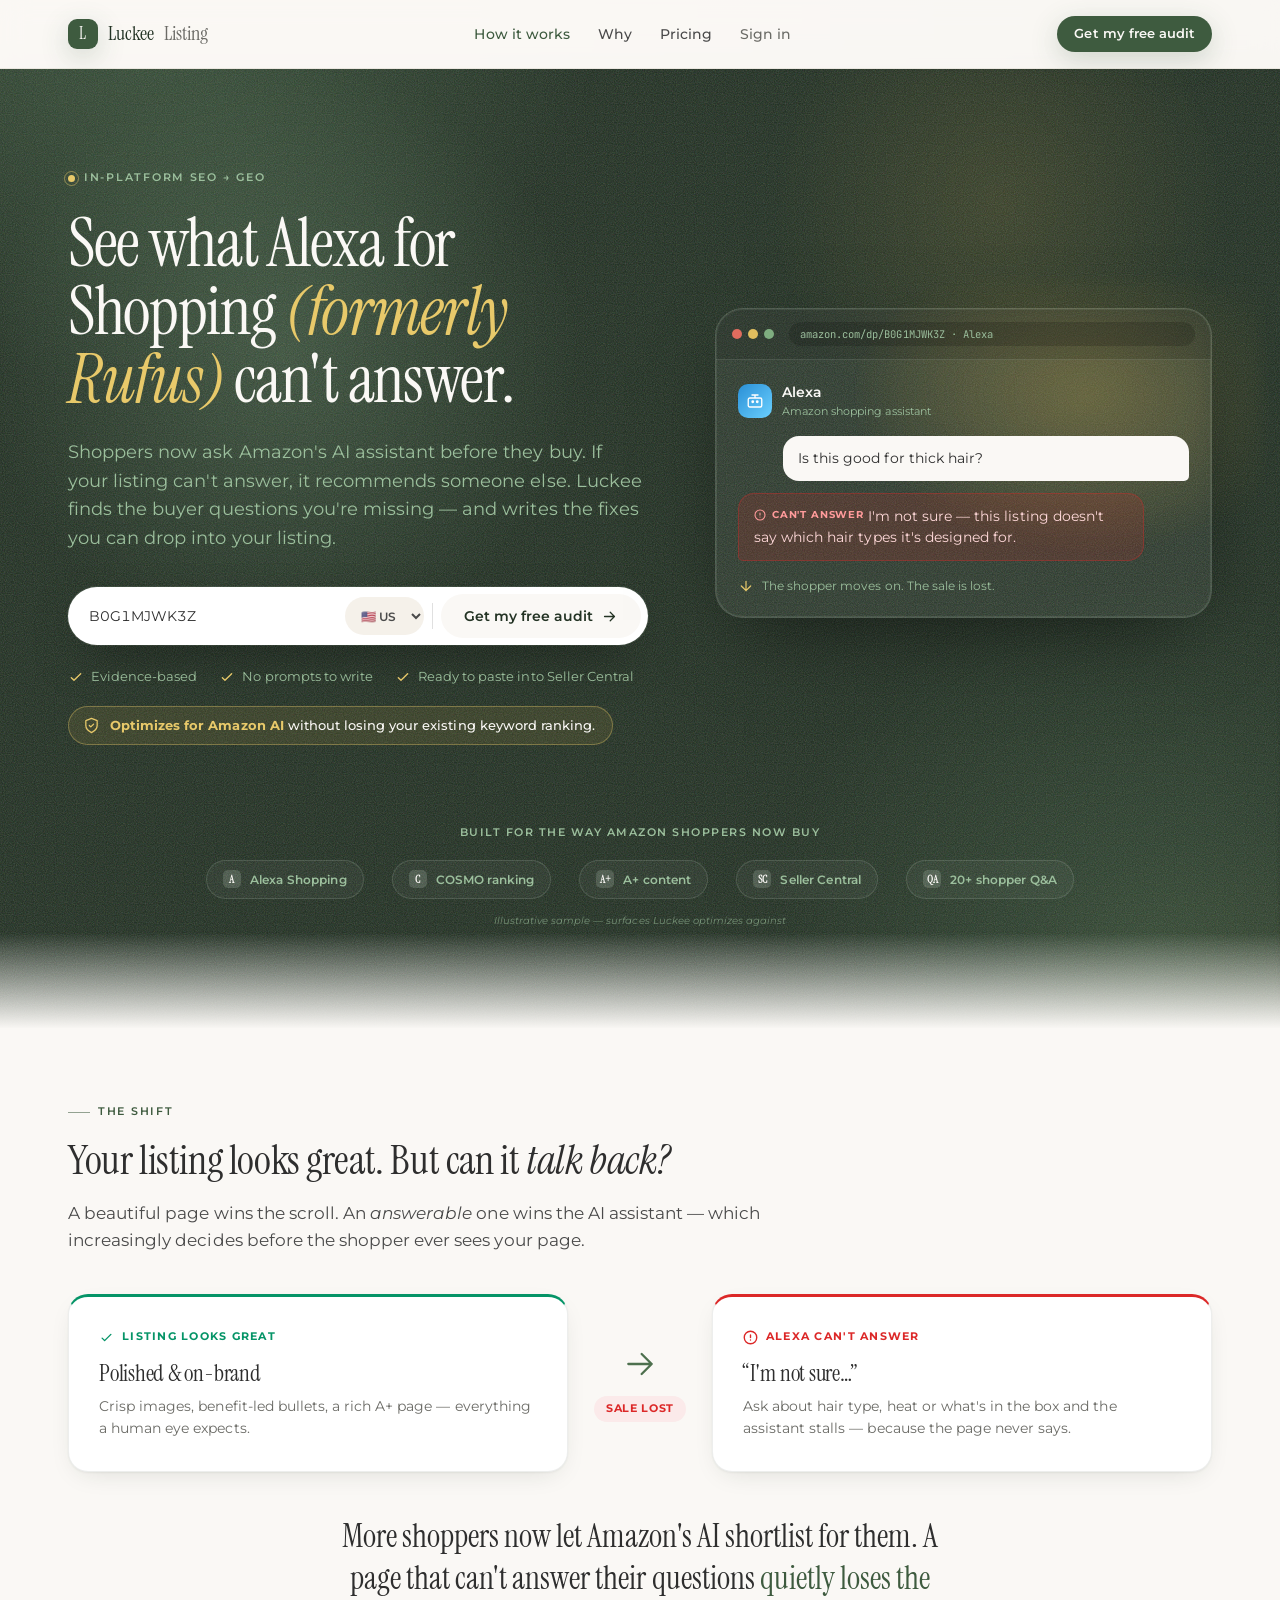
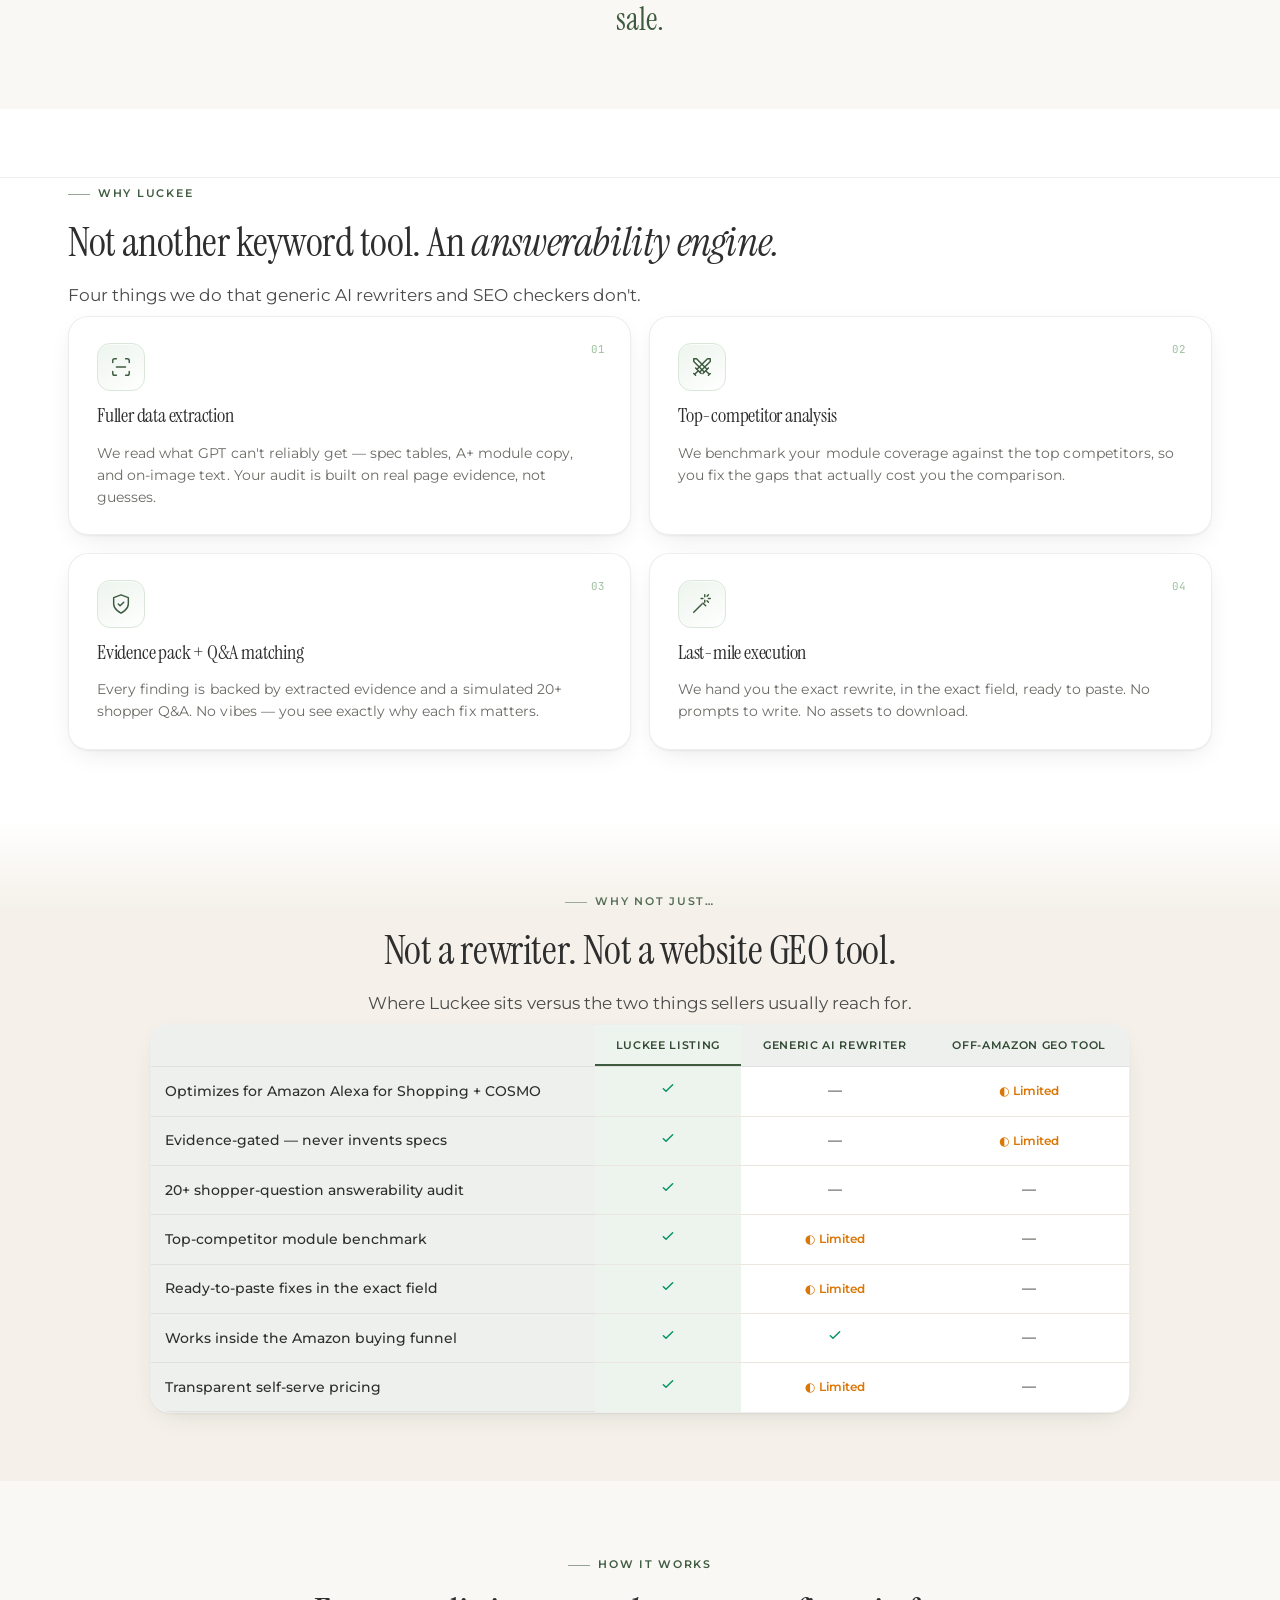
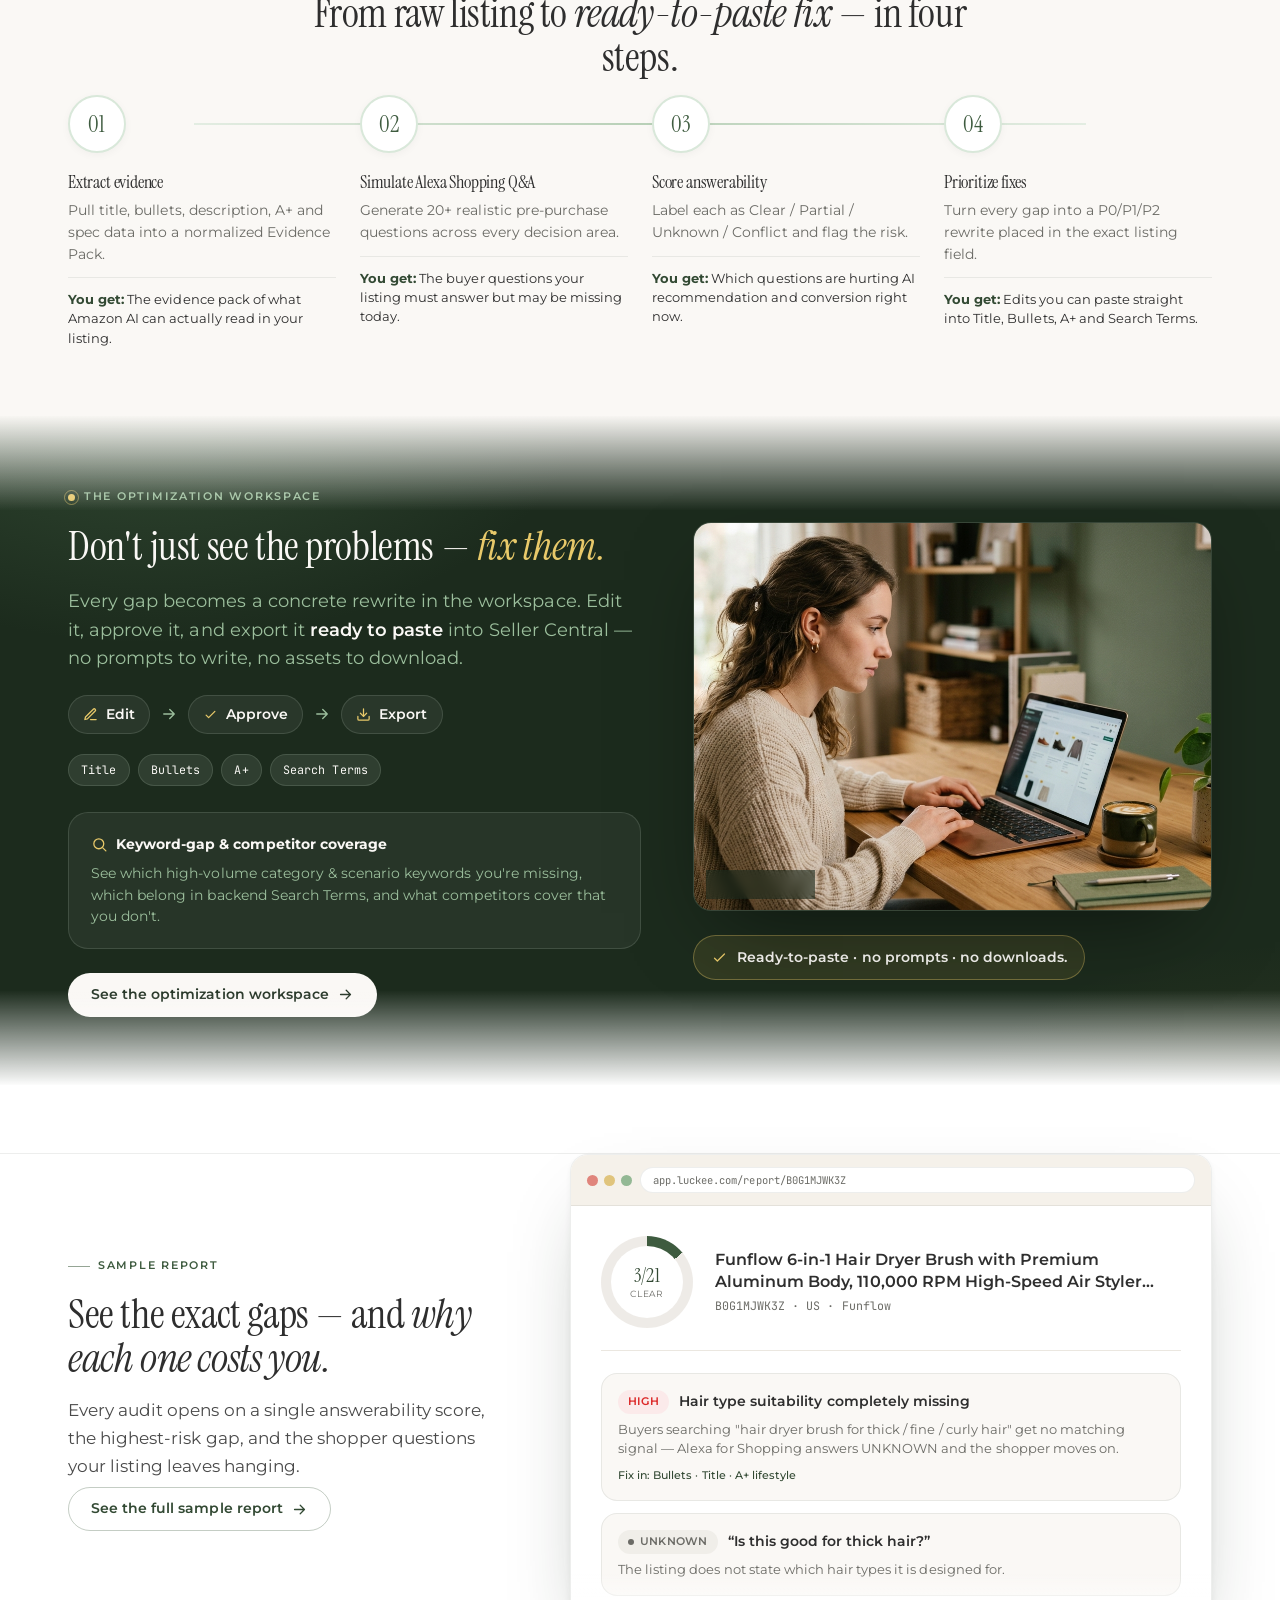
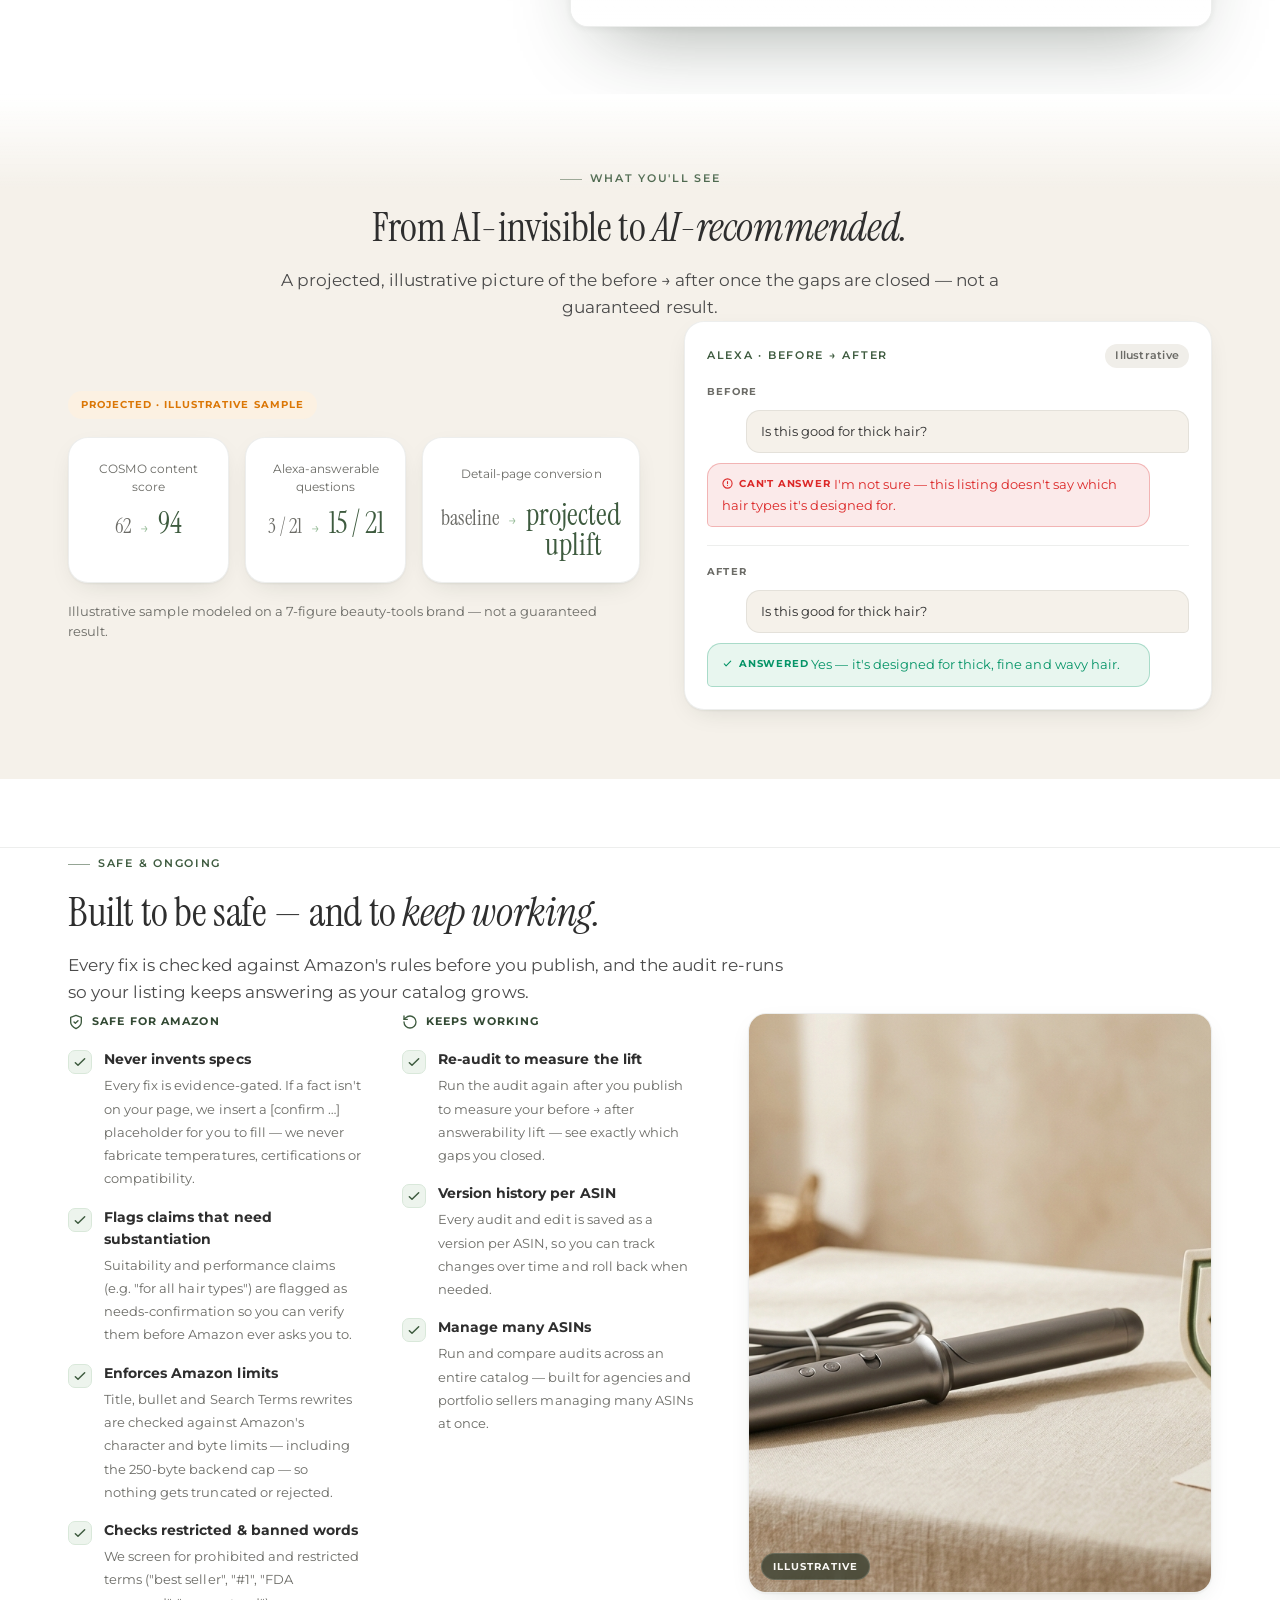
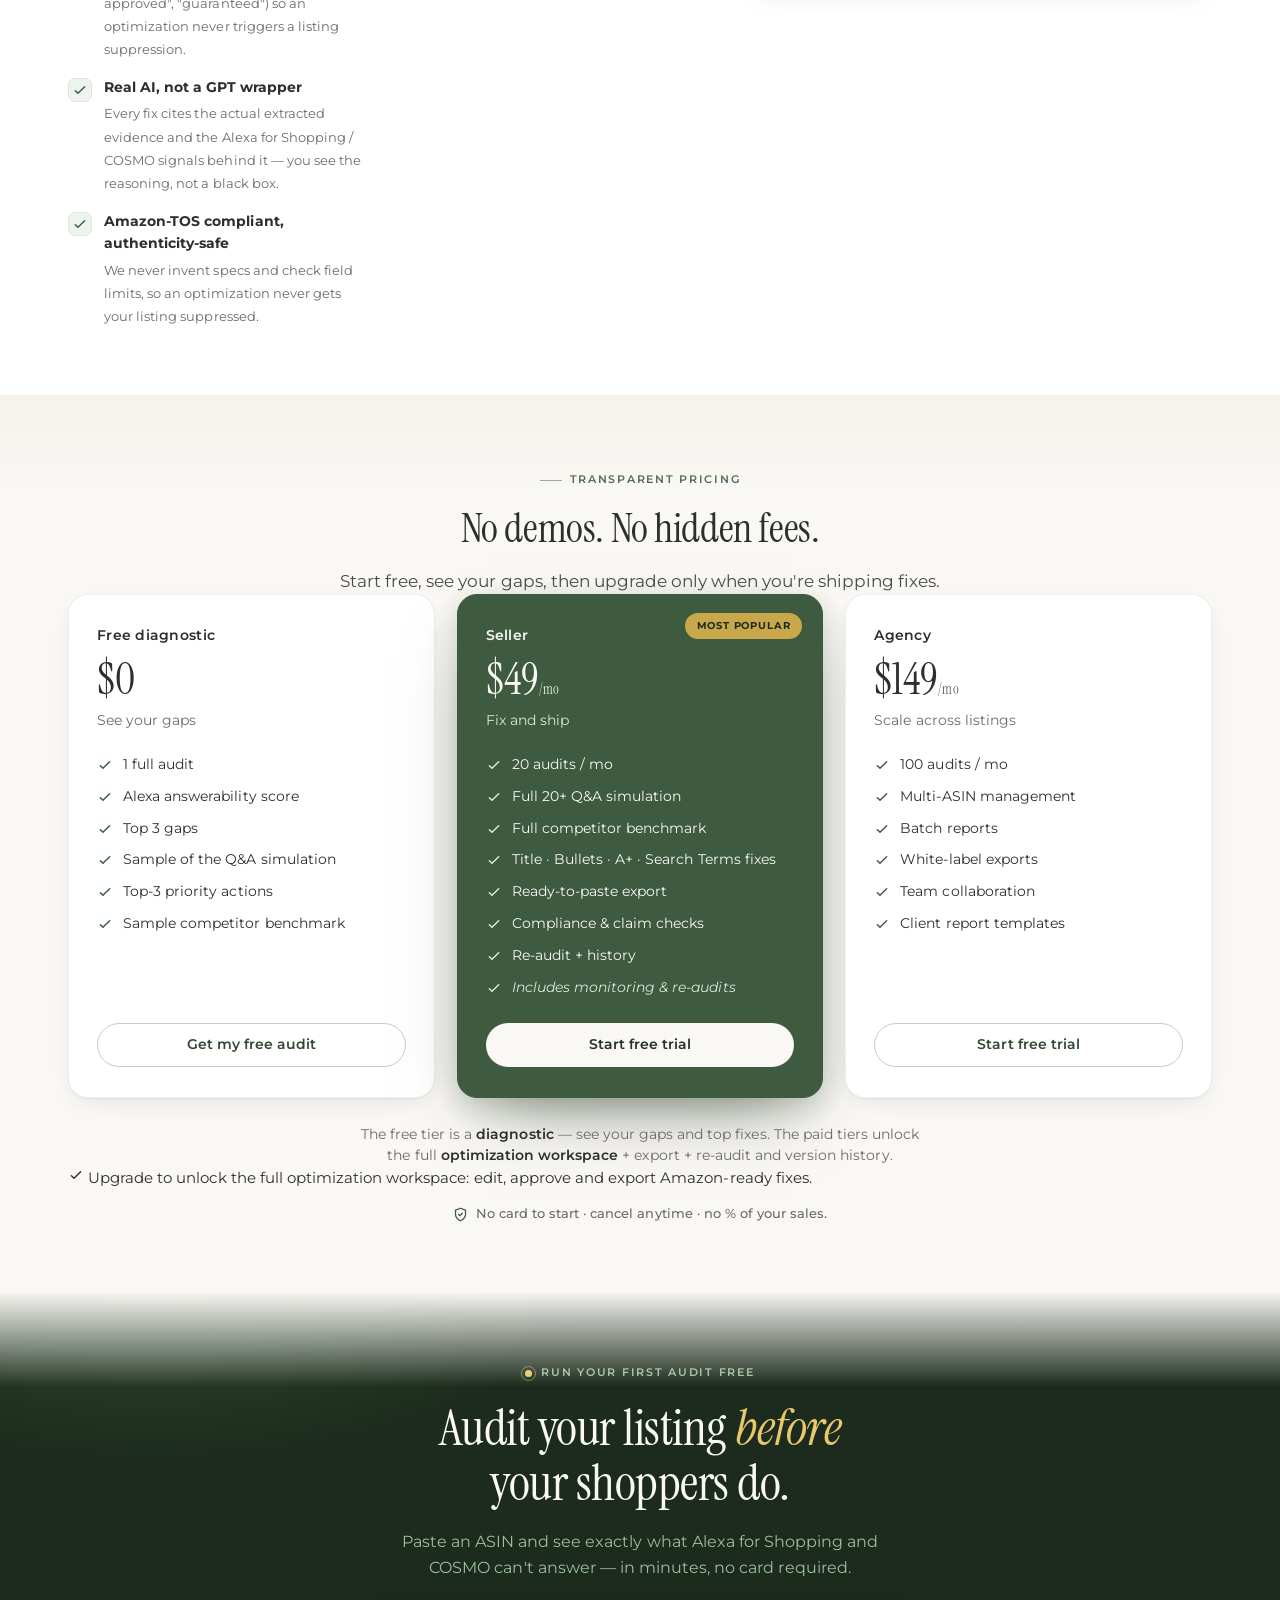
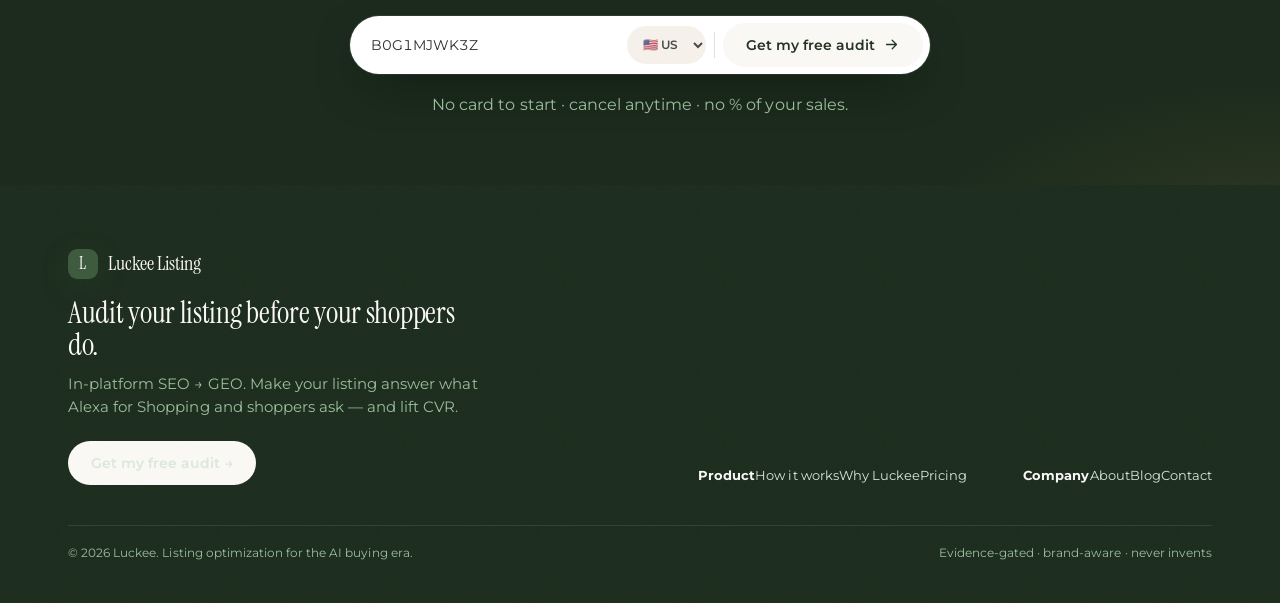
==== index.html @ a86ab3c1 "Refine landing per feedback: unify nav (drop redundant sub-nav), one primary CTA, de-jargon hero, re" ====
<!DOCTYPE html>
<html lang="en">
<head>
  <meta charset="UTF-8">
  <meta name="viewport" content="width=device-width, initial-scale=1.0">
  <title>Luckee Listing · See what Alexa for Shopping can't answer — before it costs you the sale</title>
  <link rel="stylesheet" href="tokens.css">
  <noscript><style>.b-reveal,.b-stagger>*{opacity:1!important;transform:none!important}</style></noscript>
  <style>
    /* ============================================================
       LANDING — ART DIRECTION B · "PREMIUM PRODUCT PLATFORM"
       Linear / Stripe / Vercel-grade, warm. Luckee VI only.
       All styling is landing-local. No edits to tokens.css/data.js/app.js.
       ============================================================ */

    /* ---------- landing-local type scale & rhythm ---------- */
    :root{
      --b-band-pad: 68px;         /* consistent section rhythm — calm, not cavernous */
      --b-band-pad-sm: 52px;
      --b-radius-frame: 18px;
      --b-shadow-card: 0 1px 2px rgba(28,43,29,.05), 0 8px 28px -12px rgba(28,43,29,.18);
      --b-shadow-card-hover: 0 2px 4px rgba(28,43,29,.06), 0 24px 56px -20px rgba(28,43,29,.34);
      --b-shadow-float: 0 30px 80px -28px rgba(0,0,0,.55), 0 0 0 1px rgba(217,232,218,.10) inset;
      --b-hair: rgba(28,43,29,.08);            /* hairline on light */
      --b-hair-dark: rgba(217,232,218,.14);    /* hairline on dark */
      --b-ease: cubic-bezier(.22,.61,.36,1);
    }

    body{ overflow-x: hidden; }
    main{ overflow-x: clip; }

    /* ---------- BANDS ---------- */
    .band{ position: relative; padding-block: var(--b-band-pad); }
    /* top-nav anchors jump to these — clear the single sticky top-nav (68px) */
    main > section[id]{ scroll-margin-top: 84px; }
    .band-oat{ background: var(--oat-100); }
    .band-white{ background: var(--card); }
    .band-soft{ background: var(--oat-200); }
    /* full-bleed deep-forest band with grain + atmosphere */
    .band-dark{
      background: var(--forest-900); color: var(--oat-100); overflow: hidden;
    }
    .band-dark h2,.band-dark h3{ color: var(--oat-100); }
    .band-dark .muted,.band-dark .lede{ color: var(--forest-300); }
    .band-dark::before{
      content:""; position:absolute; inset:0; pointer-events:none; z-index:0;
      background:
        radial-gradient(58% 70% at 12% -8%, rgba(77,112,78,.50), transparent 60%),
        radial-gradient(50% 64% at 100% 116%, rgba(201,168,76,.13), transparent 58%);
    }
    .band-dark > .container{ position: relative; z-index: 1; }

    /* smooth visual transitions between bands — feathered seam */
    .seam{ position:absolute; left:0; right:0; height: 96px; pointer-events:none; z-index: 3; }
    .seam-top{ top:-1px; }
    .seam-bot{ bottom:-1px; }
    .seam-oat-down{ background: linear-gradient(var(--oat-100), transparent); }
    .seam-white-down{ background: linear-gradient(var(--card), transparent); }
    .seam-soft-down{ background: linear-gradient(var(--oat-200), transparent); }
    .seam-oat-up{ background: linear-gradient(transparent, var(--oat-100)); }
    .seam-white-up{ background: linear-gradient(transparent, var(--card)); }
    .seam-soft-up{ background: linear-gradient(transparent, var(--oat-200)); }

    /* hairline rule that separates adjacent light bands */
    .band-rule{ border:0; height:1px; background: var(--b-hair); margin:0; }

    /* ---------- shared section header ---------- */
    .sec-head{ max-width: 720px; }
    .sec-head.center{ margin-inline: auto; text-align: center; }
    .sec-head .eyebrow{ display:inline-flex; align-items:center; gap:8px; margin-bottom:18px; }
    .sec-head .eyebrow::before{
      content:""; width:22px; height:1px; background: currentColor; opacity:.55; display:inline-block;
    }
    .sec-head.center .eyebrow{ justify-content:center; }
    .sec-head h2{ margin-bottom: 16px; }
    .sec-head .lede{ margin: 0; }
    .display-xl{ font-size: clamp(2.7rem, 5.4vw, 4.4rem); line-height: 1.02; letter-spacing: -.018em; }

    /* serif emphasis inside Montserrat-led headings */
    .ser-accent{ font-family: var(--serif); font-weight: 400; font-style: italic; }

    /* ---------- ELEVATED CARD primitive ---------- */
    .e-card{
      background: var(--card);
      border: 1px solid var(--b-hair);
      border-radius: var(--r-card);
      box-shadow: var(--b-shadow-card);
      transition: transform .32s var(--b-ease), box-shadow .32s var(--b-ease), border-color .32s var(--b-ease);
      position: relative;
    }
    .e-card.lift:hover{
      transform: translateY(-4px);
      box-shadow: var(--b-shadow-card-hover);
      border-color: rgba(62,91,63,.22);
    }

    /* icon tile */
    .b-tile{
      width: 46px; height: 46px; border-radius: 13px; flex-shrink:0;
      display:grid; place-items:center;
      background: linear-gradient(150deg, var(--forest-050), var(--card));
      border: 1px solid var(--forest-100); color: var(--forest-600);
      box-shadow: 0 1px 0 rgba(255,255,255,.7) inset;
    }

    /* ============================================================
       1 · HERO  (dark band, gradient-mesh glow)
       ============================================================ */
    .hero{ padding-block: 96px 100px; }
    .hero-grid{
      display:grid; grid-template-columns: minmax(0,1.08fr) minmax(0,.92fr);
      gap: 64px; align-items: center;
    }
    /* mesh accent layered over the dark band */
    .hero-mesh{
      position:absolute; inset:0; z-index:0; pointer-events:none; opacity:.9;
      background:
        radial-gradient(38% 50% at 22% 30%, rgba(120,160,121,.32), transparent 62%),
        radial-gradient(30% 42% at 78% 14%, rgba(201,168,76,.16), transparent 60%),
        radial-gradient(46% 60% at 90% 92%, rgba(62,91,63,.55), transparent 66%);
      filter: blur(2px);
    }
    .hero > .hero-grain{ position:absolute; inset:0; z-index:1; pointer-events:none; }
    .hero-grid{ position:relative; z-index:2; }

    .hero-eyebrow{
      display:inline-flex; align-items:center; gap:9px; color: var(--forest-300);
      font-family: var(--sans); font-weight:600; font-size:.72rem; letter-spacing:.16em; text-transform:uppercase;
    }
    .hero-eyebrow .pulse{ position:relative; width:7px; height:7px; }
    .hero-eyebrow .pulse::before{
      content:""; position:absolute; inset:0; border-radius:50%; background: var(--premium-gold-light);
    }
    .hero-eyebrow .pulse::after{
      content:""; position:absolute; inset:-4px; border-radius:50%;
      border:1px solid rgba(232,201,106,.5); animation: bPing 2.4s var(--b-ease) infinite;
    }
    @keyframes bPing{ 0%{ transform:scale(.6); opacity:.9 } 80%,100%{ transform:scale(1.5); opacity:0 } }

    .hero h1{
      color: var(--oat-100); margin: 22px 0 0; max-width: 15ch;
      font-size: clamp(2.7rem, 5.2vw, 4.5rem); line-height: 1.02; letter-spacing: -.02em;
    }
    .hero h1 em{ font-family: var(--serif); font-style: italic; font-weight:400; color: var(--premium-gold-light); }
    .hero-sub{
      color: var(--forest-300); font-size: 1.18rem; line-height: 1.62; max-width: 48ch; margin: 24px 0 0;
    }
    .hero-sub strong{ color: var(--oat-100); font-weight:600; }
    .hero-sub em{ font-style: italic; color: #ffd9d9; }

    /* audit start — bright pill row on dark */
    .audit-start{
      display:flex; align-items:center; gap:8px; max-width: 580px; margin-top: 34px;
      background: var(--card); border-radius: var(--r-pill); padding: 7px 7px 7px 9px;
      box-shadow: 0 18px 50px -18px rgba(0,0,0,.6), 0 0 0 1px rgba(217,232,218,.10);
    }
    .audit-start .input{
      border:0; background:transparent; box-shadow:none; padding: 11px 12px; flex:1; min-width:0; font-size:.95rem;
    }
    .audit-start .input:focus{ box-shadow:none; }
    .audit-start .as-select{
      border:0; background: var(--oat-200); border-radius: var(--r-pill); height:38px; padding:0 12px;
      font-size:.82rem; font-weight:600; color: var(--neutral-700); font-family: var(--sans); cursor:pointer;
      flex-shrink:0; outline:none;
    }
    .audit-start .as-divider{ width:1px; height:26px; background: var(--border); flex-shrink:0; }
    .audit-start .btn{ flex-shrink:0; }

    .hero-trust{
      display:flex; flex-wrap:wrap; gap:8px 22px; align-items:center; margin-top:22px;
      font-size:.84rem; color: var(--forest-300);
    }
    .hero-trust .ti{ display:inline-flex; align-items:center; gap:7px; }
    .hero-trust svg{ color: var(--premium-gold-light); flex-shrink:0; }

    .hero-dualopt{
      display:inline-flex; align-items:center; gap:10px; margin-top:20px;
      padding: 10px 17px 10px 14px; border-radius: var(--r-pill);
      background: rgba(201,168,76,.12); border:1px solid rgba(232,201,106,.36);
      color: var(--oat-100); font-size:.86rem; font-weight:500; line-height:1.35; max-width: 580px;
    }
    .hero-dualopt svg{ color: var(--premium-gold-light); flex-shrink:0; }
    .hero-dualopt strong{ color: var(--premium-gold-light); font-weight:700; }

    /* ---- floating Rufus chat as a device card ---- */
    .rufus-stage{ position: relative; }
    .rufus-stage::before{
      content:""; position:absolute; inset:-8% -10% -14% -6%;
      background: radial-gradient(60% 60% at 70% 30%, rgba(201,168,76,.18), transparent 70%);
      filter: blur(8px); z-index:0; pointer-events:none;
    }
    .rufus-card{
      position: relative; z-index:1;
      background: rgba(255,255,255,.055); backdrop-filter: blur(12px);
      border: 1px solid var(--b-hair-dark); border-radius: var(--r-sheet);
      box-shadow: var(--b-shadow-float);
      overflow: hidden;
    }
    .rufus-chrome{
      display:flex; align-items:center; gap:7px; padding: 13px 16px;
      border-bottom: 1px solid var(--b-hair-dark); background: rgba(0,0,0,.12);
    }
    .rufus-chrome .dots{ display:flex; gap:6px; }
    .rufus-chrome .dots i{ width:10px; height:10px; border-radius:50%; display:block; }
    .rufus-chrome .dots i:nth-child(1){ background:#e06c5e; }
    .rufus-chrome .dots i:nth-child(2){ background:#e0bd5e; }
    .rufus-chrome .dots i:nth-child(3){ background:#7fae80; }
    .rufus-chrome .url{
      margin-left:8px; font-family: var(--mono); font-size:.7rem; color: var(--forest-300);
      background: rgba(0,0,0,.16); padding: 4px 11px; border-radius: var(--r-pill);
      flex:1; min-width:0; overflow:hidden; text-overflow:ellipsis; white-space:nowrap;
    }
    .rufus-body{ padding: 22px; }
    .rufus-head{ display:flex; align-items:center; gap:10px; margin-bottom:16px; }
    .rufus-avatar{
      width:34px; height:34px; border-radius:10px; flex-shrink:0;
      background: linear-gradient(135deg,#2a8fd6,#6ad0ff); display:grid; place-items:center; color:#fff;
    }
    .rufus-head .rh-name{ font-weight:600; font-size:.92rem; color: var(--oat-100); }
    .rufus-head .rh-meta{ font-size:.72rem; color: var(--forest-300); }
    .bubble{ border-radius:16px; padding:12px 15px; font-size:.9rem; line-height:1.5; max-width:90%; }
    .bubble-user{ background: var(--oat-100); color: var(--neutral-900); border-bottom-right-radius:5px; margin-left:auto; }
    .bubble-rufus{
      background: rgba(220,40,40,.16); color:#ffd9d9; border:1px solid rgba(220,40,40,.35);
      border-bottom-left-radius:5px; margin-top:12px;
    }
    .bubble-rufus .br-flag{
      display:inline-flex; align-items:center; gap:6px; font-size:.68rem; font-weight:700;
      letter-spacing:.08em; text-transform:uppercase; color:#ff9b9b; margin-bottom:5px;
    }
    .rufus-caption{
      margin-top:16px; font-size:.78rem; color: var(--forest-300); display:flex; align-items:center; gap:8px;
    }
    .rufus-caption .arrow{ color: var(--premium-gold-light); }

    /* logo strip under hero */
    .logo-strip{ margin-top: 64px; }
    .logo-strip .ls-label{
      text-align:center; font-size:.72rem; letter-spacing:.14em; text-transform:uppercase;
      color: var(--forest-300); margin-bottom:18px; font-weight:600;
    }
    .logo-row{ display:flex; flex-wrap:wrap; justify-content:center; align-items:center; gap:14px 28px; }
    .logo-chip{
      display:inline-flex; align-items:center; gap:9px; padding:9px 16px; border-radius: var(--r-pill);
      border:1px solid var(--b-hair-dark); background: rgba(255,255,255,.04); color: var(--forest-300);
      font-size:.82rem; font-weight:600; letter-spacing:.01em;
    }
    .logo-chip .lc-mark{
      width:18px; height:18px; border-radius:5px; background: rgba(217,232,218,.18); flex-shrink:0;
      display:grid; place-items:center; color: var(--oat-100); font-family: var(--serif); font-size:.72rem;
    }
    .logo-illus{
      display:block; text-align:center; margin-top:14px; font-size:.68rem; color: rgba(156,191,157,.65);
      font-style:italic;
    }

    /* ============================================================
       2 · THE SHIFT
       ============================================================ */
    .compare-grid{ display:grid; grid-template-columns: 1fr auto 1fr; gap: 26px; align-items:stretch; margin-top: 40px; }
    .compare-card{ padding: 32px 30px; display:flex; flex-direction:column; }
    .compare-card .cc-label{
      font-size:.7rem; font-weight:700; letter-spacing:.12em; text-transform:uppercase;
      margin-bottom:16px; display:inline-flex; align-items:center; gap:8px;
    }
    .cc-good{ border-top: 3px solid var(--success-600); }
    .cc-bad{ border-top: 3px solid var(--error-600); }
    .cc-good .cc-label{ color: var(--success-600); }
    .cc-bad .cc-label{ color: var(--error-600); }
    .compare-card h3{ font-size:1.55rem; margin-bottom:10px; }
    .compare-card p{ color: var(--muted); font-size:.92rem; margin:0; }
    .compare-arrow{ display:grid; place-items:center; color: var(--forest-500); align-self:center; }
    .compare-arrow .ca-pill{
      font-size:.72rem; font-weight:700; letter-spacing:.06em; text-transform:uppercase;
      color: var(--error-600); background: var(--error-bg); padding:5px 12px; border-radius: var(--r-pill); margin-top:12px;
    }
    .stat-block{ margin-top: 44px; text-align:center; max-width: 60ch; margin-inline:auto; }
    .stat-line{
      font-family: var(--serif); font-size: clamp(1.5rem, 2.6vw, 2.1rem); line-height:1.32;
      color: var(--neutral-900); margin:0;
    }
    .stat-line .hl{ color: var(--forest-600); }

    /* ============================================================
       3 · WHY US — clean 2×2 grid (4 core differentiators)
       ============================================================ */
    .bento{
      display:grid; grid-template-columns: repeat(2, 1fr); gap: 18px; margin-top: 8px;
      align-items: stretch;
    }
    .why-card{ display:flex; flex-direction:column; gap:14px; padding: 26px 28px; justify-content:flex-start; }
    .why-card h3{ font-size:1.3rem; line-height:1.16; }
    .why-card p{ color: var(--muted); font-size:.92rem; margin:0; line-height:1.6; }
    .why-card .b-tile{ width:48px; height:48px; }
    .why-card .wc-corner{
      position:absolute; top:24px; right:26px; font-family: var(--mono); font-size:.72rem;
      color: var(--forest-300); letter-spacing:.04em;
    }

    /* ============================================================
       COMPARISON TABLE  (inside framed card)
       ============================================================ */
    .cmp-frame{ max-width: 980px; margin: 8px auto 0; }
    .cmp-card{ overflow:hidden; border:1px solid var(--b-hair); box-shadow: var(--b-shadow-card); }
    .cmp-card .table{ font-size:.92rem; }
    .cmp-card .table th,.cmp-card .table td{ text-align:center; }
    .cmp-card .table th:first-child,.cmp-card .table td:first-child{
      text-align:left; font-weight:500; color: var(--neutral-900); text-transform:none; letter-spacing:0; font-size:.9rem;
    }
    .cmp-card .table thead th:first-child{ background: color-mix(in srgb, var(--forest-600) 9%, white); }
    .cmp-card .table th.cmp-us,.cmp-card .table td.cmp-us{ background: var(--forest-050); }
    .cmp-card .table th.cmp-us{ color: var(--forest-700); position:relative; }
    .cmp-card .table thead th.cmp-us::after{
      content:""; position:absolute; left:0; right:0; bottom:0; height:2px; background: var(--forest-600);
    }
    .cmp-card .table tbody tr:hover td.cmp-us{ background: var(--forest-100); }
    .cmp-yes{ color: var(--success-600); display:inline-flex; }
    .cmp-partial{ display:inline-flex; align-items:center; gap:5px; justify-content:center; color: var(--warning-600); font-size:.8rem; font-weight:600; white-space:nowrap; }
    .cmp-no{ color: var(--muted); font-weight:600; }

    /* ============================================================
       4 · HOW IT WORKS — connected step flow
       ============================================================ */
    .how-flow{ display:grid; grid-template-columns: repeat(4,1fr); gap: 24px; position:relative; margin-top: 8px; }
    .how-flow::before{
      content:""; position:absolute; top:28px; left:11%; right:11%; height:2px; z-index:0;
      background: linear-gradient(90deg, var(--forest-100), var(--forest-300) 50%, var(--forest-100));
      opacity:.7;
    }
    .how-step{ position:relative; z-index:1; }
    .how-num{
      width:58px; height:58px; border-radius:50%; background: var(--card);
      border:2px solid var(--forest-100); display:grid; place-items:center; margin-bottom:20px;
      font-family: var(--serif); font-size:1.55rem; color: var(--forest-600); box-shadow: var(--sh-sm);
      transition: transform .3s var(--b-ease), border-color .3s var(--b-ease), box-shadow .3s var(--b-ease);
    }
    .how-step:hover .how-num{ transform: translateY(-3px); border-color: var(--forest-600); box-shadow: var(--sh-brand); }
    .how-step h3{ font-size:1.2rem; margin-bottom:8px; }
    .how-step p{ color: var(--muted); font-size:.9rem; margin:0; line-height:1.6; }
    .how-youget{
      margin-top:12px !important; padding-top:12px; border-top:1px solid var(--b-hair);
      color: var(--neutral-900) !important; font-size:.86rem !important; line-height:1.5 !important;
    }
    .how-youget .hy-label{ font-weight:700; color: var(--forest-700); }

    /* ============================================================
       5 · SAMPLE REPORT — product mockup in device frame
       ============================================================ */
    .sample-wrap{ display:grid; grid-template-columns: minmax(0,.82fr) minmax(0,1.18fr); gap: 56px; align-items:center; }
    .device{
      border-radius: var(--b-radius-frame);
      background: var(--card); border: 1px solid var(--b-hair);
      box-shadow: 0 2px 6px rgba(28,43,29,.06), 0 36px 80px -34px rgba(28,43,29,.42);
      overflow: hidden; position: relative;
    }
    .device-chrome{
      display:flex; align-items:center; gap:8px; padding: 12px 16px;
      background: var(--oat-200); border-bottom: 1px solid var(--b-hair);
    }
    .device-chrome .dots{ display:flex; gap:6px; }
    .device-chrome .dots i{ width:11px; height:11px; border-radius:50%; display:block; }
    .device-chrome .dots i:nth-child(1){ background:#e0857c; }
    .device-chrome .dots i:nth-child(2){ background:#e0c47c; }
    .device-chrome .dots i:nth-child(3){ background:#93b894; }
    .device-chrome .url{
      flex:1; min-width:0; font-family: var(--mono); font-size:.7rem; color: var(--muted);
      background: var(--card); border:1px solid var(--b-hair); padding:4px 12px; border-radius: var(--r-pill);
      overflow:hidden; text-overflow:ellipsis; white-space:nowrap;
    }
    .report-preview{ padding: 30px; position: relative; }
    /* score ring inside the report preview — keep num + "CLEAR" label clear of the round edge */
    .report-preview .score-ring{ flex-shrink:0; }
    .report-preview .score-ring .inner{ display:flex; flex-direction:column; align-items:center; justify-content:center; gap:3px; }
    .report-preview .score-ring .num{ font-size:1.32rem; line-height:1; }
    .report-preview .score-ring .den{ font-size:.6rem; letter-spacing:.08em; line-height:1; }
    .rp-top{ display:flex; align-items:center; gap:22px; }
    .rp-title{ font-size:1.05rem; font-weight:600; line-height:1.4; display:-webkit-box; -webkit-line-clamp:2; -webkit-box-orient:vertical; overflow:hidden; }
    .rp-asin{ font-size:.78rem; color: var(--muted); margin-top:4px; }
    .rp-row{
      display:flex; align-items:flex-start; gap:14px; padding:16px; border-radius: var(--r-input);
      background: var(--oat-100); border:1px solid var(--b-hair);
    }
    .rp-row + .rp-row{ margin-top:12px; }
    .rp-row .rr-body{ flex:1; min-width:0; }
    .rp-row .rr-head{ display:flex; align-items:center; gap:10px; margin-bottom:6px; flex-wrap:wrap; }
    .rp-row .rr-q{ font-weight:600; font-size:.94rem; }
    .rp-row .rr-text{ font-size:.85rem; color: var(--muted); line-height:1.5; margin:0; }
    .rp-row .rr-fix{ font-size:.76rem; color: var(--forest-700); margin-top:8px; font-weight:500; }
    .rp-fade{ position:absolute; left:0; right:0; bottom:0; height:54px; background: linear-gradient(transparent, var(--card)); }

    /* ============================================================
       PROOF
       ============================================================ */
    .proof-wrap{ display:grid; grid-template-columns: minmax(0,1.04fr) minmax(0,.96fr); gap: 44px; align-items:center; }
    .proof-tag{
      display:inline-flex; align-items:center; gap:8px; margin-bottom:18px;
      font-size:.68rem; font-weight:700; letter-spacing:.1em; text-transform:uppercase;
      color: var(--warning-600); background: var(--warning-bg); padding:6px 13px; border-radius: var(--r-pill);
    }
    .proof-band{ display:grid; grid-template-columns: repeat(3,1fr); gap:16px; }
    .proof-tile{ padding:22px 18px; text-align:center; }
    .proof-tile .pt-label{ font-size:.78rem; color: var(--muted); margin-bottom:12px; min-height:2.4em; display:flex; align-items:center; justify-content:center; }
    .proof-tile .pt-flow{ display:flex; align-items:baseline; justify-content:center; gap:9px; }
    .proof-tile .pt-before{ font-family: var(--serif); font-size:1.4rem; color: var(--muted); }
    .proof-tile .pt-arrow{ color: var(--forest-300); }
    .proof-tile .pt-after{ font-family: var(--serif); font-size:2rem; line-height:1; color: var(--forest-600); font-weight:400; }
    .proof-who{ margin:18px 0 0; font-size:.88rem; color: var(--muted); }

    .proof-mock{ padding:22px; }
    .proof-mock-head{ display:flex; align-items:center; justify-content:space-between; gap:12px; margin-bottom:16px; flex-wrap:wrap; }
    .mini-chat + .mini-chat{ margin-top:18px; padding-top:18px; border-top:1px solid var(--b-hair); }
    .mc-label{ font-size:.68rem; font-weight:700; letter-spacing:.12em; text-transform:uppercase; color: var(--muted); margin-bottom:10px; }
    .mc-bubble{ border-radius:14px; padding:11px 14px; font-size:.88rem; line-height:1.45; max-width:92%; }
    .mc-user{ background: var(--oat-200); color: var(--neutral-900); border:1px solid var(--b-hair); border-bottom-right-radius:5px; margin-left:auto; }
    .mc-rufus{ margin-top:10px; border-bottom-left-radius:5px; }
    .mc-rufus-bad{ background: var(--error-bg); color: var(--error-600); border:1px solid rgba(220,40,40,.28); }
    .mc-rufus-good{ background: var(--success-bg); color: var(--success-600); border:1px solid rgba(5,148,103,.28); }
    .mc-flag{ display:inline-flex; align-items:center; gap:6px; font-size:.66rem; font-weight:700; letter-spacing:.08em; text-transform:uppercase; margin-bottom:5px; }
    .mc-flag-bad{ color: var(--error-600); }
    .mc-flag-good{ color: var(--success-600); }

    /* ============================================================
       WORKSPACE BAND — "Don't just see the problems — fix them"
       ============================================================ */
    .ws-grid{ display:grid; grid-template-columns: minmax(0,1.05fr) minmax(0,.95fr); gap: 52px; align-items:center; }
    .ws-copy .ws-flow{
      display:flex; flex-wrap:wrap; align-items:center; gap:10px; margin: 22px 0 6px;
    }
    .ws-step{
      display:inline-flex; align-items:center; gap:8px; font-weight:600; font-size:.9rem;
      color: var(--oat-100); background: rgba(255,255,255,.06); border:1px solid var(--b-hair-dark);
      padding: 8px 14px; border-radius: var(--r-pill);
    }
    .ws-step svg{ color: var(--premium-gold-light); flex-shrink:0; }
    .ws-arrow{ color: var(--forest-300); flex-shrink:0; }
    .ws-fields{ display:flex; flex-wrap:wrap; gap:8px; margin-top:20px; }
    .ws-field{
      font-family: var(--mono); font-size:.78rem; letter-spacing:.01em;
      color: var(--oat-100); background: rgba(217,232,218,.10); border:1px solid var(--b-hair-dark);
      padding: 6px 12px; border-radius: var(--r-pill);
    }
    .ws-promise{
      display:inline-flex; align-items:center; gap:9px; margin-top:24px;
      padding: 11px 17px; border-radius: var(--r-pill);
      background: rgba(201,168,76,.12); border:1px solid rgba(232,201,106,.36);
      color: var(--oat-100); font-size:.9rem; font-weight:600;
    }
    .ws-promise svg{ color: var(--premium-gold-light); flex-shrink:0; }
    .ws-visual{
      border-radius: var(--b-radius-frame); overflow:hidden; position:relative;
      border:1px solid var(--b-hair-dark); box-shadow: var(--b-shadow-float); aspect-ratio: 4 / 3;
    }
    .ws-visual img{ width:100%; height:100%; object-fit:cover; display:block; }
    .scene-tag{
      position:absolute; bottom:12px; left:12px; z-index:2;
      font-size:.66rem; font-weight:700; letter-spacing:.1em; text-transform:uppercase;
      color: var(--oat-100); background: rgba(28,43,29,.62); backdrop-filter: blur(4px);
      padding: 5px 11px; border-radius: var(--r-pill); border:1px solid rgba(217,232,218,.18);
    }
    .ws-keyword{
      margin-top:26px; padding:20px 22px; border-radius: var(--r-card);
      background: rgba(255,255,255,.05); border:1px solid var(--b-hair-dark);
    }
    .ws-keyword .wk-head{
      display:inline-flex; align-items:center; gap:8px; font-weight:700; font-size:.95rem;
      color: var(--oat-100); margin-bottom:8px;
    }
    .ws-keyword .wk-head svg{ color: var(--premium-gold-light); flex-shrink:0; }
    .ws-keyword p{ color: var(--forest-300); font-size:.9rem; line-height:1.6; margin:0; }

    /* ============================================================
       SAFE & ONGOING — merged compliance + lifecycle band
       header on top · two point groups + one illustrative visual
       ============================================================ */
    .safe-wrap{ display:grid; grid-template-columns: minmax(0,1.15fr) minmax(0,.85fr); gap: 52px; align-items:start; margin-top: 8px; }
    .safe-groups{ display:grid; grid-template-columns: 1fr 1fr; gap: 36px 40px; }
    .safe-group .sg-head{
      font-family: var(--sans); font-weight:700; font-size:.74rem; letter-spacing:.1em; text-transform:uppercase;
      color: var(--forest-700); margin-bottom:18px; display:flex; align-items:center; gap:8px;
    }
    .safe-group .sg-head svg{ color: var(--forest-600); flex-shrink:0; }
    .scene-points{ list-style:none; padding:0; margin: 0; display:flex; flex-direction:column; gap:16px; }
    .scene-points li{ display:flex; gap:12px; align-items:flex-start; }
    .scene-points .sp-tick{
      width:24px; height:24px; border-radius:7px; flex-shrink:0; margin-top:2px;
      display:grid; place-items:center; background: var(--forest-050); border:1px solid var(--forest-100); color: var(--forest-600);
    }
    .scene-points .sp-body strong{ display:block; font-size:.95rem; color: var(--neutral-900); margin-bottom:3px; }
    .scene-points .sp-body span{ color: var(--muted); font-size:.88rem; line-height:1.5; }
    .scene-media{
      border-radius: var(--b-radius-frame); overflow:hidden; position:relative;
      border:1px solid var(--b-hair); box-shadow: var(--b-shadow-card); aspect-ratio: 4 / 5;
    }
    .scene-media img{ width:100%; height:100%; object-fit:cover; display:block; }

    /* ============================================================
       6 · PRICING
       ============================================================ */
    .price-grid{ display:grid; grid-template-columns: repeat(3,1fr); gap: 22px; align-items:stretch; }
    .price-card{ display:flex; flex-direction:column; padding: 30px 28px; }
    .price-card.featured{
      background: var(--forest-600); color: var(--oat-100); border-color: var(--forest-600);
      box-shadow: 0 30px 70px -30px rgba(28,43,29,.6), var(--sh-brand);
      transform: translateY(-8px);
    }
    .price-card.featured.lift:hover{ transform: translateY(-12px); }
    .price-card.featured .pc-tagline,.price-card.featured .pc-per{ color: var(--forest-100); }
    .price-name{ font-size:.92rem; font-weight:600; letter-spacing:.02em; }
    .price-amount{ font-family: var(--serif); font-size:2.9rem; line-height:1; margin:12px 0 2px; }
    .price-card.featured .price-amount{ color: var(--oat-100); }
    .pc-per{ font-size:.9rem; color: var(--muted); font-weight:500; }
    .pc-tagline{ font-size:.9rem; color: var(--muted); margin:6px 0 24px; }
    .pc-features{ list-style:none; padding:0; margin:0 0 26px; display:flex; flex-direction:column; gap:13px; flex:1; }
    .pc-features li{ display:flex; align-items:flex-start; gap:10px; font-size:.9rem; line-height:1.4; }
    .pc-features svg{ flex-shrink:0; margin-top:2px; color: var(--forest-600); }
    .price-card.featured .pc-features svg{ color: var(--forest-100); }
    .pc-badge{
      position:absolute; top:18px; right:20px; font-size:.68rem; font-weight:700; letter-spacing:.08em; text-transform:uppercase;
      background: var(--premium-gold); color: var(--forest-900); padding:5px 12px; border-radius: var(--r-pill);
    }
    .pc-features li.pc-feature-note{ color: var(--forest-100); font-style:italic; }
    .price-card:not(.featured) .pc-features li.pc-feature-note{ color: var(--muted); }
    .price-boundary{
      margin: 26px auto 0; text-align:center; max-width: 64ch; font-size:.9rem; line-height:1.55; color: var(--muted);
    }
    .price-boundary strong{ color: var(--neutral-900); font-weight:600; }
    .price-trust{
      margin: 14px auto 0; text-align:center; max-width:48ch; font-size:.86rem; font-weight:500; color: var(--muted);
      display:flex; align-items:center; justify-content:center; gap:8px;
    }
    .price-trust svg{ color: var(--forest-600); flex-shrink:0; }

    /* ============================================================
       FINAL CTA band (dark, glow)
       ============================================================ */
    .final-cta{ text-align:center; }
    .final-cta h2{ font-size: clamp(2.2rem,4.4vw,3.4rem); max-width: 18ch; margin-inline:auto; }
    .final-cta h2 em{ font-family: var(--serif); font-style:italic; color: var(--premium-gold-light); }
    .final-cta p{ color: var(--forest-300); font-size:1.08rem; max-width: 48ch; margin: 18px auto 0; }
    .final-cta .audit-start{ margin: 36px auto 0; }
    .final-cta-sub{ margin-top:18px; font-size:.82rem; color: var(--forest-300); }

    /* ============================================================
       SCROLL-REVEAL motion (landing-local, staggered)
       ============================================================ */
    .b-reveal{ opacity:0; transform: translateY(20px); transition: opacity .7s var(--b-ease), transform .7s var(--b-ease); will-change: opacity, transform; }
    .b-reveal.in{ opacity:1; transform:none; }
    .b-stagger > *{ opacity:0; transform: translateY(18px); transition: opacity .6s var(--b-ease), transform .6s var(--b-ease); }
    .b-stagger.in > *{ opacity:1; transform:none; }
    .b-stagger.in > *:nth-child(1){ transition-delay:.02s }
    .b-stagger.in > *:nth-child(2){ transition-delay:.08s }
    .b-stagger.in > *:nth-child(3){ transition-delay:.14s }
    .b-stagger.in > *:nth-child(4){ transition-delay:.20s }
    .b-stagger.in > *:nth-child(5){ transition-delay:.26s }
    .b-stagger.in > *:nth-child(6){ transition-delay:.32s }
    @media (prefers-reduced-motion: reduce){
      .b-reveal,.b-stagger > *{ opacity:1 !important; transform:none !important; transition:none !important; }
    }

    /* ============================================================
       RESPONSIVE
       ============================================================ */
    @media (max-width: 1024px){
      .hero-grid{ gap: 48px; }
    }
    @media (max-width: 980px){
      :root{ --b-band-pad: 60px; }
      .hero{ padding-block: 80px 84px; }
      .hero-grid{ grid-template-columns: 1fr; gap: 44px; }
      .rufus-stage{ max-width: 460px; }
      .sample-wrap{ grid-template-columns: 1fr; gap: 36px; }
      .ws-grid{ grid-template-columns: 1fr; gap: 36px; }
      .ws-visual{ order:-1; }
      .safe-wrap{ grid-template-columns: 1fr; gap: 32px; }
      .safe-wrap .scene-media{ order:-1; aspect-ratio: 16 / 9; }
      .how-flow{ grid-template-columns: repeat(2,1fr); gap: 36px 24px; }
      .how-flow::before{ display:none; }
      .proof-wrap{ grid-template-columns: 1fr; gap: 36px; }
    }
    @media (max-width: 768px){
      .bento{ grid-template-columns: 1fr; }
      .safe-groups{ grid-template-columns: 1fr; gap: 32px; }
      .price-grid{ grid-template-columns: 1fr; }
      .price-card.featured{ transform:none; }
      .compare-grid{ grid-template-columns: 1fr; }
      .compare-arrow{ transform: rotate(90deg); }
      .audit-start{ flex-wrap:wrap; border-radius: var(--r-card); padding: 12px; }
      .audit-start .input{ flex-basis:100%; }
      .audit-start .as-divider{ display:none; }
      .audit-start .btn{ width:100%; }
      .how-flow{ grid-template-columns: 1fr; }
      .proof-band{ grid-template-columns: 1fr; gap: 12px; }
      .cmp-card{ overflow-x:auto; }
      .cmp-card .table{ min-width: 540px; }
      .ws-flow{ gap: 8px; }
      .ws-step{ font-size:.82rem; padding: 7px 11px; }
    }
  </style>
</head>
<body class="has-atmos">
  <div id="nav"></div>

  <main>
    <!-- ============================ 1 · HERO ============================ -->
    <section class="band band-dark hero" id="top">
      <div class="hero-mesh"></div>
      <div class="hero-grain grain"></div>
      <div class="container">
        <div class="hero-grid">
          <!-- left: narrative + audit control -->
          <div>
            <span class="hero-eyebrow b-reveal"><span class="pulse"></span>In-platform SEO → GEO</span>
            <h1 class="b-reveal">See what Alexa for Shopping <em>(formerly Rufus)</em> can't answer.</h1>
            <p class="hero-sub b-reveal">
              Shoppers now ask Amazon's AI assistant before they buy. If your listing can't answer,
              it recommends someone else. Luckee finds the buyer questions you're missing —
              and writes the fixes you can drop into your listing.
            </p>

            <form class="audit-start b-reveal" id="audit-start" action="audit.html" method="get">
              <input class="input mono" id="hero-asin" name="asin" type="text"
                     value="B0G1MJWK3Z" placeholder="Paste your ASIN or Amazon URL" aria-label="ASIN or Amazon URL">
              <select class="as-select" id="hero-mkt" name="marketplace" aria-label="Marketplace">
                <option value="US" selected>🇺🇸 US</option>
                <option value="UK">UK</option>
                <option value="DE">DE</option>
                <option value="JP">JP</option>
              </select>
              <span class="as-divider"></span>
              <button class="btn btn-on-dark" type="submit">
                Get my free audit
                <svg width="17" height="17" viewBox="0 0 24 24" fill="none" stroke="currentColor" stroke-width="1.8" stroke-linecap="round" stroke-linejoin="round" aria-hidden="true"><path d="M5 12h14M13 6l6 6-6 6"/></svg>
              </button>
            </form>

            <div class="hero-trust b-reveal">
              <span class="ti">
                <svg width="16" height="16" viewBox="0 0 24 24" fill="none" stroke="currentColor" stroke-width="2" stroke-linecap="round" stroke-linejoin="round"><path d="m5 13 4 4L19 7"/></svg>
                Evidence-based
              </span>
              <span class="ti">
                <svg width="16" height="16" viewBox="0 0 24 24" fill="none" stroke="currentColor" stroke-width="2" stroke-linecap="round" stroke-linejoin="round"><path d="m5 13 4 4L19 7"/></svg>
                No prompts to write
              </span>
              <span class="ti">
                <svg width="16" height="16" viewBox="0 0 24 24" fill="none" stroke="currentColor" stroke-width="2" stroke-linecap="round" stroke-linejoin="round"><path d="m5 13 4 4L19 7"/></svg>
                Ready to paste into Seller Central
              </span>
            </div>

            <p class="hero-dualopt b-reveal" id="hero-dualopt">
              <svg width="17" height="17" viewBox="0 0 24 24" fill="none" stroke="currentColor" stroke-width="1.8" stroke-linecap="round" stroke-linejoin="round"><path d="M12 22s8-4 8-10V5l-8-3-8 3v7c0 6 8 10 8 10Z"/><path d="m9 12 2 2 4-4"/></svg>
              <span></span>
            </p>
          </div>

          <!-- right: floating Rufus chat in a device card -->
          <div class="b-reveal">
            <div class="rufus-stage">
              <div class="rufus-card">
                <div class="rufus-chrome">
                  <span class="dots"><i></i><i></i><i></i></span>
                  <span class="url">amazon.com/dp/B0G1MJWK3Z · Alexa</span>
                </div>
                <div class="rufus-body">
                  <div class="rufus-head">
                    <div class="rufus-avatar">
                      <svg width="18" height="18" viewBox="0 0 24 24" fill="none" stroke="currentColor" stroke-width="1.8" stroke-linecap="round" stroke-linejoin="round"><path d="M12 8V4m0 0H8m4 0h4M5 8h14a2 2 0 0 1 2 2v8a2 2 0 0 1-2 2H5a2 2 0 0 1-2-2v-8a2 2 0 0 1 2-2Z"/><circle cx="9" cy="13" r="1"/><circle cx="15" cy="13" r="1"/></svg>
                    </div>
                    <div>
                      <div class="rh-name">Alexa</div>
                      <div class="rh-meta">Amazon shopping assistant</div>
                    </div>
                  </div>

                  <div class="bubble bubble-user">Is this good for thick hair?</div>

                  <div class="bubble bubble-rufus">
                    <span class="br-flag">
                      <svg width="12" height="12" viewBox="0 0 24 24" fill="none" stroke="currentColor" stroke-width="2.2" stroke-linecap="round" stroke-linejoin="round"><circle cx="12" cy="12" r="10"/><path d="M12 8v4M12 16h.01"/></svg>
                      Can't answer
                    </span>
                    I'm not sure — this listing doesn't say which hair types it's designed for.
                  </div>

                  <div class="rufus-caption">
                    <svg class="arrow" width="16" height="16" viewBox="0 0 24 24" fill="none" stroke="currentColor" stroke-width="1.8" stroke-linecap="round" stroke-linejoin="round"><path d="M12 5v14M5 12l7 7 7-7"/></svg>
                    The shopper moves on. The sale is lost.
                  </div>
                </div>
              </div>
            </div>
          </div>
        </div>

        <!-- trust logo strip -->
        <div class="logo-strip b-reveal">
          <div class="ls-label">Built for the way Amazon shoppers now buy</div>
          <div class="logo-row">
            <span class="logo-chip"><span class="lc-mark">A</span>Alexa Shopping</span>
            <span class="logo-chip"><span class="lc-mark">C</span>COSMO ranking</span>
            <span class="logo-chip"><span class="lc-mark">A+</span>A+ content</span>
            <span class="logo-chip"><span class="lc-mark">SC</span>Seller Central</span>
            <span class="logo-chip"><span class="lc-mark">QA</span>20+ shopper Q&amp;A</span>
          </div>
          <span class="logo-illus">Illustrative sample — surfaces Luckee optimizes against</span>
        </div>
      </div>
      <div class="seam seam-bot seam-oat-up"></div>
    </section>

    <!-- ============================ 2 · THE SHIFT ============================ -->
    <section class="band band-oat" id="shift">
      <div class="container">
        <div class="sec-head b-reveal">
          <span class="eyebrow">The shift</span>
          <h2>Your listing looks great. But can it <span class="ser-accent">talk back?</span></h2>
          <p class="lede muted">A beautiful page wins the scroll. An <em>answerable</em> one wins the AI
            assistant — which increasingly decides before the shopper ever sees your page.</p>
        </div>

        <div class="compare-grid b-stagger">
          <div class="e-card lift compare-card cc-good">
            <span class="cc-label">
              <svg width="15" height="15" viewBox="0 0 24 24" fill="none" stroke="currentColor" stroke-width="2.2" stroke-linecap="round" stroke-linejoin="round"><path d="m5 13 4 4L19 7"/></svg>
              Listing looks great
            </span>
            <h3 class="serif">Polished &amp; on-brand</h3>
            <p>Crisp images, benefit-led bullets, a rich A+ page — everything a human eye expects.</p>
          </div>

          <div class="compare-arrow">
            <svg width="40" height="40" viewBox="0 0 24 24" fill="none" stroke="currentColor" stroke-width="1.4" stroke-linecap="round" stroke-linejoin="round" aria-hidden="true"><path d="M5 12h14M13 6l6 6-6 6"/></svg>
            <span class="ca-pill">Sale lost</span>
          </div>

          <div class="e-card lift compare-card cc-bad">
            <span class="cc-label">
              <svg width="15" height="15" viewBox="0 0 24 24" fill="none" stroke="currentColor" stroke-width="2.2" stroke-linecap="round" stroke-linejoin="round" aria-hidden="true"><circle cx="12" cy="12" r="10"/><path d="M12 8v4M12 16h.01"/></svg>
              Alexa can't answer
            </span>
            <h3 class="serif">“I'm not sure…”</h3>
            <p>Ask about hair type, heat or what's in the box and the assistant stalls — because the page never says.</p>
          </div>
        </div>

        <div class="stat-block b-reveal">
          <p class="stat-line">More shoppers now let Amazon's AI shortlist for them. A page that can't answer
            their questions <span class="hl">quietly loses the sale.</span></p>
        </div>
      </div>
    </section>

    <!-- ============================ 3 · WHY US (bento) ============================ -->
    <section class="band band-white" id="why">
      <hr class="band-rule">
      <div class="container" style="padding-top:0">
        <div class="sec-head b-reveal" style="margin-top:0">
          <span class="eyebrow">Why Luckee</span>
          <h2>Not another keyword tool. An <span class="ser-accent">answerability engine.</span></h2>
          <p class="lede muted">Four things we do that generic AI rewriters and SEO checkers don't.</p>
        </div>
        <div class="bento b-stagger" id="why-grid"></div>
      </div>
    </section>

    <!-- ============================ COMPARISON ============================ -->
    <section class="band band-soft" id="compare">
      <div class="seam seam-top seam-white-down"></div>
      <div class="container">
        <div class="sec-head center b-reveal">
          <span class="eyebrow">Why not just…</span>
          <h2>Not a rewriter. Not a website GEO tool.</h2>
          <p class="lede muted">Where Luckee sits versus the two things sellers usually reach for.</p>
        </div>
        <div class="cmp-frame b-reveal">
          <div class="table-card cmp-card" id="compare-table"></div>
        </div>
      </div>
    </section>

    <!-- ============================ 4 · HOW IT WORKS ============================ -->
    <section class="band band-oat" id="how">
      <div class="container">
        <div class="sec-head center b-reveal">
          <span class="eyebrow">How it works</span>
          <h2>From raw listing to <span class="ser-accent">ready-to-paste fix</span> — in four steps.</h2>
        </div>
        <div class="how-flow b-stagger" id="how-flow"></div>
      </div>
    </section>

    <!-- ============================ WORKSPACE BAND ============================ -->
    <section class="band band-dark" id="workspace">
      <div class="seam seam-top seam-oat-down"></div>
      <div class="container">
        <div class="ws-grid">
          <div class="ws-copy b-reveal">
            <span class="hero-eyebrow"><span class="pulse"></span>The optimization workspace</span>
            <h2 style="margin-top:18px">Don't just see the problems — <em class="ser-accent" style="color:var(--premium-gold-light)">fix them.</em></h2>
            <p class="hero-sub" style="margin-top:18px">
              Every gap becomes a concrete rewrite in the workspace. Edit it, approve it, and export it
              <strong>ready to paste</strong> into Seller Central — no prompts to write, no assets to download.
            </p>

            <div class="ws-flow">
              <span class="ws-step">
                <svg width="15" height="15" viewBox="0 0 24 24" fill="none" stroke="currentColor" stroke-width="2" stroke-linecap="round" stroke-linejoin="round"><path d="M12 20h9"/><path d="M16.5 3.5a2.1 2.1 0 0 1 3 3L7 19l-4 1 1-4Z"/></svg>
                Edit
              </span>
              <svg class="ws-arrow" width="18" height="18" viewBox="0 0 24 24" fill="none" stroke="currentColor" stroke-width="1.8" stroke-linecap="round" stroke-linejoin="round"><path d="M5 12h14M13 6l6 6-6 6"/></svg>
              <span class="ws-step">
                <svg width="15" height="15" viewBox="0 0 24 24" fill="none" stroke="currentColor" stroke-width="2" stroke-linecap="round" stroke-linejoin="round"><path d="m5 13 4 4L19 7"/></svg>
                Approve
              </span>
              <svg class="ws-arrow" width="18" height="18" viewBox="0 0 24 24" fill="none" stroke="currentColor" stroke-width="1.8" stroke-linecap="round" stroke-linejoin="round"><path d="M5 12h14M13 6l6 6-6 6"/></svg>
              <span class="ws-step">
                <svg width="15" height="15" viewBox="0 0 24 24" fill="none" stroke="currentColor" stroke-width="2" stroke-linecap="round" stroke-linejoin="round"><path d="M21 15v4a2 2 0 0 1-2 2H5a2 2 0 0 1-2-2v-4"/><path d="M7 10l5 5 5-5"/><path d="M12 15V3"/></svg>
                Export
              </span>
            </div>

            <div class="ws-fields">
              <span class="ws-field">Title</span>
              <span class="ws-field">Bullets</span>
              <span class="ws-field">A+</span>
              <span class="ws-field">Search Terms</span>
            </div>

            <div class="ws-keyword">
              <span class="wk-head">
                <svg width="17" height="17" viewBox="0 0 24 24" fill="none" stroke="currentColor" stroke-width="1.8" stroke-linecap="round" stroke-linejoin="round"><circle cx="11" cy="11" r="7"/><path d="m21 21-4.3-4.3"/></svg>
                Keyword-gap &amp; competitor coverage
              </span>
              <p>See which high-volume category &amp; scenario keywords you're missing, which belong in
                backend Search Terms, and what competitors cover that you don't.</p>
            </div>

            <a class="btn btn-on-dark" href="workspace.html" style="margin-top:24px">
              See the optimization workspace
              <svg width="17" height="17" viewBox="0 0 24 24" fill="none" stroke="currentColor" stroke-width="1.8" stroke-linecap="round" stroke-linejoin="round"><path d="M5 12h14M13 6l6 6-6 6"/></svg>
            </a>
          </div>

          <div class="b-reveal">
            <div class="ws-visual">
              <img src="assets/scene-seller.png" alt="Illustration of a seller editing and exporting Amazon-ready listing fixes in the Luckee optimization workspace" loading="lazy">
              <span class="scene-tag">Illustrative</span>
            </div>
            <div class="ws-promise">
              <svg width="17" height="17" viewBox="0 0 24 24" fill="none" stroke="currentColor" stroke-width="1.8" stroke-linecap="round" stroke-linejoin="round"><path d="m5 13 4 4L19 7"/></svg>
              Ready-to-paste · no prompts · no downloads.
            </div>
          </div>
        </div>
      </div>
      <div class="seam seam-bot seam-white-up"></div>
    </section>

    <!-- ============================ 5 · SAMPLE REPORT ============================ -->
    <section class="band band-white" id="sample">
      <hr class="band-rule">
      <div class="container" style="padding-top:0">
        <div class="sample-wrap">
          <div class="sec-head b-reveal" style="margin:0">
            <span class="eyebrow">Sample report</span>
            <h2>See the exact gaps — and <span class="ser-accent">why each one costs you.</span></h2>
            <p class="lede muted">Every audit opens on a single answerability score, the highest-risk gap, and the
              shopper questions your listing leaves hanging.</p>
            <a class="btn btn-outline" href="report.html" style="margin-top:8px">
              See the full sample report
              <svg width="17" height="17" viewBox="0 0 24 24" fill="none" stroke="currentColor" stroke-width="1.8" stroke-linecap="round" stroke-linejoin="round"><path d="M5 12h14M13 6l6 6-6 6"/></svg>
            </a>
          </div>

          <!-- product mockup inside a device frame -->
          <div class="device b-reveal">
            <div class="device-chrome">
              <span class="dots"><i></i><i></i><i></i></span>
              <span class="url">app.luckee.com/report/B0G1MJWK3Z</span>
            </div>
            <div class="report-preview" id="report-preview"></div>
          </div>
        </div>
      </div>
    </section>

    <!-- ============================ PROOF ============================ -->
    <section class="band band-soft" id="proof">
      <div class="seam seam-top seam-white-down"></div>
      <div class="container">
        <div class="sec-head center b-reveal">
          <span class="eyebrow">What you'll see</span>
          <h2>From AI-invisible to <span class="ser-accent">AI-recommended.</span></h2>
          <p class="lede muted">A projected, illustrative picture of the before → after once the gaps are
            closed — not a guaranteed result.</p>
        </div>

        <div class="proof-wrap">
          <!-- compact projected-metric row -->
          <div class="b-reveal">
            <span class="proof-tag">Projected · illustrative sample</span>
            <div class="proof-band" id="proof-band"></div>
            <p class="proof-who" id="proof-who"></p>
          </div>

          <!-- Alexa before/after illustrative mock -->
          <div class="e-card proof-mock b-reveal">
            <div class="proof-mock-head">
              <span class="eyebrow" style="color:var(--forest-600)">Alexa · before → after</span>
              <span class="chip chip-unknown">Illustrative</span>
            </div>

            <div class="mini-chat">
              <div class="mc-label">Before</div>
              <div class="mc-bubble mc-user">Is this good for thick hair?</div>
              <div class="mc-bubble mc-rufus mc-rufus-bad">
                <span class="mc-flag mc-flag-bad">
                  <svg width="11" height="11" viewBox="0 0 24 24" fill="none" stroke="currentColor" stroke-width="2.4" stroke-linecap="round" stroke-linejoin="round" aria-hidden="true"><circle cx="12" cy="12" r="10"/><path d="M12 8v4M12 16h.01"/></svg>
                  Can't answer
                </span>
                I'm not sure — this listing doesn't say which hair types it's designed for.
              </div>
            </div>

            <div class="mini-chat">
              <div class="mc-label">After</div>
              <div class="mc-bubble mc-user">Is this good for thick hair?</div>
              <div class="mc-bubble mc-rufus mc-rufus-good">
                <span class="mc-flag mc-flag-good">
                  <svg width="11" height="11" viewBox="0 0 24 24" fill="none" stroke="currentColor" stroke-width="2.4" stroke-linecap="round" stroke-linejoin="round" aria-hidden="true"><path d="m5 13 4 4L19 7"/></svg>
                  Answered
                </span>
                Yes — it's designed for thick, fine and wavy hair.
              </div>
            </div>
          </div>
        </div>
      </div>
    </section>

    <!-- ============================ SAFE & ONGOING (merged) ============================ -->
    <section class="band band-white" id="compliance">
      <hr class="band-rule">
      <div class="container" style="padding-top:0">
        <div class="sec-head b-reveal" style="margin-top:0">
          <span class="eyebrow">Safe &amp; ongoing</span>
          <h2>Built to be safe — and to <span class="ser-accent">keep working.</span></h2>
          <p class="lede muted">Every fix is checked against Amazon's rules before you publish, and the audit
            re-runs so your listing keeps answering as your catalog grows.</p>
        </div>

        <div class="safe-wrap">
          <div class="safe-groups b-reveal">
            <div class="safe-group">
              <div class="sg-head">
                <svg width="16" height="16" viewBox="0 0 24 24" fill="none" stroke="currentColor" stroke-width="2" stroke-linecap="round" stroke-linejoin="round" aria-hidden="true"><path d="M12 22s8-4 8-10V5l-8-3-8 3v7c0 6 8 10 8 10Z"/><path d="m9 12 2 2 4-4"/></svg>
                Safe for Amazon
              </div>
              <ul class="scene-points" id="compliance-points"></ul>
            </div>
            <div class="safe-group">
              <div class="sg-head">
                <svg width="16" height="16" viewBox="0 0 24 24" fill="none" stroke="currentColor" stroke-width="2" stroke-linecap="round" stroke-linejoin="round" aria-hidden="true"><path d="M3 12a9 9 0 1 0 9-9 9 9 0 0 0-6.5 2.8L3 8"/><path d="M3 3v5h5"/></svg>
                Keeps working
              </div>
              <ul class="scene-points" id="lifecycle-points"></ul>
            </div>
          </div>

          <div class="scene-media b-reveal">
            <img src="assets/scene-compliance.png" alt="Illustration of an Amazon listing optimization passing compliance and claim-substantiation checks" loading="lazy">
            <span class="scene-tag">Illustrative</span>
          </div>
        </div>
      </div>
    </section>

    <!-- ============================ 6 · PRICING ============================ -->
    <section class="band band-oat" id="pricing">
      <div class="seam seam-top seam-soft-down"></div>
      <div class="container">
        <div class="sec-head center b-reveal">
          <span class="eyebrow">Transparent pricing</span>
          <h2>No demos. No hidden fees.</h2>
          <p class="lede muted">Start free, see your gaps, then upgrade only when you're shipping fixes.</p>
        </div>
        <div class="price-grid b-stagger" id="price-grid"></div>
        <p class="price-boundary b-reveal">
          The free tier is a <strong>diagnostic</strong> — see your gaps and top fixes. The paid tiers unlock the
          full <strong>optimization workspace</strong> + export + re-audit and version history.
        </p>
        <p class="price-upgrade b-reveal">
          <svg width="16" height="16" viewBox="0 0 24 24" fill="none" stroke="currentColor" stroke-width="2" stroke-linecap="round" stroke-linejoin="round"><path d="m5 13 4 4L19 7"/></svg>
          Upgrade to unlock the full optimization workspace: edit, approve and export Amazon-ready fixes.
        </p>
        <p class="price-trust b-reveal">
          <svg width="15" height="15" viewBox="0 0 24 24" fill="none" stroke="currentColor" stroke-width="2" stroke-linecap="round" stroke-linejoin="round"><path d="M12 22s8-4 8-10V5l-8-3-8 3v7c0 6 8 10 8 10Z"/><path d="m9 12 2 2 4-4"/></svg>
          No card to start · cancel anytime · no % of your sales.
        </p>
      </div>
    </section>

    <!-- ============================ FINAL CTA (dark) ============================ -->
    <section class="band band-dark final-cta">
      <div class="seam seam-top seam-oat-down"></div>
      <div class="container b-reveal">
        <span class="hero-eyebrow" style="justify-content:center;display:inline-flex"><span class="pulse"></span>Run your first audit free</span>
        <h2 style="margin-top:18px">Audit your listing <em>before</em> your shoppers do.</h2>
        <p>Paste an ASIN and see exactly what Alexa for Shopping and COSMO can't answer — in minutes, no card required.</p>

        <form class="audit-start" id="audit-start-2" action="audit.html" method="get">
          <input class="input mono" id="hero-asin-2" name="asin" type="text"
                 value="B0G1MJWK3Z" placeholder="Paste your ASIN or Amazon URL" aria-label="ASIN or Amazon URL">
          <select class="as-select" id="hero-mkt-2" name="marketplace" aria-label="Marketplace">
            <option value="US" selected>🇺🇸 US</option>
            <option value="UK">UK</option>
            <option value="DE">DE</option>
            <option value="JP">JP</option>
          </select>
          <span class="as-divider"></span>
          <button class="btn btn-on-dark" type="submit">
            Get my free audit
            <svg width="17" height="17" viewBox="0 0 24 24" fill="none" stroke="currentColor" stroke-width="1.8" stroke-linecap="round" stroke-linejoin="round" aria-hidden="true"><path d="M5 12h14M13 6l6 6-6 6"/></svg>
          </button>
        </form>
        <p class="final-cta-sub">No card to start · cancel anytime · no % of your sales.</p>
      </div>
    </section>
  </main>

  <div id="footer"></div>

  <script src="data.js"></script>
  <script src="app.js"></script>
  <script>
    (function () {
      const D = window.LUCKEE_DATA;
      const L = window.Luckee;

      /* ---- chrome ---- */
      document.getElementById('nav').innerHTML = L.topNav('How it works');
      document.getElementById('footer').innerHTML = L.footer();

      /* ---- small inline icon set (lucide-like) ---- */
      const ICONS = {
        scan: '<path d="M3 7V5a2 2 0 0 1 2-2h2M17 3h2a2 2 0 0 1 2 2v2M21 17v2a2 2 0 0 1-2 2h-2M7 21H5a2 2 0 0 1-2-2v-2"/><path d="M7 12h10"/>',
        swords: '<path d="M14.5 17.5 3 6V3h3l11.5 11.5"/><path d="m13 19 6-6"/><path d="m16 16 4 4"/><path d="m19 21 2-2"/><path d="M9.5 17.5 21 6V3h-3L6.5 14.5"/><path d="m11 19-6-6"/><path d="m8 16-4 4"/><path d="m5 21-2-2"/>',
        'shield-check': '<path d="M12 22s8-4 8-10V5l-8-3-8 3v7c0 6 8 10 8 10Z"/><path d="m9 12 2 2 4-4"/>',
        wand: '<path d="m3 21 9-9"/><path d="M15 4V2M15 10V8M11 6h2M19 6h2M17.5 3.5 19 2M17.5 8.5 19 10"/><path d="m13 11 3 3"/>',
        'real-ai': '<circle cx="11" cy="11" r="7"/><path d="m21 21-4.3-4.3"/><path d="M11 8v6M8 11h6"/>',
        compliant: '<path d="M12 22s8-4 8-10V5l-8-3-8 3v7c0 6 8 10 8 10Z"/><path d="m9 11 2 2 4-4"/>'
      };
      function icon(name) {
        return `<svg width="22" height="22" viewBox="0 0 24 24" fill="none" stroke="currentColor" stroke-width="1.6" stroke-linecap="round" stroke-linejoin="round">${ICONS[name] || ICONS.scan}</svg>`;
      }
      const CHECK = '<svg width="16" height="16" viewBox="0 0 24 24" fill="none" stroke="currentColor" stroke-width="2.2" stroke-linecap="round" stroke-linejoin="round"><path d="m5 13 4 4L19 7"/></svg>';

      /* ---- hero dual-optimization reassurance pill ---- */
      document.querySelector('#hero-dualopt span').innerHTML =
        '<strong>Optimizes for Amazon AI</strong> without losing your existing keyword ranking.';

      /* ---- hero audit start → audit.html with chosen ASIN (both hero + final CTA) ---- */
      function wireAudit(formId, asinId, mktId) {
        const form = document.getElementById(formId);
        if (!form) return;
        form.addEventListener('submit', function (e) {
          e.preventDefault();
          const asin = (document.getElementById(asinId).value || D.product.asin).trim();
          const mkt = document.getElementById(mktId).value || 'US';
          location.href = 'audit.html?asin=' + encodeURIComponent(asin) + '&marketplace=' + encodeURIComponent(mkt);
        });
      }
      wireAudit('audit-start', 'hero-asin', 'hero-mkt');
      wireAudit('audit-start-2', 'hero-asin-2', 'hero-mkt-2');

      /* ---- 3 · WHY US — the 4 core differentiators (clean 2×2) ---- */
      document.getElementById('why-grid').innerHTML = D.differentiators.map((d, i) => `
        <div class="e-card lift why-card">
          <span class="wc-corner mono">0${i + 1}</span>
          <span class="b-tile">${icon(d.icon)}</span>
          <h3 class="serif">${L.esc(d.title)}</h3>
          <p>${L.esc(d.body)}</p>
        </div>`).join('');

      /* ---- COMPARISON TABLE ---- */
      const ct = D.compareTable;
      const cmpCell = v => v === true
        ? `<span class="cmp-yes" aria-label="Yes">${CHECK}</span>`
        : v === 'partial'
          ? `<span class="cmp-partial">◐ Limited</span>`
          : `<span class="cmp-no" aria-label="No">—</span>`;
      const usClass = i => i === 0 ? ' class="cmp-us"' : '';
      document.getElementById('compare-table').innerHTML = `
        <table class="table">
          <thead>
            <tr>
              <th scope="col"></th>
              ${ct.cols.map((c, i) => `<th scope="col"${usClass(i)}>${L.esc(c)}</th>`).join('')}
            </tr>
          </thead>
          <tbody>
            ${ct.rows.map(r => `
              <tr>
                <th scope="row">${L.esc(r.feature)}</th>
                ${r.vals.map((v, i) => `<td${usClass(i)}>${cmpCell(v)}</td>`).join('')}
              </tr>`).join('')}
          </tbody>
        </table>`;

      /* ---- PROOF band + Rufus before/after caption ---- */
      const cp = D.caseProof;
      document.getElementById('proof-band').innerHTML = cp.metrics.map(m => `
        <div class="e-card lift proof-tile">
          <div class="pt-label">${L.esc(m.label)}</div>
          <div class="pt-flow">
            <span class="pt-before">${L.esc(m.before)}</span>
            <span class="pt-arrow">→</span>
            <span class="pt-after serif">${L.esc(m.after)}</span>
          </div>
        </div>`).join('');
      document.getElementById('proof-who').textContent = 'Illustrative sample modeled on ' + cp.who + ' — not a guaranteed result.';

      /* ---- 4 · HOW IT WORKS steps ---- */
      document.getElementById('how-flow').innerHTML = D.howItWorks.map(s => `
        <div class="how-step">
          <div class="how-num">${L.esc(s.step)}</div>
          <h3 class="serif">${L.esc(s.title)}</h3>
          <p>${L.esc(s.body)}</p>
          ${s.youGet ? `<p class="how-youget"><span class="hy-label">You get:</span> ${L.esc(s.youGet)}</p>` : ''}
        </div>`).join('');

      /* ---- 5 · SAMPLE REPORT preview ---- */
      const a = D.answerability;                 // clear/total → score
      const pct = Math.round((a.clear / a.total) * 100);
      const risk = D.risks[0];                   // top HIGH-risk gap (hair-type)
      const allQa = D.qaGroups.flatMap(g => g.items);
      const qa = allQa.find(it => /thick hair/i.test(it.q) && it.support === 'UNKNOWN')
              || allQa.find(it => it.support === 'UNKNOWN')
              || allQa[0];

      document.getElementById('report-preview').innerHTML = `
        <div class="rp-top">
          <div class="score-ring" style="--p:${pct}">
            <div class="inner">
              <div class="num">${a.clear}/${a.total}</div>
              <div class="den">CLEAR</div>
            </div>
          </div>
          <div style="flex:1;min-width:0">
            <div class="rp-title">${L.esc(D.product.title)}</div>
            <div class="rp-asin mono">${L.esc(D.product.asin)} · ${L.esc(D.product.country)} · ${L.esc(D.product.brand)}</div>
          </div>
        </div>

        <hr class="hr" style="margin:22px 0">

        <div class="rp-row">
          <div class="rr-body">
            <div class="rr-head">
              ${L.riskChip(risk.level)}
              <span class="rr-q">${L.esc(risk.gap)}</span>
            </div>
            <p class="rr-text">${L.esc(risk.impact)}</p>
            <div class="rr-fix">Fix in: ${L.esc(risk.fix)}</div>
          </div>
        </div>

        <div class="rp-row">
          <div class="rr-body">
            <div class="rr-head">
              ${L.supportChip(qa.support)}
              <span class="rr-q">“${L.esc(qa.q)}”</span>
            </div>
            <p class="rr-text">${L.esc(qa.answer)}</p>
          </div>
        </div>

        <div class="rp-fade"></div>`;

      /* ---- 6 · PRICING cards ---- */
      const RECURRING_NOTE = 'Includes monitoring & re-audits';
      document.getElementById('price-grid').innerHTML = D.pricing.map(p => {
        const features = p.featured ? p.features.concat([RECURRING_NOTE]) : p.features;
        // ONE primary CTA label for the "start an audit" action; paid tiers keep their own CTA.
        const isFree = p.price === '$0';
        const cta = isFree ? 'Get my free audit' : p.cta;
        return `
        <div class="e-card lift price-card${p.featured ? ' featured' : ''}">
          ${p.featured ? '<span class="pc-badge">Most popular</span>' : ''}
          <span class="price-name">${L.esc(p.name)}</span>
          <div class="price-amount serif">${L.esc(p.price)}<span class="pc-per">${L.esc(p.per || '')}</span></div>
          <p class="pc-tagline">${L.esc(p.tagline)}</p>
          <ul class="pc-features">
            ${features.map(f => `<li${f === RECURRING_NOTE ? ' class="pc-feature-note"' : ''}>${CHECK}<span>${L.esc(f)}</span></li>`).join('')}
          </ul>
          <a class="btn ${p.featured ? 'btn-on-dark' : 'btn-outline'} btn-block" href="audit.html">${L.esc(cta)}</a>
        </div>`;
      }).join('');

      /* ---- SAFE & ONGOING (merged) — render point lists ---- */
      // The 2 trust points moved out of Why-Us live here as compliance points (page-local).
      const trustPoints = [
        { t: 'Real AI, not a GPT wrapper', d: 'Every fix cites the actual extracted evidence and the Alexa for Shopping / COSMO signals behind it — you see the reasoning, not a black box.' },
        { t: 'Amazon-TOS compliant, authenticity-safe', d: 'We never invent specs and check field limits, so an optimization never gets your listing suppressed.' }
      ];
      function renderPoints(targetId, points) {
        const el = document.getElementById(targetId);
        if (!el) return;
        el.innerHTML = (points || []).map(pt => `
          <li>
            <span class="sp-tick">${CHECK}</span>
            <span class="sp-body"><strong>${L.esc(pt.t)}</strong><span>${L.esc(pt.d)}</span></span>
          </li>`).join('');
      }
      renderPoints('compliance-points', D.compliance.points.concat(trustPoints));
      renderPoints('lifecycle-points', D.lifecycle.points);

      /* ---- scroll-reveal (landing-local; respects reduced-motion via CSS) ---- */
      const reduce = window.matchMedia('(prefers-reduced-motion: reduce)').matches;
      const revealEls = document.querySelectorAll('.b-reveal, .b-stagger');
      if (reduce || !('IntersectionObserver' in window)) {
        revealEls.forEach(el => el.classList.add('in'));
      } else {
        const io = new IntersectionObserver((entries) => {
          entries.forEach(en => {
            if (en.isIntersecting) { en.target.classList.add('in'); io.unobserve(en.target); }
          });
        }, { threshold: 0.12, rootMargin: '0px 0px -8% 0px' });
        revealEls.forEach(el => io.observe(el));
        // hero items above the fold: reveal immediately so nothing flashes empty
        document.querySelectorAll('#top .b-reveal').forEach(el => el.classList.add('in'));
        // safety: never leave content hidden if the observer doesn't fire (idle user, static capture) —
        // reveal anything still un-triggered after 1.3s
        setTimeout(() => revealEls.forEach(el => el.classList.add('in')), 1300);
      }
    })();
  </script>
</body>
</html>
---- tokens.css ----
/* ============================================================
   Luckee Listing — Design tokens + shared components
   Luckee 2.0 VI: forest green + oat cream · Instrument Serif × Montserrat
   "Rational productivity + 亲和力" — calm, warm, organic SaaS
   ============================================================ */

@import url('https://fonts.googleapis.com/css2?family=Instrument+Serif:ital@0;1&family=Montserrat:wght@300;400;500;600;700&family=JetBrains+Mono:wght@400;500;600&display=swap');

:root {
  /* ---- Brand greens ---- */
  --forest-900: #1C2B1D;
  --forest-800: #233324;
  --forest-700: #324933;
  --forest-600: #3E5B3F;   /* primary */
  --forest-500: #4d704e;
  --forest-300: #9cbf9d;
  --forest-100: #D9E8DA;   /* accent / hover */
  --forest-050: #EDF4ED;

  /* ---- Oat / neutrals ---- */
  --oat-100: #FAF8F5;      /* page canvas */
  --oat-200: #F5F1EA;      /* secondary surface */
  --oat-250: #EEEBE7;      /* rails */
  --oat-400: #E4DED4;
  --card: #FFFFFF;
  --neutral-900: #2E2E2E;  /* text */
  --neutral-700: #4a4a4a;
  --muted: #6b6b66;
  --border: #E0E0E0;
  --border-soft: #ebe7e0;

  /* ---- Status ---- */
  --success-600: #059467;
  --success-bg: #E8F6EF;
  --warning-600: #DB7706; --warning-bg: #FCF1E2;
  --error-600:  #DC2828;  --error-bg:  #FBEAEA;
  --info-600:   #2563EB;  --info-bg:   #EAF1FE;
  --neutral-bg: #F0EEE9;
  --premium-gold: #C9A84C;
  --premium-gold-light: #E8C96A;

  /* ---- Type ---- */
  --serif: 'Instrument Serif', Georgia, 'Times New Roman', serif;
  --sans: 'Montserrat', -apple-system, BlinkMacSystemFont, system-ui, sans-serif;
  --mono: 'JetBrains Mono', ui-monospace, 'SFMono-Regular', monospace;

  /* ---- Radius ---- */
  --r-input: 16px;
  --r-card: 20px;
  --r-sheet: 28px;
  --r-pill: 9999px;
  --r-sm: 10px;

  /* ---- Shadow ---- */
  --sh-sm: 0 2px 8px rgba(0,0,0,.04);
  --sh-md: 0 4px 24px rgba(0,0,0,.06);
  --sh-lg: 0 8px 40px rgba(0,0,0,.10);
  --sh-brand: 0 8px 28px rgba(61,90,62,.22);

  /* ---- Motion ---- */
  --ease: cubic-bezier(.4,0,.2,1);
  --maxw: 1200px;
}

* { box-sizing: border-box; }
html { font-size: 15px; -webkit-font-smoothing: antialiased; text-rendering: optimizeLegibility; scroll-behavior: smooth; }
body {
  margin: 0;
  font-family: var(--sans);
  font-weight: 400;
  color: var(--neutral-900);
  background: var(--oat-100);
  line-height: 1.55;
  letter-spacing: .002em;
}

/* Organic atmosphere on the light canvas — extremely subtle green wash */
body.has-atmos {
  background:
    radial-gradient(120% 80% at 100% 0%, rgba(61,90,62,.05), transparent 55%),
    radial-gradient(90% 60% at 0% 100%, rgba(201,168,76,.045), transparent 50%),
    var(--oat-100);
  background-repeat: no-repeat;
}

/* Grain overlay utility (for dark hero blocks) */
.grain::after {
  content: ""; position: absolute; inset: 0; pointer-events: none; opacity: .5; mix-blend-mode: overlay;
  background-image: url("data:image/svg+xml,%3Csvg xmlns='http://www.w3.org/2000/svg' width='160' height='160'%3E%3Cfilter id='n'%3E%3CfeTurbulence type='fractalNoise' baseFrequency='.9' numOctaves='2' stitchTiles='stitch'/%3E%3C/filter%3E%3Crect width='100%25' height='100%25' filter='url(%23n)' opacity='.5'/%3E%3C/svg%3E");
}

/* ---- Typography ---- */
h1,h2,h3,h4 { font-family: var(--serif); font-weight: 400; letter-spacing: -.01em; line-height: 1.08; margin: 0; color: var(--neutral-900); }
h1 { font-size: clamp(2.6rem, 5vw, 4.1rem); }
h2 { font-size: clamp(1.9rem, 3.2vw, 2.7rem); }
h3 { font-size: 1.4rem; }
p { margin: 0 0 1rem; }
a { color: inherit; text-decoration: none; }
.serif { font-family: var(--serif); }
.mono { font-family: var(--mono); font-variant-numeric: tabular-nums; }
.muted { color: var(--muted); }
.eyebrow {
  font-family: var(--sans); font-weight: 600; font-size: .72rem; letter-spacing: .16em;
  text-transform: uppercase; color: var(--forest-600);
}
.eyebrow.on-dark { color: var(--forest-300); }
.lede { font-size: 1.15rem; color: var(--neutral-700); line-height: 1.6; }

/* ---- Layout ---- */
.container { width: 100%; max-width: var(--maxw); margin: 0 auto; padding: 0 28px; }
.container-wide { max-width: 1320px; }
.section { padding: 88px 0; position: relative; }
.section-sm { padding: 56px 0; }
.stack > * + * { margin-top: var(--gap, 1rem); }
.row { display: flex; align-items: center; gap: 12px; }
.row-between { display: flex; align-items: center; justify-content: space-between; gap: 16px; }
.grid { display: grid; gap: 20px; }
.wrap { flex-wrap: wrap; }

/* ---- Buttons (always pill) ---- */
.btn {
  display: inline-flex; align-items: center; justify-content: center; gap: 8px;
  font-family: var(--sans); font-weight: 600; font-size: .92rem;
  height: 44px; padding: 0 22px; border-radius: var(--r-pill);
  border: 1px solid transparent; cursor: pointer; white-space: nowrap;
  transition: transform .15s var(--ease), background .15s var(--ease), box-shadow .15s var(--ease), color .15s var(--ease), border-color .15s var(--ease);
}
.btn:hover { transform: translateY(-1px); }
.btn:active { transform: scale(.97); }
.btn-lg { height: 54px; padding: 0 30px; font-size: 1rem; }
.btn-sm { height: 36px; padding: 0 16px; font-size: .84rem; }
.btn-primary { background: var(--forest-600); color: var(--oat-100); box-shadow: var(--sh-brand); }
.btn-primary:hover { background: var(--forest-700); }
.btn-outline { background: transparent; border-color: rgba(61,90,62,.3); color: var(--forest-700); }
.btn-outline:hover { background: var(--forest-050); border-color: var(--forest-600); }
.btn-ghost { background: transparent; color: var(--neutral-700); }
.btn-ghost:hover { background: var(--oat-250); }
.btn-gold { background: var(--premium-gold); color: var(--forest-900); }
.btn-on-dark { background: var(--oat-100); color: var(--forest-800); }
.btn-on-dark:hover { background: #fff; }
.btn-block { width: 100%; }

/* ---- Cards ---- */
.card { background: var(--card); border: 1px solid var(--border-soft); border-radius: var(--r-card); box-shadow: var(--sh-md); }
.card-flat { background: var(--card); border: 1px solid var(--border); border-radius: var(--r-card); }
.card-pad { padding: 28px; }
.card-pad-lg { padding: 36px; }

/* ---- Chips / labels ---- */
.chip {
  display: inline-flex; align-items: center; gap: 6px; height: 24px; padding: 0 10px;
  border-radius: var(--r-pill); font-size: .72rem; font-weight: 600; letter-spacing: .02em;
  font-family: var(--sans); line-height: 1; white-space: nowrap;
}
.chip .dot { width: 6px; height: 6px; border-radius: 50%; background: currentColor; }
.chip-clear   { background: var(--success-bg); color: var(--success-600); }
.chip-partial { background: var(--warning-bg); color: var(--warning-600); }
.chip-unknown { background: var(--neutral-bg); color: var(--muted); }
.chip-conflict{ background: var(--error-bg);   color: var(--error-600); }
.risk-high { background: var(--error-bg);   color: var(--error-600); }
.risk-med  { background: var(--warning-bg); color: var(--warning-600); }
.risk-low  { background: var(--success-bg); color: var(--success-600); }
.prio { font-family: var(--mono); font-weight: 600; }
.prio-p0 { background: var(--error-bg);   color: var(--error-600); }
.prio-p1 { background: var(--warning-bg); color: var(--warning-600); }
.prio-p2 { background: var(--forest-050); color: var(--forest-600); }
.tag {
  display: inline-flex; align-items: center; height: 22px; padding: 0 9px; border-radius: 7px;
  font-size: .72rem; font-weight: 500; font-family: var(--mono);
  background: var(--oat-200); color: var(--neutral-700); border: 1px solid var(--border-soft);
}
.tag-kw { background: var(--forest-050); color: var(--forest-700); border-color: var(--forest-100); }
.tag-scn { background: #eef4fb; color: #2f5e96; border-color: #dbe8f6; }
.tag-usp { background: #f6f0e2; color: #8a6d23; border-color: #ecdfc0; }
.badge {
  display: inline-flex; align-items: center; gap: 6px; padding: 4px 12px; border-radius: var(--r-pill);
  font-size: .76rem; font-weight: 600; background: var(--forest-050); color: var(--forest-700);
  border: 1px solid var(--forest-100);
}
.badge-trust { background: rgba(255,255,255,.08); color: var(--forest-100); border-color: rgba(217,232,218,.25); }

/* ---- Top navigation ---- */
.nav {
  position: sticky; top: 0; z-index: 40;
  background: rgba(250,248,245,.82); backdrop-filter: blur(14px);
  border-bottom: 1px solid var(--border-soft);
}
.nav-inner { height: 68px; display: flex; align-items: center; justify-content: space-between; }
.brand { display: flex; align-items: center; gap: 10px; font-family: var(--serif); font-size: 1.3rem; color: var(--forest-800); }
.brand .mark {
  width: 30px; height: 30px; border-radius: 9px; background: var(--forest-600); color: var(--oat-100);
  display: grid; place-items: center; font-family: var(--serif); font-size: 1.1rem; box-shadow: var(--sh-brand);
}
.nav-links { display: flex; align-items: center; gap: 28px; }
.nav-links a { font-size: .9rem; font-weight: 500; color: var(--neutral-700); transition: color .15s; }
.nav-links a:hover { color: var(--forest-600); }

/* app header (report / workspace) */
.appbar { background: var(--card); border-bottom: 1px solid var(--border); position: sticky; top: 0; z-index: 40; }
.steps { display: flex; align-items: center; gap: 8px; font-size: .82rem; font-weight: 500; color: var(--muted); }
.steps .step.active { color: var(--forest-600); font-weight: 600; }
.steps .step.done { color: var(--neutral-700); }
.steps .sep { color: var(--border); }

/* ---- Tables ---- */
.table { width: 100%; border-collapse: separate; border-spacing: 0; font-size: .9rem; }
.table th {
  text-align: left; font-family: var(--sans); font-weight: 600; font-size: .74rem; letter-spacing: .06em;
  text-transform: uppercase; color: var(--forest-700); padding: 12px 14px;
  background: color-mix(in srgb, var(--forest-600) 9%, white); border-bottom: 1px solid var(--border);
}
.table td { padding: 13px 14px; border-bottom: 1px solid var(--border-soft); vertical-align: top; }
.table tr:last-child td { border-bottom: none; }
.table tbody tr { transition: background .12s; }
.table tbody tr:hover { background: var(--oat-200); }
.table-card { background: var(--card); border: 1px solid var(--border); border-radius: var(--r-card); overflow: hidden; }

/* ---- Inputs ---- */
.input, .select, .textarea {
  width: 100%; font-family: var(--sans); font-size: .95rem; color: var(--neutral-900);
  background: var(--card); border: 1px solid var(--border); border-radius: var(--r-input);
  padding: 13px 16px; transition: border-color .15s, box-shadow .15s; outline: none;
}
.input:focus, .select:focus, .textarea:focus { border-color: var(--forest-600); box-shadow: 0 0 0 3px rgba(61,90,62,.14); }
.textarea { resize: vertical; min-height: 90px; line-height: 1.5; }
.label { display: block; font-size: .82rem; font-weight: 600; color: var(--neutral-700); margin-bottom: 7px; }
.field + .field { margin-top: 18px; }

.upload-dropzone {
  border: 2px dashed var(--border); border-radius: var(--r-input); background: var(--oat-200);
  padding: 30px; text-align: center; color: var(--muted); transition: .15s var(--ease); cursor: pointer;
}
.upload-dropzone:hover { border-color: var(--forest-600); background: var(--forest-050); color: var(--forest-700); }

/* ---- Tabs ---- */
.tabs { display: flex; gap: 6px; }
.tab {
  display: inline-flex; align-items: center; gap: 8px; height: 42px; padding: 0 16px;
  border-radius: var(--r-pill); font-size: .9rem; font-weight: 600; color: var(--neutral-700);
  background: transparent; border: 1px solid transparent; cursor: pointer; transition: .15s var(--ease);
}
.tab:hover { background: var(--oat-250); }
.tab-active { background: var(--forest-600); color: var(--oat-100); box-shadow: var(--sh-brand); }
.tab-active .chip { background: rgba(255,255,255,.16); color: var(--oat-100); }

/* ---- Diff ---- */
.diff-add { background: rgba(5,148,103,.16); color: #04603f; border-radius: 4px; padding: .5px 3px; box-decoration-break: clone; -webkit-box-decoration-break: clone; }
.diff-del { background: rgba(220,40,40,.12); color: var(--error-600); text-decoration: line-through; border-radius: 4px; padding: .5px 3px; box-decoration-break: clone; -webkit-box-decoration-break: clone; }
.pdp-pane { background: var(--oat-100); border: 1px solid var(--border); border-radius: var(--r-input); padding: 20px; }
.pdp-pane.optimized { background: var(--forest-050); border-color: var(--forest-100); }
.pane-label { font-size: .68rem; font-weight: 700; letter-spacing: .12em; text-transform: uppercase; color: var(--muted); margin-bottom: 10px; }

/* ---- Score ring ---- */
.score-ring { --p: 60; width: 92px; height: 92px; border-radius: 50%;
  background: conic-gradient(var(--forest-600) calc(var(--p)*1%), var(--oat-250) 0);
  display: grid; place-items: center; }
.score-ring .inner { width: 72px; height: 72px; border-radius: 50%; background: var(--card); display: grid; place-items: center; text-align: center; }
.score-ring .num { font-family: var(--serif); font-size: 1.5rem; line-height: 1; color: var(--forest-700); }
.score-ring .den { font-size: .62rem; color: var(--muted); }

/* ---- Divider / misc ---- */
.hr { height: 1px; background: var(--border-soft); border: 0; margin: 0; }
.dot-sep { color: var(--border); }
.kicker-num { font-family: var(--mono); font-size: .8rem; color: var(--forest-600); font-weight: 600; }

/* ---- Animations ---- */
@keyframes fadeUp { from { opacity: 0; transform: translateY(14px); } to { opacity: 1; transform: none; } }
@keyframes shimmer { 0% { background-position: -400px 0; } 100% { background-position: 400px 0; } }
@keyframes pulseDot { 0%,100% { opacity: 1; } 50% { opacity: .35; } }
.reveal { opacity: 0; animation: fadeUp .7s var(--ease) forwards; }
.skeleton { background: linear-gradient(90deg, var(--oat-200) 25%, var(--oat-250) 37%, var(--oat-200) 63%); background-size: 800px 100%; animation: shimmer 1.4s infinite linear; border-radius: 8px; }
.live-dot { width: 8px; height: 8px; border-radius: 50%; background: var(--success-600); animation: pulseDot 1.2s infinite var(--ease); }

/* ---- Accessibility: screen-reader only ---- */
.sr-only { position: absolute; width: 1px; height: 1px; padding: 0; margin: -1px; overflow: hidden; clip: rect(0,0,0,0); white-space: nowrap; border: 0; }

/* ---- Accessibility: focus ---- */
:focus-visible { outline: 2px solid var(--forest-600); outline-offset: 2px; border-radius: 6px; }
a:focus:not(:focus-visible), button:focus:not(:focus-visible) { outline: none; }
.btn:focus-visible, .tab:focus-visible { outline-offset: 3px; }
/* on the dark hero, use a light ring for contrast */
.hero :focus-visible, .footer :focus-visible, .cta-bar :focus-visible { outline-color: var(--oat-100); }

/* ---- Reduced motion ---- */
@media (prefers-reduced-motion: reduce) {
  *, *::before, *::after {
    animation-duration: .001ms !important; animation-iteration-count: 1 !important;
    transition-duration: .001ms !important; scroll-behavior: auto !important;
  }
  .reveal { opacity: 1 !important; transform: none !important; }
}

/* ---- Responsive nav CTA label (prevents 320px overflow) ---- */
.cta-short { display: none; }
@media (max-width: 520px) {
  .cta-full { display: none; }
  .cta-short { display: inline; }
  .nav-inner .btn { padding: 0 14px; }
  .container { padding: 0 18px; }
}

/* ---- Footer ---- */
.footer { background: var(--forest-900); color: var(--oat-200); position: relative; overflow: hidden; }
.footer a { color: var(--forest-100); }
.footer a:hover { color: #fff; }

/* ---- Responsive ---- */
@media (max-width: 920px) {
  .nav-links { display: none; }
  .section { padding: 60px 0; }
  .hide-sm { display: none !important; }
}
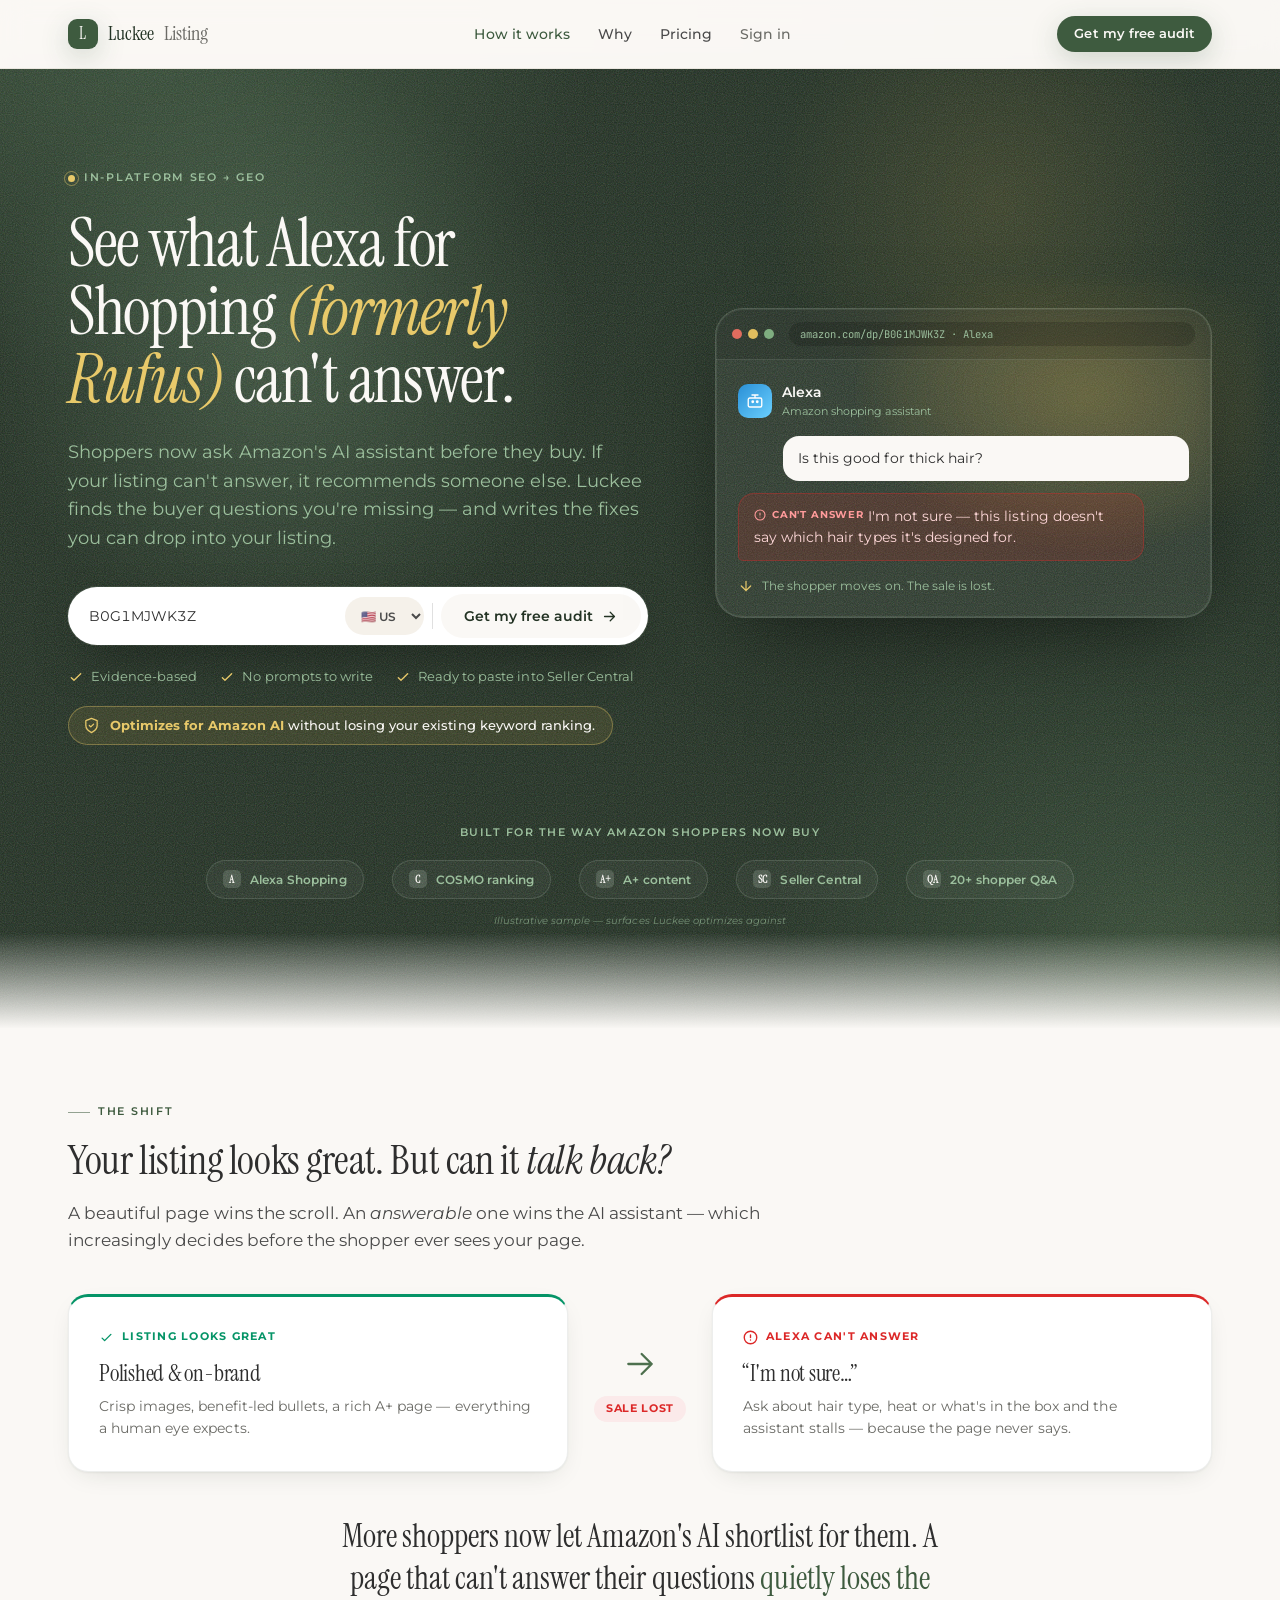
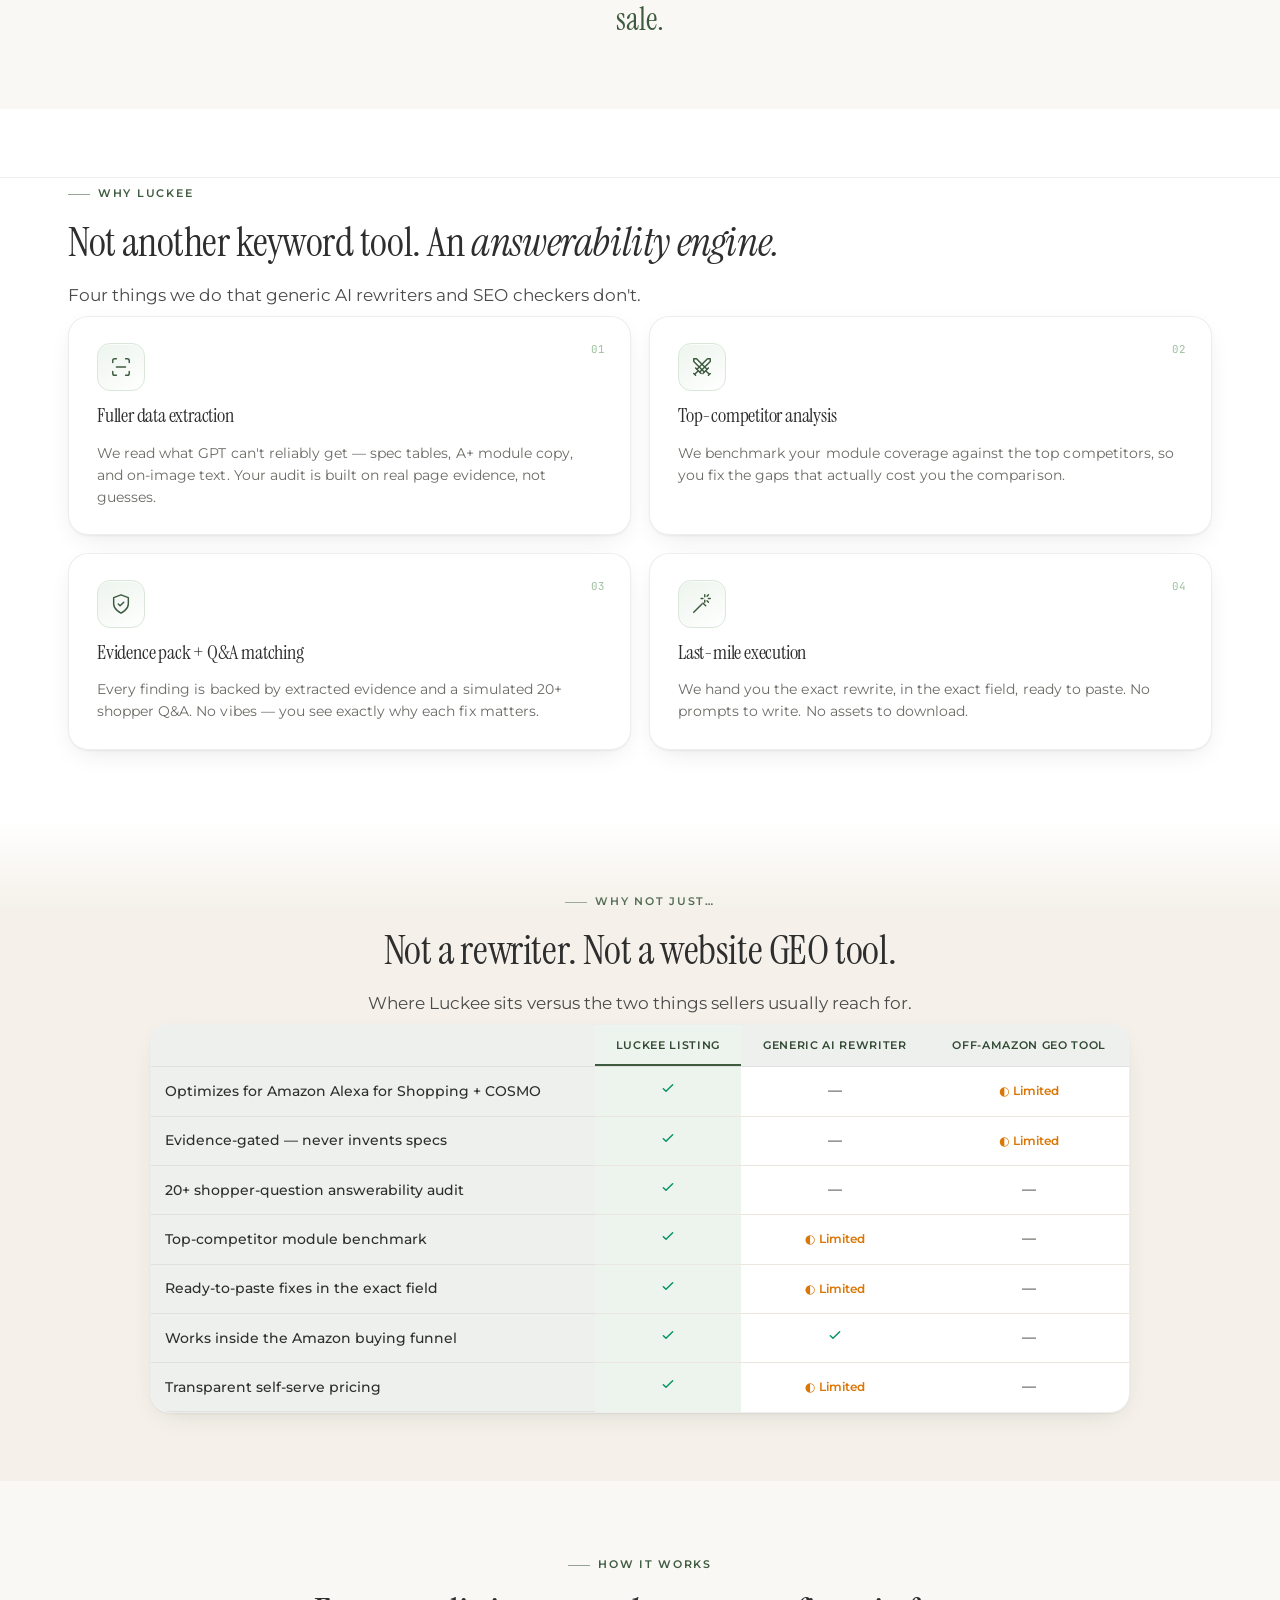
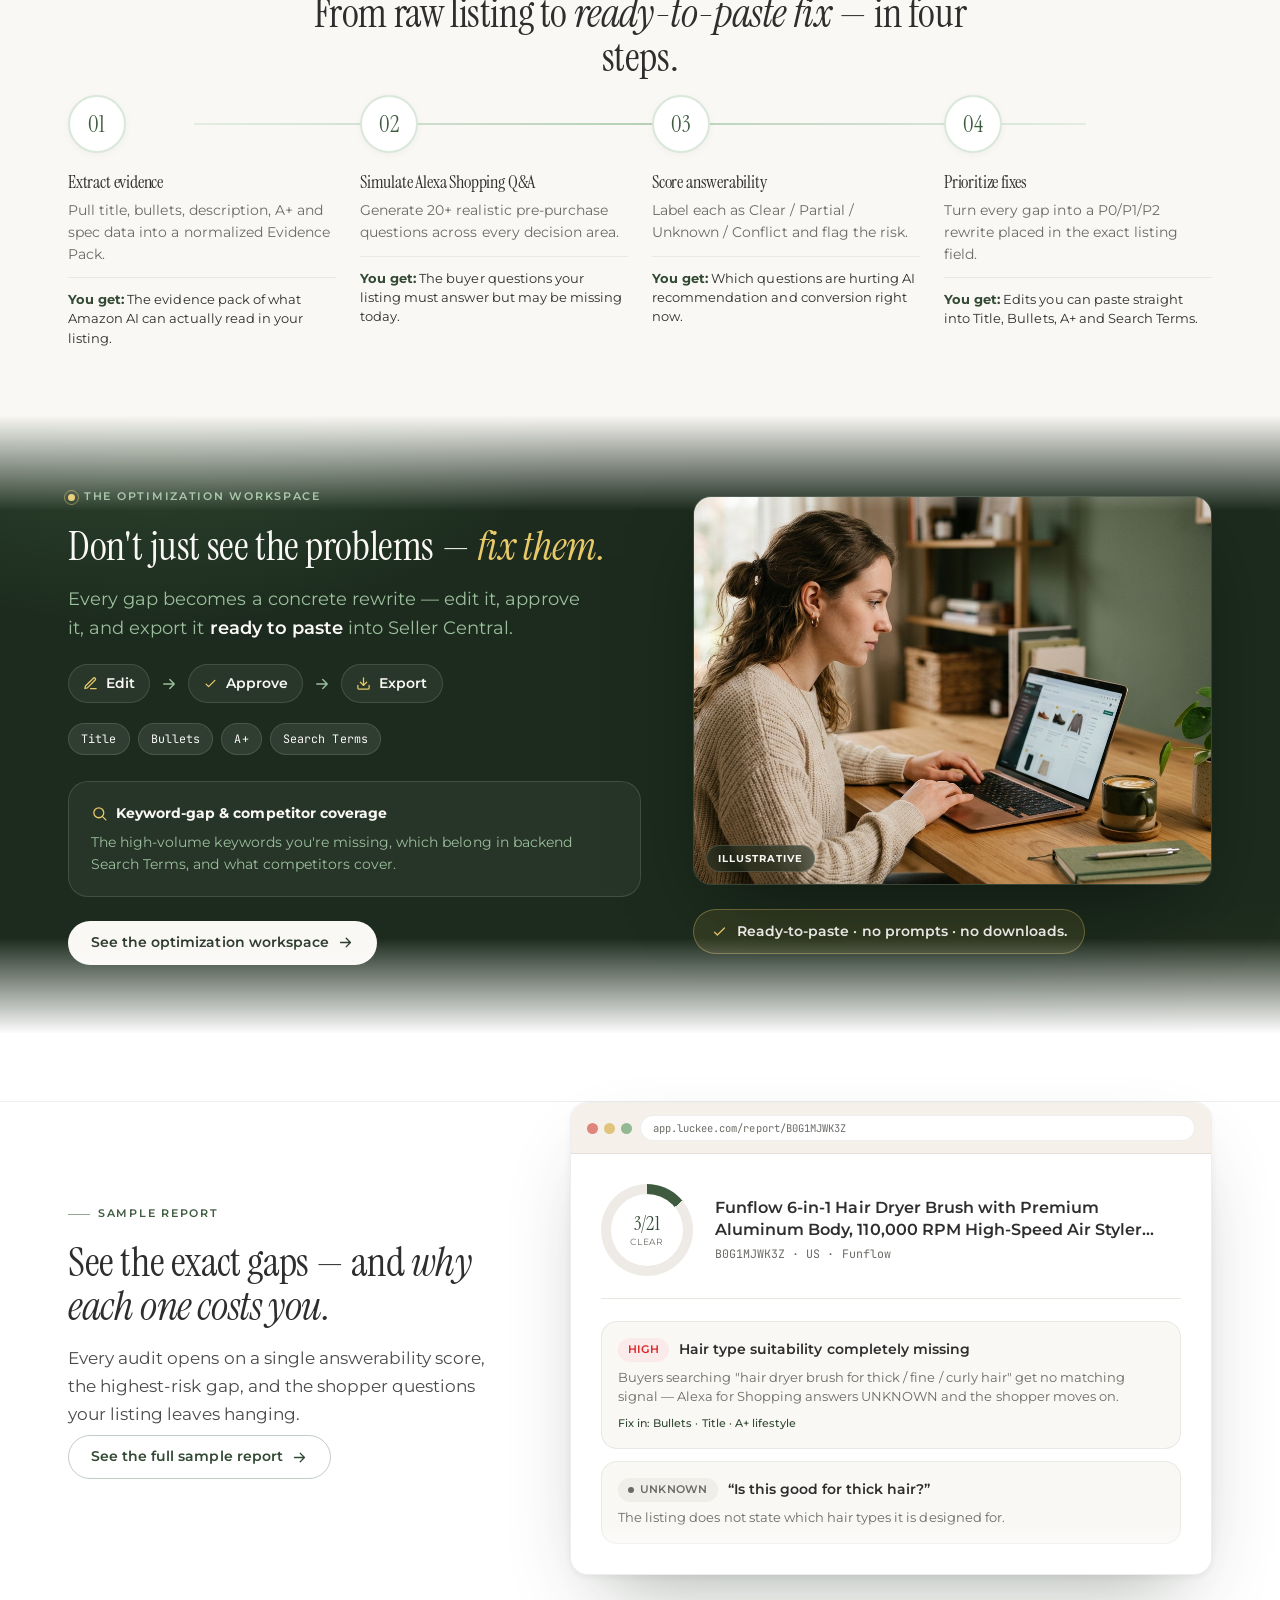
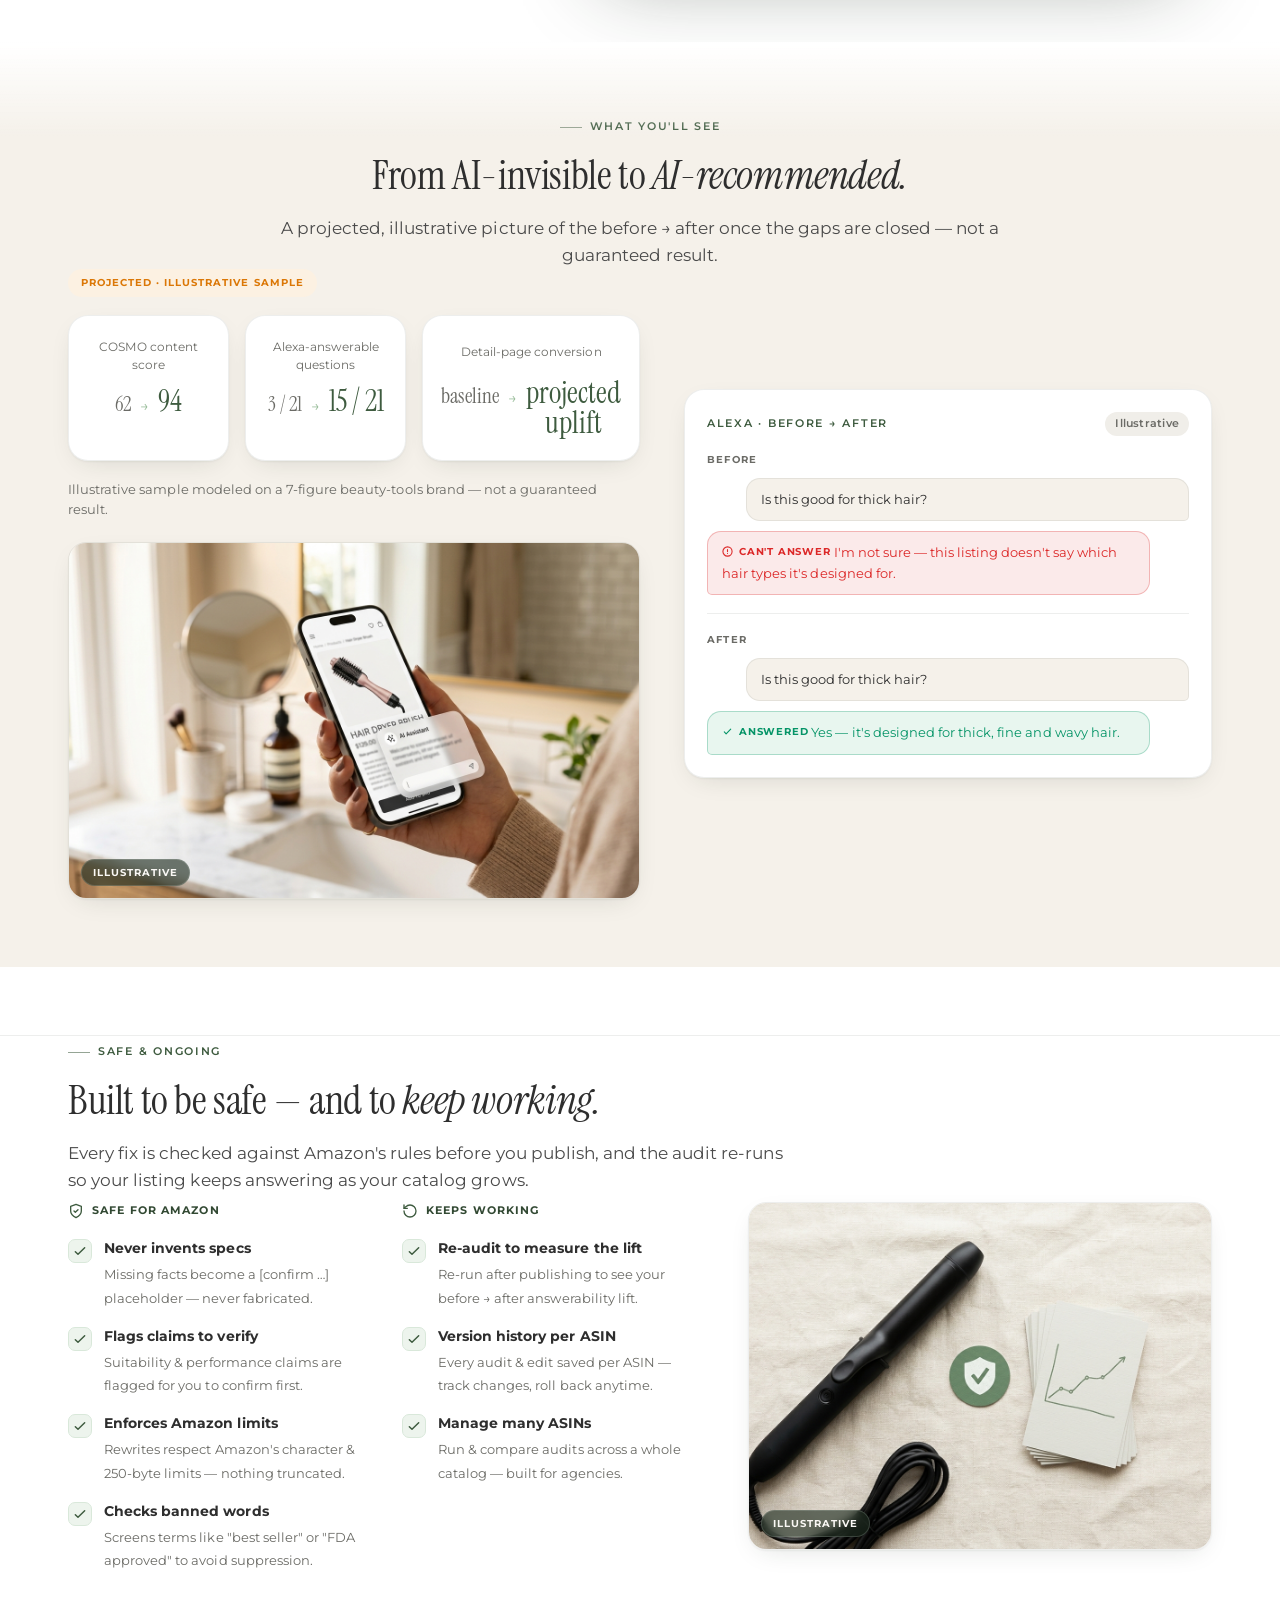
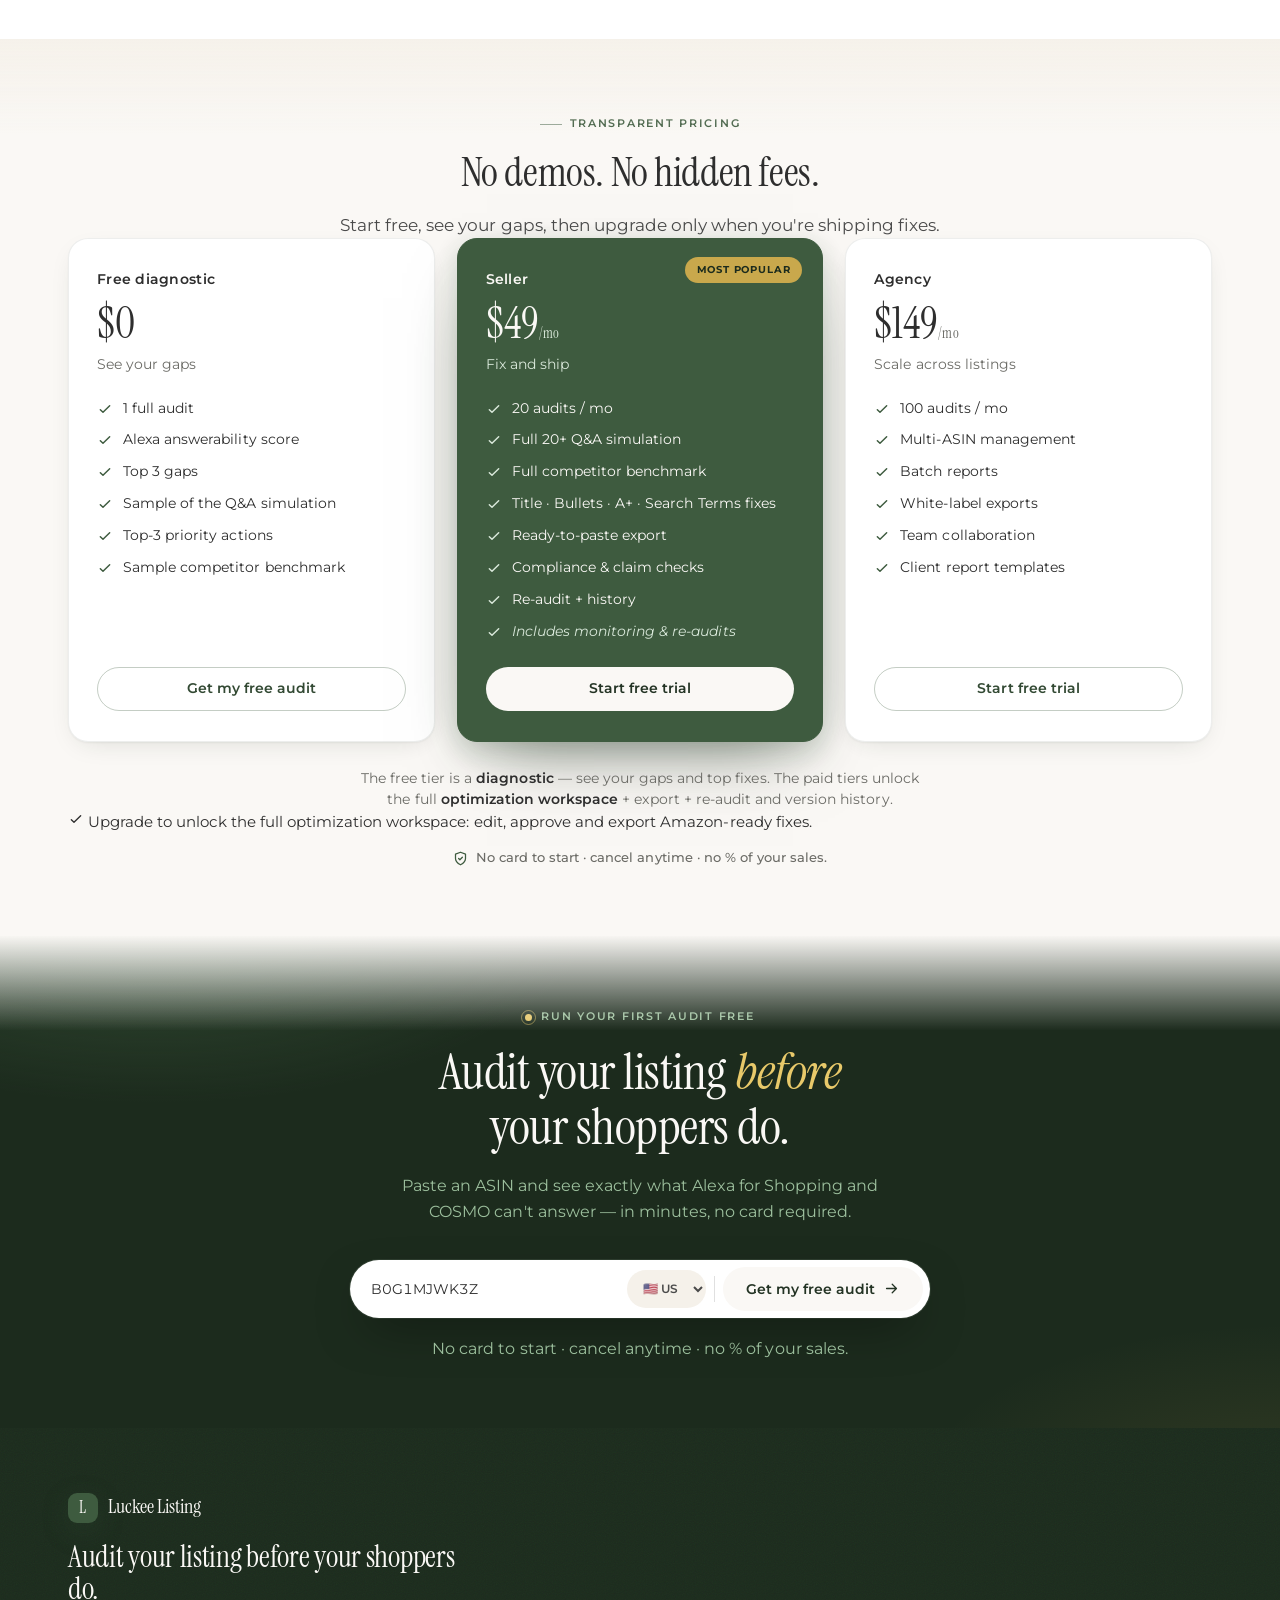
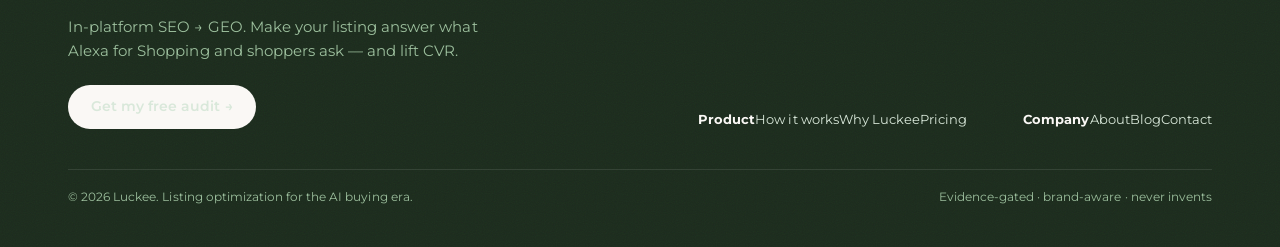
==== commit 01bb4ebd: "Polish workspace band (tighter subhead/keyword line), restore proof phone image (integrated), and tr" ====
--- a/index.html
+++ b/index.html
@@ -405,6 +405,11 @@
     .proof-tile .pt-arrow{ color: var(--forest-300); }
     .proof-tile .pt-after{ font-family: var(--serif); font-size:2rem; line-height:1; color: var(--forest-600); font-weight:400; }
     .proof-who{ margin:18px 0 0; font-size:.88rem; color: var(--muted); }
+    .proof-photo{
+      margin-top:22px; position:relative; border-radius: var(--b-radius-frame); overflow:hidden;
+      border:1px solid var(--b-hair); box-shadow: var(--b-shadow-card); aspect-ratio: 16 / 10;
+    }
+    .proof-photo img{ width:100%; height:100%; object-fit:cover; display:block; }
 
     .proof-mock{ padding:22px; }
     .proof-mock-head{ display:flex; align-items:center; justify-content:space-between; gap:12px; margin-bottom:16px; flex-wrap:wrap; }
@@ -489,7 +494,7 @@
     .scene-points .sp-body span{ color: var(--muted); font-size:.88rem; line-height:1.5; }
     .scene-media{
       border-radius: var(--b-radius-frame); overflow:hidden; position:relative;
-      border:1px solid var(--b-hair); box-shadow: var(--b-shadow-card); aspect-ratio: 4 / 5;
+      border:1px solid var(--b-hair); box-shadow: var(--b-shadow-card); aspect-ratio: 4 / 3;
     }
     .scene-media img{ width:100%; height:100%; object-fit:cover; display:block; }
 
@@ -798,9 +803,9 @@
           <div class="ws-copy b-reveal">
             <span class="hero-eyebrow"><span class="pulse"></span>The optimization workspace</span>
             <h2 style="margin-top:18px">Don't just see the problems — <em class="ser-accent" style="color:var(--premium-gold-light)">fix them.</em></h2>
-            <p class="hero-sub" style="margin-top:18px">
-              Every gap becomes a concrete rewrite in the workspace. Edit it, approve it, and export it
-              <strong>ready to paste</strong> into Seller Central — no prompts to write, no assets to download.
+            <p class="hero-sub" style="margin-top:16px;max-width:44ch">
+              Every gap becomes a concrete rewrite — edit it, approve it, and export it
+              <strong>ready to paste</strong> into Seller Central.
             </p>
 
             <div class="ws-flow">
@@ -832,8 +837,7 @@
                 <svg width="17" height="17" viewBox="0 0 24 24" fill="none" stroke="currentColor" stroke-width="1.8" stroke-linecap="round" stroke-linejoin="round"><circle cx="11" cy="11" r="7"/><path d="m21 21-4.3-4.3"/></svg>
                 Keyword-gap &amp; competitor coverage
               </span>
-              <p>See which high-volume category &amp; scenario keywords you're missing, which belong in
-                backend Search Terms, and what competitors cover that you don't.</p>
+              <p>The high-volume keywords you're missing, which belong in backend Search Terms, and what competitors cover.</p>
             </div>
 
             <a class="btn btn-on-dark" href="workspace.html" style="margin-top:24px">
@@ -902,6 +906,10 @@
             <span class="proof-tag">Projected · illustrative sample</span>
             <div class="proof-band" id="proof-band"></div>
             <p class="proof-who" id="proof-who"></p>
+            <div class="proof-photo">
+              <img src="assets/scene-alexa.png" alt="Illustration of a shopper asking Amazon's AI shopping assistant about a product on their phone" loading="lazy">
+              <span class="scene-tag">Illustrative</span>
+            </div>
           </div>
 
           <!-- Alexa before/after illustrative mock -->
@@ -1198,12 +1206,7 @@
         </div>`;
       }).join('');
 
-      /* ---- SAFE & ONGOING (merged) — render point lists ---- */
-      // The 2 trust points moved out of Why-Us live here as compliance points (page-local).
-      const trustPoints = [
-        { t: 'Real AI, not a GPT wrapper', d: 'Every fix cites the actual extracted evidence and the Alexa for Shopping / COSMO signals behind it — you see the reasoning, not a black box.' },
-        { t: 'Amazon-TOS compliant, authenticity-safe', d: 'We never invent specs and check field limits, so an optimization never gets your listing suppressed.' }
-      ];
+      /* ---- SAFE & ONGOING (merged) — render point lists (data.js source of truth) ---- */
       function renderPoints(targetId, points) {
         const el = document.getElementById(targetId);
         if (!el) return;
@@ -1213,7 +1216,7 @@
             <span class="sp-body"><strong>${L.esc(pt.t)}</strong><span>${L.esc(pt.d)}</span></span>
           </li>`).join('');
       }
-      renderPoints('compliance-points', D.compliance.points.concat(trustPoints));
+      renderPoints('compliance-points', D.compliance.points);
       renderPoints('lifecycle-points', D.lifecycle.points);
 
       /* ---- scroll-reveal (landing-local; respects reduced-motion via CSS) ---- */
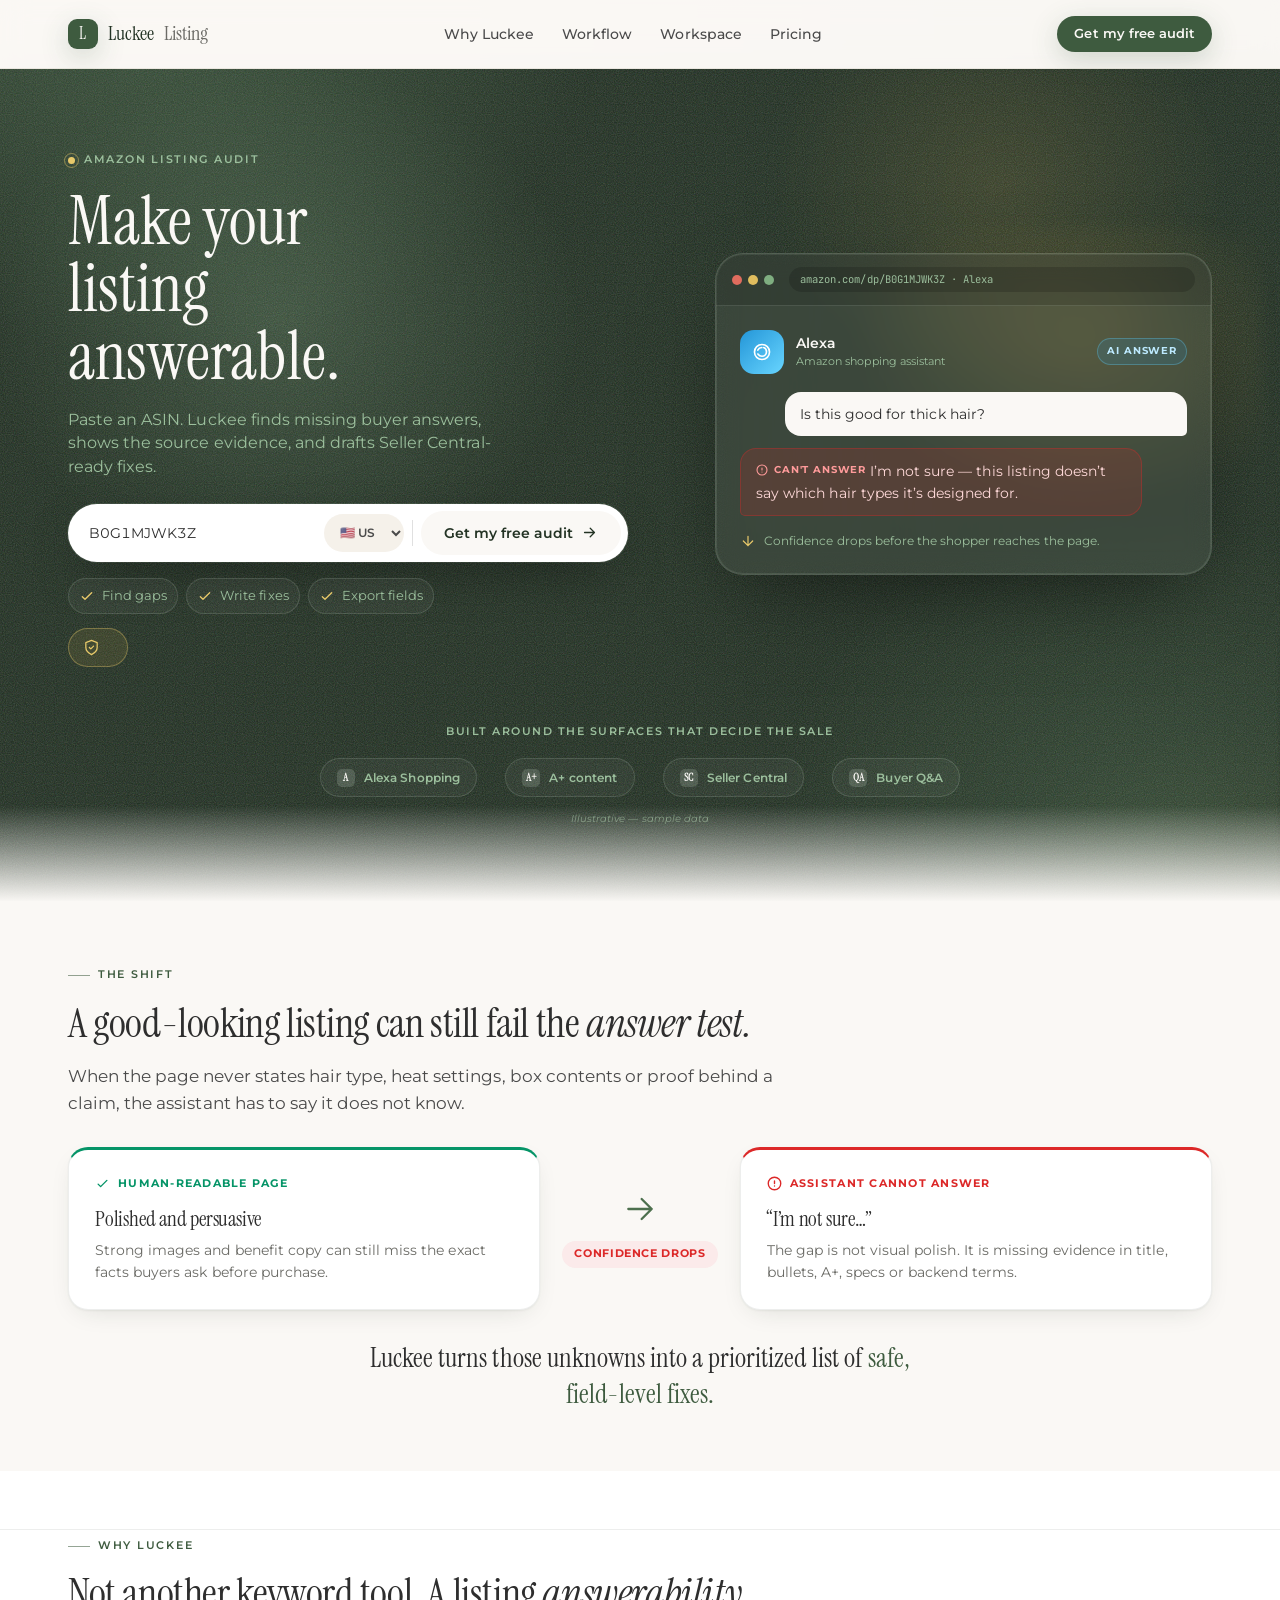
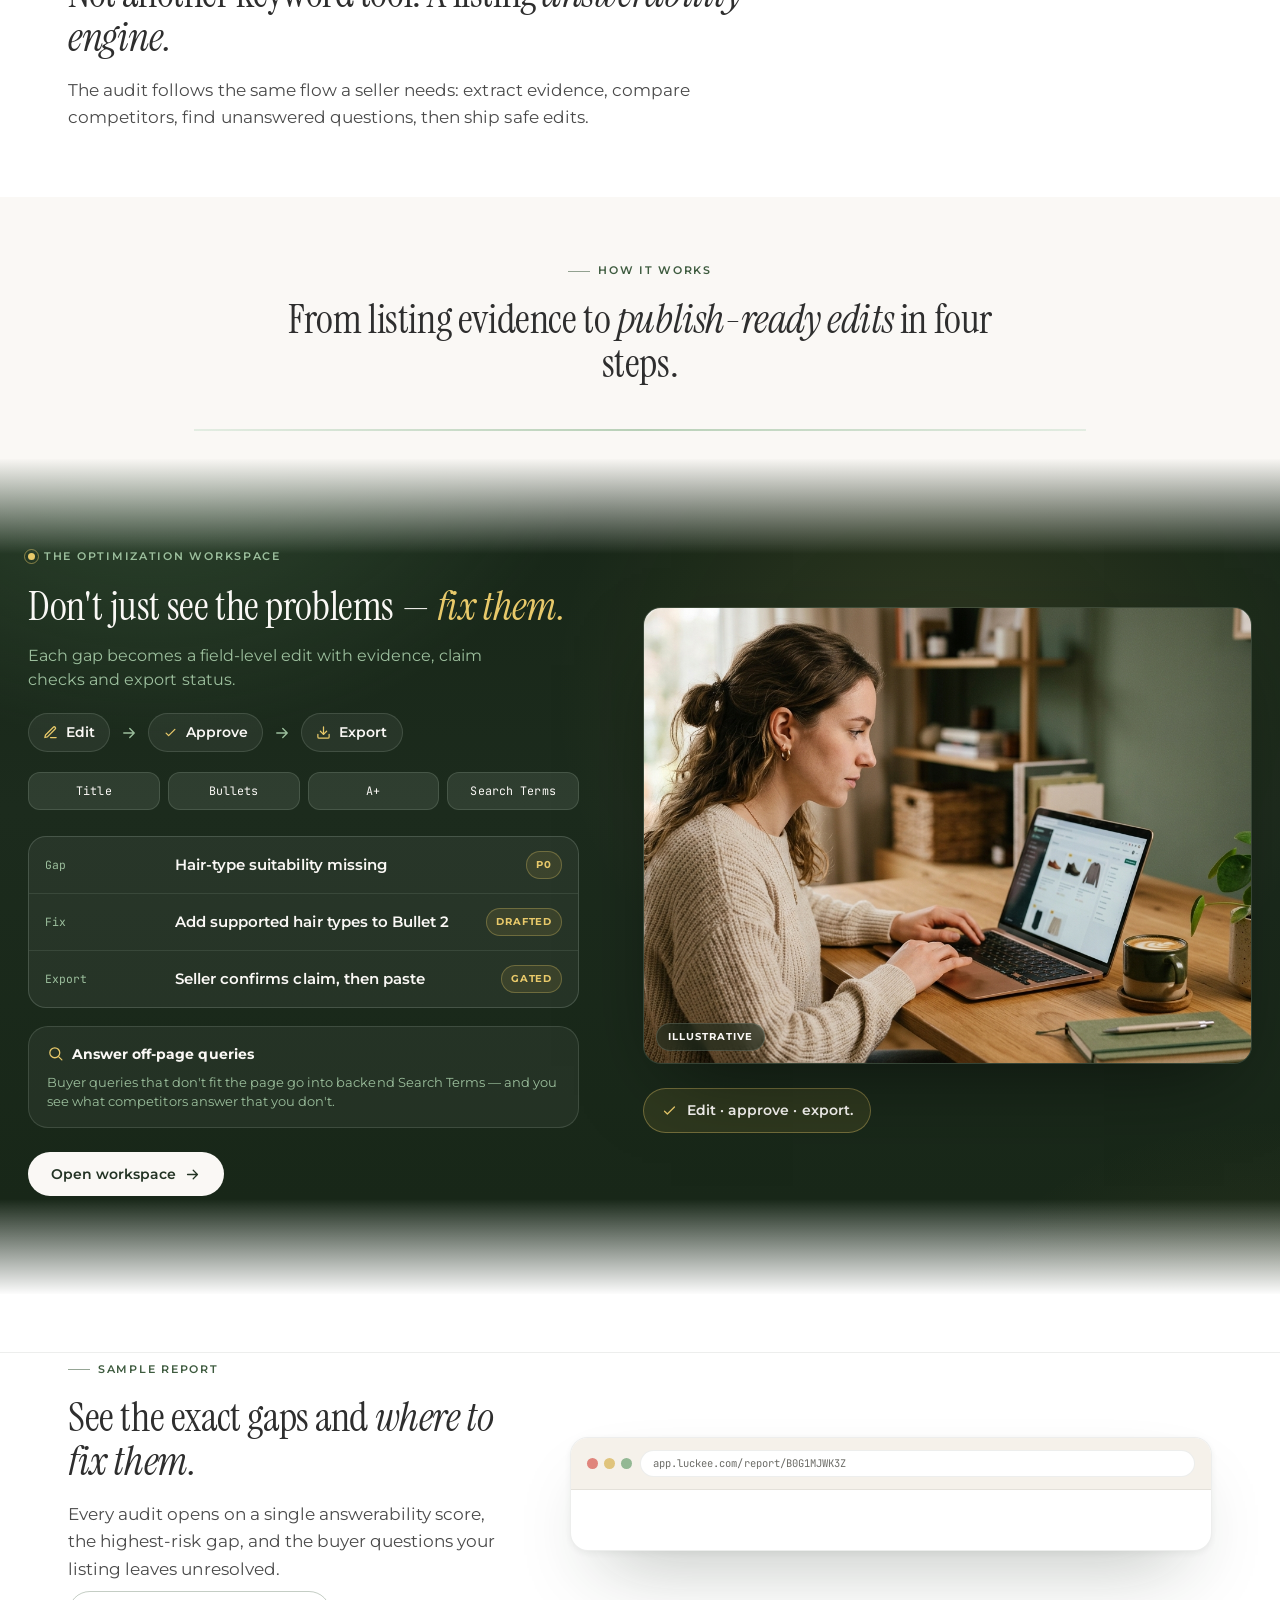
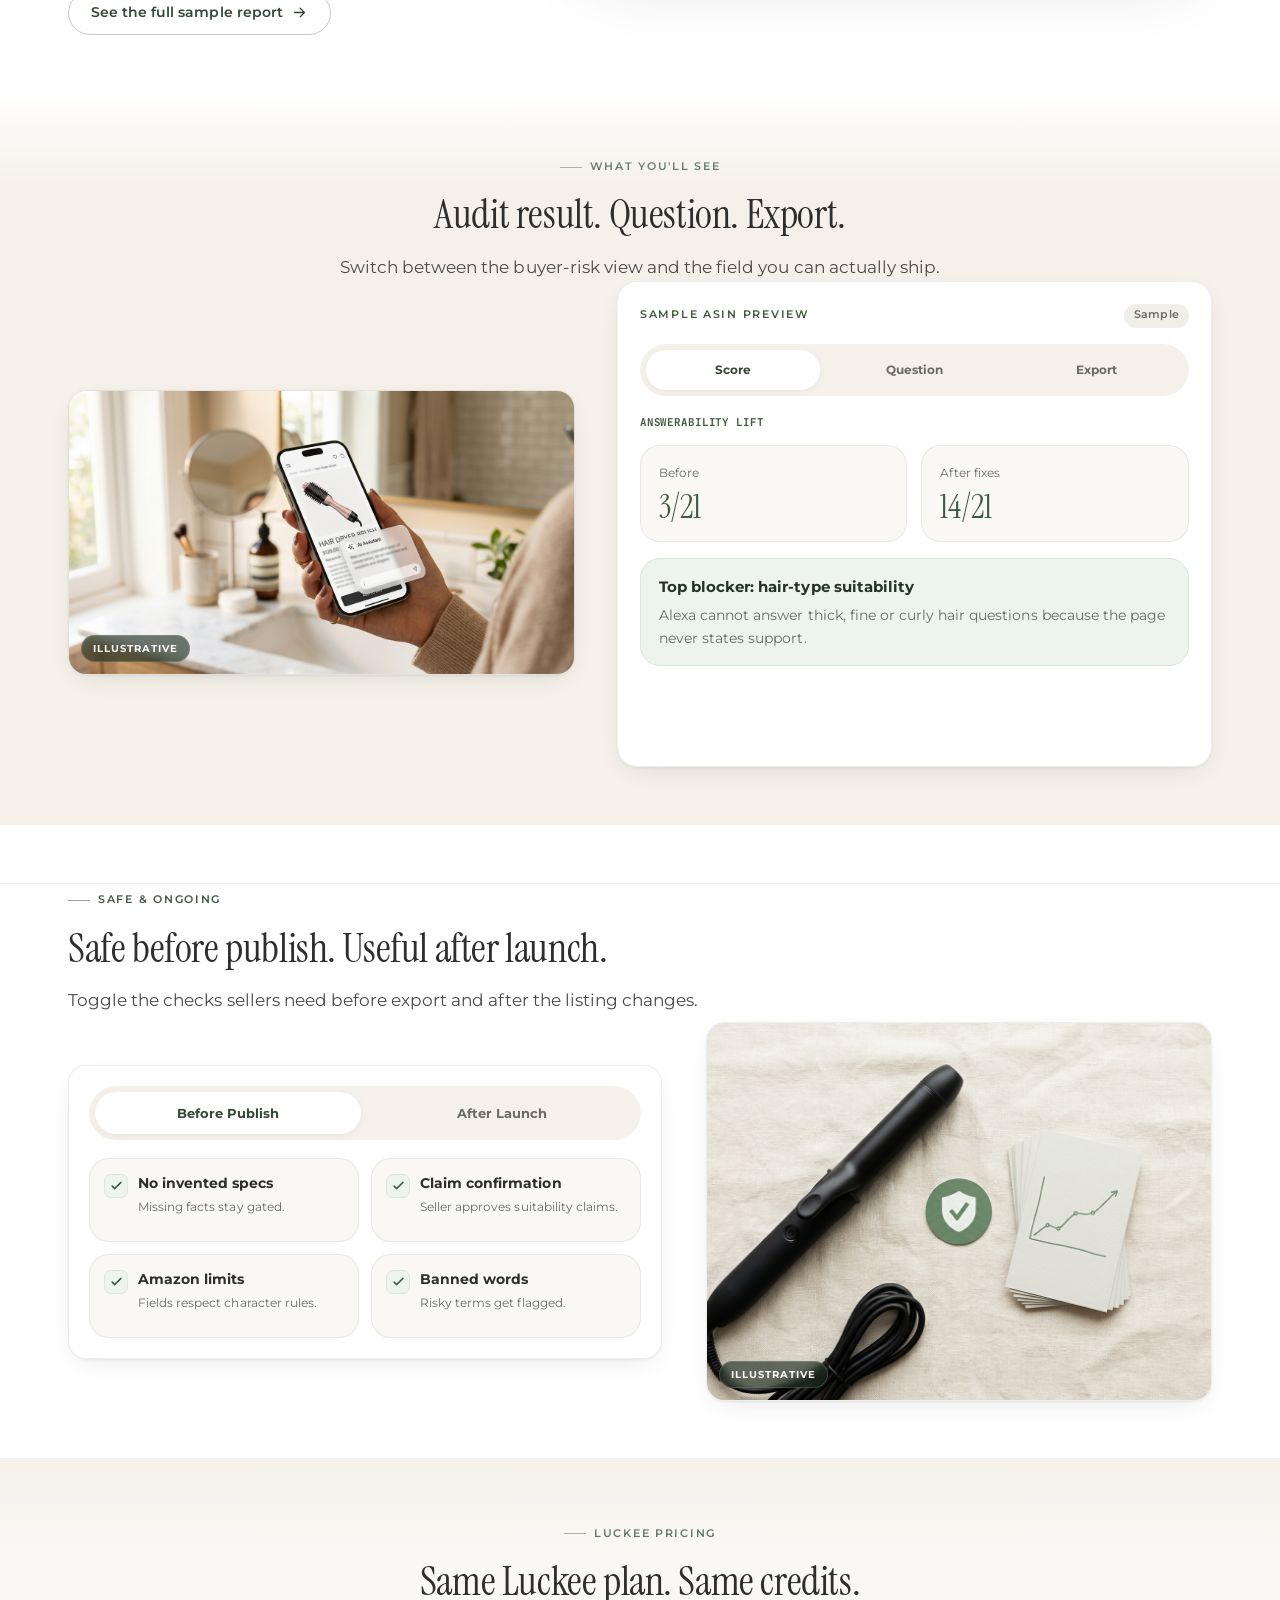
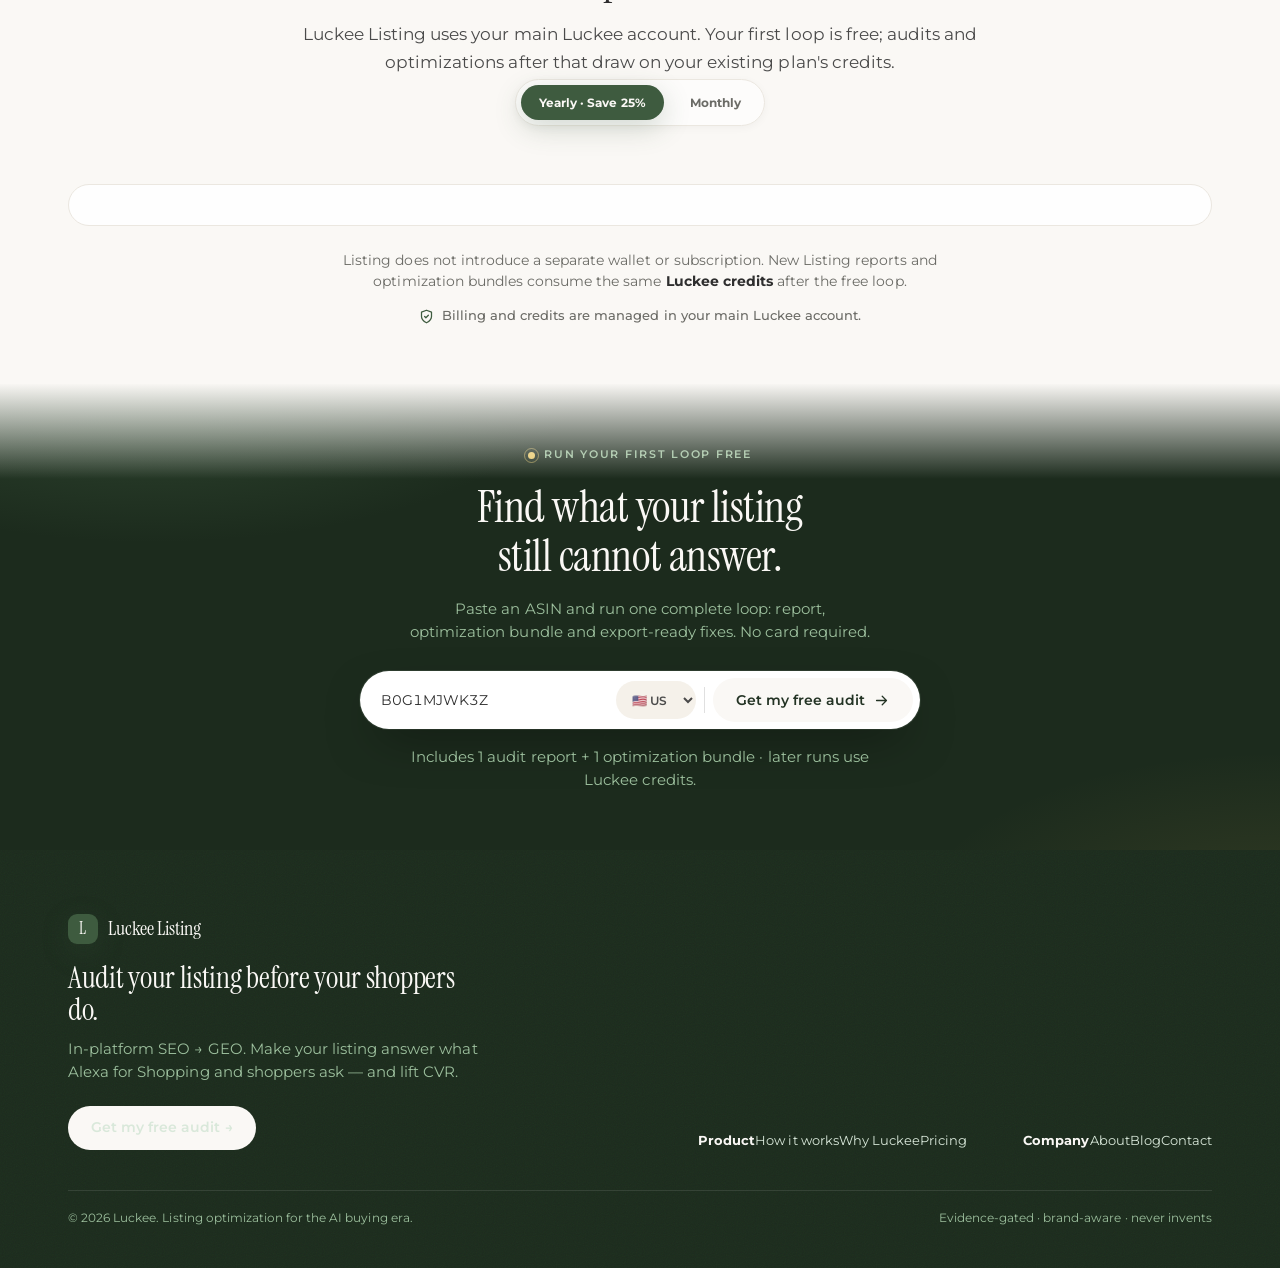
==== commit 21e96a03: "Copy review (Gemini-assisted): free tier = complete first loop (not samples), workspace callout refr" ====
--- a/index.html
+++ b/index.html
@@ -3,20 +3,21 @@
 <head>
   <meta charset="UTF-8">
   <meta name="viewport" content="width=device-width, initial-scale=1.0">
-  <title>Luckee Listing · See what Alexa for Shopping can't answer — before it costs you the sale</title>
+  <title>Luckee Listing · Make your Amazon listing answerable</title>
+  <link rel="icon" href="data:,">
   <link rel="stylesheet" href="tokens.css">
   <noscript><style>.b-reveal,.b-stagger>*{opacity:1!important;transform:none!important}</style></noscript>
   <style>
     /* ============================================================
        LANDING — ART DIRECTION B · "PREMIUM PRODUCT PLATFORM"
        Linear / Stripe / Vercel-grade, warm. Luckee VI only.
-       All styling is landing-local. No edits to tokens.css/data.js/app.js.
+       Styling is landing-local and uses the shared prototype data.
        ============================================================ */
 
     /* ---------- landing-local type scale & rhythm ---------- */
     :root{
-      --b-band-pad: 68px;         /* consistent section rhythm — calm, not cavernous */
-      --b-band-pad-sm: 52px;
+      --b-band-pad: 58px;         /* tighter section rhythm for a product-led landing page */
+      --b-band-pad-sm: 44px;
       --b-radius-frame: 18px;
       --b-shadow-card: 0 1px 2px rgba(28,43,29,.05), 0 8px 28px -12px rgba(28,43,29,.18);
       --b-shadow-card-hover: 0 2px 4px rgba(28,43,29,.06), 0 24px 56px -20px rgba(28,43,29,.34);
@@ -74,7 +75,7 @@
     .sec-head.center .eyebrow{ justify-content:center; }
     .sec-head h2{ margin-bottom: 16px; }
     .sec-head .lede{ margin: 0; }
-    .display-xl{ font-size: clamp(2.7rem, 5.4vw, 4.4rem); line-height: 1.02; letter-spacing: -.018em; }
+    .display-xl{ font-size: clamp(2.7rem, 5.4vw, 4.4rem); line-height: 1.02; letter-spacing: 0; }
 
     /* serif emphasis inside Montserrat-led headings */
     .ser-accent{ font-family: var(--serif); font-weight: 400; font-style: italic; }
@@ -106,7 +107,7 @@
     /* ============================================================
        1 · HERO  (dark band, gradient-mesh glow)
        ============================================================ */
-    .hero{ padding-block: 96px 100px; }
+    .hero{ padding-block: 62px 58px; min-height: calc(100vh - 68px); display:flex; align-items:center; }
     .hero-grid{
       display:grid; grid-template-columns: minmax(0,1.08fr) minmax(0,.92fr);
       gap: 64px; align-items: center;
@@ -138,19 +139,19 @@
     @keyframes bPing{ 0%{ transform:scale(.6); opacity:.9 } 80%,100%{ transform:scale(1.5); opacity:0 } }
 
     .hero h1{
-      color: var(--oat-100); margin: 22px 0 0; max-width: 15ch;
-      font-size: clamp(2.7rem, 5.2vw, 4.5rem); line-height: 1.02; letter-spacing: -.02em;
+      color: var(--oat-100); margin: 18px 0 0; max-width: 10.8ch;
+      font-size: clamp(3rem, 5.2vw, 4.55rem); line-height: 1.01; letter-spacing: 0;
     }
     .hero h1 em{ font-family: var(--serif); font-style: italic; font-weight:400; color: var(--premium-gold-light); }
     .hero-sub{
-      color: var(--forest-300); font-size: 1.18rem; line-height: 1.62; max-width: 48ch; margin: 24px 0 0;
+      color: var(--forest-300); font-size: 1.04rem; line-height: 1.5; max-width: 39ch; margin: 18px 0 0;
     }
     .hero-sub strong{ color: var(--oat-100); font-weight:600; }
     .hero-sub em{ font-style: italic; color: #ffd9d9; }
 
     /* audit start — bright pill row on dark */
     .audit-start{
-      display:flex; align-items:center; gap:8px; max-width: 580px; margin-top: 34px;
+      display:flex; align-items:center; gap:8px; max-width: 560px; margin-top: 26px;
       background: var(--card); border-radius: var(--r-pill); padding: 7px 7px 7px 9px;
       box-shadow: 0 18px 50px -18px rgba(0,0,0,.6), 0 0 0 1px rgba(217,232,218,.10);
     }
@@ -161,20 +162,24 @@
     .audit-start .as-select{
       border:0; background: var(--oat-200); border-radius: var(--r-pill); height:38px; padding:0 12px;
       font-size:.82rem; font-weight:600; color: var(--neutral-700); font-family: var(--sans); cursor:pointer;
-      flex-shrink:0; outline:none;
-    }
+      flex-shrink:0;
+    }
+    .audit-start .as-select:focus-visible{ box-shadow:0 0 0 3px rgba(201,168,76,.34); outline:none; }
     .audit-start .as-divider{ width:1px; height:26px; background: var(--border); flex-shrink:0; }
     .audit-start .btn{ flex-shrink:0; }
 
     .hero-trust{
-      display:flex; flex-wrap:wrap; gap:8px 22px; align-items:center; margin-top:22px;
+      display:flex; flex-wrap:wrap; gap:8px; align-items:center; margin-top:16px;
       font-size:.84rem; color: var(--forest-300);
     }
-    .hero-trust .ti{ display:inline-flex; align-items:center; gap:7px; }
+    .hero-trust .ti{
+      display:inline-flex; align-items:center; gap:7px; padding:7px 10px;
+      border:1px solid var(--b-hair-dark); border-radius:var(--r-pill); background:rgba(255,255,255,.045);
+    }
     .hero-trust svg{ color: var(--premium-gold-light); flex-shrink:0; }
 
     .hero-dualopt{
-      display:inline-flex; align-items:center; gap:10px; margin-top:20px;
+      display:inline-flex; align-items:center; gap:10px; margin-top:14px;
       padding: 10px 17px 10px 14px; border-radius: var(--r-pill);
       background: rgba(201,168,76,.12); border:1px solid rgba(232,201,106,.36);
       color: var(--oat-100); font-size:.86rem; font-weight:500; line-height:1.35; max-width: 580px;
@@ -182,8 +187,8 @@
     .hero-dualopt svg{ color: var(--premium-gold-light); flex-shrink:0; }
     .hero-dualopt strong{ color: var(--premium-gold-light); font-weight:700; }
 
-    /* ---- floating Rufus chat as a device card ---- */
-    .rufus-stage{ position: relative; }
+    /* ---- floating assistant chat as a device card ---- */
+    .rufus-stage{ position: relative; max-width: 600px; margin-left:auto; }
     .rufus-stage::before{
       content:""; position:absolute; inset:-8% -10% -14% -6%;
       background: radial-gradient(60% 60% at 70% 30%, rgba(201,168,76,.18), transparent 70%);
@@ -210,11 +215,16 @@
       background: rgba(0,0,0,.16); padding: 4px 11px; border-radius: var(--r-pill);
       flex:1; min-width:0; overflow:hidden; text-overflow:ellipsis; white-space:nowrap;
     }
-    .rufus-body{ padding: 22px; }
-    .rufus-head{ display:flex; align-items:center; gap:10px; margin-bottom:16px; }
+    .rufus-body{ padding: 24px; }
+    .rufus-head{ display:grid; grid-template-columns:44px 1fr auto; align-items:center; gap:12px; margin-bottom:18px; }
     .rufus-avatar{
-      width:34px; height:34px; border-radius:10px; flex-shrink:0;
-      background: linear-gradient(135deg,#2a8fd6,#6ad0ff); display:grid; place-items:center; color:#fff;
+      width:44px; height:44px; border-radius:14px; flex-shrink:0;
+      background: linear-gradient(135deg,#2496d8,#68d5ff); display:grid; place-items:center; color:#fff;
+    }
+    .assistant-pill{
+      font-size:.64rem; font-weight:700; letter-spacing:.09em; text-transform:uppercase;
+      color:#bdeaff; border:1px solid rgba(104,213,255,.3); background:rgba(36,150,216,.16);
+      padding:5px 9px; border-radius:var(--r-pill); white-space:nowrap;
     }
     .rufus-head .rh-name{ font-weight:600; font-size:.92rem; color: var(--oat-100); }
     .rufus-head .rh-meta{ font-size:.72rem; color: var(--forest-300); }
@@ -234,7 +244,7 @@
     .rufus-caption .arrow{ color: var(--premium-gold-light); }
 
     /* logo strip under hero */
-    .logo-strip{ margin-top: 64px; }
+    .logo-strip{ margin-top: 42px; }
     .logo-strip .ls-label{
       text-align:center; font-size:.72rem; letter-spacing:.14em; text-transform:uppercase;
       color: var(--forest-300); margin-bottom:18px; font-weight:600;
@@ -257,8 +267,8 @@
     /* ============================================================
        2 · THE SHIFT
        ============================================================ */
-    .compare-grid{ display:grid; grid-template-columns: 1fr auto 1fr; gap: 26px; align-items:stretch; margin-top: 40px; }
-    .compare-card{ padding: 32px 30px; display:flex; flex-direction:column; }
+    .compare-grid{ display:grid; grid-template-columns: 1fr auto 1fr; gap: 22px; align-items:stretch; margin-top: 30px; }
+    .compare-card{ padding: 26px 26px; display:flex; flex-direction:column; }
     .compare-card .cc-label{
       font-size:.7rem; font-weight:700; letter-spacing:.12em; text-transform:uppercase;
       margin-bottom:16px; display:inline-flex; align-items:center; gap:8px;
@@ -267,16 +277,16 @@
     .cc-bad{ border-top: 3px solid var(--error-600); }
     .cc-good .cc-label{ color: var(--success-600); }
     .cc-bad .cc-label{ color: var(--error-600); }
-    .compare-card h3{ font-size:1.55rem; margin-bottom:10px; }
+    .compare-card h3{ font-size:1.38rem; margin-bottom:10px; }
     .compare-card p{ color: var(--muted); font-size:.92rem; margin:0; }
     .compare-arrow{ display:grid; place-items:center; color: var(--forest-500); align-self:center; }
     .compare-arrow .ca-pill{
       font-size:.72rem; font-weight:700; letter-spacing:.06em; text-transform:uppercase;
       color: var(--error-600); background: var(--error-bg); padding:5px 12px; border-radius: var(--r-pill); margin-top:12px;
     }
-    .stat-block{ margin-top: 44px; text-align:center; max-width: 60ch; margin-inline:auto; }
+    .stat-block{ margin-top: 30px; text-align:center; max-width: 56ch; margin-inline:auto; }
     .stat-line{
-      font-family: var(--serif); font-size: clamp(1.5rem, 2.6vw, 2.1rem); line-height:1.32;
+      font-family: var(--serif); font-size: clamp(1.35rem, 2.2vw, 1.8rem); line-height:1.34;
       color: var(--neutral-900); margin:0;
     }
     .stat-line .hl{ color: var(--forest-600); }
@@ -285,15 +295,15 @@
        3 · WHY US — clean 2×2 grid (4 core differentiators)
        ============================================================ */
     .bento{
-      display:grid; grid-template-columns: repeat(2, 1fr); gap: 18px; margin-top: 8px;
+      display:grid; grid-template-columns: repeat(2, 1fr); gap: 16px; margin-top: 8px;
       align-items: stretch;
     }
-    .why-card{ display:flex; flex-direction:column; gap:14px; padding: 26px 28px; justify-content:flex-start; }
-    .why-card h3{ font-size:1.3rem; line-height:1.16; }
+    .why-card{ display:flex; flex-direction:column; gap:12px; padding: 22px 24px; justify-content:flex-start; }
+    .why-card h3{ font-size:1.18rem; line-height:1.18; }
     .why-card p{ color: var(--muted); font-size:.92rem; margin:0; line-height:1.6; }
     .why-card .b-tile{ width:48px; height:48px; }
     .why-card .wc-corner{
-      position:absolute; top:24px; right:26px; font-family: var(--mono); font-size:.72rem;
+      position:absolute; top:20px; right:22px; font-family: var(--mono); font-size:.72rem;
       color: var(--forest-300); letter-spacing:.04em;
     }
 
@@ -321,7 +331,7 @@
     /* ============================================================
        4 · HOW IT WORKS — connected step flow
        ============================================================ */
-    .how-flow{ display:grid; grid-template-columns: repeat(4,1fr); gap: 24px; position:relative; margin-top: 8px; }
+    .how-flow{ display:grid; grid-template-columns: repeat(4,1fr); gap: 22px; position:relative; margin-top: 8px; }
     .how-flow::before{
       content:""; position:absolute; top:28px; left:11%; right:11%; height:2px; z-index:0;
       background: linear-gradient(90deg, var(--forest-100), var(--forest-300) 50%, var(--forest-100));
@@ -329,13 +339,13 @@
     }
     .how-step{ position:relative; z-index:1; }
     .how-num{
-      width:58px; height:58px; border-radius:50%; background: var(--card);
-      border:2px solid var(--forest-100); display:grid; place-items:center; margin-bottom:20px;
+      width:52px; height:52px; border-radius:50%; background: var(--card);
+      border:2px solid var(--forest-100); display:grid; place-items:center; margin-bottom:16px;
       font-family: var(--serif); font-size:1.55rem; color: var(--forest-600); box-shadow: var(--sh-sm);
       transition: transform .3s var(--b-ease), border-color .3s var(--b-ease), box-shadow .3s var(--b-ease);
     }
     .how-step:hover .how-num{ transform: translateY(-3px); border-color: var(--forest-600); box-shadow: var(--sh-brand); }
-    .how-step h3{ font-size:1.2rem; margin-bottom:8px; }
+    .how-step h3{ font-size:1.1rem; margin-bottom:8px; }
     .how-step p{ color: var(--muted); font-size:.9rem; margin:0; line-height:1.6; }
     .how-youget{
       margin-top:12px !important; padding-top:12px; border-top:1px solid var(--b-hair);
@@ -391,31 +401,61 @@
     /* ============================================================
        PROOF
        ============================================================ */
-    .proof-wrap{ display:grid; grid-template-columns: minmax(0,1.04fr) minmax(0,.96fr); gap: 44px; align-items:center; }
+    .proof-wrap{ display:grid; grid-template-columns: minmax(0,.92fr) minmax(0,1.08fr); gap: 42px; align-items:center; }
     .proof-tag{
       display:inline-flex; align-items:center; gap:8px; margin-bottom:18px;
       font-size:.68rem; font-weight:700; letter-spacing:.1em; text-transform:uppercase;
-      color: var(--warning-600); background: var(--warning-bg); padding:6px 13px; border-radius: var(--r-pill);
-    }
-    .proof-band{ display:grid; grid-template-columns: repeat(3,1fr); gap:16px; }
-    .proof-tile{ padding:22px 18px; text-align:center; }
-    .proof-tile .pt-label{ font-size:.78rem; color: var(--muted); margin-bottom:12px; min-height:2.4em; display:flex; align-items:center; justify-content:center; }
-    .proof-tile .pt-flow{ display:flex; align-items:baseline; justify-content:center; gap:9px; }
-    .proof-tile .pt-before{ font-family: var(--serif); font-size:1.4rem; color: var(--muted); }
-    .proof-tile .pt-arrow{ color: var(--forest-300); }
-    .proof-tile .pt-after{ font-family: var(--serif); font-size:2rem; line-height:1; color: var(--forest-600); font-weight:400; }
-    .proof-who{ margin:18px 0 0; font-size:.88rem; color: var(--muted); }
+      color: var(--forest-700); background: var(--forest-050); padding:6px 13px; border-radius: var(--r-pill);
+    }
     .proof-photo{
-      margin-top:22px; position:relative; border-radius: var(--b-radius-frame); overflow:hidden;
-      border:1px solid var(--b-hair); box-shadow: var(--b-shadow-card); aspect-ratio: 16 / 10;
+      margin-top:18px; position:relative; border-radius: var(--b-radius-frame); overflow:hidden;
+      border:1px solid var(--b-hair); box-shadow: var(--b-shadow-card); aspect-ratio: 16 / 9;
     }
     .proof-photo img{ width:100%; height:100%; object-fit:cover; display:block; }
 
-    .proof-mock{ padding:22px; }
+    .outcome-console{ padding:22px; }
+    .outcome-tabs{
+      display:grid; grid-template-columns:repeat(3,1fr); gap:8px; margin-bottom:18px;
+      background: var(--oat-200); padding:6px; border-radius: var(--r-pill);
+    }
+    .outcome-tab{
+      appearance:none; border:0; border-radius:var(--r-pill); background:transparent; color:var(--muted);
+      min-height:40px; font-family:var(--sans); font-weight:700; font-size:.82rem; cursor:pointer;
+      transition: background .2s var(--b-ease), color .2s var(--b-ease), box-shadow .2s var(--b-ease);
+    }
+    .outcome-tab:hover{ color:var(--forest-700); }
+    .outcome-tab:focus-visible{ outline:none; box-shadow:0 0 0 3px rgba(62,91,63,.18); }
+    .outcome-tab.is-active{ background:var(--card); color:var(--forest-700); box-shadow:var(--sh-sm); }
+    .outcome-panel{ display:none; min-height:330px; }
+    .outcome-panel.is-active{ display:block; }
+    .outcome-kicker{
+      font-family:var(--mono); font-size:.72rem; letter-spacing:.08em; text-transform:uppercase;
+      color:var(--forest-600); margin-bottom:14px; font-weight:700;
+    }
+    .outcome-score{
+      display:grid; grid-template-columns: 1fr 1fr; gap:14px; margin-bottom:16px;
+    }
+    .outcome-metric{ border:1px solid var(--b-hair); border-radius:var(--r-card); padding:18px; background:var(--oat-100); }
+    .outcome-metric .om-label{ font-size:.78rem; color:var(--muted); margin-bottom:8px; }
+    .outcome-metric .om-value{ font-family:var(--serif); font-size:2.2rem; line-height:1; color:var(--forest-600); }
+    .outcome-fix{
+      border:1px solid var(--forest-100); border-radius:var(--r-card); padding:16px 18px; background:var(--forest-050);
+    }
+    .outcome-fix strong{ display:block; color:var(--forest-800); margin-bottom:5px; }
+    .outcome-fix span{ color:var(--muted); font-size:.9rem; line-height:1.5; }
+    .export-list{ display:grid; gap:10px; }
+    .export-row{
+      display:grid; grid-template-columns:104px 1fr auto; gap:12px; align-items:center;
+      border:1px solid var(--b-hair); border-radius:var(--r-input); padding:12px 14px; background:var(--oat-100);
+    }
+    .export-row .er-field{ font-family:var(--mono); font-size:.78rem; color:var(--muted); }
+    .export-row .er-copy{ min-width:0; overflow:hidden; text-overflow:ellipsis; white-space:nowrap; font-weight:600; color:var(--neutral-900); }
+    .export-row .er-state{ font-size:.68rem; font-weight:700; color:var(--forest-700); text-transform:uppercase; letter-spacing:.07em; }
+    .proof-mock{ padding:20px; }
     .proof-mock-head{ display:flex; align-items:center; justify-content:space-between; gap:12px; margin-bottom:16px; flex-wrap:wrap; }
     .mini-chat + .mini-chat{ margin-top:18px; padding-top:18px; border-top:1px solid var(--b-hair); }
     .mc-label{ font-size:.68rem; font-weight:700; letter-spacing:.12em; text-transform:uppercase; color: var(--muted); margin-bottom:10px; }
-    .mc-bubble{ border-radius:14px; padding:11px 14px; font-size:.88rem; line-height:1.45; max-width:92%; }
+    .mc-bubble{ border-radius:14px; padding:10px 13px; font-size:.86rem; line-height:1.45; max-width:92%; }
     .mc-user{ background: var(--oat-200); color: var(--neutral-900); border:1px solid var(--b-hair); border-bottom-right-radius:5px; margin-left:auto; }
     .mc-rufus{ margin-top:10px; border-bottom-left-radius:5px; }
     .mc-rufus-bad{ background: var(--error-bg); color: var(--error-600); border:1px solid rgba(220,40,40,.28); }
@@ -427,7 +467,15 @@
     /* ============================================================
        WORKSPACE BAND — "Don't just see the problems — fix them"
        ============================================================ */
-    .ws-grid{ display:grid; grid-template-columns: minmax(0,1.05fr) minmax(0,.95fr); gap: 52px; align-items:center; }
+    #workspace{
+      padding-block: 84px 98px;
+      background:
+        radial-gradient(48% 70% at 74% 28%, rgba(201,168,76,.12), transparent 64%),
+        linear-gradient(180deg, #172617 0%, var(--forest-900) 42%, #172617 100%);
+    }
+    #workspace .container{ max-width: 1440px; }
+    .ws-grid{ display:grid; grid-template-columns: minmax(0,.95fr) minmax(0,1.05fr); gap: 64px; align-items:center; }
+    .ws-copy{ max-width: 680px; }
     .ws-copy .ws-flow{
       display:flex; flex-wrap:wrap; align-items:center; gap:10px; margin: 22px 0 6px;
     }
@@ -438,11 +486,27 @@
     }
     .ws-step svg{ color: var(--premium-gold-light); flex-shrink:0; }
     .ws-arrow{ color: var(--forest-300); flex-shrink:0; }
-    .ws-fields{ display:flex; flex-wrap:wrap; gap:8px; margin-top:20px; }
+    .ws-fields{ display:grid; grid-template-columns: repeat(4, minmax(0,1fr)); gap:8px; margin-top:20px; }
     .ws-field{
       font-family: var(--mono); font-size:.78rem; letter-spacing:.01em;
       color: var(--oat-100); background: rgba(217,232,218,.10); border:1px solid var(--b-hair-dark);
-      padding: 6px 12px; border-radius: var(--r-pill);
+      padding: 9px 12px; border-radius: 12px; text-align:center;
+    }
+    .ws-panel{
+      margin-top:26px; border:1px solid rgba(217,232,218,.18); border-radius: var(--b-radius-frame);
+      background: rgba(255,255,255,.055); overflow:hidden;
+    }
+    .ws-panel-row{
+      display:grid; grid-template-columns: 116px 1fr auto; gap:14px; align-items:center;
+      padding:14px 16px; border-bottom:1px solid rgba(217,232,218,.1);
+    }
+    .ws-panel-row:last-child{ border-bottom:0; }
+    .ws-panel-row .wp-k{ font-family:var(--mono); font-size:.76rem; color:var(--forest-300); }
+    .ws-panel-row .wp-v{ color:var(--oat-100); font-weight:600; min-width:0; overflow:hidden; text-overflow:ellipsis; white-space:nowrap; }
+    .ws-panel-row .wp-tag{
+      font-size:.68rem; font-weight:700; letter-spacing:.08em; text-transform:uppercase;
+      color:var(--premium-gold-light); background:rgba(201,168,76,.12); border:1px solid rgba(232,201,106,.3);
+      padding:5px 9px; border-radius:var(--r-pill); white-space:nowrap;
     }
     .ws-promise{
       display:inline-flex; align-items:center; gap:9px; margin-top:24px;
@@ -463,7 +527,7 @@
       padding: 5px 11px; border-radius: var(--r-pill); border:1px solid rgba(217,232,218,.18);
     }
     .ws-keyword{
-      margin-top:26px; padding:20px 22px; border-radius: var(--r-card);
+      margin-top:18px; padding:16px 18px; border-radius: var(--r-card);
       background: rgba(255,255,255,.05); border:1px solid var(--b-hair-dark);
     }
     .ws-keyword .wk-head{
@@ -471,20 +535,20 @@
       color: var(--oat-100); margin-bottom:8px;
     }
     .ws-keyword .wk-head svg{ color: var(--premium-gold-light); flex-shrink:0; }
-    .ws-keyword p{ color: var(--forest-300); font-size:.9rem; line-height:1.6; margin:0; }
+    .ws-keyword p{ color: var(--forest-300); font-size:.86rem; line-height:1.5; margin:0; }
 
     /* ============================================================
        SAFE & ONGOING — merged compliance + lifecycle band
        header on top · two point groups + one illustrative visual
        ============================================================ */
-    .safe-wrap{ display:grid; grid-template-columns: minmax(0,1.15fr) minmax(0,.85fr); gap: 52px; align-items:start; margin-top: 8px; }
-    .safe-groups{ display:grid; grid-template-columns: 1fr 1fr; gap: 36px 40px; }
+    .safe-wrap{ display:grid; grid-template-columns: minmax(0,1.08fr) minmax(0,.92fr); gap: 44px; align-items:center; margin-top: 8px; }
+    .safe-groups{ display:grid; grid-template-columns: 1fr 1fr; gap: 28px 32px; }
     .safe-group .sg-head{
       font-family: var(--sans); font-weight:700; font-size:.74rem; letter-spacing:.1em; text-transform:uppercase;
       color: var(--forest-700); margin-bottom:18px; display:flex; align-items:center; gap:8px;
     }
     .safe-group .sg-head svg{ color: var(--forest-600); flex-shrink:0; }
-    .scene-points{ list-style:none; padding:0; margin: 0; display:flex; flex-direction:column; gap:16px; }
+    .scene-points{ list-style:none; padding:0; margin: 0; display:flex; flex-direction:column; gap:13px; }
     .scene-points li{ display:flex; gap:12px; align-items:flex-start; }
     .scene-points .sp-tick{
       width:24px; height:24px; border-radius:7px; flex-shrink:0; margin-top:2px;
@@ -497,40 +561,106 @@
       border:1px solid var(--b-hair); box-shadow: var(--b-shadow-card); aspect-ratio: 4 / 3;
     }
     .scene-media img{ width:100%; height:100%; object-fit:cover; display:block; }
+    .safe-console{ border:1px solid var(--b-hair); border-radius:var(--b-radius-frame); background:var(--card); box-shadow:var(--b-shadow-card); padding:20px; }
+    .safe-tabs{ display:grid; grid-template-columns:1fr 1fr; gap:8px; background:var(--oat-200); padding:6px; border-radius:var(--r-pill); margin-bottom:18px; }
+    .safe-tab{
+      appearance:none; border:0; min-height:42px; border-radius:var(--r-pill); background:transparent; cursor:pointer;
+      font-family:var(--sans); font-weight:700; color:var(--muted);
+    }
+    .safe-tab:hover{ color:var(--forest-700); }
+    .safe-tab:focus-visible{ outline:none; box-shadow:0 0 0 3px rgba(62,91,63,.18); }
+    .safe-tab.is-active{ background:var(--card); color:var(--forest-700); box-shadow:var(--sh-sm); }
+    .safe-panel{ display:none; }
+    .safe-panel.is-active{ display:block; }
+    .safe-checks{ display:grid; grid-template-columns:repeat(2,1fr); gap:12px; }
+    .safe-check{
+      display:flex; align-items:flex-start; gap:10px; min-height:84px;
+      border:1px solid var(--b-hair); border-radius:var(--r-card); background:var(--oat-100); padding:14px;
+    }
+    .safe-check .sp-tick{
+      width:24px; height:24px; border-radius:7px; flex-shrink:0; margin-top:1px;
+      display:grid; place-items:center; background: var(--forest-050); border:1px solid var(--forest-100); color: var(--forest-600);
+    }
+    .safe-check strong{ display:block; font-size:.94rem; color:var(--neutral-900); margin-bottom:3px; }
+    .safe-check span{ display:block; font-size:.82rem; line-height:1.4; color:var(--muted); }
 
     /* ============================================================
        6 · PRICING
        ============================================================ */
-    .price-grid{ display:grid; grid-template-columns: repeat(3,1fr); gap: 22px; align-items:stretch; }
-    .price-card{ display:flex; flex-direction:column; padding: 30px 28px; }
-    .price-card.featured{
-      background: var(--forest-600); color: var(--oat-100); border-color: var(--forest-600);
-      box-shadow: 0 30px 70px -30px rgba(28,43,29,.6), var(--sh-brand);
-      transform: translateY(-8px);
-    }
-    .price-card.featured.lift:hover{ transform: translateY(-12px); }
-    .price-card.featured .pc-tagline,.price-card.featured .pc-per{ color: var(--forest-100); }
-    .price-name{ font-size:.92rem; font-weight:600; letter-spacing:.02em; }
-    .price-amount{ font-family: var(--serif); font-size:2.9rem; line-height:1; margin:12px 0 2px; }
-    .price-card.featured .price-amount{ color: var(--oat-100); }
-    .pc-per{ font-size:.9rem; color: var(--muted); font-weight:500; }
-    .pc-tagline{ font-size:.9rem; color: var(--muted); margin:6px 0 24px; }
-    .pc-features{ list-style:none; padding:0; margin:0 0 26px; display:flex; flex-direction:column; gap:13px; flex:1; }
-    .pc-features li{ display:flex; align-items:flex-start; gap:10px; font-size:.9rem; line-height:1.4; }
+    .pricing-panel{ margin-top: 28px; }
+    .billing-toggle{
+      display:inline-flex; align-items:center; gap:8px; padding:5px; margin: 4px auto 0;
+      border-radius: var(--r-pill); background: rgba(255,255,255,.68); border:1px solid var(--border-soft);
+      box-shadow: var(--sh-sm);
+    }
+    .billing-toggle span{
+      min-height:34px; padding:8px 18px; border-radius: var(--r-pill); display:grid; place-items:center;
+      font-size:.82rem; font-weight:700; color: var(--muted);
+    }
+    .billing-toggle .is-active{ background: var(--forest-600); color: var(--oat-100); box-shadow: var(--sh-brand); }
+    .price-grid{ display:grid; grid-template-columns: repeat(3, minmax(0, 1fr)); gap: 20px; align-items:stretch; margin-top: 38px; }
+    .price-card{
+      display:flex; flex-direction:column; min-height: 520px; padding: 28px 28px 26px; position:relative;
+      background: rgba(255,255,255,.86); border:1px solid var(--border-soft); border-radius: var(--r-sheet);
+      box-shadow: 0 22px 70px -48px rgba(28,43,29,.45);
+    }
+    .price-card:hover{ transform: translateY(-4px); box-shadow: 0 28px 80px -48px rgba(28,43,29,.62); }
+    .pc-badge{
+      position:absolute; top:22px; right:24px; font-size:.68rem; font-weight:800; letter-spacing:.01em;
+      background: var(--forest-600); color: var(--oat-100); padding:5px 12px; border-radius: var(--r-pill);
+    }
+    .pc-badge.gold{ background:#C68A00; color:#fff; }
+    .price-name{ font-family:var(--serif); font-size:1.13rem; line-height:1.1; color:var(--neutral-900); padding-right:96px; }
+    .pc-tagline{ font-size:.82rem; color: var(--muted); margin:8px 0 16px; }
+    .price-row{ display:flex; align-items:flex-end; gap:5px; margin: 4px 0 2px; }
+    .price-amount{ font-family: var(--serif); font-size:2.75rem; line-height:1; color: var(--neutral-900); }
+    .pc-per{ font-size:.82rem; color: var(--muted); font-weight:500; padding-bottom:6px; }
+    .plan-savings{ min-height:20px; font-size:.76rem; font-weight:800; color:var(--forest-600); margin:0 0 16px; }
+    .plan-cta{
+      margin: 0 0 22px; min-height:44px; border-radius: var(--r-pill); display:grid; place-items:center;
+      font-weight:800; font-size:.86rem;
+    }
+    .plan-cta.is-auth-required{ background:var(--forest-050); color:var(--forest-700); border:1px solid var(--forest-100); box-shadow:none; }
+    .plan-cta-note{ min-height:18px; margin:-12px 0 14px; color:var(--muted); font-size:.72rem; font-weight:600; text-align:center; }
+    .plan-cta.is-disabled{ color:#8d8d88; background:#fff; border:1px solid var(--border); box-shadow:none; cursor:default; }
+    .pc-section{ margin-top: 0; }
+    .pc-section + .pc-section{ margin-top:18px; }
+    .pc-section-label{ display:block; color:var(--muted); font-size:.78rem; font-weight:600; margin-bottom:7px; }
+    .pc-credit{
+      display:flex; align-items:center; justify-content:space-between; gap:12px;
+      margin:0; padding:10px 12px; border:1px solid var(--border-soft); border-radius:14px;
+      background:var(--oat-100); font-size:.82rem; font-weight:800; color: var(--forest-700);
+    }
+    .pc-credit span{ color:var(--muted); font-weight:650; }
+    .pc-features{ list-style:none; padding:0; margin:0; display:flex; flex-direction:column; gap:9px; flex:1; }
+    .pc-features li{ display:flex; align-items:flex-start; gap:10px; font-size:.82rem; line-height:1.42; color:var(--neutral-700); }
     .pc-features svg{ flex-shrink:0; margin-top:2px; color: var(--forest-600); }
-    .price-card.featured .pc-features svg{ color: var(--forest-100); }
-    .pc-badge{
-      position:absolute; top:18px; right:20px; font-size:.68rem; font-weight:700; letter-spacing:.08em; text-transform:uppercase;
-      background: var(--premium-gold); color: var(--forest-900); padding:5px 12px; border-radius: var(--r-pill);
-    }
-    .pc-features li.pc-feature-note{ color: var(--forest-100); font-style:italic; }
-    .price-card:not(.featured) .pc-features li.pc-feature-note{ color: var(--muted); }
+    .pc-feature-note{ color:var(--muted) !important; font-style:italic; }
+    .credit-pack{
+      margin-top: 20px; padding: 20px 22px; border:1px solid var(--border-soft); border-radius: var(--r-sheet);
+      background: rgba(255,255,255,.9); box-shadow: 0 22px 70px -50px rgba(28,43,29,.5);
+      display:grid; grid-template-columns:minmax(0, 1fr) auto; gap:20px; align-items:center;
+    }
+    .credit-pack-main{ display:flex; align-items:center; gap:16px; min-width:0; }
+    .credit-icon{
+      width:50px; height:50px; border-radius:16px; display:grid; place-items:center;
+      color:var(--forest-600); background:var(--forest-050); border:1px solid var(--forest-100); flex:0 0 auto;
+    }
+    .credit-copy{ min-width:0; flex:1; }
+    .credit-title-row{ display:flex; align-items:center; gap:10px; flex-wrap:wrap; }
+    .credit-title-row strong{ font-size:1rem; }
+    .credit-status{ padding:3px 8px; border-radius:7px; border:1px solid var(--forest-100); color:var(--forest-700); background:var(--forest-050); font-size:.68rem; font-weight:800; }
+    .credit-meta{ color:var(--forest-700); font-size:.86rem; font-weight:800; margin:4px 0 8px; }
+    .credit-bar{ height:8px; border-radius:var(--r-pill); background:var(--oat-250); overflow:hidden; max-width:560px; }
+    .credit-fill{ height:100%; border-radius:inherit; background:var(--forest-600); }
+    .credit-pack-buy{ display:flex; align-items:center; gap:14px; }
+    .credit-pack-price{ color:var(--muted); font-size:.82rem; }
     .price-boundary{
-      margin: 26px auto 0; text-align:center; max-width: 64ch; font-size:.9rem; line-height:1.55; color: var(--muted);
-    }
-    .price-boundary strong{ color: var(--neutral-900); font-weight:600; }
+      margin: 24px auto 0; text-align:center; max-width: 72ch; font-size:.9rem; line-height:1.55; color: var(--muted);
+    }
+    .price-boundary strong{ color: var(--neutral-900); font-weight:700; }
     .price-trust{
-      margin: 14px auto 0; text-align:center; max-width:48ch; font-size:.86rem; font-weight:500; color: var(--muted);
+      margin: 14px auto 0; text-align:center; max-width:54ch; font-size:.86rem; font-weight:500; color: var(--muted);
       display:flex; align-items:center; justify-content:center; gap:8px;
     }
     .price-trust svg{ color: var(--forest-600); flex-shrink:0; }
@@ -539,19 +669,17 @@
        FINAL CTA band (dark, glow)
        ============================================================ */
     .final-cta{ text-align:center; }
-    .final-cta h2{ font-size: clamp(2.2rem,4.4vw,3.4rem); max-width: 18ch; margin-inline:auto; }
+    .final-cta h2{ font-size: clamp(2.05rem,4vw,3rem); max-width: 18ch; margin-inline:auto; }
     .final-cta h2 em{ font-family: var(--serif); font-style:italic; color: var(--premium-gold-light); }
-    .final-cta p{ color: var(--forest-300); font-size:1.08rem; max-width: 48ch; margin: 18px auto 0; }
-    .final-cta .audit-start{ margin: 36px auto 0; }
+    .final-cta p{ color: var(--forest-300); font-size:1rem; max-width: 46ch; margin: 16px auto 0; }
+    .final-cta .audit-start{ margin: 28px auto 0; }
     .final-cta-sub{ margin-top:18px; font-size:.82rem; color: var(--forest-300); }
 
     /* ============================================================
        SCROLL-REVEAL motion (landing-local, staggered)
        ============================================================ */
-    .b-reveal{ opacity:0; transform: translateY(20px); transition: opacity .7s var(--b-ease), transform .7s var(--b-ease); will-change: opacity, transform; }
-    .b-reveal.in{ opacity:1; transform:none; }
-    .b-stagger > *{ opacity:0; transform: translateY(18px); transition: opacity .6s var(--b-ease), transform .6s var(--b-ease); }
-    .b-stagger.in > *{ opacity:1; transform:none; }
+    .b-reveal{ opacity:1; transform:none; transition: opacity .7s var(--b-ease), transform .7s var(--b-ease); }
+    .b-stagger > *{ opacity:1; transform:none; transition: opacity .6s var(--b-ease), transform .6s var(--b-ease); }
     .b-stagger.in > *:nth-child(1){ transition-delay:.02s }
     .b-stagger.in > *:nth-child(2){ transition-delay:.08s }
     .b-stagger.in > *:nth-child(3){ transition-delay:.14s }
@@ -569,8 +697,8 @@
       .hero-grid{ gap: 48px; }
     }
     @media (max-width: 980px){
-      :root{ --b-band-pad: 60px; }
-      .hero{ padding-block: 80px 84px; }
+      :root{ --b-band-pad: 54px; }
+      .hero{ padding-block: 64px 62px; }
       .hero-grid{ grid-template-columns: 1fr; gap: 44px; }
       .rufus-stage{ max-width: 460px; }
       .sample-wrap{ grid-template-columns: 1fr; gap: 36px; }
@@ -583,10 +711,31 @@
       .proof-wrap{ grid-template-columns: 1fr; gap: 36px; }
     }
     @media (max-width: 768px){
+      :root{ --b-band-pad: 46px; }
+      .container{ padding-inline: 18px; }
+      .hero{ padding-block: 42px 38px; }
+      .hero-grid{ gap: 30px; }
+      .hero h1{ max-width: 100%; font-size: clamp(2.2rem, 10vw, 2.85rem); line-height:1.05; }
+      .hero-sub{ font-size: .98rem; line-height: 1.52; margin-top:16px; }
+      .hero-trust{ gap:8px 14px; }
+      .hero-dualopt{ align-items:flex-start; border-radius: var(--r-card); }
+      .audit-start{ margin-top:22px; }
+      .logo-strip{ display:none; }
+      .logo-row{ gap:10px; }
+      .logo-chip{ font-size:.76rem; padding:8px 12px; }
+      .rufus-body{ padding:18px; }
+      .bubble{ font-size:.84rem; padding:10px 12px; }
+      .sec-head .eyebrow{ margin-bottom:12px; }
+      .sec-head h2{ margin-bottom:12px; }
       .bento{ grid-template-columns: 1fr; }
       .safe-groups{ grid-template-columns: 1fr; gap: 32px; }
       .price-grid{ grid-template-columns: 1fr; }
-      .price-card.featured{ transform:none; }
+      .price-card{ min-height:auto; padding:24px 22px; }
+      .price-name{ padding-right:86px; }
+      .billing-toggle{ width:100%; justify-content:space-between; }
+      .billing-toggle span{ flex:1; padding-inline:10px; }
+      .credit-pack{ grid-template-columns:1fr; }
+      .credit-pack-buy{ justify-content:space-between; }
       .compare-grid{ grid-template-columns: 1fr; }
       .compare-arrow{ transform: rotate(90deg); }
       .audit-start{ flex-wrap:wrap; border-radius: var(--r-card); padding: 12px; }
@@ -594,11 +743,27 @@
       .audit-start .as-divider{ display:none; }
       .audit-start .btn{ width:100%; }
       .how-flow{ grid-template-columns: 1fr; }
-      .proof-band{ grid-template-columns: 1fr; gap: 12px; }
       .cmp-card{ overflow-x:auto; }
       .cmp-card .table{ min-width: 540px; }
       .ws-flow{ gap: 8px; }
       .ws-step{ font-size:.82rem; padding: 7px 11px; }
+      #workspace{ padding-block:58px 64px; }
+      .ws-fields{ grid-template-columns:repeat(2, minmax(0,1fr)); }
+      .ws-panel-row{ grid-template-columns:1fr auto; gap:8px; }
+      .ws-panel-row .wp-k{ grid-column:1 / -1; }
+      .outcome-score{ grid-template-columns:1fr; }
+      .outcome-panel{ min-height:0; }
+      .safe-checks{ grid-template-columns:1fr; }
+      .export-row{ grid-template-columns:1fr auto; }
+      .export-row .er-field{ grid-column:1 / -1; }
+    }
+    @media (max-width: 540px){
+      .hero h1{ max-width: 100%; }
+      .audit-start{ align-items:stretch; }
+      .audit-start .as-select{ width:auto; }
+      .compare-card{ padding:22px; }
+      .proof-photo{ display:none; }
+      .final-cta h2{ max-width: 12ch; }
     }
   </style>
 </head>
@@ -614,22 +779,21 @@
         <div class="hero-grid">
           <!-- left: narrative + audit control -->
           <div>
-            <span class="hero-eyebrow b-reveal"><span class="pulse"></span>In-platform SEO → GEO</span>
-            <h1 class="b-reveal">See what Alexa for Shopping <em>(formerly Rufus)</em> can't answer.</h1>
+            <span class="hero-eyebrow b-reveal"><span class="pulse"></span>Amazon listing audit</span>
+            <h1 class="b-reveal">Make your listing answerable.</h1>
             <p class="hero-sub b-reveal">
-              Shoppers now ask Amazon's AI assistant before they buy. If your listing can't answer,
-              it recommends someone else. Luckee finds the buyer questions you're missing —
-              and writes the fixes you can drop into your listing.
+              Paste an ASIN. Luckee finds missing buyer answers, shows the source evidence,
+              and drafts Seller Central-ready fixes.
             </p>
 
             <form class="audit-start b-reveal" id="audit-start" action="audit.html" method="get">
               <input class="input mono" id="hero-asin" name="asin" type="text"
-                     value="B0G1MJWK3Z" placeholder="Paste your ASIN or Amazon URL" aria-label="ASIN or Amazon URL">
+                     value="B0G1MJWK3Z" placeholder="ASIN or Amazon URL…" aria-label="ASIN or Amazon URL" autocomplete="off" spellcheck="false">
               <select class="as-select" id="hero-mkt" name="marketplace" aria-label="Marketplace">
                 <option value="US" selected>🇺🇸 US</option>
-                <option value="UK">UK</option>
-                <option value="DE">DE</option>
-                <option value="JP">JP</option>
+                <option value="UK">🇬🇧 UK</option>
+                <option value="DE">🇩🇪 DE</option>
+                <option value="JP">🇯🇵 JP</option>
               </select>
               <span class="as-divider"></span>
               <button class="btn btn-on-dark" type="submit">
@@ -641,15 +805,15 @@
             <div class="hero-trust b-reveal">
               <span class="ti">
                 <svg width="16" height="16" viewBox="0 0 24 24" fill="none" stroke="currentColor" stroke-width="2" stroke-linecap="round" stroke-linejoin="round"><path d="m5 13 4 4L19 7"/></svg>
-                Evidence-based
+                Find gaps
               </span>
               <span class="ti">
                 <svg width="16" height="16" viewBox="0 0 24 24" fill="none" stroke="currentColor" stroke-width="2" stroke-linecap="round" stroke-linejoin="round"><path d="m5 13 4 4L19 7"/></svg>
-                No prompts to write
+                Write fixes
               </span>
               <span class="ti">
                 <svg width="16" height="16" viewBox="0 0 24 24" fill="none" stroke="currentColor" stroke-width="2" stroke-linecap="round" stroke-linejoin="round"><path d="m5 13 4 4L19 7"/></svg>
-                Ready to paste into Seller Central
+                Export fields
               </span>
             </div>
 
@@ -659,7 +823,7 @@
             </p>
           </div>
 
-          <!-- right: floating Rufus chat in a device card -->
+          <!-- right: floating assistant chat in a device card -->
           <div class="b-reveal">
             <div class="rufus-stage">
               <div class="rufus-card">
@@ -670,12 +834,17 @@
                 <div class="rufus-body">
                   <div class="rufus-head">
                     <div class="rufus-avatar">
-                      <svg width="18" height="18" viewBox="0 0 24 24" fill="none" stroke="currentColor" stroke-width="1.8" stroke-linecap="round" stroke-linejoin="round"><path d="M12 8V4m0 0H8m4 0h4M5 8h14a2 2 0 0 1 2 2v8a2 2 0 0 1-2 2H5a2 2 0 0 1-2-2v-8a2 2 0 0 1 2-2Z"/><circle cx="9" cy="13" r="1"/><circle cx="15" cy="13" r="1"/></svg>
+                      <svg width="22" height="22" viewBox="0 0 24 24" fill="none" aria-hidden="true">
+                        <circle cx="12" cy="12" r="8.2" stroke="currentColor" stroke-width="1.8"/>
+                        <path d="M7.5 14.2c1.1 1.6 2.7 2.4 4.5 2.4 2.7 0 4.9-2.2 4.9-4.9 0-2-1.2-3.7-3-4.5" stroke="currentColor" stroke-width="1.8" stroke-linecap="round"/>
+                        <path d="M7.4 9.9c.9-1.7 2.5-2.7 4.4-2.8" stroke="currentColor" stroke-width="1.8" stroke-linecap="round"/>
+                      </svg>
                     </div>
                     <div>
                       <div class="rh-name">Alexa</div>
                       <div class="rh-meta">Amazon shopping assistant</div>
                     </div>
+                    <span class="assistant-pill">AI answer</span>
                   </div>
 
                   <div class="bubble bubble-user">Is this good for thick hair?</div>
@@ -685,12 +854,12 @@
                       <svg width="12" height="12" viewBox="0 0 24 24" fill="none" stroke="currentColor" stroke-width="2.2" stroke-linecap="round" stroke-linejoin="round"><circle cx="12" cy="12" r="10"/><path d="M12 8v4M12 16h.01"/></svg>
                       Can't answer
                     </span>
-                    I'm not sure — this listing doesn't say which hair types it's designed for.
+                    I’m not sure — this listing doesn’t say which hair types it’s designed for.
                   </div>
 
                   <div class="rufus-caption">
                     <svg class="arrow" width="16" height="16" viewBox="0 0 24 24" fill="none" stroke="currentColor" stroke-width="1.8" stroke-linecap="round" stroke-linejoin="round"><path d="M12 5v14M5 12l7 7 7-7"/></svg>
-                    The shopper moves on. The sale is lost.
+                    Confidence drops before the shopper reaches the page.
                   </div>
                 </div>
               </div>
@@ -700,15 +869,14 @@
 
         <!-- trust logo strip -->
         <div class="logo-strip b-reveal">
-          <div class="ls-label">Built for the way Amazon shoppers now buy</div>
+          <div class="ls-label">Built around the surfaces that decide the sale</div>
           <div class="logo-row">
             <span class="logo-chip"><span class="lc-mark">A</span>Alexa Shopping</span>
-            <span class="logo-chip"><span class="lc-mark">C</span>COSMO ranking</span>
             <span class="logo-chip"><span class="lc-mark">A+</span>A+ content</span>
             <span class="logo-chip"><span class="lc-mark">SC</span>Seller Central</span>
-            <span class="logo-chip"><span class="lc-mark">QA</span>20+ shopper Q&amp;A</span>
-          </div>
-          <span class="logo-illus">Illustrative sample — surfaces Luckee optimizes against</span>
+            <span class="logo-chip"><span class="lc-mark">QA</span>Buyer Q&amp;A</span>
+          </div>
+          <span class="logo-illus">Illustrative — sample data</span>
         </div>
       </div>
       <div class="seam seam-bot seam-oat-up"></div>
@@ -719,39 +887,39 @@
       <div class="container">
         <div class="sec-head b-reveal">
           <span class="eyebrow">The shift</span>
-          <h2>Your listing looks great. But can it <span class="ser-accent">talk back?</span></h2>
-          <p class="lede muted">A beautiful page wins the scroll. An <em>answerable</em> one wins the AI
-            assistant — which increasingly decides before the shopper ever sees your page.</p>
+          <h2>A good-looking listing can still fail the <span class="ser-accent">answer test.</span></h2>
+          <p class="lede muted">When the page never states hair type, heat settings, box contents or proof behind a claim,
+            the assistant has to say it does not know.</p>
         </div>
 
         <div class="compare-grid b-stagger">
           <div class="e-card lift compare-card cc-good">
             <span class="cc-label">
               <svg width="15" height="15" viewBox="0 0 24 24" fill="none" stroke="currentColor" stroke-width="2.2" stroke-linecap="round" stroke-linejoin="round"><path d="m5 13 4 4L19 7"/></svg>
-              Listing looks great
+              Human-readable page
             </span>
-            <h3 class="serif">Polished &amp; on-brand</h3>
-            <p>Crisp images, benefit-led bullets, a rich A+ page — everything a human eye expects.</p>
+            <h3 class="serif">Polished and persuasive</h3>
+            <p>Strong images and benefit copy can still miss the exact facts buyers ask before purchase.</p>
           </div>
 
           <div class="compare-arrow">
             <svg width="40" height="40" viewBox="0 0 24 24" fill="none" stroke="currentColor" stroke-width="1.4" stroke-linecap="round" stroke-linejoin="round" aria-hidden="true"><path d="M5 12h14M13 6l6 6-6 6"/></svg>
-            <span class="ca-pill">Sale lost</span>
+            <span class="ca-pill">Confidence drops</span>
           </div>
 
           <div class="e-card lift compare-card cc-bad">
             <span class="cc-label">
               <svg width="15" height="15" viewBox="0 0 24 24" fill="none" stroke="currentColor" stroke-width="2.2" stroke-linecap="round" stroke-linejoin="round" aria-hidden="true"><circle cx="12" cy="12" r="10"/><path d="M12 8v4M12 16h.01"/></svg>
-              Alexa can't answer
+              Assistant cannot answer
             </span>
-            <h3 class="serif">“I'm not sure…”</h3>
-            <p>Ask about hair type, heat or what's in the box and the assistant stalls — because the page never says.</p>
+            <h3 class="serif">“I’m not sure…”</h3>
+            <p>The gap is not visual polish. It is missing evidence in title, bullets, A+, specs or backend terms.</p>
           </div>
         </div>
 
         <div class="stat-block b-reveal">
-          <p class="stat-line">More shoppers now let Amazon's AI shortlist for them. A page that can't answer
-            their questions <span class="hl">quietly loses the sale.</span></p>
+          <p class="stat-line">Luckee turns those unknowns into a prioritized list of
+            <span class="hl">safe, field-level fixes.</span></p>
         </div>
       </div>
     </section>
@@ -762,25 +930,10 @@
       <div class="container" style="padding-top:0">
         <div class="sec-head b-reveal" style="margin-top:0">
           <span class="eyebrow">Why Luckee</span>
-          <h2>Not another keyword tool. An <span class="ser-accent">answerability engine.</span></h2>
-          <p class="lede muted">Four things we do that generic AI rewriters and SEO checkers don't.</p>
+          <h2>Not another keyword tool. A listing <span class="ser-accent">answerability engine.</span></h2>
+          <p class="lede muted">The audit follows the same flow a seller needs: extract evidence, compare competitors, find unanswered questions, then ship safe edits.</p>
         </div>
         <div class="bento b-stagger" id="why-grid"></div>
-      </div>
-    </section>
-
-    <!-- ============================ COMPARISON ============================ -->
-    <section class="band band-soft" id="compare">
-      <div class="seam seam-top seam-white-down"></div>
-      <div class="container">
-        <div class="sec-head center b-reveal">
-          <span class="eyebrow">Why not just…</span>
-          <h2>Not a rewriter. Not a website GEO tool.</h2>
-          <p class="lede muted">Where Luckee sits versus the two things sellers usually reach for.</p>
-        </div>
-        <div class="cmp-frame b-reveal">
-          <div class="table-card cmp-card" id="compare-table"></div>
-        </div>
       </div>
     </section>
 
@@ -789,7 +942,7 @@
       <div class="container">
         <div class="sec-head center b-reveal">
           <span class="eyebrow">How it works</span>
-          <h2>From raw listing to <span class="ser-accent">ready-to-paste fix</span> — in four steps.</h2>
+          <h2>From listing evidence to <span class="ser-accent">publish-ready edits</span> in four steps.</h2>
         </div>
         <div class="how-flow b-stagger" id="how-flow"></div>
       </div>
@@ -804,8 +957,7 @@
             <span class="hero-eyebrow"><span class="pulse"></span>The optimization workspace</span>
             <h2 style="margin-top:18px">Don't just see the problems — <em class="ser-accent" style="color:var(--premium-gold-light)">fix them.</em></h2>
             <p class="hero-sub" style="margin-top:16px;max-width:44ch">
-              Every gap becomes a concrete rewrite — edit it, approve it, and export it
-              <strong>ready to paste</strong> into Seller Central.
+              Each gap becomes a field-level edit with evidence, claim checks and export status.
             </p>
 
             <div class="ws-flow">
@@ -832,28 +984,46 @@
               <span class="ws-field">Search Terms</span>
             </div>
 
+            <div class="ws-panel" aria-label="Workspace output preview">
+              <div class="ws-panel-row">
+                <span class="wp-k">Gap</span>
+                <span class="wp-v">Hair-type suitability missing</span>
+                <span class="wp-tag">P0</span>
+              </div>
+              <div class="ws-panel-row">
+                <span class="wp-k">Fix</span>
+                <span class="wp-v">Add supported hair types to Bullet 2</span>
+                <span class="wp-tag">Drafted</span>
+              </div>
+              <div class="ws-panel-row">
+                <span class="wp-k">Export</span>
+                <span class="wp-v">Seller confirms claim, then paste</span>
+                <span class="wp-tag">Gated</span>
+              </div>
+            </div>
+
             <div class="ws-keyword">
               <span class="wk-head">
                 <svg width="17" height="17" viewBox="0 0 24 24" fill="none" stroke="currentColor" stroke-width="1.8" stroke-linecap="round" stroke-linejoin="round"><circle cx="11" cy="11" r="7"/><path d="m21 21-4.3-4.3"/></svg>
-                Keyword-gap &amp; competitor coverage
+                Answer off-page queries
               </span>
-              <p>The high-volume keywords you're missing, which belong in backend Search Terms, and what competitors cover.</p>
+              <p>Buyer queries that don't fit the page go into backend Search Terms — and you see what competitors answer that you don't.</p>
             </div>
 
             <a class="btn btn-on-dark" href="workspace.html" style="margin-top:24px">
-              See the optimization workspace
+              Open workspace
               <svg width="17" height="17" viewBox="0 0 24 24" fill="none" stroke="currentColor" stroke-width="1.8" stroke-linecap="round" stroke-linejoin="round"><path d="M5 12h14M13 6l6 6-6 6"/></svg>
             </a>
           </div>
 
           <div class="b-reveal">
             <div class="ws-visual">
-              <img src="assets/scene-seller.png" alt="Illustration of a seller editing and exporting Amazon-ready listing fixes in the Luckee optimization workspace" loading="lazy">
+              <img src="assets/scene-seller.png" width="960" height="720" alt="Illustration of a seller editing and exporting Amazon-ready listing fixes in the Luckee optimization workspace" loading="lazy">
               <span class="scene-tag">Illustrative</span>
             </div>
             <div class="ws-promise">
               <svg width="17" height="17" viewBox="0 0 24 24" fill="none" stroke="currentColor" stroke-width="1.8" stroke-linecap="round" stroke-linejoin="round"><path d="m5 13 4 4L19 7"/></svg>
-              Ready-to-paste · no prompts · no downloads.
+              Edit · approve · export.
             </div>
           </div>
         </div>
@@ -868,9 +1038,9 @@
         <div class="sample-wrap">
           <div class="sec-head b-reveal" style="margin:0">
             <span class="eyebrow">Sample report</span>
-            <h2>See the exact gaps — and <span class="ser-accent">why each one costs you.</span></h2>
+            <h2>See the exact gaps and <span class="ser-accent">where to fix them.</span></h2>
             <p class="lede muted">Every audit opens on a single answerability score, the highest-risk gap, and the
-              shopper questions your listing leaves hanging.</p>
+              buyer questions your listing leaves unresolved.</p>
             <a class="btn btn-outline" href="report.html" style="margin-top:8px">
               See the full sample report
               <svg width="17" height="17" viewBox="0 0 24 24" fill="none" stroke="currentColor" stroke-width="1.8" stroke-linecap="round" stroke-linejoin="round"><path d="M5 12h14M13 6l6 6-6 6"/></svg>
@@ -889,49 +1059,66 @@
       </div>
     </section>
 
-    <!-- ============================ PROOF ============================ -->
+    <!-- ============================ SAMPLE OUTCOME ============================ -->
     <section class="band band-soft" id="proof">
       <div class="seam seam-top seam-white-down"></div>
       <div class="container">
         <div class="sec-head center b-reveal">
           <span class="eyebrow">What you'll see</span>
-          <h2>From AI-invisible to <span class="ser-accent">AI-recommended.</span></h2>
-          <p class="lede muted">A projected, illustrative picture of the before → after once the gaps are
-            closed — not a guaranteed result.</p>
+          <h2>Audit result. Question. Export.</h2>
+          <p class="lede muted">Switch between the buyer-risk view and the field you can actually ship.</p>
         </div>
 
         <div class="proof-wrap">
-          <!-- compact projected-metric row -->
           <div class="b-reveal">
-            <span class="proof-tag">Projected · illustrative sample</span>
-            <div class="proof-band" id="proof-band"></div>
-            <p class="proof-who" id="proof-who"></p>
             <div class="proof-photo">
-              <img src="assets/scene-alexa.png" alt="Illustration of a shopper asking Amazon's AI shopping assistant about a product on their phone" loading="lazy">
+              <img src="assets/scene-alexa.png" width="960" height="540" alt="Illustration of a shopper asking Amazon's AI shopping assistant about a product on their phone" loading="lazy">
               <span class="scene-tag">Illustrative</span>
             </div>
           </div>
 
-          <!-- Alexa before/after illustrative mock -->
-          <div class="e-card proof-mock b-reveal">
+          <div class="e-card outcome-console b-reveal">
             <div class="proof-mock-head">
-              <span class="eyebrow" style="color:var(--forest-600)">Alexa · before → after</span>
-              <span class="chip chip-unknown">Illustrative</span>
-            </div>
-
-            <div class="mini-chat">
+              <span class="eyebrow" style="color:var(--forest-600)">Sample ASIN preview</span>
+              <span class="chip chip-unknown">Sample</span>
+            </div>
+
+            <div class="outcome-tabs" role="tablist" aria-label="Sample audit views">
+              <button class="outcome-tab is-active" type="button" role="tab" aria-selected="true" aria-controls="outcome-score" data-outcome="score">Score</button>
+              <button class="outcome-tab" type="button" role="tab" aria-selected="false" aria-controls="outcome-question" data-outcome="question">Question</button>
+              <button class="outcome-tab" type="button" role="tab" aria-selected="false" aria-controls="outcome-export" data-outcome="export">Export</button>
+            </div>
+
+            <div class="outcome-panel is-active" id="outcome-score" role="tabpanel">
+              <div class="outcome-kicker">Answerability lift</div>
+              <div class="outcome-score">
+                <div class="outcome-metric">
+                  <div class="om-label">Before</div>
+                  <div class="om-value">3/21</div>
+                </div>
+                <div class="outcome-metric">
+                  <div class="om-label">After fixes</div>
+                  <div class="om-value">14/21</div>
+                </div>
+              </div>
+              <div class="outcome-fix">
+                <strong>Top blocker: hair-type suitability</strong>
+                <span>Alexa cannot answer thick, fine or curly hair questions because the page never states support.</span>
+              </div>
+            </div>
+
+            <div class="outcome-panel" id="outcome-question" role="tabpanel" hidden>
+              <div class="outcome-kicker">Buyer question simulation</div>
               <div class="mc-label">Before</div>
               <div class="mc-bubble mc-user">Is this good for thick hair?</div>
               <div class="mc-bubble mc-rufus mc-rufus-bad">
                 <span class="mc-flag mc-flag-bad">
                   <svg width="11" height="11" viewBox="0 0 24 24" fill="none" stroke="currentColor" stroke-width="2.4" stroke-linecap="round" stroke-linejoin="round" aria-hidden="true"><circle cx="12" cy="12" r="10"/><path d="M12 8v4M12 16h.01"/></svg>
-                  Can't answer
+                  Unknown
                 </span>
-                I'm not sure — this listing doesn't say which hair types it's designed for.
+                Page never states supported hair types.
               </div>
-            </div>
-
-            <div class="mini-chat">
+              <div class="mini-chat">
               <div class="mc-label">After</div>
               <div class="mc-bubble mc-user">Is this good for thick hair?</div>
               <div class="mc-bubble mc-rufus mc-rufus-good">
@@ -939,7 +1126,29 @@
                   <svg width="11" height="11" viewBox="0 0 24 24" fill="none" stroke="currentColor" stroke-width="2.4" stroke-linecap="round" stroke-linejoin="round" aria-hidden="true"><path d="m5 13 4 4L19 7"/></svg>
                   Answered
                 </span>
-                Yes — it's designed for thick, fine and wavy hair.
+                Yes — after seller confirmation, the listing can state the supported hair types directly.
+              </div>
+              </div>
+            </div>
+
+            <div class="outcome-panel" id="outcome-export" role="tabpanel" hidden>
+              <div class="outcome-kicker">Ready for workspace approval</div>
+              <div class="export-list">
+                <div class="export-row">
+                  <span class="er-field">Bullet 2</span>
+                  <span class="er-copy">For thick, fine &amp; wavy hair</span>
+                  <span class="er-state">Confirm</span>
+                </div>
+                <div class="export-row">
+                  <span class="er-field">A+</span>
+                  <span class="er-copy">Add hair-type labels to lifestyle module</span>
+                  <span class="er-state">Drafted</span>
+                </div>
+                <div class="export-row">
+                  <span class="er-field">Search Terms</span>
+                  <span class="er-copy">hair dryer brush for thick hair</span>
+                  <span class="er-state">Export</span>
+                </div>
               </div>
             </div>
           </div>
@@ -953,31 +1162,62 @@
       <div class="container" style="padding-top:0">
         <div class="sec-head b-reveal" style="margin-top:0">
           <span class="eyebrow">Safe &amp; ongoing</span>
-          <h2>Built to be safe — and to <span class="ser-accent">keep working.</span></h2>
-          <p class="lede muted">Every fix is checked against Amazon's rules before you publish, and the audit
-            re-runs so your listing keeps answering as your catalog grows.</p>
+          <h2>Safe before publish. Useful after launch.</h2>
+          <p class="lede muted">Toggle the checks sellers need before export and after the listing changes.</p>
         </div>
 
         <div class="safe-wrap">
-          <div class="safe-groups b-reveal">
-            <div class="safe-group">
-              <div class="sg-head">
-                <svg width="16" height="16" viewBox="0 0 24 24" fill="none" stroke="currentColor" stroke-width="2" stroke-linecap="round" stroke-linejoin="round" aria-hidden="true"><path d="M12 22s8-4 8-10V5l-8-3-8 3v7c0 6 8 10 8 10Z"/><path d="m9 12 2 2 4-4"/></svg>
-                Safe for Amazon
+          <div class="safe-console b-reveal">
+            <div class="safe-tabs" role="tablist" aria-label="Safety views">
+              <button class="safe-tab is-active" type="button" role="tab" aria-selected="true" aria-controls="safe-before" data-safe="before">Before Publish</button>
+              <button class="safe-tab" type="button" role="tab" aria-selected="false" aria-controls="safe-after" data-safe="after">After Launch</button>
+            </div>
+
+            <div class="safe-panel is-active" id="safe-before" role="tabpanel">
+              <div class="safe-checks">
+                <div class="safe-check">
+                  <span class="sp-tick" aria-hidden="true"><svg width="15" height="15" viewBox="0 0 24 24" fill="none" stroke="currentColor" stroke-width="2.3" stroke-linecap="round" stroke-linejoin="round"><path d="m5 13 4 4L19 7"/></svg></span>
+                  <div><strong>No invented specs</strong><span>Missing facts stay gated.</span></div>
+                </div>
+                <div class="safe-check">
+                  <span class="sp-tick" aria-hidden="true"><svg width="15" height="15" viewBox="0 0 24 24" fill="none" stroke="currentColor" stroke-width="2.3" stroke-linecap="round" stroke-linejoin="round"><path d="m5 13 4 4L19 7"/></svg></span>
+                  <div><strong>Claim confirmation</strong><span>Seller approves suitability claims.</span></div>
+                </div>
+                <div class="safe-check">
+                  <span class="sp-tick" aria-hidden="true"><svg width="15" height="15" viewBox="0 0 24 24" fill="none" stroke="currentColor" stroke-width="2.3" stroke-linecap="round" stroke-linejoin="round"><path d="m5 13 4 4L19 7"/></svg></span>
+                  <div><strong>Amazon limits</strong><span>Fields respect character rules.</span></div>
+                </div>
+                <div class="safe-check">
+                  <span class="sp-tick" aria-hidden="true"><svg width="15" height="15" viewBox="0 0 24 24" fill="none" stroke="currentColor" stroke-width="2.3" stroke-linecap="round" stroke-linejoin="round"><path d="m5 13 4 4L19 7"/></svg></span>
+                  <div><strong>Banned words</strong><span>Risky terms get flagged.</span></div>
+                </div>
               </div>
-              <ul class="scene-points" id="compliance-points"></ul>
-            </div>
-            <div class="safe-group">
-              <div class="sg-head">
-                <svg width="16" height="16" viewBox="0 0 24 24" fill="none" stroke="currentColor" stroke-width="2" stroke-linecap="round" stroke-linejoin="round" aria-hidden="true"><path d="M3 12a9 9 0 1 0 9-9 9 9 0 0 0-6.5 2.8L3 8"/><path d="M3 3v5h5"/></svg>
-                Keeps working
+            </div>
+
+            <div class="safe-panel" id="safe-after" role="tabpanel" hidden>
+              <div class="safe-checks">
+                <div class="safe-check">
+                  <span class="sp-tick" aria-hidden="true"><svg width="15" height="15" viewBox="0 0 24 24" fill="none" stroke="currentColor" stroke-width="2.3" stroke-linecap="round" stroke-linejoin="round"><path d="m5 13 4 4L19 7"/></svg></span>
+                  <div><strong>Re-audit</strong><span>Measure clear answers again.</span></div>
+                </div>
+                <div class="safe-check">
+                  <span class="sp-tick" aria-hidden="true"><svg width="15" height="15" viewBox="0 0 24 24" fill="none" stroke="currentColor" stroke-width="2.3" stroke-linecap="round" stroke-linejoin="round"><path d="m5 13 4 4L19 7"/></svg></span>
+                  <div><strong>Version history</strong><span>Track edits per ASIN.</span></div>
+                </div>
+                <div class="safe-check">
+                  <span class="sp-tick" aria-hidden="true"><svg width="15" height="15" viewBox="0 0 24 24" fill="none" stroke="currentColor" stroke-width="2.3" stroke-linecap="round" stroke-linejoin="round"><path d="m5 13 4 4L19 7"/></svg></span>
+                  <div><strong>Catalog view</strong><span>Compare many listings.</span></div>
+                </div>
+                <div class="safe-check">
+                  <span class="sp-tick" aria-hidden="true"><svg width="15" height="15" viewBox="0 0 24 24" fill="none" stroke="currentColor" stroke-width="2.3" stroke-linecap="round" stroke-linejoin="round"><path d="m5 13 4 4L19 7"/></svg></span>
+                  <div><strong>Next fixes</strong><span>Keep the queue prioritized.</span></div>
+                </div>
               </div>
-              <ul class="scene-points" id="lifecycle-points"></ul>
             </div>
           </div>
 
           <div class="scene-media b-reveal">
-            <img src="assets/scene-compliance.png" alt="Illustration of an Amazon listing optimization passing compliance and claim-substantiation checks" loading="lazy">
+            <img src="assets/scene-compliance.png" width="900" height="675" alt="Illustration of an Amazon listing optimization passing compliance and claim-substantiation checks" loading="lazy">
             <span class="scene-tag">Illustrative</span>
           </div>
         </div>
@@ -989,22 +1229,24 @@
       <div class="seam seam-top seam-soft-down"></div>
       <div class="container">
         <div class="sec-head center b-reveal">
-          <span class="eyebrow">Transparent pricing</span>
-          <h2>No demos. No hidden fees.</h2>
-          <p class="lede muted">Start free, see your gaps, then upgrade only when you're shipping fixes.</p>
-        </div>
-        <div class="price-grid b-stagger" id="price-grid"></div>
+          <span class="eyebrow">Luckee pricing</span>
+          <h2>Same Luckee plan. Same credits.</h2>
+          <p class="lede muted">Luckee Listing uses your main Luckee account. Your first loop is free; audits and optimizations after that draw on your existing plan's credits.</p>
+          <div class="billing-toggle" aria-label="Billing period">
+            <span class="is-active">Yearly · Save 25%</span>
+            <span>Monthly</span>
+          </div>
+        </div>
+        <div class="pricing-panel">
+          <div class="price-grid b-stagger" id="price-grid"></div>
+          <div class="credit-pack b-reveal" id="credit-pack"></div>
+        </div>
         <p class="price-boundary b-reveal">
-          The free tier is a <strong>diagnostic</strong> — see your gaps and top fixes. The paid tiers unlock the
-          full <strong>optimization workspace</strong> + export + re-audit and version history.
-        </p>
-        <p class="price-upgrade b-reveal">
-          <svg width="16" height="16" viewBox="0 0 24 24" fill="none" stroke="currentColor" stroke-width="2" stroke-linecap="round" stroke-linejoin="round"><path d="m5 13 4 4L19 7"/></svg>
-          Upgrade to unlock the full optimization workspace: edit, approve and export Amazon-ready fixes.
+          Listing does not introduce a separate wallet or subscription. New Listing reports and optimization bundles consume the same <strong>Luckee credits</strong> after the free loop.
         </p>
         <p class="price-trust b-reveal">
           <svg width="15" height="15" viewBox="0 0 24 24" fill="none" stroke="currentColor" stroke-width="2" stroke-linecap="round" stroke-linejoin="round"><path d="M12 22s8-4 8-10V5l-8-3-8 3v7c0 6 8 10 8 10Z"/><path d="m9 12 2 2 4-4"/></svg>
-          No card to start · cancel anytime · no % of your sales.
+          Billing and credits are managed in your main Luckee account.
         </p>
       </div>
     </section>
@@ -1013,18 +1255,18 @@
     <section class="band band-dark final-cta">
       <div class="seam seam-top seam-oat-down"></div>
       <div class="container b-reveal">
-        <span class="hero-eyebrow" style="justify-content:center;display:inline-flex"><span class="pulse"></span>Run your first audit free</span>
-        <h2 style="margin-top:18px">Audit your listing <em>before</em> your shoppers do.</h2>
-        <p>Paste an ASIN and see exactly what Alexa for Shopping and COSMO can't answer — in minutes, no card required.</p>
+        <span class="hero-eyebrow" style="justify-content:center;display:inline-flex"><span class="pulse"></span>Run your first loop free</span>
+        <h2 style="margin-top:18px">Find what your listing still cannot answer.</h2>
+        <p>Paste an ASIN and run one complete loop: report, optimization bundle and export-ready fixes. No card required.</p>
 
         <form class="audit-start" id="audit-start-2" action="audit.html" method="get">
           <input class="input mono" id="hero-asin-2" name="asin" type="text"
-                 value="B0G1MJWK3Z" placeholder="Paste your ASIN or Amazon URL" aria-label="ASIN or Amazon URL">
+                 value="B0G1MJWK3Z" placeholder="ASIN or Amazon URL…" aria-label="ASIN or Amazon URL" autocomplete="off" spellcheck="false">
           <select class="as-select" id="hero-mkt-2" name="marketplace" aria-label="Marketplace">
             <option value="US" selected>🇺🇸 US</option>
-            <option value="UK">UK</option>
-            <option value="DE">DE</option>
-            <option value="JP">JP</option>
+            <option value="UK">🇬🇧 UK</option>
+            <option value="DE">🇩🇪 DE</option>
+            <option value="JP">🇯🇵 JP</option>
           </select>
           <span class="as-divider"></span>
           <button class="btn btn-on-dark" type="submit">
@@ -1032,7 +1274,7 @@
             <svg width="17" height="17" viewBox="0 0 24 24" fill="none" stroke="currentColor" stroke-width="1.8" stroke-linecap="round" stroke-linejoin="round" aria-hidden="true"><path d="M5 12h14M13 6l6 6-6 6"/></svg>
           </button>
         </form>
-        <p class="final-cta-sub">No card to start · cancel anytime · no % of your sales.</p>
+        <p class="final-cta-sub">Includes 1 audit report + 1 optimization bundle · later runs use Luckee credits.</p>
       </div>
     </section>
   </main>
@@ -1047,8 +1289,37 @@
       const L = window.Luckee;
 
       /* ---- chrome ---- */
-      document.getElementById('nav').innerHTML = L.topNav('How it works');
+      function landingNav() {
+        const link = (href, label) => `<a href="${href}">${label}</a>`;
+        return `
+          <nav class="nav"><div class="container nav-inner">
+            <a class="brand" href="index.html"><span class="mark">L</span>Luckee <span style="color:var(--muted);font-weight:400">Listing</span></a>
+            <div class="nav-links">
+              ${link("#why", "Why Luckee")}
+              ${link("#how", "Workflow")}
+              ${link("#workspace", "Workspace")}
+              ${link("#pricing", "Pricing")}
+            </div>
+            <div class="nav-actions">
+              <span data-account-slot></span>
+              <a class="btn btn-primary btn-sm" href="audit.html" aria-label="Get my free audit"><span class="cta-full" aria-hidden="true">Get my free audit</span><span class="cta-short" aria-hidden="true">Free audit</span></a>
+            </div>
+          </div></nav>`;
+      }
+      document.getElementById('nav').innerHTML = landingNav();
       document.getElementById('footer').innerHTML = L.footer();
+      L.bootstrapFunnelPage();
+      document.querySelectorAll('#nav a[href^="#"]').forEach(anchor => {
+        anchor.addEventListener('click', e => {
+          const target = document.querySelector(anchor.getAttribute('href'));
+          if (!target) return;
+          e.preventDefault();
+          const navH = document.querySelector('.nav')?.getBoundingClientRect().height || 68;
+          const top = target.getBoundingClientRect().top + window.scrollY - navH - 14;
+          history.pushState(null, '', anchor.getAttribute('href'));
+          window.scrollTo({ top, behavior: 'smooth' });
+        });
+      });
 
       /* ---- small inline icon set (lucide-like) ---- */
       const ICONS = {
@@ -1066,7 +1337,7 @@
 
       /* ---- hero dual-optimization reassurance pill ---- */
       document.querySelector('#hero-dualopt span').innerHTML =
-        '<strong>Optimizes for Amazon AI</strong> without losing your existing keyword ranking.';
+        '<strong>First loop free:</strong> one audit report plus one optimization bundle, then later runs use Luckee credits.';
 
       /* ---- hero audit start → audit.html with chosen ASIN (both hero + final CTA) ---- */
       function wireAudit(formId, asinId, mktId) {
@@ -1091,43 +1362,26 @@
           <p>${L.esc(d.body)}</p>
         </div>`).join('');
 
-      /* ---- COMPARISON TABLE ---- */
-      const ct = D.compareTable;
-      const cmpCell = v => v === true
-        ? `<span class="cmp-yes" aria-label="Yes">${CHECK}</span>`
-        : v === 'partial'
-          ? `<span class="cmp-partial">◐ Limited</span>`
-          : `<span class="cmp-no" aria-label="No">—</span>`;
-      const usClass = i => i === 0 ? ' class="cmp-us"' : '';
-      document.getElementById('compare-table').innerHTML = `
-        <table class="table">
-          <thead>
-            <tr>
-              <th scope="col"></th>
-              ${ct.cols.map((c, i) => `<th scope="col"${usClass(i)}>${L.esc(c)}</th>`).join('')}
-            </tr>
-          </thead>
-          <tbody>
-            ${ct.rows.map(r => `
-              <tr>
-                <th scope="row">${L.esc(r.feature)}</th>
-                ${r.vals.map((v, i) => `<td${usClass(i)}>${cmpCell(v)}</td>`).join('')}
-              </tr>`).join('')}
-          </tbody>
-        </table>`;
-
-      /* ---- PROOF band + Rufus before/after caption ---- */
-      const cp = D.caseProof;
-      document.getElementById('proof-band').innerHTML = cp.metrics.map(m => `
-        <div class="e-card lift proof-tile">
-          <div class="pt-label">${L.esc(m.label)}</div>
-          <div class="pt-flow">
-            <span class="pt-before">${L.esc(m.before)}</span>
-            <span class="pt-arrow">→</span>
-            <span class="pt-after serif">${L.esc(m.after)}</span>
-          </div>
-        </div>`).join('');
-      document.getElementById('proof-who').textContent = 'Illustrative sample modeled on ' + cp.who + ' — not a guaranteed result.';
+      /* ---- compact tabbed previews ---- */
+      function bindTabs(buttonSelector, panelPrefix, activeClass) {
+        document.querySelectorAll(buttonSelector).forEach(btn => {
+          btn.addEventListener('click', () => {
+            const key = btn.dataset.outcome || btn.dataset.safe;
+            document.querySelectorAll(buttonSelector).forEach(b => {
+              const isActive = b === btn;
+              b.classList.toggle(activeClass, isActive);
+              b.setAttribute('aria-selected', isActive ? 'true' : 'false');
+            });
+            document.querySelectorAll(`[id^="${panelPrefix}-"]`).forEach(panel => {
+              const isActive = panel.id === `${panelPrefix}-${key}`;
+              panel.classList.toggle(activeClass, isActive);
+              panel.hidden = !isActive;
+            });
+          });
+        });
+      }
+      bindTabs('.outcome-tab', 'outcome', 'is-active');
+      bindTabs('.safe-tab', 'safe', 'is-active');
 
       /* ---- 4 · HOW IT WORKS steps ---- */
       document.getElementById('how-flow').innerHTML = D.howItWorks.map(s => `
@@ -1187,37 +1441,70 @@
         <div class="rp-fade"></div>`;
 
       /* ---- 6 · PRICING cards ---- */
-      const RECURRING_NOTE = 'Includes monitoring & re-audits';
-      document.getElementById('price-grid').innerHTML = D.pricing.map(p => {
-        const features = p.featured ? p.features.concat([RECURRING_NOTE]) : p.features;
-        // ONE primary CTA label for the "start an audit" action; paid tiers keep their own CTA.
-        const isFree = p.price === '$0';
-        const cta = isFree ? 'Get my free audit' : p.cta;
-        return `
-        <div class="e-card lift price-card${p.featured ? ' featured' : ''}">
-          ${p.featured ? '<span class="pc-badge">Most popular</span>' : ''}
-          <span class="price-name">${L.esc(p.name)}</span>
-          <div class="price-amount serif">${L.esc(p.price)}<span class="pc-per">${L.esc(p.per || '')}</span></div>
-          <p class="pc-tagline">${L.esc(p.tagline)}</p>
-          <ul class="pc-features">
-            ${features.map(f => `<li${f === RECURRING_NOTE ? ' class="pc-feature-note"' : ''}>${CHECK}<span>${L.esc(f)}</span></li>`).join('')}
-          </ul>
-          <a class="btn ${p.featured ? 'btn-on-dark' : 'btn-outline'} btn-block" href="audit.html">${L.esc(cta)}</a>
-        </div>`;
-      }).join('');
-
-      /* ---- SAFE & ONGOING (merged) — render point lists (data.js source of truth) ---- */
-      function renderPoints(targetId, points) {
-        const el = document.getElementById(targetId);
-        if (!el) return;
-        el.innerHTML = (points || []).map(pt => `
-          <li>
-            <span class="sp-tick">${CHECK}</span>
-            <span class="sp-body"><strong>${L.esc(pt.t)}</strong><span>${L.esc(pt.d)}</span></span>
-          </li>`).join('');
+      function planCta(p, signedIn) {
+        if (p.price === '$0') {
+          return `<a class="btn btn-outline btn-block plan-cta" href="audit.html">${L.esc(p.cta || 'Get my free audit')}</a>`;
+        }
+        if (!signedIn) {
+          return `
+            <button class="btn btn-block plan-cta is-auth-required" type="button" data-auth-action="register">Sign up to subscribe</button>
+            <p class="plan-cta-note">Use the same Luckee account and credits.</p>`;
+        }
+        return `<a class="btn btn-primary btn-block plan-cta" href="https://luckee.ai/" target="_blank" rel="noreferrer">${L.esc(p.cta || 'Subscribe')}</a>`;
       }
-      renderPoints('compliance-points', D.compliance.points);
-      renderPoints('lifecycle-points', D.lifecycle.points);
+
+      function renderPricing() {
+        const state = L.funnel ? L.funnel.getState() : { signedIn: false };
+        const signedIn = !!state.signedIn;
+        document.getElementById('price-grid').innerHTML = D.pricing.map(p => `
+          <div class="price-card lift">
+            ${p.badge ? `<span class="pc-badge ${L.esc(p.badgeTone || '')}">${L.esc(p.badge)}</span>` : ''}
+            <span class="price-name">${L.esc(p.name)}</span>
+            <p class="pc-tagline">${L.esc(p.tagline)}</p>
+            <div class="price-row">
+              <span class="price-amount">${L.esc(p.price)}</span>
+              <span class="pc-per">${L.esc(p.per || '')}</span>
+            </div>
+            <p class="plan-savings">${L.esc(p.savings || '')}</p>
+            ${planCta(p, signedIn)}
+            <div class="pc-section">
+              <p class="pc-credit"><span>Luckee credits</span>${L.esc(p.credits)}</p>
+            </div>
+            <div class="pc-section" style="flex:1">
+              <ul class="pc-features">
+                ${(p.features || []).map(f => `<li>${CHECK}<span>${L.esc(f)}</span></li>`).join('')}
+                ${p.note ? `<li class="pc-feature-note">${CHECK}<span>${L.esc(p.note)}</span></li>` : ''}
+              </ul>
+            </div>
+          </div>`).join('');
+
+        const pack = D.creditPack || {};
+        document.getElementById('credit-pack').innerHTML = `
+          <div class="credit-pack-main">
+            <span class="credit-icon">
+              <svg width="24" height="24" viewBox="0 0 24 24" fill="none" stroke="currentColor" stroke-width="1.9" stroke-linecap="round" stroke-linejoin="round" aria-hidden="true"><path d="M13 2 4 14h7l-1 8 10-13h-7l1-7Z"/></svg>
+            </span>
+            <div class="credit-copy">
+              <div class="credit-title-row">
+                <strong>${L.esc(pack.title || 'Credit Pack')}</strong>
+                <span class="credit-status">${signedIn ? L.esc(pack.status || 'Active') : 'Sign up required'}</span>
+                <span class="credit-pack-price">· ${L.esc(pack.price || '')}</span>
+              </div>
+              <p class="credit-meta">${signedIn ? L.esc(pack.remaining || '') : 'Sign up or sign in to view your Luckee credit balance.'}</p>
+              <div class="credit-bar" aria-label="Credit pack remaining">
+                <span class="credit-fill" style="width:${signedIn ? Math.max(0, Math.min(100, Number(pack.progress || 0))) : 0}%"></span>
+              </div>
+            </div>
+          </div>
+          <div class="credit-pack-buy">
+            ${signedIn
+              ? `<a class="btn btn-primary btn-sm" href="https://luckee.ai/" target="_blank" rel="noreferrer">${L.esc(pack.cta || 'Buy More')}</a>`
+              : `<button class="btn btn-primary btn-sm" type="button" data-auth-action="register">Sign up</button>`}
+          </div>`;
+        L.wireAuthActions();
+      }
+      L.refreshPricing = renderPricing;
+      renderPricing();
 
       /* ---- scroll-reveal (landing-local; respects reduced-motion via CSS) ---- */
       const reduce = window.matchMedia('(prefers-reduced-motion: reduce)').matches;
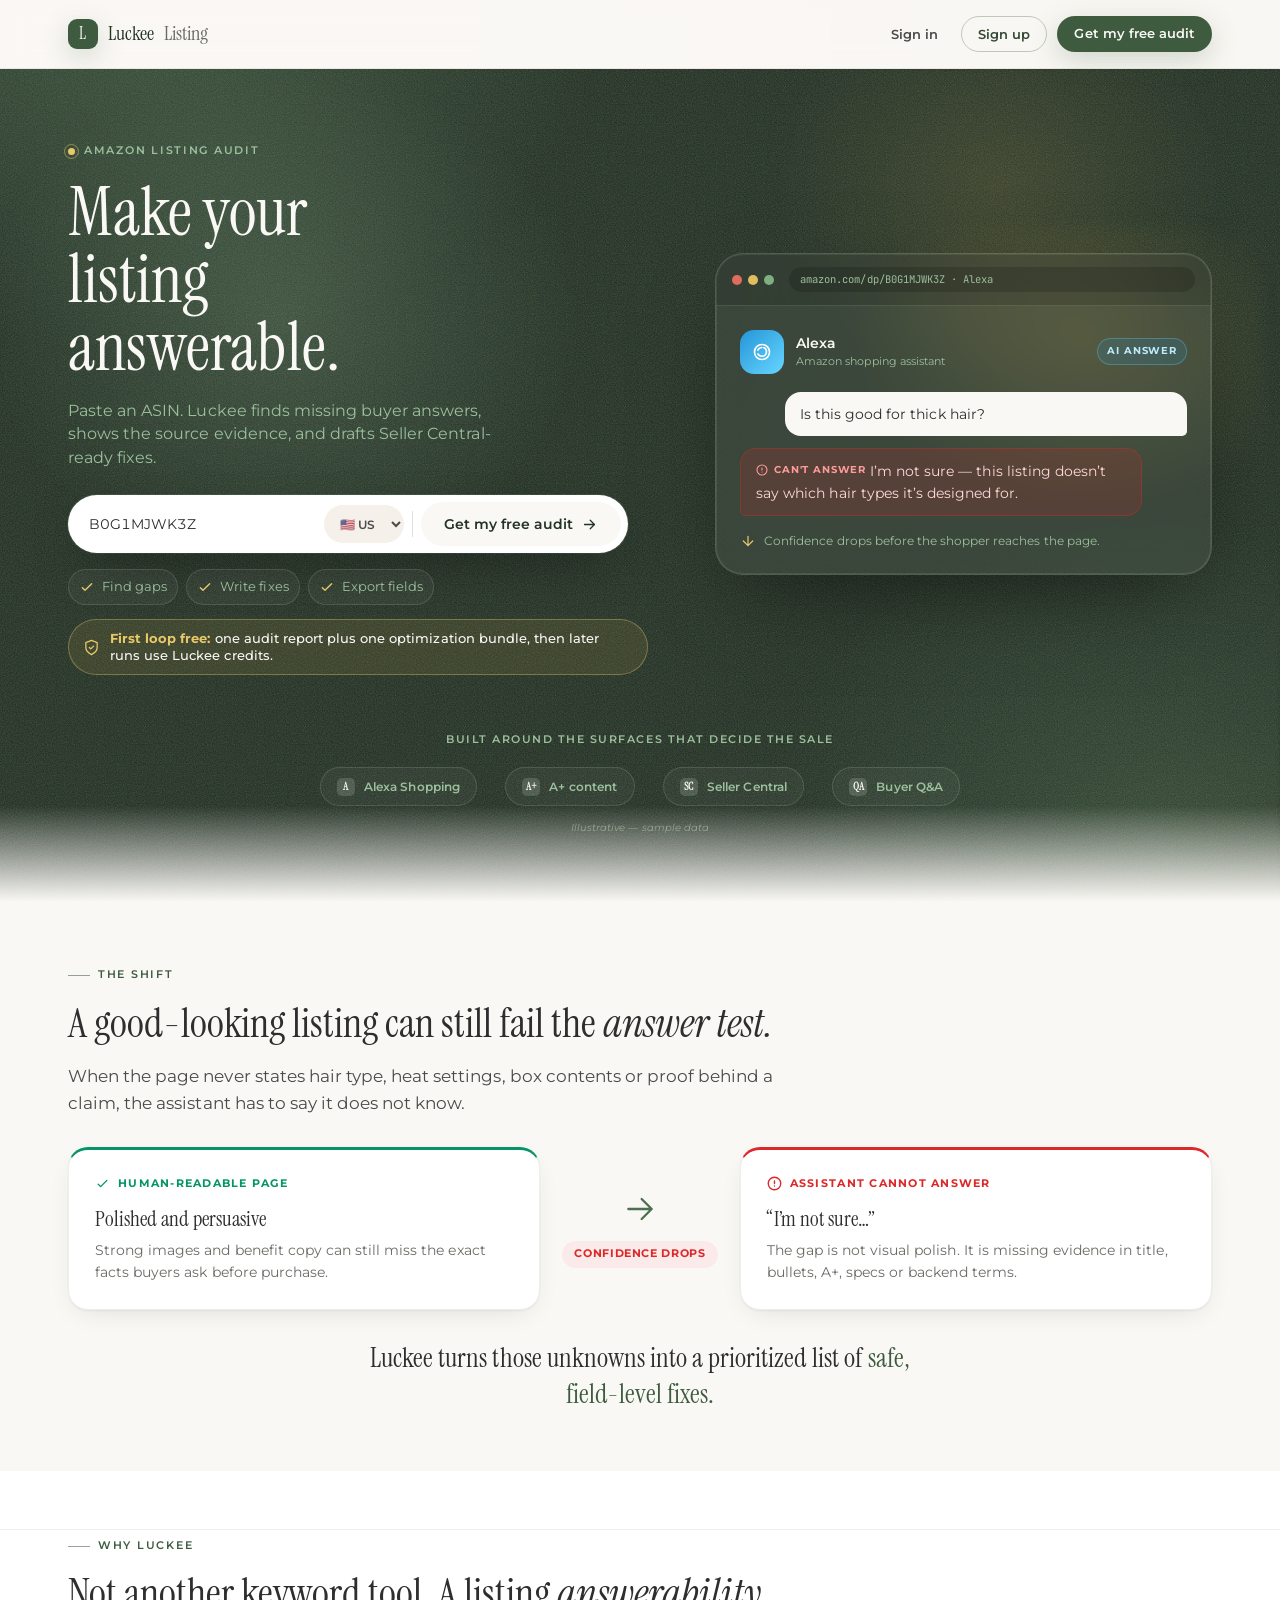
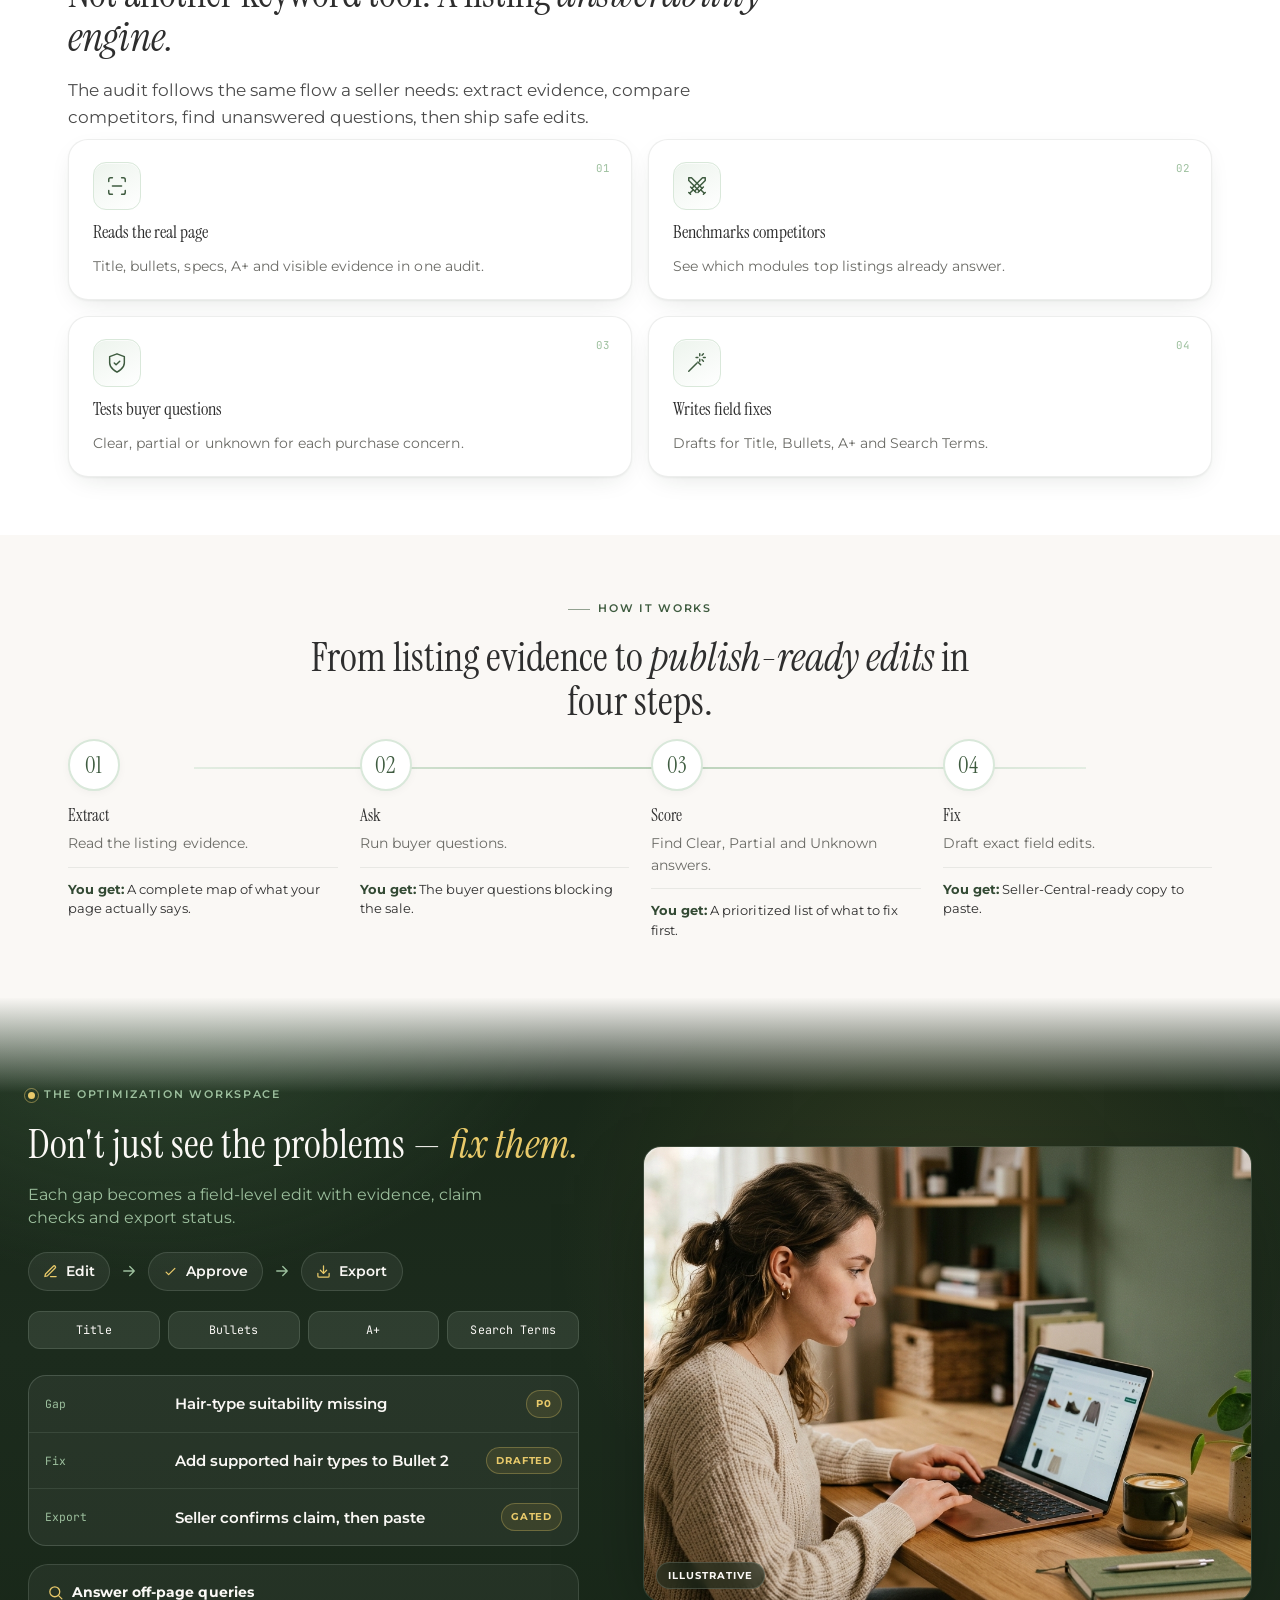
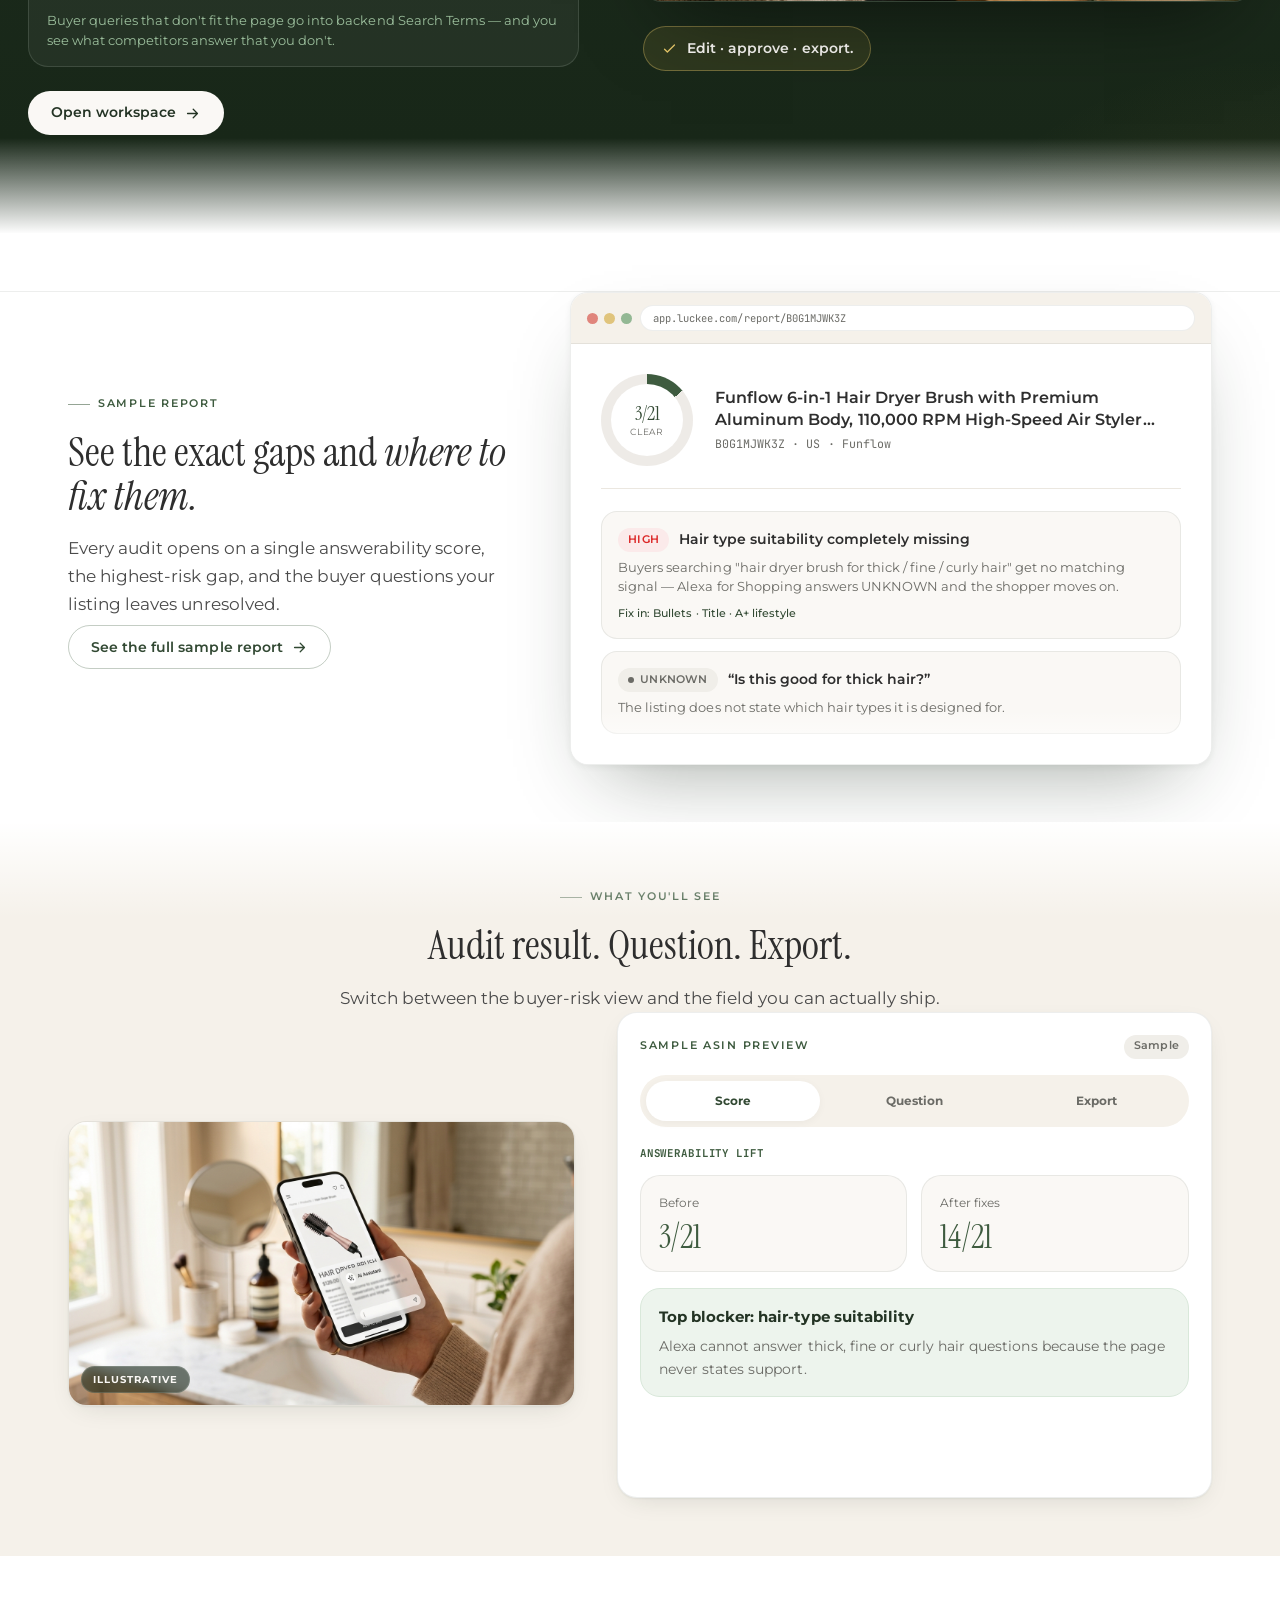
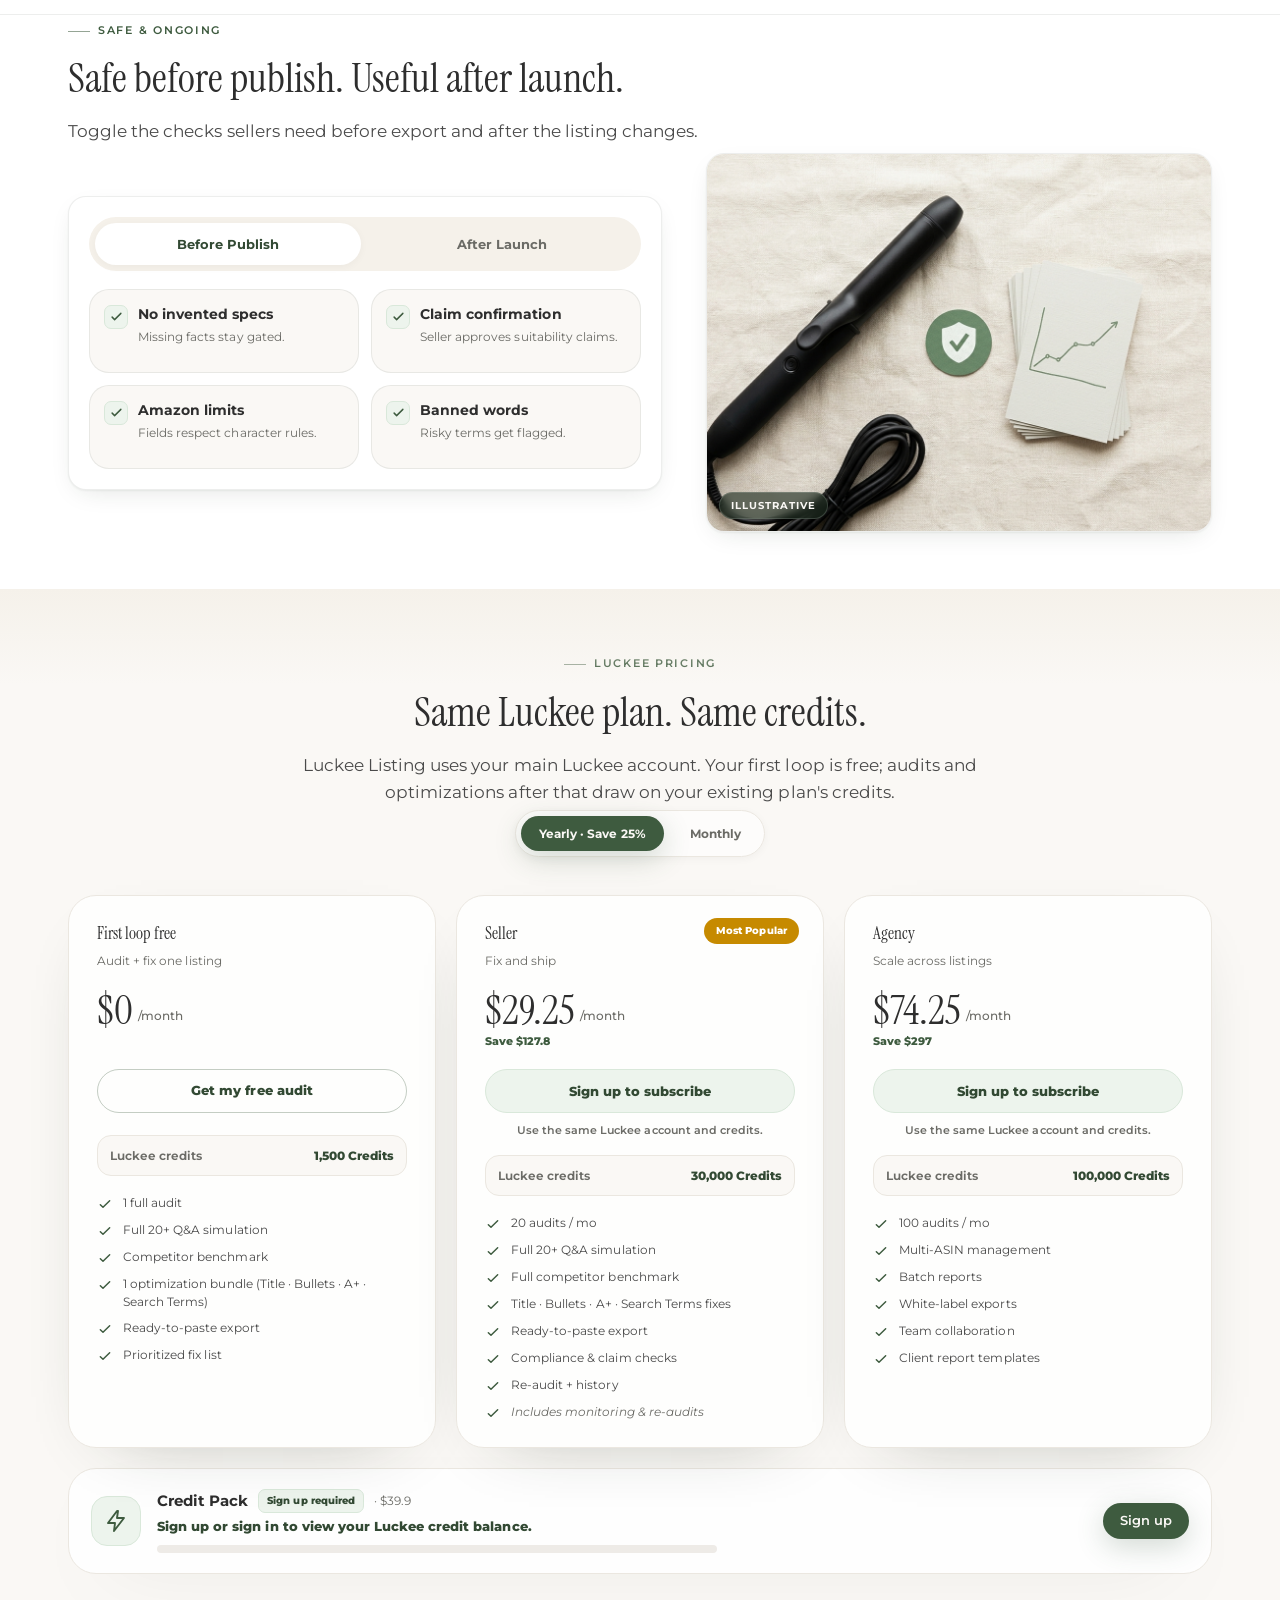
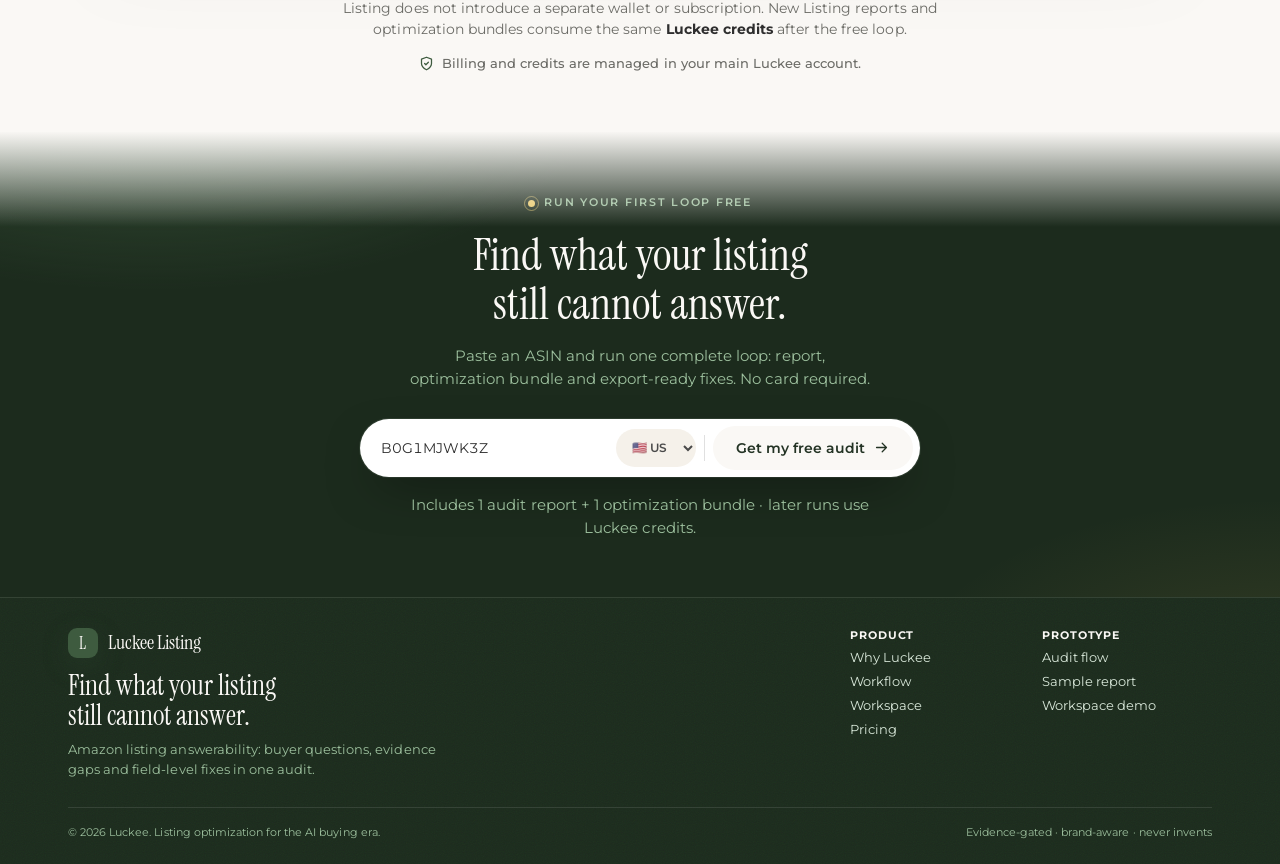
==== commit 00ebf827: "Fix audit auth flow in prototype" ====
--- a/index.html
+++ b/index.html
@@ -1290,16 +1290,9 @@
 
       /* ---- chrome ---- */
       function landingNav() {
-        const link = (href, label) => `<a href="${href}">${label}</a>`;
         return `
           <nav class="nav"><div class="container nav-inner">
             <a class="brand" href="index.html"><span class="mark">L</span>Luckee <span style="color:var(--muted);font-weight:400">Listing</span></a>
-            <div class="nav-links">
-              ${link("#why", "Why Luckee")}
-              ${link("#how", "Workflow")}
-              ${link("#workspace", "Workspace")}
-              ${link("#pricing", "Pricing")}
-            </div>
             <div class="nav-actions">
               <span data-account-slot></span>
               <a class="btn btn-primary btn-sm" href="audit.html" aria-label="Get my free audit"><span class="cta-full" aria-hidden="true">Get my free audit</span><span class="cta-short" aria-hidden="true">Free audit</span></a>
--- a/tokens.css
+++ b/tokens.css
@@ -90,7 +90,7 @@
 }
 
 /* ---- Typography ---- */
-h1,h2,h3,h4 { font-family: var(--serif); font-weight: 400; letter-spacing: -.01em; line-height: 1.08; margin: 0; color: var(--neutral-900); }
+h1,h2,h3,h4 { font-family: var(--serif); font-weight: 400; letter-spacing: 0; line-height: 1.08; margin: 0; color: var(--neutral-900); }
 h1 { font-size: clamp(2.6rem, 5vw, 4.1rem); }
 h2 { font-size: clamp(1.9rem, 3.2vw, 2.7rem); }
 h3 { font-size: 1.4rem; }
@@ -179,6 +179,126 @@
 }
 .badge-trust { background: rgba(255,255,255,.08); color: var(--forest-100); border-color: rgba(217,232,218,.25); }
 
+/* ---- Funnel / credit prototype components ---- */
+.funnel-strip {
+  display: flex; align-items: center; justify-content: space-between; gap: 22px; flex-wrap: wrap;
+  padding: 15px 18px; border-radius: var(--r-input);
+  background: linear-gradient(135deg, var(--forest-050), var(--card));
+  border: 1px solid var(--forest-100);
+  box-shadow: 0 1px 2px rgba(28,43,29,.04), 0 10px 28px -22px rgba(28,43,29,.26);
+}
+.funnel-main { display: flex; flex-direction: column; gap: 3px; min-width: 260px; flex: 1; }
+.funnel-main strong { color: var(--forest-800); font-size: .98rem; line-height: 1.35; }
+.funnel-main span:last-child { color: var(--neutral-700); font-size: .84rem; line-height: 1.45; }
+.funnel-kicker {
+  font-family: var(--sans); font-weight: 700; font-size: .66rem; letter-spacing: .12em;
+  text-transform: uppercase; color: var(--forest-600);
+}
+.funnel-ledger { display: flex; align-items: center; justify-content: flex-end; gap: 8px; flex-wrap: wrap; }
+.ledger-pill {
+  display: inline-flex; align-items: center; min-height: 30px; padding: 6px 11px;
+  border-radius: var(--r-pill); font-size: .76rem; font-weight: 600;
+  background: var(--oat-100); color: var(--neutral-700); border: 1px solid var(--border-soft);
+  white-space: nowrap;
+}
+.ledger-pill.available { background: var(--success-bg); color: var(--success-600); border-color: color-mix(in srgb, var(--success-600) 22%, white); }
+.ledger-pill.spent { background: var(--neutral-bg); color: var(--muted); border-color: var(--border-soft); }
+.funnel-modal-overlay {
+  position: fixed; inset: 0; z-index: 80; display: none; align-items: center; justify-content: center;
+  padding: 22px; background: rgba(28,43,29,.38); backdrop-filter: blur(9px);
+}
+.funnel-modal-overlay.open { display: flex; animation: fadeUp .24s var(--ease); }
+.funnel-modal { width: min(520px, 100%); position: relative; box-shadow: var(--sh-lg); }
+.funnel-modal h2 { margin: 12px 0 0; font-size: 2rem; }
+.funnel-modal p { margin: 10px 0 0; color: var(--neutral-700); font-size: .94rem; line-height: 1.55; }
+.funnel-modal-close {
+  position: absolute; top: 14px; right: 14px; width: 34px; height: 34px; border: 0; border-radius: var(--r-pill);
+  background: var(--oat-200); color: var(--muted); font-size: 1.25rem; line-height: 1; cursor: pointer;
+}
+.funnel-modal-close:hover { background: var(--oat-250); color: var(--neutral-900); }
+.credit-cost {
+  display: flex; align-items: center; justify-content: space-between; margin-top: 18px;
+  padding: 14px 16px; border-radius: var(--r-input);
+  background: var(--warning-bg); border: 1px solid color-mix(in srgb, var(--warning-600) 28%, white);
+  color: #8a5108; font-weight: 700;
+}
+.credit-foot { font-size: .82rem !important; color: var(--muted) !important; }
+.funnel-modal-actions { display: flex; justify-content: flex-end; gap: 10px; flex-wrap: wrap; margin-top: 24px; }
+.ledger-action {
+  min-height: 30px; padding: 6px 11px; border-radius: var(--r-pill); border: 1px solid var(--forest-600);
+  background: var(--forest-600); color: var(--oat-100); font: 600 .76rem var(--sans); cursor: pointer;
+}
+.ledger-action.ghost { background: var(--card); color: var(--forest-700); border-color: var(--forest-100); }
+.nav-actions, .app-actions { display: flex; align-items: center; gap: 10px; }
+.account-auth { display: flex; align-items: center; gap: 6px; }
+.account-pill {
+  display: inline-flex; align-items: center; gap: 9px; min-height: 36px; padding: 4px 9px 4px 5px;
+  border-radius: var(--r-pill); background: var(--forest-050); border: 1px solid var(--forest-100); color: var(--forest-800);
+}
+.account-avatar {
+  width: 26px; height: 26px; border-radius: 50%; display: grid; place-items: center;
+  background: var(--forest-600); color: var(--oat-100); font: 600 .78rem var(--serif);
+}
+.account-copy { display: flex; flex-direction: column; line-height: 1.05; }
+.account-copy b { font-size: .78rem; font-weight: 700; color: var(--forest-800); }
+.account-copy em { font-size: .64rem; font-style: normal; color: var(--muted); margin-top: 3px; }
+.account-signout {
+  border: 0; background: transparent; color: var(--muted); font: 600 .68rem var(--sans); cursor: pointer; padding: 0 4px;
+}
+.account-signout:hover { color: var(--forest-700); }
+.auth-modal { width: min(430px, 100%); position: relative; text-align: center; box-shadow: var(--sh-lg); }
+.auth-logo {
+  width: 52px; height: 52px; border-radius: 16px; display: grid; place-items: center; margin: 0 auto 14px;
+  background: var(--forest-600); color: var(--oat-100); font: 1.7rem var(--serif); box-shadow: var(--sh-brand);
+}
+.auth-modal h2 { font-size: 2rem; margin: 0; }
+.auth-modal > p { margin: 8px auto 0; color: var(--muted); font-size: .86rem; }
+.auth-google {
+  width: 100%; height: 44px; margin-top: 20px;
+  display: inline-flex; align-items: center; justify-content: center; gap: 10px;
+  border: 1px solid var(--border); border-radius: var(--r-pill);
+  background: var(--card); color: var(--neutral-900);
+  font: 700 .9rem var(--sans); cursor: pointer;
+  box-shadow: 0 1px 2px rgba(28,43,29,.04);
+  transition: transform .15s var(--ease), border-color .15s var(--ease), box-shadow .15s var(--ease);
+}
+.auth-google:hover {
+  transform: translateY(-1px);
+  border-color: var(--forest-100);
+  box-shadow: 0 10px 28px -20px rgba(28,43,29,.34);
+}
+.auth-google:active { transform: scale(.985); }
+.google-mark {
+  width: 22px; height: 22px; display: grid; place-items: center;
+  border-radius: 50%; background: #fff; box-shadow: 0 0 0 1px rgba(0,0,0,.04);
+}
+.auth-divider {
+  display: flex; align-items: center; gap: 10px; margin-top: 16px;
+  color: var(--muted); font-size: .68rem; font-weight: 700;
+  letter-spacing: .08em; text-transform: uppercase;
+}
+.auth-divider::before,
+.auth-divider::after {
+  content: ""; height: 1px; flex: 1; background: var(--border-soft);
+}
+.auth-tabs {
+  display: grid; grid-template-columns: 1fr 1fr; gap: 4px; padding: 4px; margin-top: 14px;
+  border-radius: var(--r-pill); background: var(--oat-200); border: 1px solid var(--border-soft);
+}
+.auth-tabs button {
+  height: 34px; border: 0; border-radius: var(--r-pill); background: transparent; color: var(--neutral-700);
+  font: 700 .82rem var(--sans); cursor: pointer;
+}
+.auth-tabs button.is-active { background: var(--forest-600); color: var(--oat-100); box-shadow: var(--sh-brand); }
+.auth-panel { margin-top: 18px; text-align: left; }
+.auth-panel label { display: block; margin-top: 12px; color: var(--neutral-700); font-size: .78rem; font-weight: 700; }
+.auth-panel .input { margin-top: 6px; height: 42px; padding: 10px 13px; font-size: .86rem; }
+.auth-inline { display: grid; grid-template-columns: minmax(0, 1fr) auto; gap: 8px; align-items: end; margin-top: 6px; }
+.auth-inline .input { margin-top: 0; }
+.auth-row { display: flex; justify-content: flex-end; margin: 10px 0 14px; }
+.auth-row a { color: var(--forest-600); font-size: .78rem; font-weight: 600; }
+.auth-legal { margin-top: 12px !important; font-size: .72rem !important; color: var(--muted) !important; line-height: 1.45 !important; text-align: center; }
+
 /* ---- Top navigation ---- */
 .nav {
   position: sticky; top: 0; z-index: 40;
@@ -191,10 +311,6 @@
   width: 30px; height: 30px; border-radius: 9px; background: var(--forest-600); color: var(--oat-100);
   display: grid; place-items: center; font-family: var(--serif); font-size: 1.1rem; box-shadow: var(--sh-brand);
 }
-.nav-links { display: flex; align-items: center; gap: 28px; }
-.nav-links a { font-size: .9rem; font-weight: 500; color: var(--neutral-700); transition: color .15s; }
-.nav-links a:hover { color: var(--forest-600); }
-
 /* app header (report / workspace) */
 .appbar { background: var(--card); border-bottom: 1px solid var(--border); position: sticky; top: 0; z-index: 40; }
 .steps { display: flex; align-items: center; gap: 8px; font-size: .82rem; font-weight: 500; color: var(--muted); }
@@ -297,16 +413,94 @@
   .cta-short { display: inline; }
   .nav-inner .btn { padding: 0 14px; }
   .container { padding: 0 18px; }
+  .funnel-strip { align-items: stretch; }
+  .funnel-ledger { justify-content: flex-start; }
+  .funnel-modal-actions .btn { width: 100%; }
+  .account-copy, .account-signout, .account-auth .btn-outline { display: none; }
+  .nav-actions, .app-actions { gap: 7px; }
+  .auth-modal { padding: 30px 22px !important; }
 }
 
 /* ---- Footer ---- */
-.footer { background: var(--forest-900); color: var(--oat-200); position: relative; overflow: hidden; }
+.footer {
+  background: var(--forest-900);
+  color: var(--oat-200);
+  position: relative;
+  overflow: hidden;
+  border-top: 1px solid rgba(217,232,218,.12);
+}
+.footer-compact {
+  position: relative;
+  z-index: 1;
+  padding: 30px 28px 22px;
+}
+.footer-grid {
+  display: grid;
+  grid-template-columns: minmax(0, 1fr) 150px 170px;
+  gap: 42px;
+  align-items: start;
+}
+.footer-brand { color: var(--oat-100); }
+.footer-lede { max-width: 440px; }
+.footer-lede h2 {
+  color: var(--oat-100);
+  margin: 14px 0 8px;
+  font-size: clamp(1.45rem, 2.4vw, 1.85rem);
+  max-width: 18ch;
+}
+.footer-lede p {
+  color: var(--forest-300);
+  margin: 0;
+  max-width: 44ch;
+  font-size: .86rem;
+  line-height: 1.5;
+}
+.footer-nav {
+  display: grid;
+  gap: 8px;
+  min-width: 0;
+  font-size: .84rem;
+  line-height: 1.25;
+}
+.footer-nav strong {
+  color: var(--oat-100);
+  font-size: .76rem;
+  letter-spacing: .08em;
+  text-transform: uppercase;
+}
 .footer a { color: var(--forest-100); }
 .footer a:hover { color: #fff; }
+.footer-bottom {
+  display: flex;
+  align-items: center;
+  justify-content: space-between;
+  gap: 16px;
+  flex-wrap: wrap;
+  margin-top: 28px;
+  padding-top: 16px;
+  border-top: 1px solid rgba(255,255,255,.1);
+  color: var(--forest-300);
+  font-size: .76rem;
+}
 
 /* ---- Responsive ---- */
 @media (max-width: 920px) {
-  .nav-links { display: none; }
   .section { padding: 60px 0; }
   .hide-sm { display: none !important; }
-}
+  .footer-grid {
+    grid-template-columns: minmax(0, 1fr) minmax(110px, .34fr) minmax(132px, .42fr);
+    gap: 24px;
+  }
+  .footer-lede h2 { max-width: 16ch; }
+  .footer-nav { font-size: .8rem; }
+  .footer-bottom { margin-top: 22px; }
+}
+@media (max-width: 680px) {
+  .footer-compact { padding: 34px 18px 24px; }
+  .footer-grid { grid-template-columns: 1fr 1fr; gap: 24px; }
+  .footer-lede { grid-column: 1 / -1; }
+  .footer-bottom { display: grid; gap: 8px; }
+}
+@media (max-width: 460px) {
+  .footer-grid { grid-template-columns: 1fr; }
+}
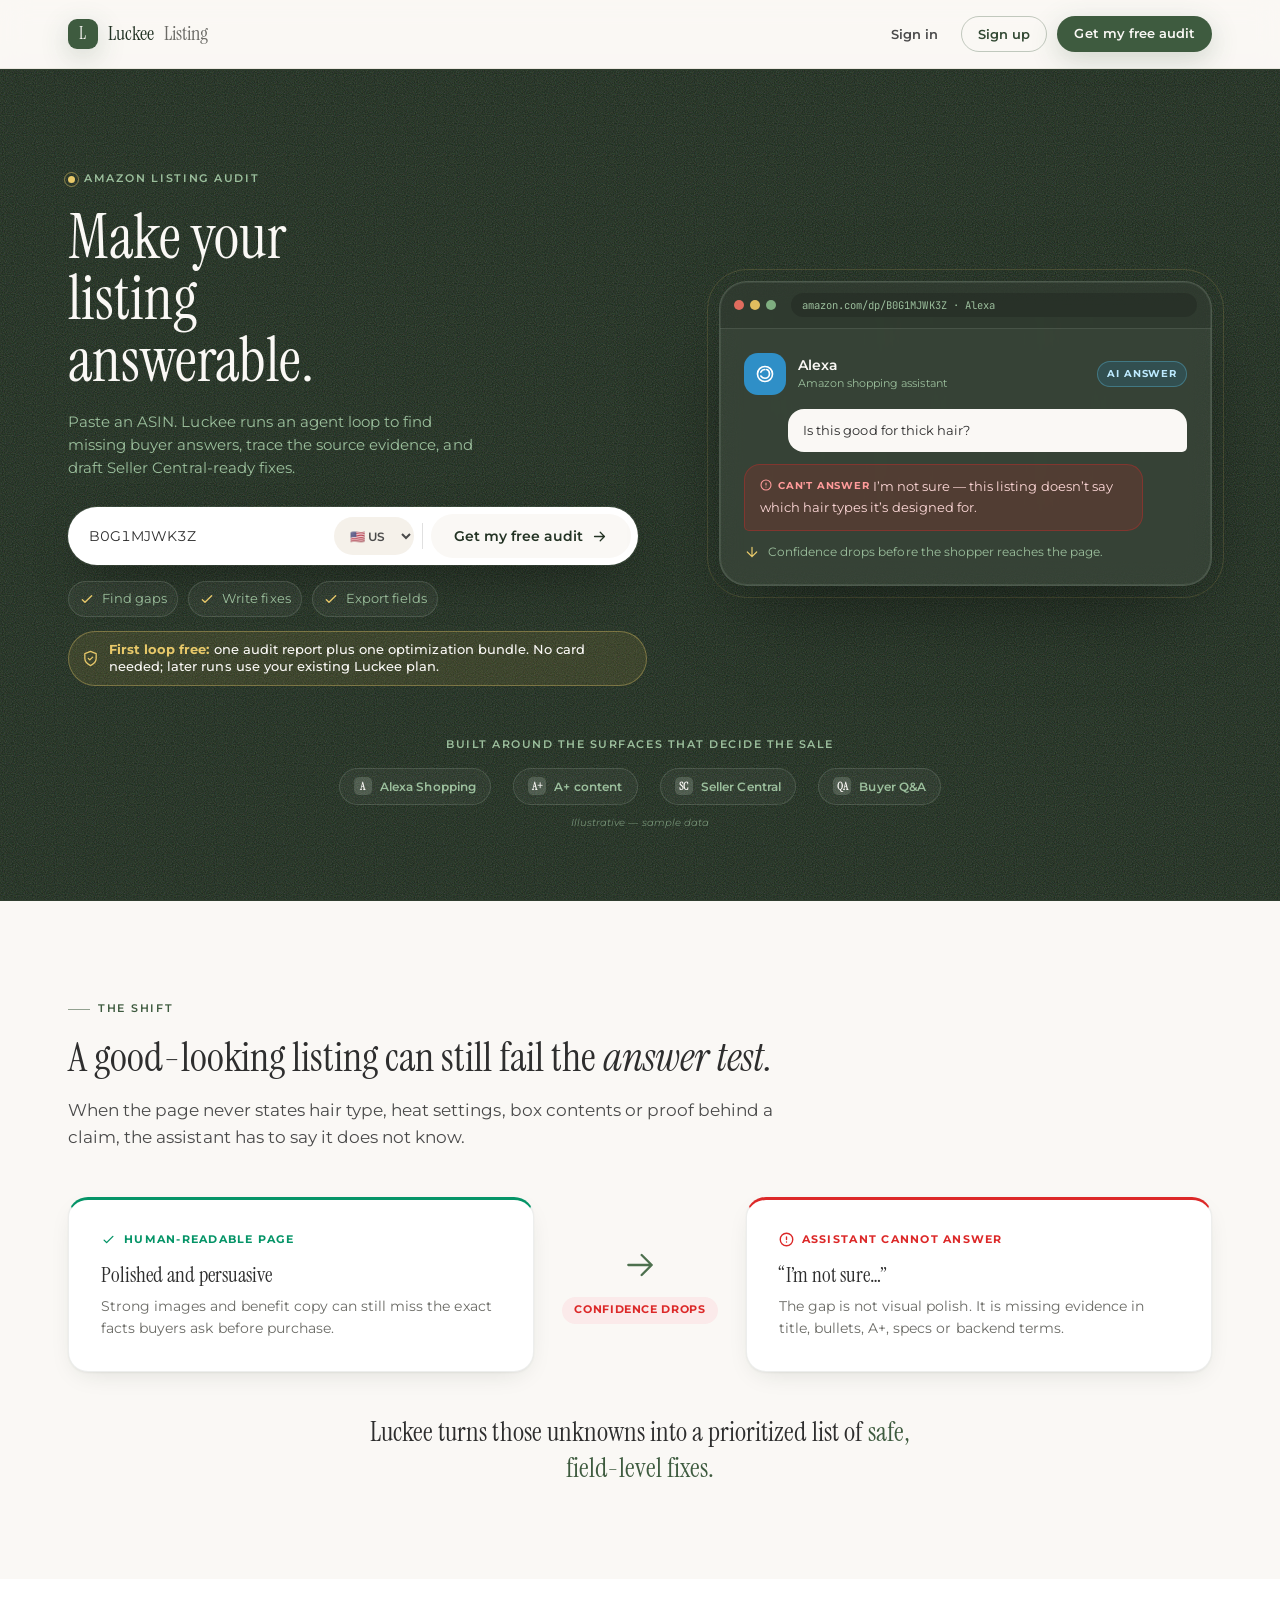
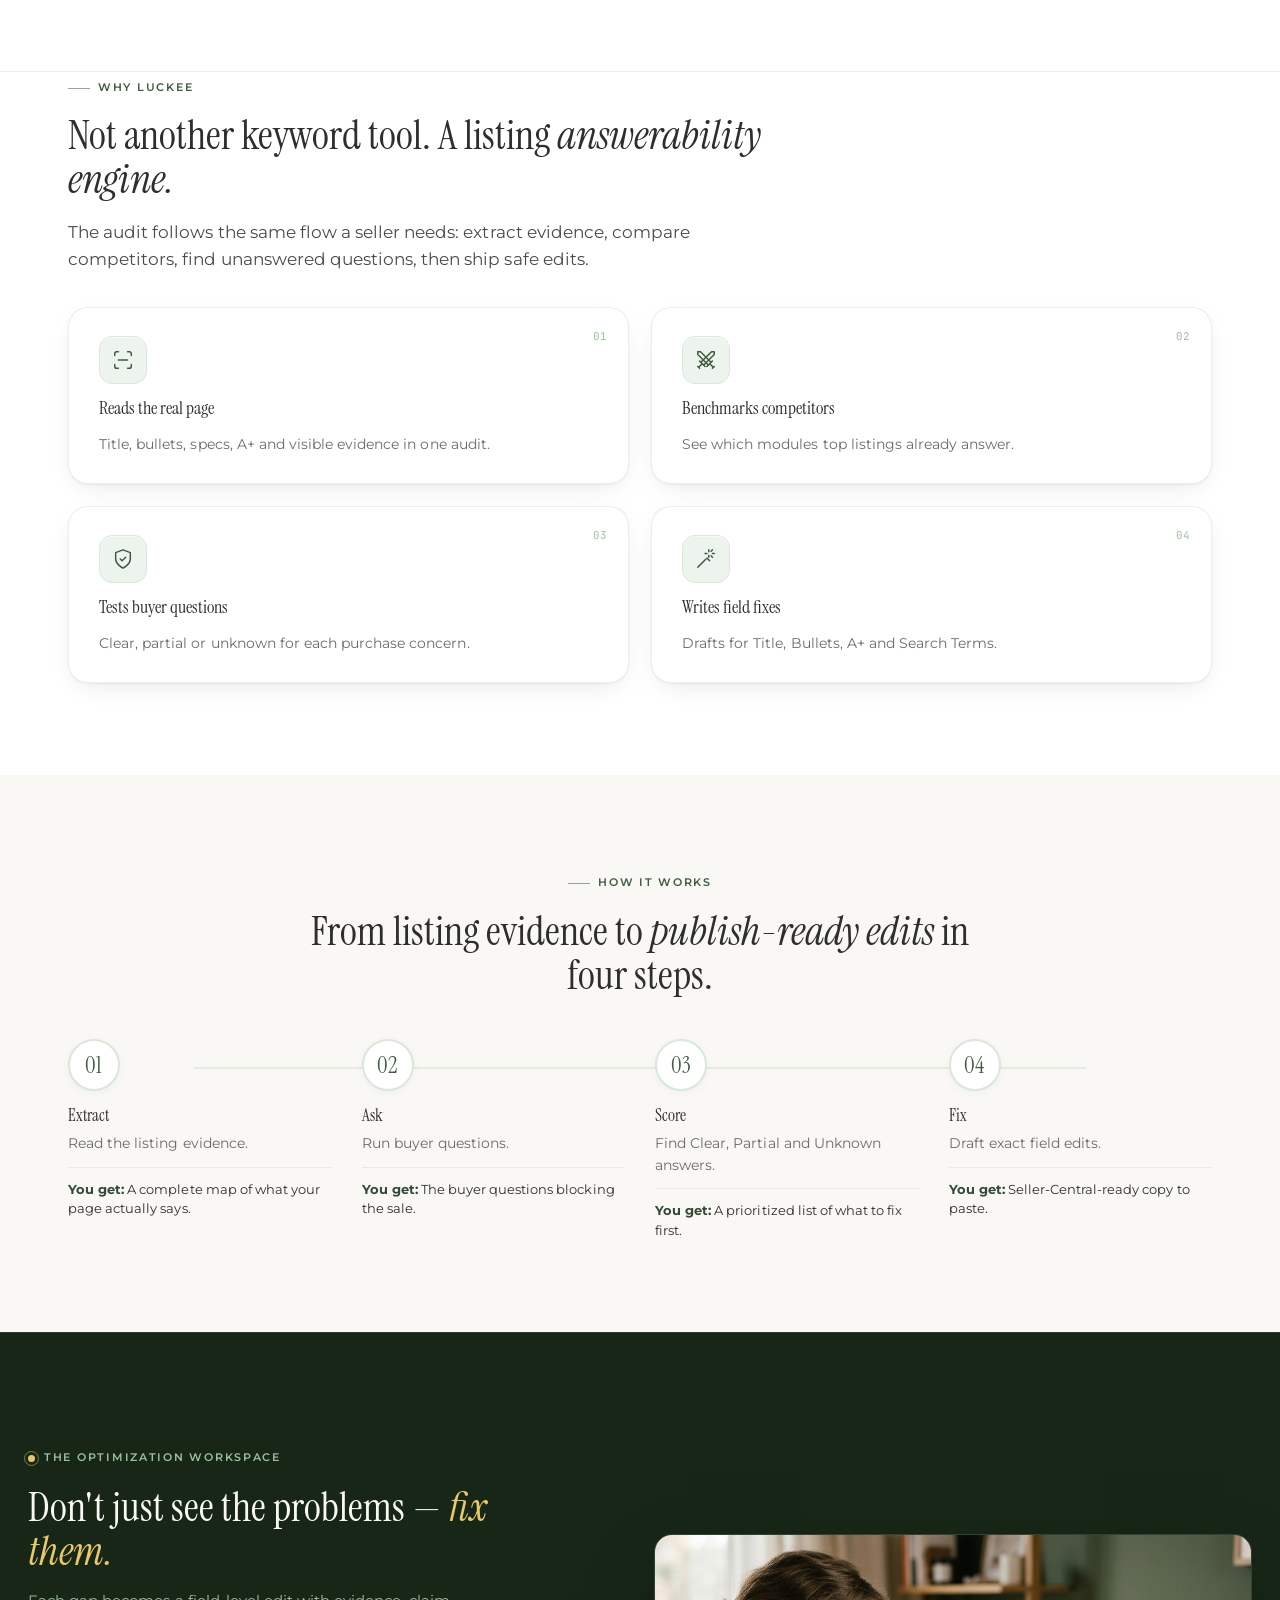
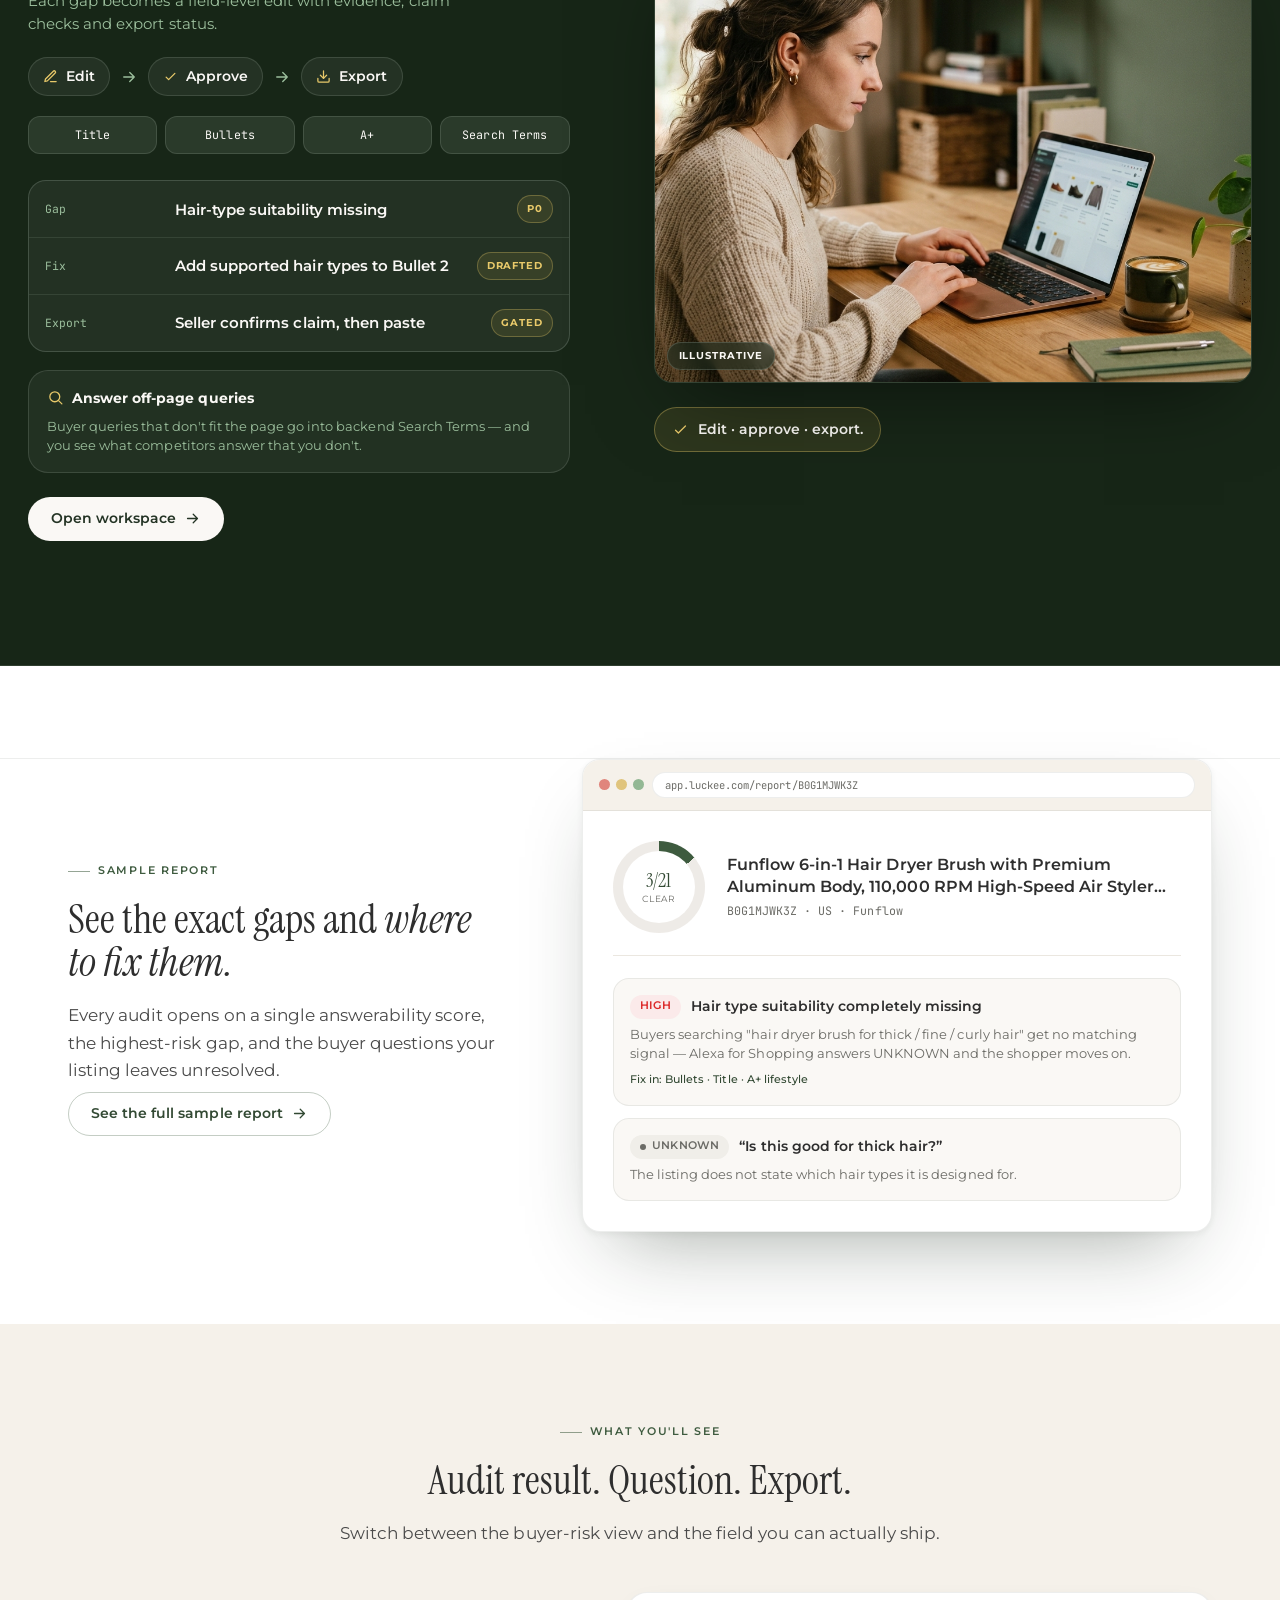
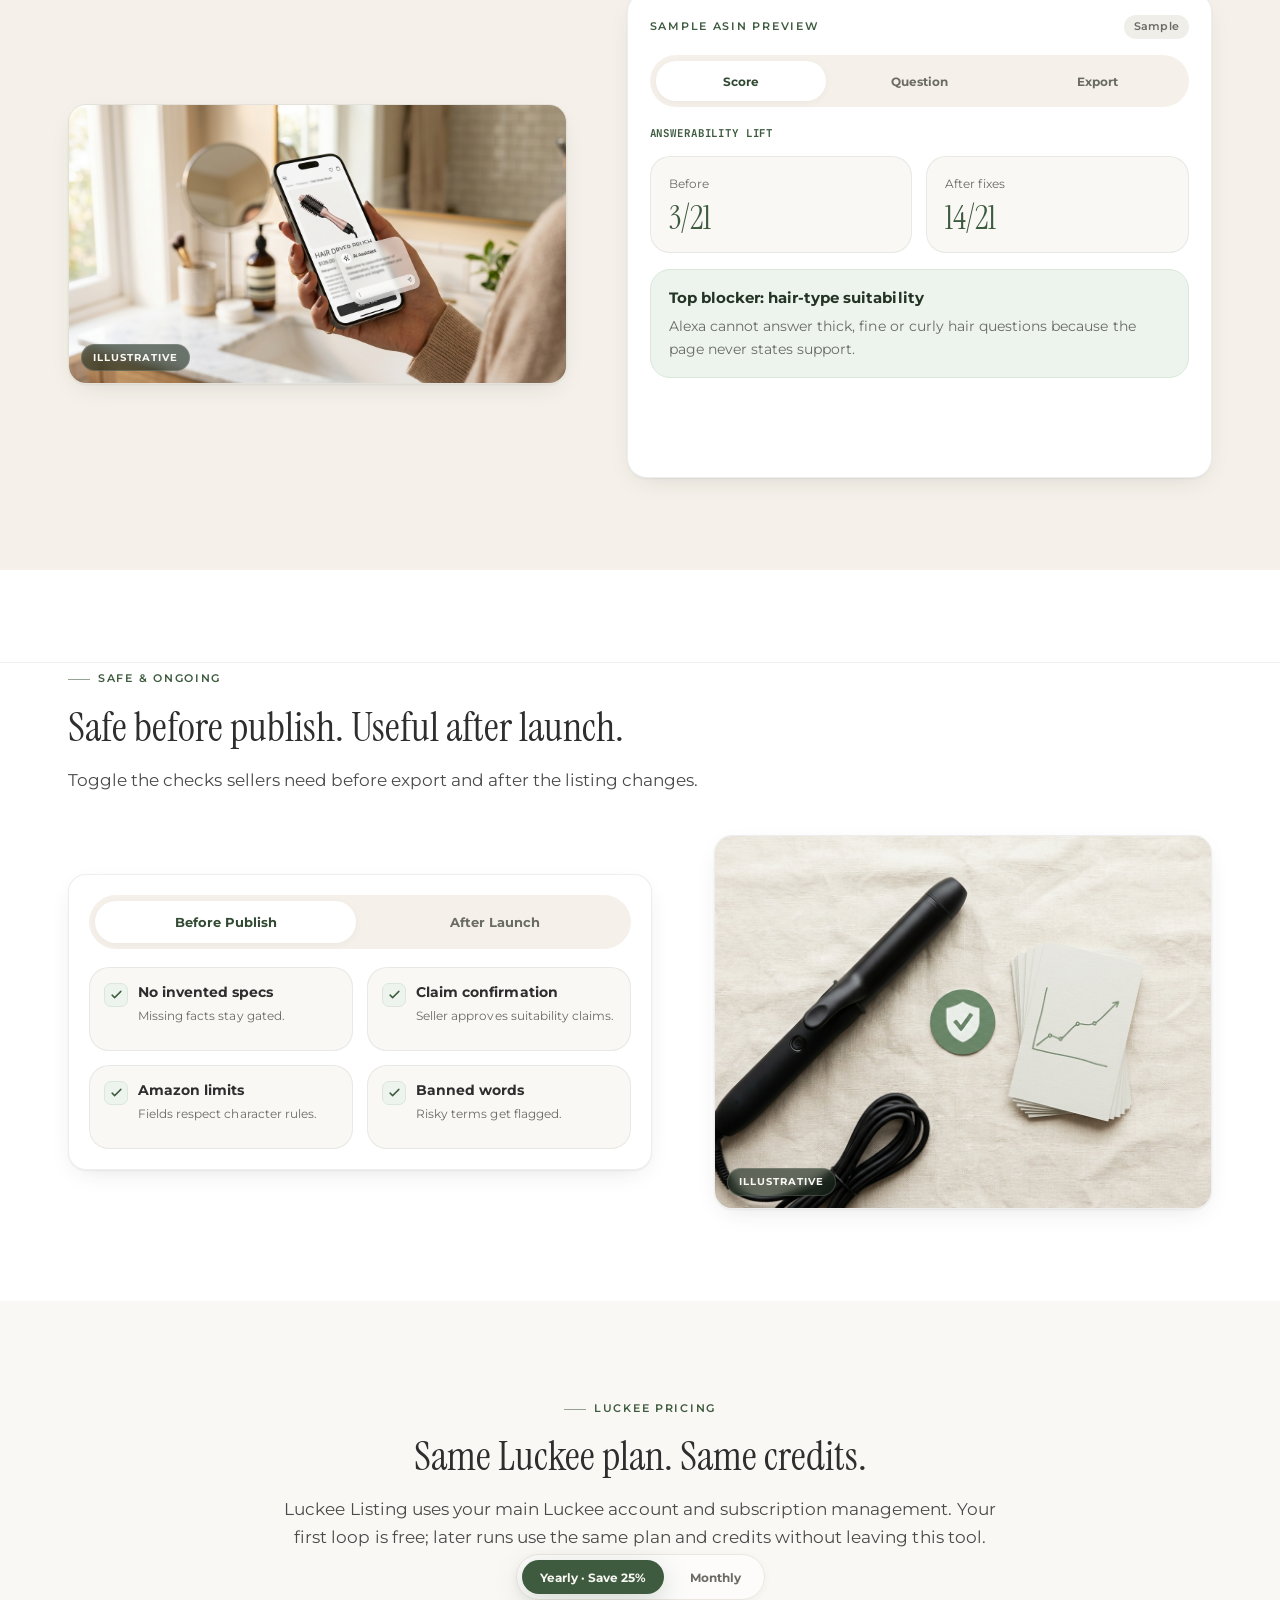
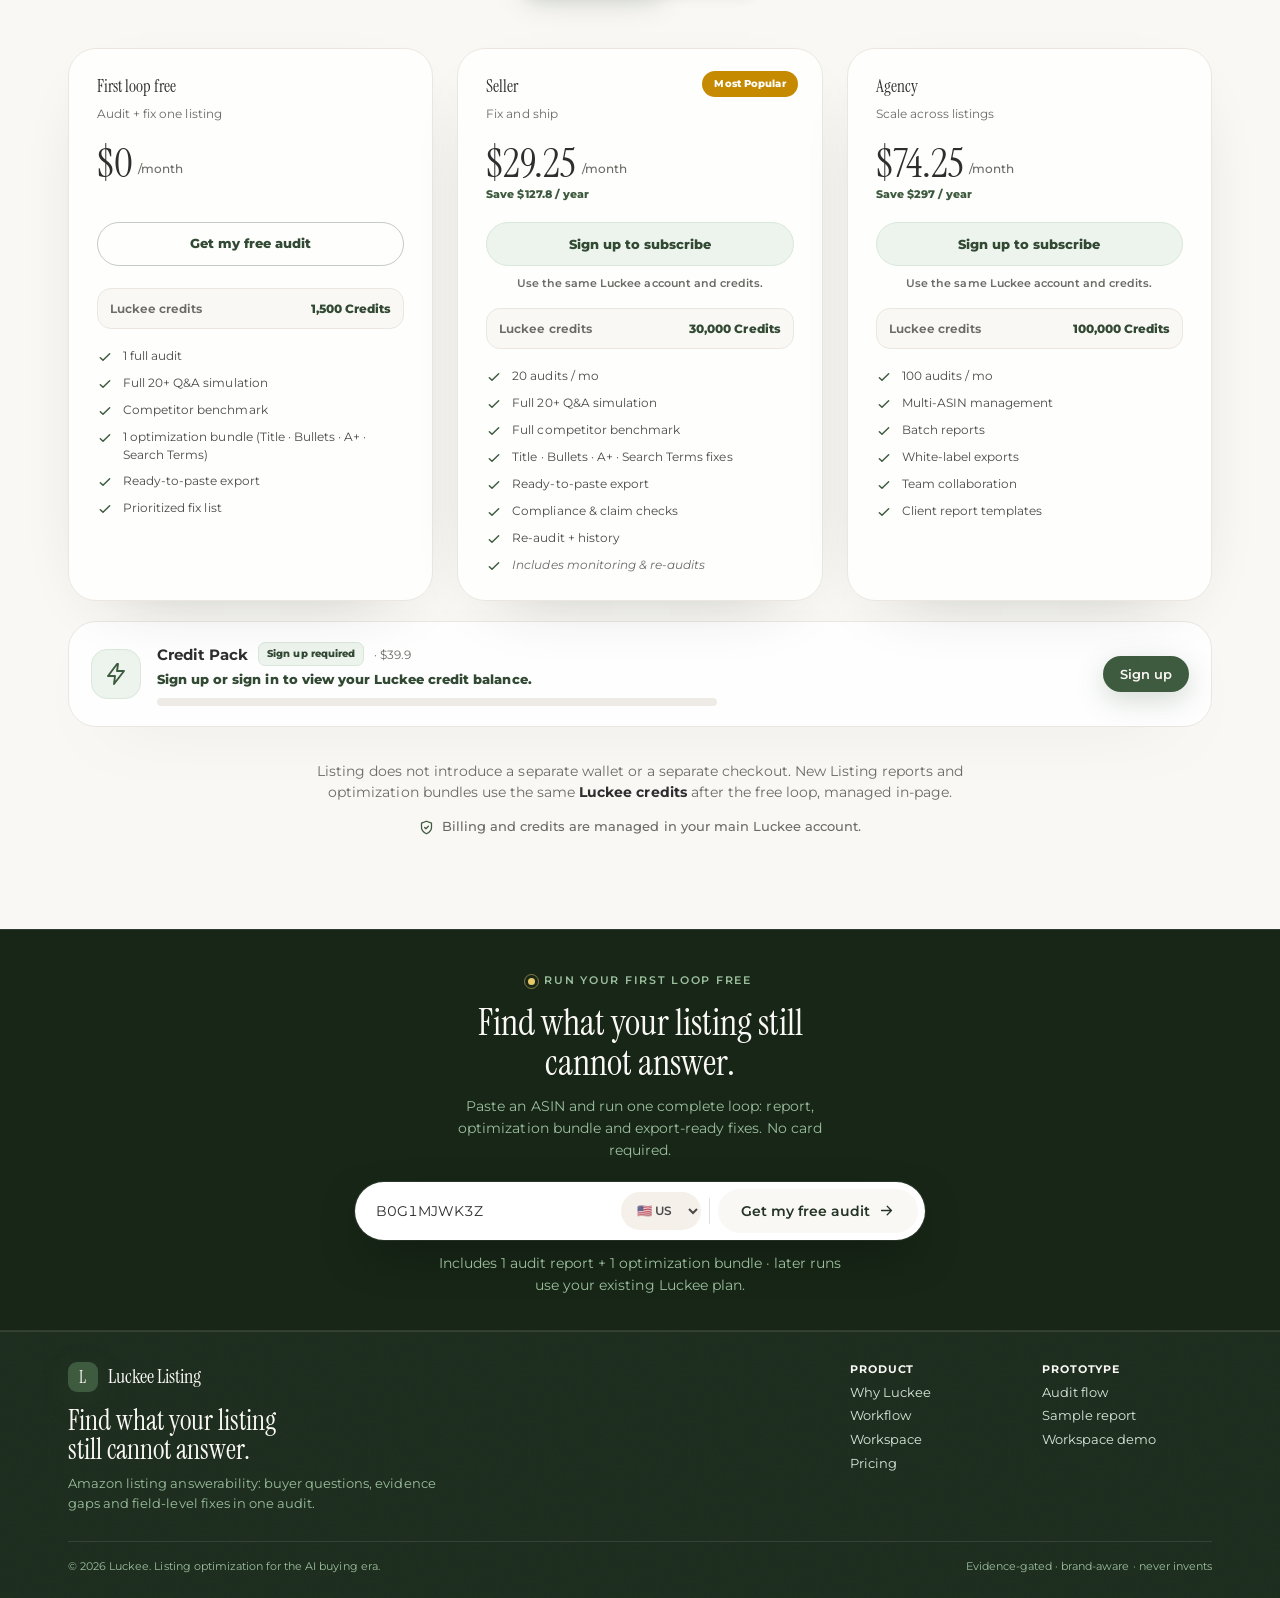
==== commit 2142a527: "Align listing prototype flow and styling" ====
--- a/index.html
+++ b/index.html
@@ -5,7 +5,7 @@
   <meta name="viewport" content="width=device-width, initial-scale=1.0">
   <title>Luckee Listing · Make your Amazon listing answerable</title>
   <link rel="icon" href="data:,">
-  <link rel="stylesheet" href="tokens.css">
+  <link rel="stylesheet" href="tokens.css?v=footer-fit-20260610">
   <noscript><style>.b-reveal,.b-stagger>*{opacity:1!important;transform:none!important}</style></noscript>
   <style>
     /* ============================================================
@@ -16,8 +16,8 @@
 
     /* ---------- landing-local type scale & rhythm ---------- */
     :root{
-      --b-band-pad: 58px;         /* tighter section rhythm for a product-led landing page */
-      --b-band-pad-sm: 44px;
+      --b-band-pad: 92px;         /* generous section rhythm for a product-led landing page */
+      --b-band-pad-sm: 64px;
       --b-radius-frame: 18px;
       --b-shadow-card: 0 1px 2px rgba(28,43,29,.05), 0 8px 28px -12px rgba(28,43,29,.18);
       --b-shadow-card-hover: 0 2px 4px rgba(28,43,29,.06), 0 24px 56px -20px rgba(28,43,29,.34);
@@ -37,30 +37,24 @@
     .band-oat{ background: var(--oat-100); }
     .band-white{ background: var(--card); }
     .band-soft{ background: var(--oat-200); }
-    /* full-bleed deep-forest band with grain + atmosphere */
+    /* full-bleed deep-forest band, kept flat and editorial */
     .band-dark{
-      background: var(--forest-900); color: var(--oat-100); overflow: hidden;
+      background: #172617; color: var(--oat-100); overflow: hidden;
+      border-block: 1px solid rgba(217,232,218,.12);
     }
     .band-dark h2,.band-dark h3{ color: var(--oat-100); }
     .band-dark .muted,.band-dark .lede{ color: var(--forest-300); }
     .band-dark::before{
       content:""; position:absolute; inset:0; pointer-events:none; z-index:0;
-      background:
-        radial-gradient(58% 70% at 12% -8%, rgba(77,112,78,.50), transparent 60%),
-        radial-gradient(50% 64% at 100% 116%, rgba(201,168,76,.13), transparent 58%);
+      background: transparent;
     }
     .band-dark > .container{ position: relative; z-index: 1; }
 
-    /* smooth visual transitions between bands — feathered seam */
-    .seam{ position:absolute; left:0; right:0; height: 96px; pointer-events:none; z-index: 3; }
+    /* hard section edges feel cleaner than feathered gradient transitions */
+    .seam{ display:none; }
     .seam-top{ top:-1px; }
     .seam-bot{ bottom:-1px; }
-    .seam-oat-down{ background: linear-gradient(var(--oat-100), transparent); }
-    .seam-white-down{ background: linear-gradient(var(--card), transparent); }
-    .seam-soft-down{ background: linear-gradient(var(--oat-200), transparent); }
-    .seam-oat-up{ background: linear-gradient(transparent, var(--oat-100)); }
-    .seam-white-up{ background: linear-gradient(transparent, var(--card)); }
-    .seam-soft-up{ background: linear-gradient(transparent, var(--oat-200)); }
+    .seam-oat-down,.seam-white-down,.seam-soft-down,.seam-oat-up,.seam-white-up,.seam-soft-up{ background:none; }
 
     /* hairline rule that separates adjacent light bands */
     .band-rule{ border:0; height:1px; background: var(--b-hair); margin:0; }
@@ -99,27 +93,22 @@
     .b-tile{
       width: 46px; height: 46px; border-radius: 13px; flex-shrink:0;
       display:grid; place-items:center;
-      background: linear-gradient(150deg, var(--forest-050), var(--card));
+      background: var(--forest-050);
       border: 1px solid var(--forest-100); color: var(--forest-600);
       box-shadow: 0 1px 0 rgba(255,255,255,.7) inset;
     }
 
     /* ============================================================
-       1 · HERO  (dark band, gradient-mesh glow)
+       1 · HERO  (solid dark band, no color gradient)
        ============================================================ */
-    .hero{ padding-block: 62px 58px; min-height: calc(100vh - 68px); display:flex; align-items:center; }
+    .hero{ padding-block: 62px 36px; min-height: calc(100vh - 68px); display:flex; align-items:center; }
     .hero-grid{
       display:grid; grid-template-columns: minmax(0,1.08fr) minmax(0,.92fr);
-      gap: 64px; align-items: center;
-    }
-    /* mesh accent layered over the dark band */
+      gap: 72px; align-items: center;
+    }
+    .hero-copy{ max-width: 640px; }
     .hero-mesh{
-      position:absolute; inset:0; z-index:0; pointer-events:none; opacity:.9;
-      background:
-        radial-gradient(38% 50% at 22% 30%, rgba(120,160,121,.32), transparent 62%),
-        radial-gradient(30% 42% at 78% 14%, rgba(201,168,76,.16), transparent 60%),
-        radial-gradient(46% 60% at 90% 92%, rgba(62,91,63,.55), transparent 66%);
-      filter: blur(2px);
+      display:none;
     }
     .hero > .hero-grain{ position:absolute; inset:0; z-index:1; pointer-events:none; }
     .hero-grid{ position:relative; z-index:2; }
@@ -140,18 +129,18 @@
 
     .hero h1{
       color: var(--oat-100); margin: 18px 0 0; max-width: 10.8ch;
-      font-size: clamp(3rem, 5.2vw, 4.55rem); line-height: 1.01; letter-spacing: 0;
+      font-size: clamp(2.85rem, 4.75vw, 4.2rem); line-height: 1.01; letter-spacing: 0;
     }
     .hero h1 em{ font-family: var(--serif); font-style: italic; font-weight:400; color: var(--premium-gold-light); }
     .hero-sub{
-      color: var(--forest-300); font-size: 1.04rem; line-height: 1.5; max-width: 39ch; margin: 18px 0 0;
+      color: var(--forest-300); font-size: 1rem; line-height: 1.52; max-width: 41ch; margin: 20px 0 0;
     }
     .hero-sub strong{ color: var(--oat-100); font-weight:600; }
     .hero-sub em{ font-style: italic; color: #ffd9d9; }
 
     /* audit start — bright pill row on dark */
     .audit-start{
-      display:flex; align-items:center; gap:8px; max-width: 560px; margin-top: 26px;
+      display:flex; align-items:center; gap:8px; max-width: 570px; margin-top: 28px;
       background: var(--card); border-radius: var(--r-pill); padding: 7px 7px 7px 9px;
       box-shadow: 0 18px 50px -18px rgba(0,0,0,.6), 0 0 0 1px rgba(217,232,218,.10);
     }
@@ -169,7 +158,7 @@
     .audit-start .btn{ flex-shrink:0; }
 
     .hero-trust{
-      display:flex; flex-wrap:wrap; gap:8px; align-items:center; margin-top:16px;
+      display:flex; flex-wrap:wrap; gap:8px 10px; align-items:center; margin-top:16px;
       font-size:.84rem; color: var(--forest-300);
     }
     .hero-trust .ti{
@@ -180,7 +169,7 @@
 
     .hero-dualopt{
       display:inline-flex; align-items:center; gap:10px; margin-top:14px;
-      padding: 10px 17px 10px 14px; border-radius: var(--r-pill);
+      padding: 9px 15px 9px 13px; border-radius: var(--r-pill);
       background: rgba(201,168,76,.12); border:1px solid rgba(232,201,106,.36);
       color: var(--oat-100); font-size:.86rem; font-weight:500; line-height:1.35; max-width: 580px;
     }
@@ -188,11 +177,12 @@
     .hero-dualopt strong{ color: var(--premium-gold-light); font-weight:700; }
 
     /* ---- floating assistant chat as a device card ---- */
-    .rufus-stage{ position: relative; max-width: 600px; margin-left:auto; }
+    .rufus-stage{ position: relative; max-width: 560px; margin-left:auto; }
     .rufus-stage::before{
-      content:""; position:absolute; inset:-8% -10% -14% -6%;
-      background: radial-gradient(60% 60% at 70% 30%, rgba(201,168,76,.18), transparent 70%);
-      filter: blur(8px); z-index:0; pointer-events:none;
+      content:""; position:absolute; inset:-12px;
+      border:1px solid rgba(232,201,106,.16);
+      border-radius: calc(var(--r-sheet) + 12px);
+      z-index:0; pointer-events:none;
     }
     .rufus-card{
       position: relative; z-index:1;
@@ -202,7 +192,7 @@
       overflow: hidden;
     }
     .rufus-chrome{
-      display:flex; align-items:center; gap:7px; padding: 13px 16px;
+      display:flex; align-items:center; gap:7px; padding: 11px 14px;
       border-bottom: 1px solid var(--b-hair-dark); background: rgba(0,0,0,.12);
     }
     .rufus-chrome .dots{ display:flex; gap:6px; }
@@ -216,10 +206,10 @@
       flex:1; min-width:0; overflow:hidden; text-overflow:ellipsis; white-space:nowrap;
     }
     .rufus-body{ padding: 24px; }
-    .rufus-head{ display:grid; grid-template-columns:44px 1fr auto; align-items:center; gap:12px; margin-bottom:18px; }
+    .rufus-head{ display:grid; grid-template-columns:42px 1fr auto; align-items:center; gap:12px; margin-bottom:14px; }
     .rufus-avatar{
-      width:44px; height:44px; border-radius:14px; flex-shrink:0;
-      background: linear-gradient(135deg,#2496d8,#68d5ff); display:grid; place-items:center; color:#fff;
+      width:42px; height:42px; border-radius:14px; flex-shrink:0;
+      background: #2f8fc7; display:grid; place-items:center; color:#fff;
     }
     .assistant-pill{
       font-size:.64rem; font-weight:700; letter-spacing:.09em; text-transform:uppercase;
@@ -228,7 +218,7 @@
     }
     .rufus-head .rh-name{ font-weight:600; font-size:.92rem; color: var(--oat-100); }
     .rufus-head .rh-meta{ font-size:.72rem; color: var(--forest-300); }
-    .bubble{ border-radius:16px; padding:12px 15px; font-size:.9rem; line-height:1.5; max-width:90%; }
+    .bubble{ border-radius:16px; padding:12px 15px; font-size:.88rem; line-height:1.48; max-width:90%; }
     .bubble-user{ background: var(--oat-100); color: var(--neutral-900); border-bottom-right-radius:5px; margin-left:auto; }
     .bubble-rufus{
       background: rgba(220,40,40,.16); color:#ffd9d9; border:1px solid rgba(220,40,40,.35);
@@ -239,19 +229,19 @@
       letter-spacing:.08em; text-transform:uppercase; color:#ff9b9b; margin-bottom:5px;
     }
     .rufus-caption{
-      margin-top:16px; font-size:.78rem; color: var(--forest-300); display:flex; align-items:center; gap:8px;
+      margin-top:12px; font-size:.78rem; color: var(--forest-300); display:flex; align-items:center; gap:8px;
     }
     .rufus-caption .arrow{ color: var(--premium-gold-light); }
 
     /* logo strip under hero */
-    .logo-strip{ margin-top: 42px; }
+    .logo-strip{ margin-top: 36px; }
     .logo-strip .ls-label{
       text-align:center; font-size:.72rem; letter-spacing:.14em; text-transform:uppercase;
-      color: var(--forest-300); margin-bottom:18px; font-weight:600;
-    }
-    .logo-row{ display:flex; flex-wrap:wrap; justify-content:center; align-items:center; gap:14px 28px; }
+      color: var(--forest-300); margin-bottom:14px; font-weight:600;
+    }
+    .logo-row{ display:flex; flex-wrap:wrap; justify-content:center; align-items:center; gap:12px 22px; }
     .logo-chip{
-      display:inline-flex; align-items:center; gap:9px; padding:9px 16px; border-radius: var(--r-pill);
+      display:inline-flex; align-items:center; gap:8px; padding:8px 14px; border-radius: var(--r-pill);
       border:1px solid var(--b-hair-dark); background: rgba(255,255,255,.04); color: var(--forest-300);
       font-size:.82rem; font-weight:600; letter-spacing:.01em;
     }
@@ -260,15 +250,15 @@
       display:grid; place-items:center; color: var(--oat-100); font-family: var(--serif); font-size:.72rem;
     }
     .logo-illus{
-      display:block; text-align:center; margin-top:14px; font-size:.68rem; color: rgba(156,191,157,.65);
+      display:block; text-align:center; margin-top:10px; font-size:.68rem; color: rgba(156,191,157,.65);
       font-style:italic;
     }
 
     /* ============================================================
        2 · THE SHIFT
        ============================================================ */
-    .compare-grid{ display:grid; grid-template-columns: 1fr auto 1fr; gap: 22px; align-items:stretch; margin-top: 30px; }
-    .compare-card{ padding: 26px 26px; display:flex; flex-direction:column; }
+    .compare-grid{ display:grid; grid-template-columns: 1fr auto 1fr; gap: 28px; align-items:stretch; margin-top: 46px; }
+    .compare-card{ padding: 32px; display:flex; flex-direction:column; }
     .compare-card .cc-label{
       font-size:.7rem; font-weight:700; letter-spacing:.12em; text-transform:uppercase;
       margin-bottom:16px; display:inline-flex; align-items:center; gap:8px;
@@ -284,7 +274,7 @@
       font-size:.72rem; font-weight:700; letter-spacing:.06em; text-transform:uppercase;
       color: var(--error-600); background: var(--error-bg); padding:5px 12px; border-radius: var(--r-pill); margin-top:12px;
     }
-    .stat-block{ margin-top: 30px; text-align:center; max-width: 56ch; margin-inline:auto; }
+    .stat-block{ margin-top: 42px; text-align:center; max-width: 56ch; margin-inline:auto; }
     .stat-line{
       font-family: var(--serif); font-size: clamp(1.35rem, 2.2vw, 1.8rem); line-height:1.34;
       color: var(--neutral-900); margin:0;
@@ -295,10 +285,10 @@
        3 · WHY US — clean 2×2 grid (4 core differentiators)
        ============================================================ */
     .bento{
-      display:grid; grid-template-columns: repeat(2, 1fr); gap: 16px; margin-top: 8px;
+      display:grid; grid-template-columns: repeat(2, 1fr); gap: 22px; margin-top: 34px;
       align-items: stretch;
     }
-    .why-card{ display:flex; flex-direction:column; gap:12px; padding: 22px 24px; justify-content:flex-start; }
+    .why-card{ display:flex; flex-direction:column; gap:14px; padding: 28px 30px; justify-content:flex-start; }
     .why-card h3{ font-size:1.18rem; line-height:1.18; }
     .why-card p{ color: var(--muted); font-size:.92rem; margin:0; line-height:1.6; }
     .why-card .b-tile{ width:48px; height:48px; }
@@ -331,10 +321,10 @@
     /* ============================================================
        4 · HOW IT WORKS — connected step flow
        ============================================================ */
-    .how-flow{ display:grid; grid-template-columns: repeat(4,1fr); gap: 22px; position:relative; margin-top: 8px; }
+    .how-flow{ display:grid; grid-template-columns: repeat(4,1fr); gap: 30px; position:relative; margin-top: 42px; }
     .how-flow::before{
       content:""; position:absolute; top:28px; left:11%; right:11%; height:2px; z-index:0;
-      background: linear-gradient(90deg, var(--forest-100), var(--forest-300) 50%, var(--forest-100));
+      background: var(--forest-100);
       opacity:.7;
     }
     .how-step{ position:relative; z-index:1; }
@@ -356,7 +346,7 @@
     /* ============================================================
        5 · SAMPLE REPORT — product mockup in device frame
        ============================================================ */
-    .sample-wrap{ display:grid; grid-template-columns: minmax(0,.82fr) minmax(0,1.18fr); gap: 56px; align-items:center; }
+    .sample-wrap{ display:grid; grid-template-columns: minmax(0,.82fr) minmax(0,1.18fr); gap: 76px; align-items:center; }
     .device{
       border-radius: var(--b-radius-frame);
       background: var(--card); border: 1px solid var(--b-hair);
@@ -396,12 +386,12 @@
     .rp-row .rr-q{ font-weight:600; font-size:.94rem; }
     .rp-row .rr-text{ font-size:.85rem; color: var(--muted); line-height:1.5; margin:0; }
     .rp-row .rr-fix{ font-size:.76rem; color: var(--forest-700); margin-top:8px; font-weight:500; }
-    .rp-fade{ position:absolute; left:0; right:0; bottom:0; height:54px; background: linear-gradient(transparent, var(--card)); }
+    .rp-fade{ display:none; }
 
     /* ============================================================
        PROOF
        ============================================================ */
-    .proof-wrap{ display:grid; grid-template-columns: minmax(0,.92fr) minmax(0,1.08fr); gap: 42px; align-items:center; }
+    .proof-wrap{ display:grid; grid-template-columns: minmax(0,.92fr) minmax(0,1.08fr); gap: 60px; align-items:center; margin-top: 46px; }
     .proof-tag{
       display:inline-flex; align-items:center; gap:8px; margin-bottom:18px;
       font-size:.68rem; font-weight:700; letter-spacing:.1em; text-transform:uppercase;
@@ -468,13 +458,11 @@
        WORKSPACE BAND — "Don't just see the problems — fix them"
        ============================================================ */
     #workspace{
-      padding-block: 84px 98px;
-      background:
-        radial-gradient(48% 70% at 74% 28%, rgba(201,168,76,.12), transparent 64%),
-        linear-gradient(180deg, #172617 0%, var(--forest-900) 42%, #172617 100%);
+      padding-block: 112px 124px;
+      background: #172617;
     }
     #workspace .container{ max-width: 1440px; }
-    .ws-grid{ display:grid; grid-template-columns: minmax(0,.95fr) minmax(0,1.05fr); gap: 64px; align-items:center; }
+    .ws-grid{ display:grid; grid-template-columns: minmax(0,.95fr) minmax(0,1.05fr); gap: 84px; align-items:center; }
     .ws-copy{ max-width: 680px; }
     .ws-copy .ws-flow{
       display:flex; flex-wrap:wrap; align-items:center; gap:10px; margin: 22px 0 6px;
@@ -541,7 +529,7 @@
        SAFE & ONGOING — merged compliance + lifecycle band
        header on top · two point groups + one illustrative visual
        ============================================================ */
-    .safe-wrap{ display:grid; grid-template-columns: minmax(0,1.08fr) minmax(0,.92fr); gap: 44px; align-items:center; margin-top: 8px; }
+    .safe-wrap{ display:grid; grid-template-columns: minmax(0,1.08fr) minmax(0,.92fr); gap: 62px; align-items:center; margin-top: 42px; }
     .safe-groups{ display:grid; grid-template-columns: 1fr 1fr; gap: 28px 32px; }
     .safe-group .sg-head{
       font-family: var(--sans); font-weight:700; font-size:.74rem; letter-spacing:.1em; text-transform:uppercase;
@@ -572,7 +560,7 @@
     .safe-tab.is-active{ background:var(--card); color:var(--forest-700); box-shadow:var(--sh-sm); }
     .safe-panel{ display:none; }
     .safe-panel.is-active{ display:block; }
-    .safe-checks{ display:grid; grid-template-columns:repeat(2,1fr); gap:12px; }
+    .safe-checks{ display:grid; grid-template-columns:repeat(2,1fr); gap:14px; }
     .safe-check{
       display:flex; align-items:flex-start; gap:10px; min-height:84px;
       border:1px solid var(--b-hair); border-radius:var(--r-card); background:var(--oat-100); padding:14px;
@@ -587,22 +575,28 @@
     /* ============================================================
        6 · PRICING
        ============================================================ */
-    .pricing-panel{ margin-top: 28px; }
+    .pricing-panel{ margin-top: 44px; }
     .billing-toggle{
       display:inline-flex; align-items:center; gap:8px; padding:5px; margin: 4px auto 0;
       border-radius: var(--r-pill); background: rgba(255,255,255,.68); border:1px solid var(--border-soft);
       box-shadow: var(--sh-sm);
     }
-    .billing-toggle span{
+    .billing-toggle button{
+      appearance:none; border:0; background:transparent; cursor:pointer;
       min-height:34px; padding:8px 18px; border-radius: var(--r-pill); display:grid; place-items:center;
+      font-family:var(--sans);
       font-size:.82rem; font-weight:700; color: var(--muted);
-    }
+      transition: background .18s var(--b-ease), color .18s var(--b-ease), box-shadow .18s var(--b-ease);
+    }
+    .billing-toggle button:hover{ color: var(--forest-700); }
+    .billing-toggle button:focus-visible{ outline:none; box-shadow:0 0 0 3px rgba(62,91,63,.18); }
     .billing-toggle .is-active{ background: var(--forest-600); color: var(--oat-100); box-shadow: var(--sh-brand); }
-    .price-grid{ display:grid; grid-template-columns: repeat(3, minmax(0, 1fr)); gap: 20px; align-items:stretch; margin-top: 38px; }
+    .price-grid{ display:grid; grid-template-columns: repeat(3, minmax(0, 1fr)); gap: 24px; align-items:stretch; margin-top: 48px; }
     .price-card{
       display:flex; flex-direction:column; min-height: 520px; padding: 28px 28px 26px; position:relative;
       background: rgba(255,255,255,.86); border:1px solid var(--border-soft); border-radius: var(--r-sheet);
       box-shadow: 0 22px 70px -48px rgba(28,43,29,.45);
+      transition: transform .26s var(--b-ease), box-shadow .26s var(--b-ease), border-color .26s var(--b-ease);
     }
     .price-card:hover{ transform: translateY(-4px); box-shadow: 0 28px 80px -48px rgba(28,43,29,.62); }
     .pc-badge{
@@ -656,7 +650,7 @@
     .credit-pack-buy{ display:flex; align-items:center; gap:14px; }
     .credit-pack-price{ color:var(--muted); font-size:.82rem; }
     .price-boundary{
-      margin: 24px auto 0; text-align:center; max-width: 72ch; font-size:.9rem; line-height:1.55; color: var(--muted);
+      margin: 34px auto 0; text-align:center; max-width: 72ch; font-size:.9rem; line-height:1.55; color: var(--muted);
     }
     .price-boundary strong{ color: var(--neutral-900); font-weight:700; }
     .price-trust{
@@ -668,12 +662,12 @@
     /* ============================================================
        FINAL CTA band (dark, glow)
        ============================================================ */
-    .final-cta{ text-align:center; }
-    .final-cta h2{ font-size: clamp(2.05rem,4vw,3rem); max-width: 18ch; margin-inline:auto; }
+    .final-cta{ text-align:center; padding-block: 38px 34px; }
+    .final-cta h2{ font-size: clamp(1.85rem,3.1vw,2.45rem); max-width: 20ch; margin-inline:auto; }
     .final-cta h2 em{ font-family: var(--serif); font-style:italic; color: var(--premium-gold-light); }
-    .final-cta p{ color: var(--forest-300); font-size:1rem; max-width: 46ch; margin: 16px auto 0; }
-    .final-cta .audit-start{ margin: 28px auto 0; }
-    .final-cta-sub{ margin-top:18px; font-size:.82rem; color: var(--forest-300); }
+    .final-cta p{ color: var(--forest-300); font-size:.96rem; max-width: 46ch; margin: 12px auto 0; }
+    .final-cta .audit-start{ margin: 20px auto 0; }
+    .final-cta-sub{ margin-top:12px; font-size:.78rem; color: var(--forest-300); }
 
     /* ============================================================
        SCROLL-REVEAL motion (landing-local, staggered)
@@ -694,32 +688,32 @@
        RESPONSIVE
        ============================================================ */
     @media (max-width: 1024px){
-      .hero-grid{ gap: 48px; }
+      .hero-grid{ gap: 58px; }
     }
     @media (max-width: 980px){
-      :root{ --b-band-pad: 54px; }
-      .hero{ padding-block: 64px 62px; }
-      .hero-grid{ grid-template-columns: 1fr; gap: 44px; }
+      :root{ --b-band-pad: 76px; }
+      .hero{ padding-block: 64px 58px; }
+      .hero-grid{ grid-template-columns: 1fr; gap: 52px; }
       .rufus-stage{ max-width: 460px; }
-      .sample-wrap{ grid-template-columns: 1fr; gap: 36px; }
-      .ws-grid{ grid-template-columns: 1fr; gap: 36px; }
+      .sample-wrap{ grid-template-columns: 1fr; gap: 48px; }
+      .ws-grid{ grid-template-columns: 1fr; gap: 48px; }
       .ws-visual{ order:-1; }
-      .safe-wrap{ grid-template-columns: 1fr; gap: 32px; }
+      .safe-wrap{ grid-template-columns: 1fr; gap: 44px; }
       .safe-wrap .scene-media{ order:-1; aspect-ratio: 16 / 9; }
       .how-flow{ grid-template-columns: repeat(2,1fr); gap: 36px 24px; }
       .how-flow::before{ display:none; }
-      .proof-wrap{ grid-template-columns: 1fr; gap: 36px; }
+      .proof-wrap{ grid-template-columns: 1fr; gap: 46px; }
     }
     @media (max-width: 768px){
-      :root{ --b-band-pad: 46px; }
+      :root{ --b-band-pad: 62px; }
       .container{ padding-inline: 18px; }
-      .hero{ padding-block: 42px 38px; }
-      .hero-grid{ gap: 30px; }
+      .hero{ padding-block: 56px 52px; }
+      .hero-grid{ gap: 38px; }
       .hero h1{ max-width: 100%; font-size: clamp(2.2rem, 10vw, 2.85rem); line-height:1.05; }
       .hero-sub{ font-size: .98rem; line-height: 1.52; margin-top:16px; }
       .hero-trust{ gap:8px 14px; }
       .hero-dualopt{ align-items:flex-start; border-radius: var(--r-card); }
-      .audit-start{ margin-top:22px; }
+      .audit-start{ margin-top:26px; }
       .logo-strip{ display:none; }
       .logo-row{ gap:10px; }
       .logo-chip{ font-size:.76rem; padding:8px 12px; }
@@ -733,7 +727,7 @@
       .price-card{ min-height:auto; padding:24px 22px; }
       .price-name{ padding-right:86px; }
       .billing-toggle{ width:100%; justify-content:space-between; }
-      .billing-toggle span{ flex:1; padding-inline:10px; }
+      .billing-toggle button{ flex:1; padding-inline:10px; }
       .credit-pack{ grid-template-columns:1fr; }
       .credit-pack-buy{ justify-content:space-between; }
       .compare-grid{ grid-template-columns: 1fr; }
@@ -747,7 +741,7 @@
       .cmp-card .table{ min-width: 540px; }
       .ws-flow{ gap: 8px; }
       .ws-step{ font-size:.82rem; padding: 7px 11px; }
-      #workspace{ padding-block:58px 64px; }
+      #workspace{ padding-block:72px 78px; }
       .ws-fields{ grid-template-columns:repeat(2, minmax(0,1fr)); }
       .ws-panel-row{ grid-template-columns:1fr auto; gap:8px; }
       .ws-panel-row .wp-k{ grid-column:1 / -1; }
@@ -778,17 +772,19 @@
       <div class="container">
         <div class="hero-grid">
           <!-- left: narrative + audit control -->
-          <div>
+          <div class="hero-copy">
             <span class="hero-eyebrow b-reveal"><span class="pulse"></span>Amazon listing audit</span>
             <h1 class="b-reveal">Make your listing answerable.</h1>
             <p class="hero-sub b-reveal">
-              Paste an ASIN. Luckee finds missing buyer answers, shows the source evidence,
-              and drafts Seller Central-ready fixes.
+              Paste an ASIN. Luckee runs an agent loop to find missing buyer answers,
+              trace the source evidence, and draft Seller Central-ready fixes.
             </p>
 
             <form class="audit-start b-reveal" id="audit-start" action="audit.html" method="get">
+              <label class="sr-only" for="hero-asin">ASIN or Amazon URL</label>
               <input class="input mono" id="hero-asin" name="asin" type="text"
                      value="B0G1MJWK3Z" placeholder="ASIN or Amazon URL…" aria-label="ASIN or Amazon URL" autocomplete="off" spellcheck="false">
+              <label class="sr-only" for="hero-mkt">Marketplace</label>
               <select class="as-select" id="hero-mkt" name="marketplace" aria-label="Marketplace">
                 <option value="US" selected>🇺🇸 US</option>
                 <option value="UK">🇬🇧 UK</option>
@@ -804,21 +800,21 @@
 
             <div class="hero-trust b-reveal">
               <span class="ti">
-                <svg width="16" height="16" viewBox="0 0 24 24" fill="none" stroke="currentColor" stroke-width="2" stroke-linecap="round" stroke-linejoin="round"><path d="m5 13 4 4L19 7"/></svg>
+                <svg width="16" height="16" viewBox="0 0 24 24" fill="none" stroke="currentColor" stroke-width="2" stroke-linecap="round" stroke-linejoin="round" aria-hidden="true"><path d="m5 13 4 4L19 7"/></svg>
                 Find gaps
               </span>
               <span class="ti">
-                <svg width="16" height="16" viewBox="0 0 24 24" fill="none" stroke="currentColor" stroke-width="2" stroke-linecap="round" stroke-linejoin="round"><path d="m5 13 4 4L19 7"/></svg>
+                <svg width="16" height="16" viewBox="0 0 24 24" fill="none" stroke="currentColor" stroke-width="2" stroke-linecap="round" stroke-linejoin="round" aria-hidden="true"><path d="m5 13 4 4L19 7"/></svg>
                 Write fixes
               </span>
               <span class="ti">
-                <svg width="16" height="16" viewBox="0 0 24 24" fill="none" stroke="currentColor" stroke-width="2" stroke-linecap="round" stroke-linejoin="round"><path d="m5 13 4 4L19 7"/></svg>
+                <svg width="16" height="16" viewBox="0 0 24 24" fill="none" stroke="currentColor" stroke-width="2" stroke-linecap="round" stroke-linejoin="round" aria-hidden="true"><path d="m5 13 4 4L19 7"/></svg>
                 Export fields
               </span>
             </div>
 
             <p class="hero-dualopt b-reveal" id="hero-dualopt">
-              <svg width="17" height="17" viewBox="0 0 24 24" fill="none" stroke="currentColor" stroke-width="1.8" stroke-linecap="round" stroke-linejoin="round"><path d="M12 22s8-4 8-10V5l-8-3-8 3v7c0 6 8 10 8 10Z"/><path d="m9 12 2 2 4-4"/></svg>
+              <svg width="17" height="17" viewBox="0 0 24 24" fill="none" stroke="currentColor" stroke-width="1.8" stroke-linecap="round" stroke-linejoin="round" aria-hidden="true"><path d="M12 22s8-4 8-10V5l-8-3-8 3v7c0 6 8 10 8 10Z"/><path d="m9 12 2 2 4-4"/></svg>
               <span></span>
             </p>
           </div>
@@ -1231,10 +1227,10 @@
         <div class="sec-head center b-reveal">
           <span class="eyebrow">Luckee pricing</span>
           <h2>Same Luckee plan. Same credits.</h2>
-          <p class="lede muted">Luckee Listing uses your main Luckee account. Your first loop is free; audits and optimizations after that draw on your existing plan's credits.</p>
-          <div class="billing-toggle" aria-label="Billing period">
-            <span class="is-active">Yearly · Save 25%</span>
-            <span>Monthly</span>
+          <p class="lede muted">Luckee Listing uses your main Luckee account and subscription management. Your first loop is free; later runs use the same plan and credits without leaving this tool.</p>
+          <div class="billing-toggle" role="group" aria-label="Billing period">
+            <button class="is-active" type="button" data-billing-cycle="yearly" aria-pressed="true">Yearly · Save 25%</button>
+            <button type="button" data-billing-cycle="monthly" aria-pressed="false">Monthly</button>
           </div>
         </div>
         <div class="pricing-panel">
@@ -1242,7 +1238,7 @@
           <div class="credit-pack b-reveal" id="credit-pack"></div>
         </div>
         <p class="price-boundary b-reveal">
-          Listing does not introduce a separate wallet or subscription. New Listing reports and optimization bundles consume the same <strong>Luckee credits</strong> after the free loop.
+          Listing does not introduce a separate wallet or a separate checkout. New Listing reports and optimization bundles use the same <strong>Luckee credits</strong> after the free loop, managed in-page.
         </p>
         <p class="price-trust b-reveal">
           <svg width="15" height="15" viewBox="0 0 24 24" fill="none" stroke="currentColor" stroke-width="2" stroke-linecap="round" stroke-linejoin="round"><path d="M12 22s8-4 8-10V5l-8-3-8 3v7c0 6 8 10 8 10Z"/><path d="m9 12 2 2 4-4"/></svg>
@@ -1252,16 +1248,18 @@
     </section>
 
     <!-- ============================ FINAL CTA (dark) ============================ -->
-    <section class="band band-dark final-cta">
+    <section class="band band-dark final-cta" id="final">
       <div class="seam seam-top seam-oat-down"></div>
       <div class="container b-reveal">
         <span class="hero-eyebrow" style="justify-content:center;display:inline-flex"><span class="pulse"></span>Run your first loop free</span>
-        <h2 style="margin-top:18px">Find what your listing still cannot answer.</h2>
+        <h2 style="margin-top:12px">Find what your listing still cannot answer.</h2>
         <p>Paste an ASIN and run one complete loop: report, optimization bundle and export-ready fixes. No card required.</p>
 
         <form class="audit-start" id="audit-start-2" action="audit.html" method="get">
+          <label class="sr-only" for="hero-asin-2">ASIN or Amazon URL</label>
           <input class="input mono" id="hero-asin-2" name="asin" type="text"
                  value="B0G1MJWK3Z" placeholder="ASIN or Amazon URL…" aria-label="ASIN or Amazon URL" autocomplete="off" spellcheck="false">
+          <label class="sr-only" for="hero-mkt-2">Marketplace</label>
           <select class="as-select" id="hero-mkt-2" name="marketplace" aria-label="Marketplace">
             <option value="US" selected>🇺🇸 US</option>
             <option value="UK">🇬🇧 UK</option>
@@ -1274,7 +1272,7 @@
             <svg width="17" height="17" viewBox="0 0 24 24" fill="none" stroke="currentColor" stroke-width="1.8" stroke-linecap="round" stroke-linejoin="round" aria-hidden="true"><path d="M5 12h14M13 6l6 6-6 6"/></svg>
           </button>
         </form>
-        <p class="final-cta-sub">Includes 1 audit report + 1 optimization bundle · later runs use Luckee credits.</p>
+        <p class="final-cta-sub">Includes 1 audit report + 1 optimization bundle · later runs use your existing Luckee plan.</p>
       </div>
     </section>
   </main>
@@ -1282,7 +1280,7 @@
   <div id="footer"></div>
 
   <script src="data.js"></script>
-  <script src="app.js"></script>
+  <script src="app.js?v=footer-fit-20260610"></script>
   <script>
     (function () {
       const D = window.LUCKEE_DATA;
@@ -1324,13 +1322,13 @@
         compliant: '<path d="M12 22s8-4 8-10V5l-8-3-8 3v7c0 6 8 10 8 10Z"/><path d="m9 11 2 2 4-4"/>'
       };
       function icon(name) {
-        return `<svg width="22" height="22" viewBox="0 0 24 24" fill="none" stroke="currentColor" stroke-width="1.6" stroke-linecap="round" stroke-linejoin="round">${ICONS[name] || ICONS.scan}</svg>`;
+        return `<svg width="22" height="22" viewBox="0 0 24 24" fill="none" stroke="currentColor" stroke-width="1.6" stroke-linecap="round" stroke-linejoin="round" aria-hidden="true">${ICONS[name] || ICONS.scan}</svg>`;
       }
-      const CHECK = '<svg width="16" height="16" viewBox="0 0 24 24" fill="none" stroke="currentColor" stroke-width="2.2" stroke-linecap="round" stroke-linejoin="round"><path d="m5 13 4 4L19 7"/></svg>';
+      const CHECK = '<svg width="16" height="16" viewBox="0 0 24 24" fill="none" stroke="currentColor" stroke-width="2.2" stroke-linecap="round" stroke-linejoin="round" aria-hidden="true"><path d="m5 13 4 4L19 7"/></svg>';
 
       /* ---- hero dual-optimization reassurance pill ---- */
       document.querySelector('#hero-dualopt span').innerHTML =
-        '<strong>First loop free:</strong> one audit report plus one optimization bundle, then later runs use Luckee credits.';
+        '<strong>First loop free:</strong> one audit report plus one optimization bundle. No card needed; later runs use your existing Luckee plan.';
 
       /* ---- hero audit start → audit.html with chosen ASIN (both hero + final CTA) ---- */
       function wireAudit(formId, asinId, mktId) {
@@ -1357,13 +1355,15 @@
 
       /* ---- compact tabbed previews ---- */
       function bindTabs(buttonSelector, panelPrefix, activeClass) {
-        document.querySelectorAll(buttonSelector).forEach(btn => {
+        const buttons = Array.from(document.querySelectorAll(buttonSelector));
+        buttons.forEach((btn, index) => {
           btn.addEventListener('click', () => {
             const key = btn.dataset.outcome || btn.dataset.safe;
-            document.querySelectorAll(buttonSelector).forEach(b => {
+            buttons.forEach(b => {
               const isActive = b === btn;
               b.classList.toggle(activeClass, isActive);
               b.setAttribute('aria-selected', isActive ? 'true' : 'false');
+              b.tabIndex = isActive ? 0 : -1;
             });
             document.querySelectorAll(`[id^="${panelPrefix}-"]`).forEach(panel => {
               const isActive = panel.id === `${panelPrefix}-${key}`;
@@ -1371,6 +1371,20 @@
               panel.hidden = !isActive;
             });
           });
+          btn.addEventListener('keydown', (event) => {
+            if (!['ArrowLeft', 'ArrowRight', 'Home', 'End'].includes(event.key)) return;
+            event.preventDefault();
+            let nextIndex = index;
+            if (event.key === 'ArrowRight') nextIndex = (index + 1) % buttons.length;
+            if (event.key === 'ArrowLeft') nextIndex = (index - 1 + buttons.length) % buttons.length;
+            if (event.key === 'Home') nextIndex = 0;
+            if (event.key === 'End') nextIndex = buttons.length - 1;
+            buttons[nextIndex].focus();
+            buttons[nextIndex].click();
+          });
+        });
+        buttons.forEach(btn => {
+          btn.tabIndex = btn.classList.contains(activeClass) ? 0 : -1;
         });
       }
       bindTabs('.outcome-tab', 'outcome', 'is-active');
@@ -1434,6 +1448,31 @@
         <div class="rp-fade"></div>`;
 
       /* ---- 6 · PRICING cards ---- */
+      let billingCycle = 'yearly';
+
+      function planWithBilling(p) {
+        const cycle = p.billing && p.billing[billingCycle];
+        return cycle ? { ...p, ...cycle } : p;
+      }
+
+      function syncBillingToggle() {
+        document.querySelectorAll('[data-billing-cycle]').forEach(btn => {
+          const active = btn.getAttribute('data-billing-cycle') === billingCycle;
+          btn.classList.toggle('is-active', active);
+          btn.setAttribute('aria-pressed', active ? 'true' : 'false');
+        });
+      }
+
+      function wireBillingToggle() {
+        document.querySelectorAll('[data-billing-cycle]').forEach(btn => {
+          btn.addEventListener('click', () => {
+            billingCycle = btn.getAttribute('data-billing-cycle') || 'yearly';
+            syncBillingToggle();
+            renderPricing();
+          });
+        });
+      }
+
       function planCta(p, signedIn) {
         if (p.price === '$0') {
           return `<a class="btn btn-outline btn-block plan-cta" href="audit.html">${L.esc(p.cta || 'Get my free audit')}</a>`;
@@ -1443,13 +1482,49 @@
             <button class="btn btn-block plan-cta is-auth-required" type="button" data-auth-action="register">Sign up to subscribe</button>
             <p class="plan-cta-note">Use the same Luckee account and credits.</p>`;
         }
-        return `<a class="btn btn-primary btn-block plan-cta" href="https://luckee.ai/" target="_blank" rel="noreferrer">${L.esc(p.cta || 'Subscribe')}</a>`;
+        return `<button class="btn btn-primary btn-block plan-cta" type="button" data-subscribe-plan="${L.esc(p.name)}">${L.esc(p.cta || 'Manage subscription')}</button>
+          <p class="plan-cta-note">Stays in Listing; uses Luckee user/subscription management.</p>`;
+      }
+
+      function wireBillingButtons() {
+        document.querySelectorAll('[data-subscribe-plan]').forEach(btn => {
+          if (btn.dataset.billingBound === '1') return;
+          btn.dataset.billingBound = '1';
+          btn.addEventListener('click', () => {
+            const plan = btn.getAttribute('data-subscribe-plan') || 'Seller';
+            L.showFunnelModal({
+              eyebrow: 'Shared Luckee billing',
+              title: `${plan} plan stays in this tool`,
+              body: 'This prototype keeps the seller inside Luckee Listing while reusing the main Luckee user, subscription and credit system. Production should open the embedded billing step here, not redirect to luckee.ai.',
+              cost: 'No separate Listing wallet',
+              footnote: 'Pass source=listing, plan_id, ASIN, free_loop_status and ad click IDs into the embedded billing flow.',
+              primary: 'Continue in this page',
+              secondary: 'Not now'
+            });
+          });
+        });
+        document.querySelectorAll('[data-buy-credits]').forEach(btn => {
+          if (btn.dataset.billingBound === '1') return;
+          btn.dataset.billingBound = '1';
+          btn.addEventListener('click', () => {
+            L.showFunnelModal({
+              eyebrow: 'Shared Luckee credits',
+              title: 'Buy credits without leaving Listing',
+              body: 'Credit purchase should reuse the main Luckee subscription management but remain embedded in this tool page so the Listing workflow and attribution stay intact.',
+              cost: 'Shared Luckee credits',
+              primary: 'Continue in this page',
+              secondary: 'Not now'
+            });
+          });
+        });
       }
 
       function renderPricing() {
         const state = L.funnel ? L.funnel.getState() : { signedIn: false };
         const signedIn = !!state.signedIn;
-        document.getElementById('price-grid').innerHTML = D.pricing.map(p => `
+        document.getElementById('price-grid').innerHTML = D.pricing.map(rawPlan => {
+          const p = planWithBilling(rawPlan);
+          return `
           <div class="price-card lift">
             ${p.badge ? `<span class="pc-badge ${L.esc(p.badgeTone || '')}">${L.esc(p.badge)}</span>` : ''}
             <span class="price-name">${L.esc(p.name)}</span>
@@ -1469,7 +1544,8 @@
                 ${p.note ? `<li class="pc-feature-note">${CHECK}<span>${L.esc(p.note)}</span></li>` : ''}
               </ul>
             </div>
-          </div>`).join('');
+          </div>`;
+        }).join('');
 
         const pack = D.creditPack || {};
         document.getElementById('credit-pack').innerHTML = `
@@ -1491,11 +1567,14 @@
           </div>
           <div class="credit-pack-buy">
             ${signedIn
-              ? `<a class="btn btn-primary btn-sm" href="https://luckee.ai/" target="_blank" rel="noreferrer">${L.esc(pack.cta || 'Buy More')}</a>`
+              ? `<button class="btn btn-primary btn-sm" type="button" data-buy-credits>${L.esc(pack.cta || 'Buy More')}</button>`
               : `<button class="btn btn-primary btn-sm" type="button" data-auth-action="register">Sign up</button>`}
           </div>`;
         L.wireAuthActions();
+        wireBillingButtons();
       }
+      wireBillingToggle();
+      syncBillingToggle();
       L.refreshPricing = renderPricing;
       renderPricing();
 
--- a/tokens.css
+++ b/tokens.css
@@ -74,13 +74,9 @@
   letter-spacing: .002em;
 }
 
-/* Organic atmosphere on the light canvas — extremely subtle green wash */
+/* Keep the light canvas quiet; page-specific art direction handles depth. */
 body.has-atmos {
-  background:
-    radial-gradient(120% 80% at 100% 0%, rgba(61,90,62,.05), transparent 55%),
-    radial-gradient(90% 60% at 0% 100%, rgba(201,168,76,.045), transparent 50%),
-    var(--oat-100);
-  background-repeat: no-repeat;
+  background: var(--oat-100);
 }
 
 /* Grain overlay utility (for dark hero blocks) */
@@ -205,7 +201,8 @@
 .ledger-pill.spent { background: var(--neutral-bg); color: var(--muted); border-color: var(--border-soft); }
 .funnel-modal-overlay {
   position: fixed; inset: 0; z-index: 80; display: none; align-items: center; justify-content: center;
-  padding: 22px; background: rgba(28,43,29,.38); backdrop-filter: blur(9px);
+  padding: 16px; background: rgba(28,43,29,.38); backdrop-filter: blur(9px);
+  overflow-y: auto;
 }
 .funnel-modal-overlay.open { display: flex; animation: fadeUp .24s var(--ease); }
 .funnel-modal { width: min(520px, 100%); position: relative; box-shadow: var(--sh-lg); }
@@ -246,19 +243,28 @@
   border: 0; background: transparent; color: var(--muted); font: 600 .68rem var(--sans); cursor: pointer; padding: 0 4px;
 }
 .account-signout:hover { color: var(--forest-700); }
-.auth-modal { width: min(430px, 100%); position: relative; text-align: center; box-shadow: var(--sh-lg); }
+.auth-modal {
+  box-sizing: border-box;
+  width: min(390px, calc(100vw - 32px));
+  max-height: calc(100vh - 32px);
+  overflow-y: auto;
+  position: relative;
+  text-align: center;
+  box-shadow: var(--sh-lg);
+}
+.auth-modal.card-pad-lg { padding: 24px 28px 22px; }
 .auth-logo {
-  width: 52px; height: 52px; border-radius: 16px; display: grid; place-items: center; margin: 0 auto 14px;
-  background: var(--forest-600); color: var(--oat-100); font: 1.7rem var(--serif); box-shadow: var(--sh-brand);
-}
-.auth-modal h2 { font-size: 2rem; margin: 0; }
-.auth-modal > p { margin: 8px auto 0; color: var(--muted); font-size: .86rem; }
+  width: 44px; height: 44px; border-radius: 14px; display: grid; place-items: center; margin: 0 auto 10px;
+  background: var(--forest-600); color: var(--oat-100); font: 1.45rem var(--serif); box-shadow: var(--sh-brand);
+}
+.auth-modal h2 { font-size: 1.55rem; margin: 0; }
+.auth-modal > p { margin: 6px auto 0; color: var(--muted); font-size: .78rem; }
 .auth-google {
-  width: 100%; height: 44px; margin-top: 20px;
+  width: 100%; height: 40px; margin-top: 14px;
   display: inline-flex; align-items: center; justify-content: center; gap: 10px;
   border: 1px solid var(--border); border-radius: var(--r-pill);
   background: var(--card); color: var(--neutral-900);
-  font: 700 .9rem var(--sans); cursor: pointer;
+  font: 700 .84rem var(--sans); cursor: pointer;
   box-shadow: 0 1px 2px rgba(28,43,29,.04);
   transition: transform .15s var(--ease), border-color .15s var(--ease), box-shadow .15s var(--ease);
 }
@@ -273,8 +279,8 @@
   border-radius: 50%; background: #fff; box-shadow: 0 0 0 1px rgba(0,0,0,.04);
 }
 .auth-divider {
-  display: flex; align-items: center; gap: 10px; margin-top: 16px;
-  color: var(--muted); font-size: .68rem; font-weight: 700;
+  display: flex; align-items: center; gap: 10px; margin-top: 12px;
+  color: var(--muted); font-size: .64rem; font-weight: 700;
   letter-spacing: .08em; text-transform: uppercase;
 }
 .auth-divider::before,
@@ -282,22 +288,24 @@
   content: ""; height: 1px; flex: 1; background: var(--border-soft);
 }
 .auth-tabs {
-  display: grid; grid-template-columns: 1fr 1fr; gap: 4px; padding: 4px; margin-top: 14px;
+  display: grid; grid-template-columns: 1fr 1fr; gap: 4px; padding: 4px; margin-top: 10px;
   border-radius: var(--r-pill); background: var(--oat-200); border: 1px solid var(--border-soft);
 }
 .auth-tabs button {
-  height: 34px; border: 0; border-radius: var(--r-pill); background: transparent; color: var(--neutral-700);
-  font: 700 .82rem var(--sans); cursor: pointer;
+  height: 32px; border: 0; border-radius: var(--r-pill); background: transparent; color: var(--neutral-700);
+  font: 700 .8rem var(--sans); cursor: pointer;
 }
 .auth-tabs button.is-active { background: var(--forest-600); color: var(--oat-100); box-shadow: var(--sh-brand); }
-.auth-panel { margin-top: 18px; text-align: left; }
-.auth-panel label { display: block; margin-top: 12px; color: var(--neutral-700); font-size: .78rem; font-weight: 700; }
-.auth-panel .input { margin-top: 6px; height: 42px; padding: 10px 13px; font-size: .86rem; }
+.auth-panel { margin-top: 12px; text-align: left; }
+.auth-panel label { display: block; margin-top: 9px; color: var(--neutral-700); font-size: .72rem; font-weight: 700; }
+.auth-panel .input { margin-top: 5px; height: 38px; padding: 8px 12px; font-size: .82rem; }
+.auth-grid { display: grid; grid-template-columns: repeat(2, minmax(0, 1fr)); column-gap: 10px; row-gap: 0; }
 .auth-inline { display: grid; grid-template-columns: minmax(0, 1fr) auto; gap: 8px; align-items: end; margin-top: 6px; }
 .auth-inline .input { margin-top: 0; }
-.auth-row { display: flex; justify-content: flex-end; margin: 10px 0 14px; }
-.auth-row a { color: var(--forest-600); font-size: .78rem; font-weight: 600; }
-.auth-legal { margin-top: 12px !important; font-size: .72rem !important; color: var(--muted) !important; line-height: 1.45 !important; text-align: center; }
+.auth-row { display: flex; justify-content: flex-end; margin: 8px 0 12px; }
+.auth-row a { color: var(--forest-600); font-size: .72rem; font-weight: 600; }
+.auth-panel .btn-block { height: 40px; margin-top: 12px; }
+.auth-legal { margin-top: 10px !important; font-size: .68rem !important; color: var(--muted) !important; line-height: 1.35 !important; text-align: center; }
 
 /* ---- Top navigation ---- */
 .nav {
@@ -418,7 +426,8 @@
   .funnel-modal-actions .btn { width: 100%; }
   .account-copy, .account-signout, .account-auth .btn-outline { display: none; }
   .nav-actions, .app-actions { gap: 7px; }
-  .auth-modal { padding: 30px 22px !important; }
+  .auth-modal { padding: 22px 18px 20px !important; }
+  .auth-grid { grid-template-columns: 1fr; }
 }
 
 /* ---- Footer ---- */
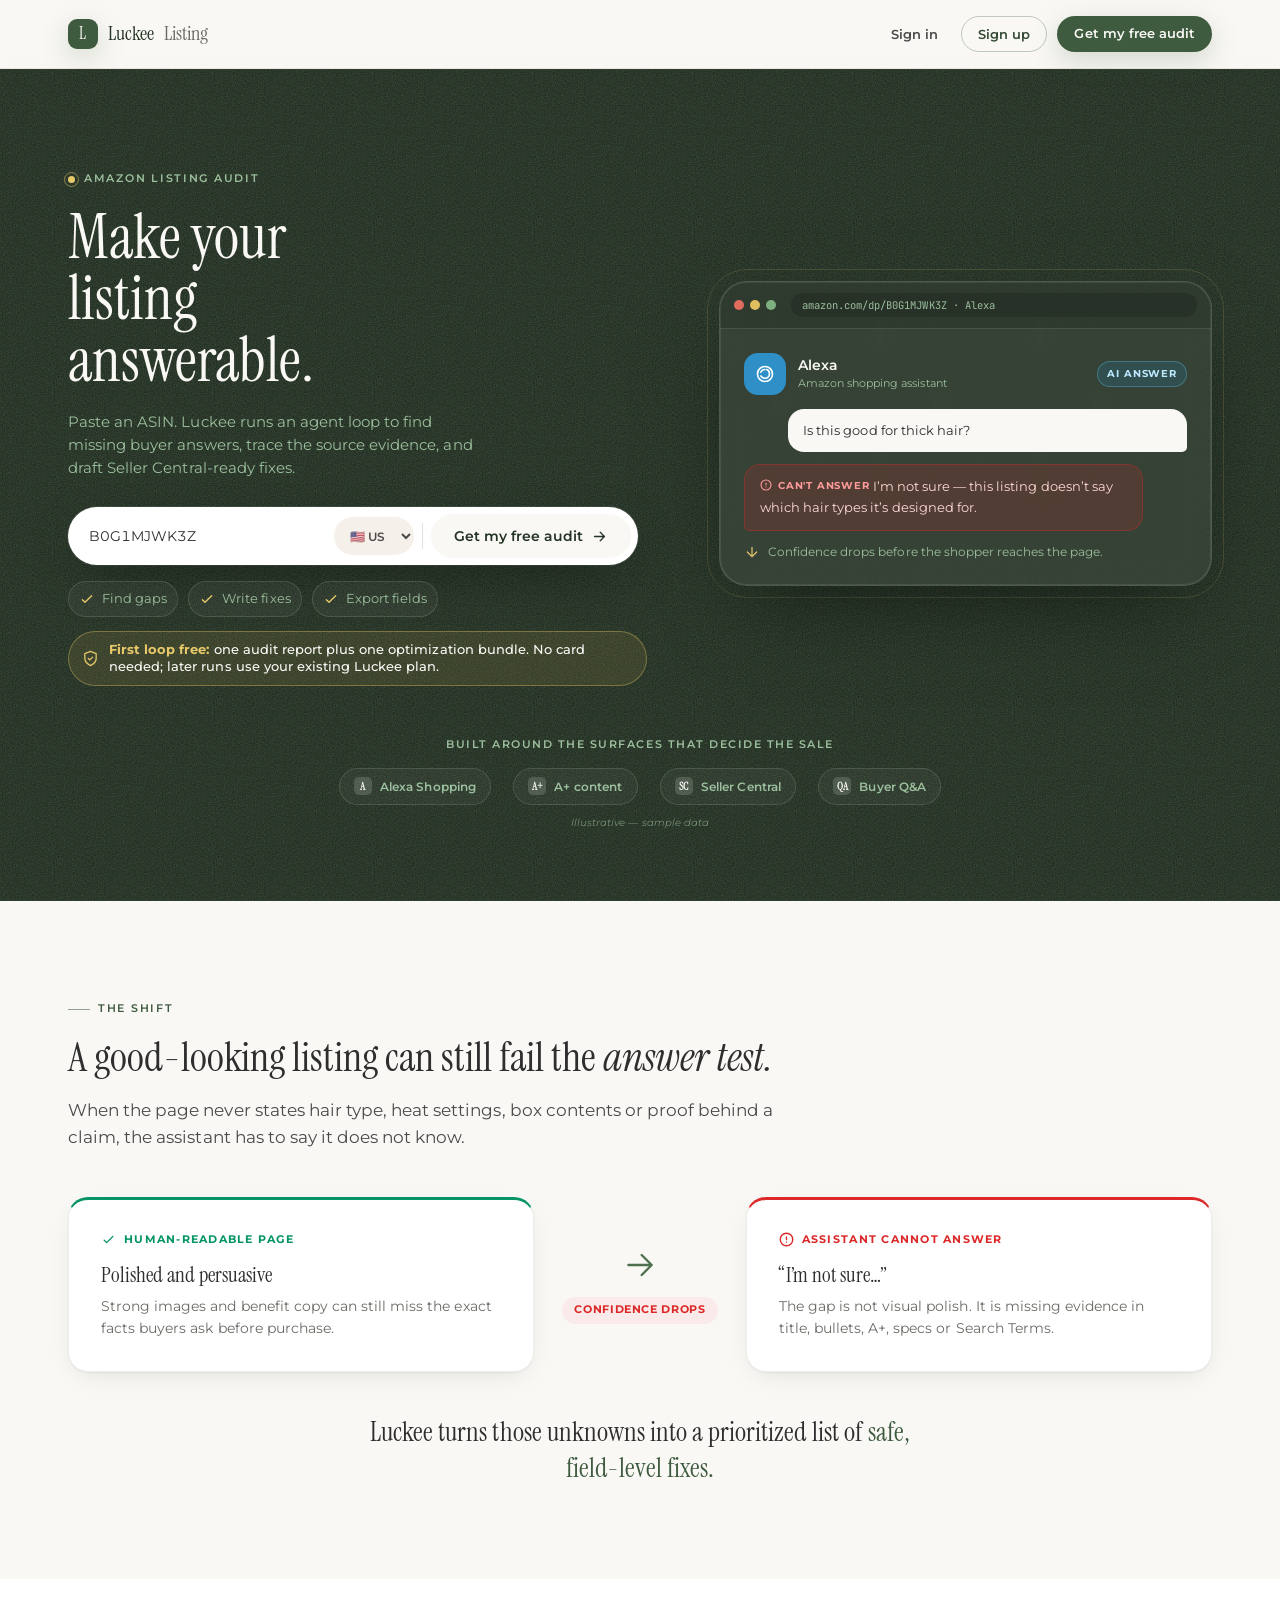
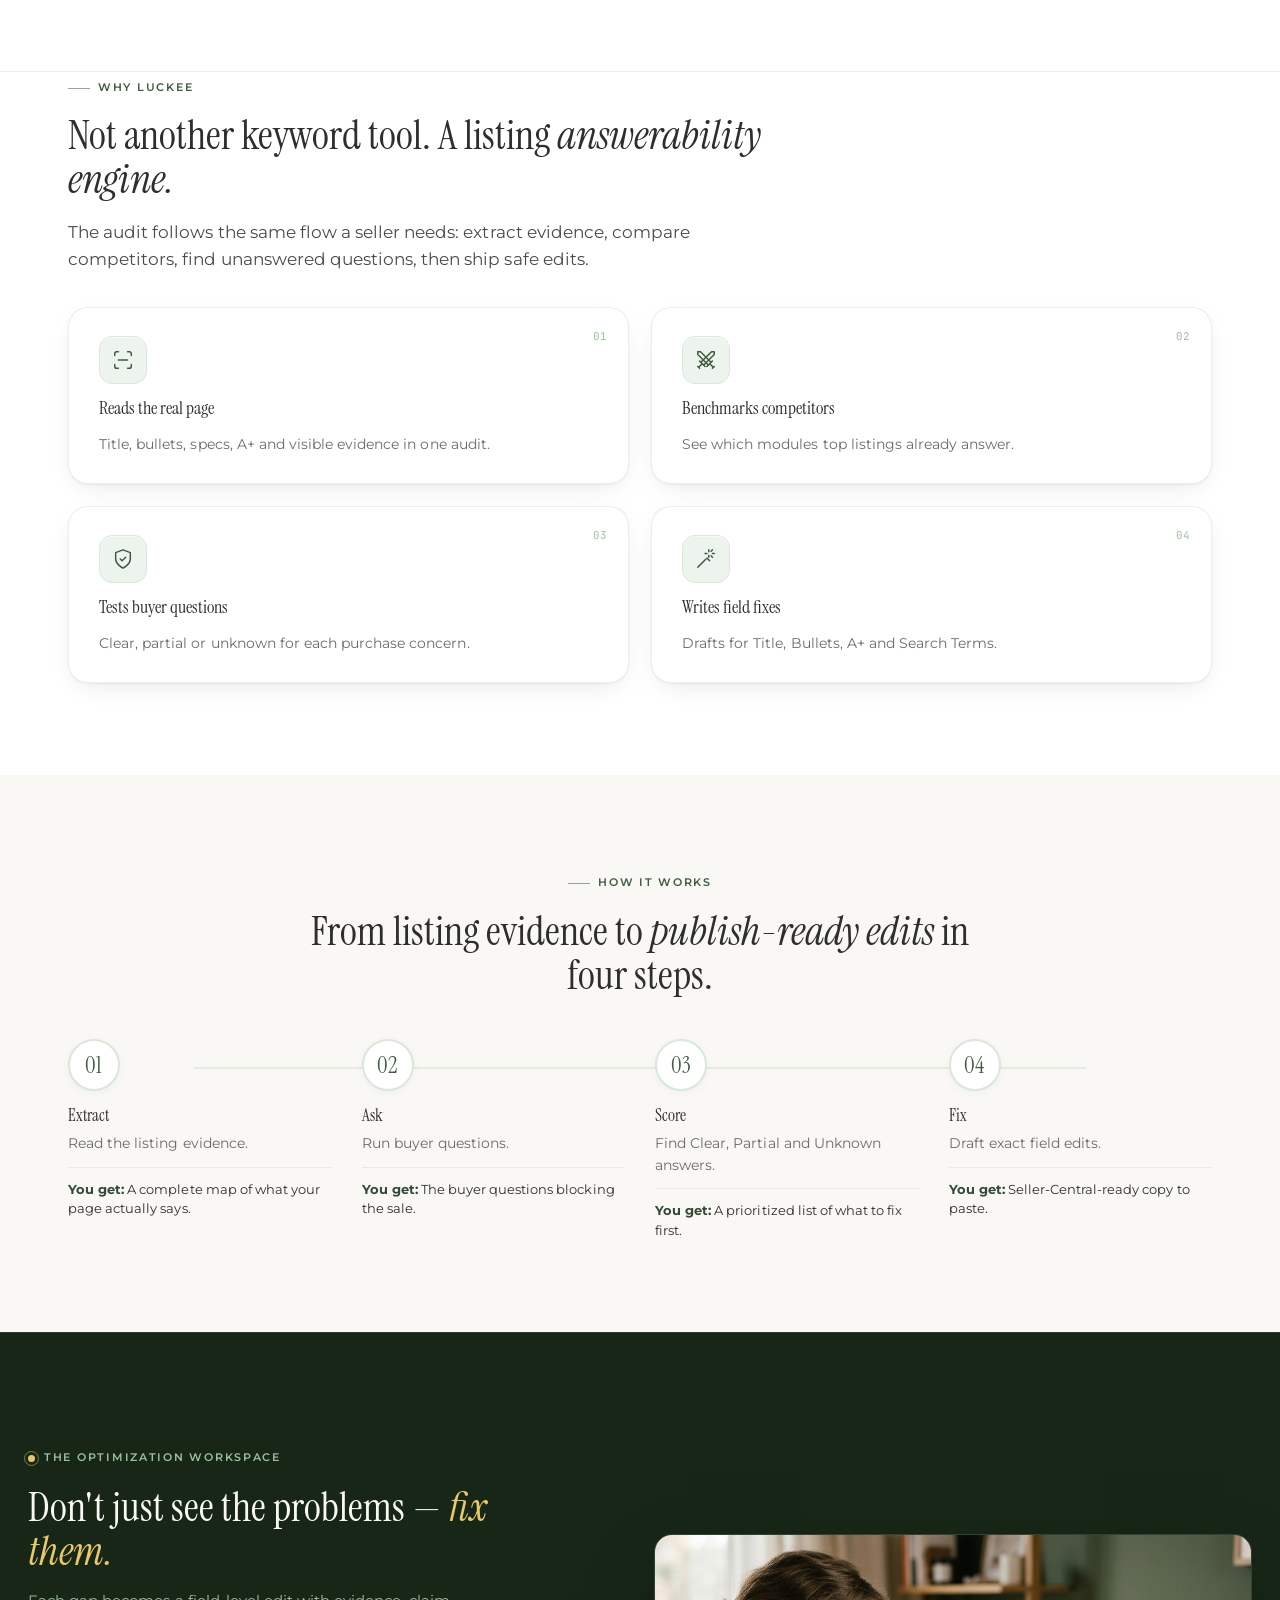
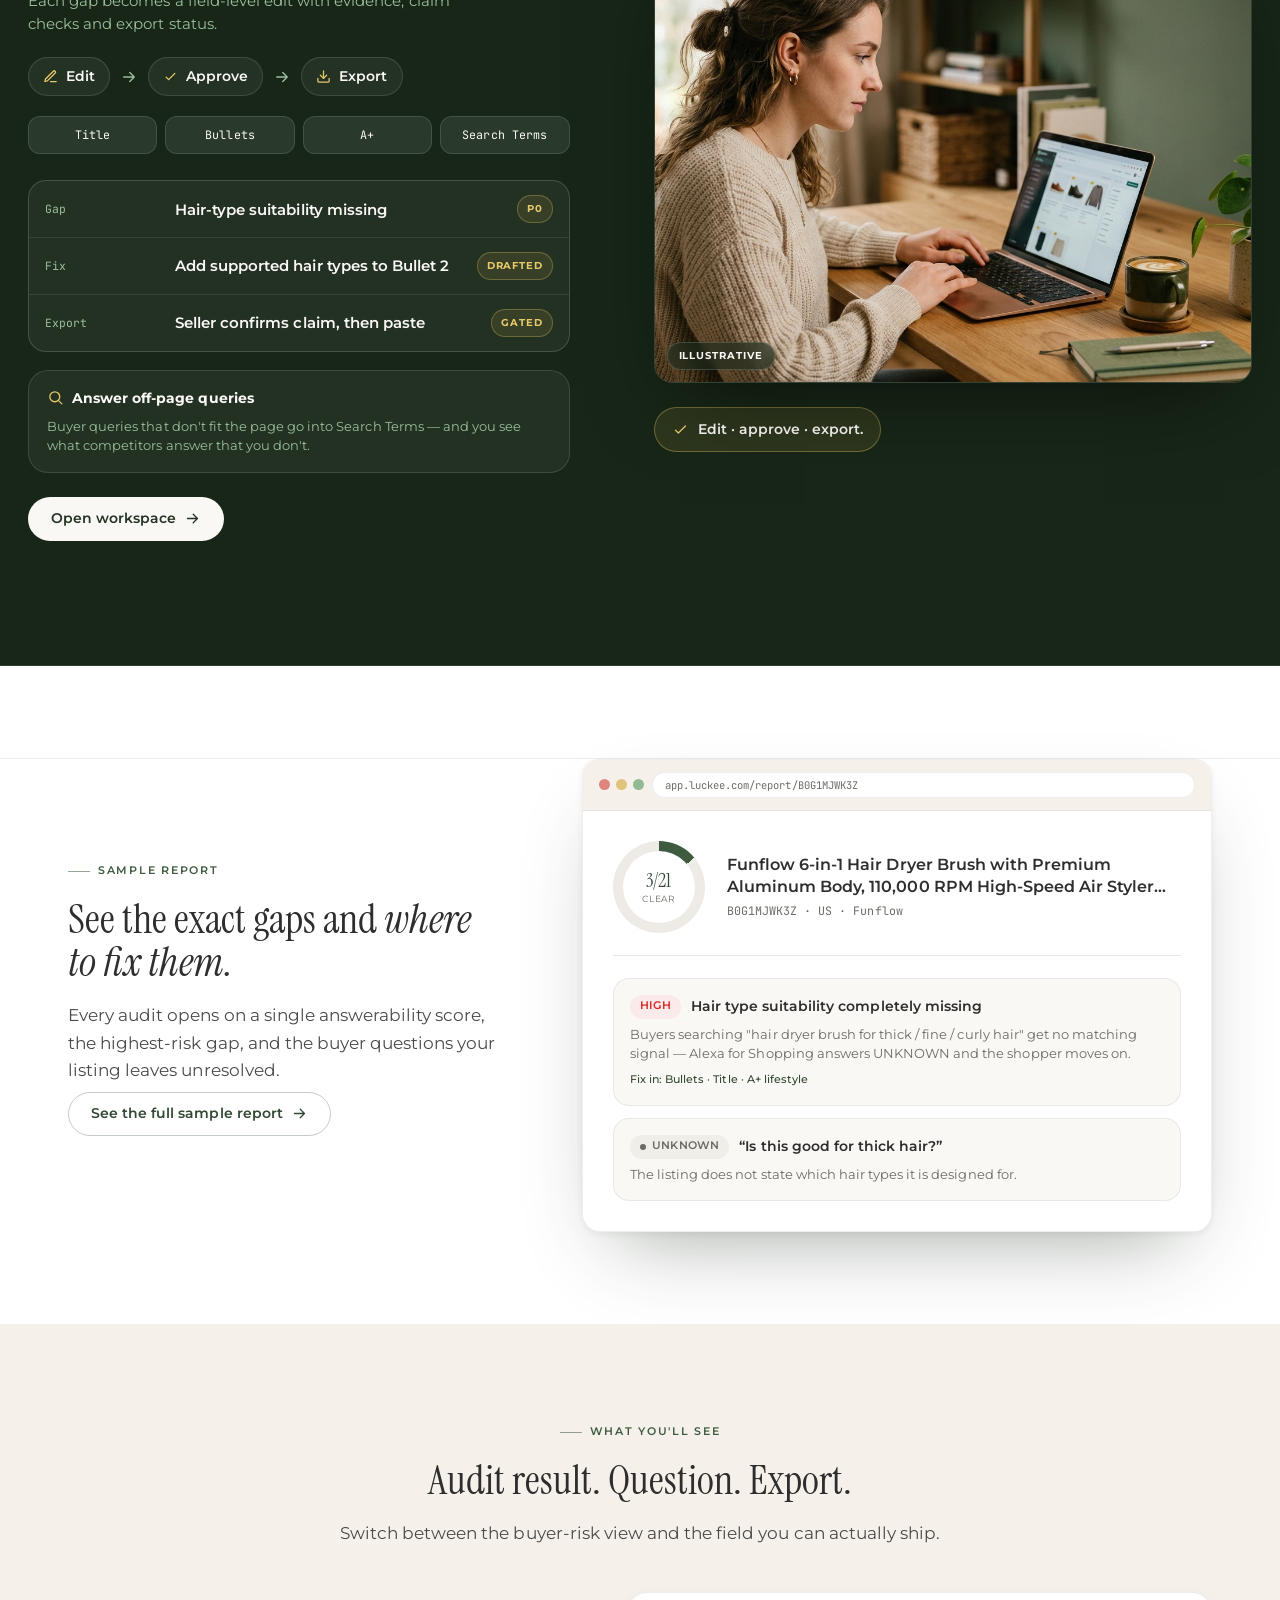
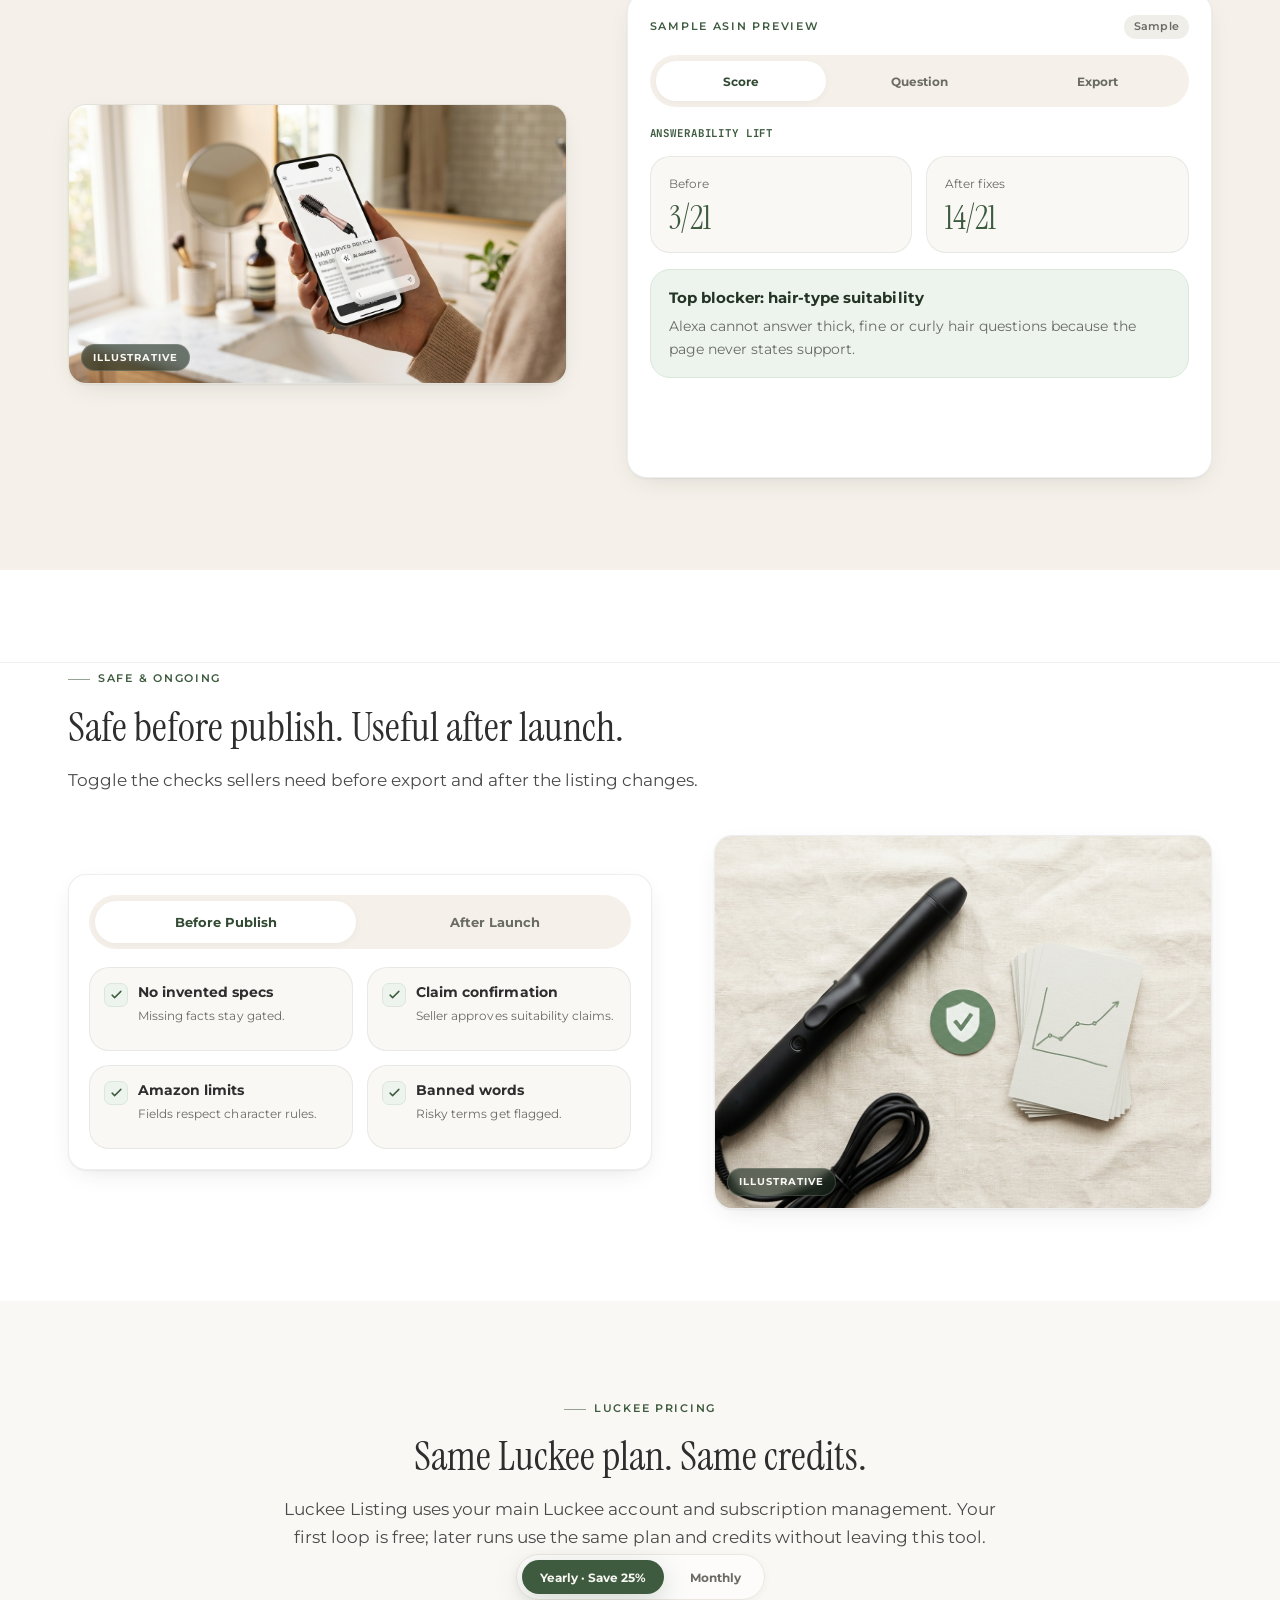
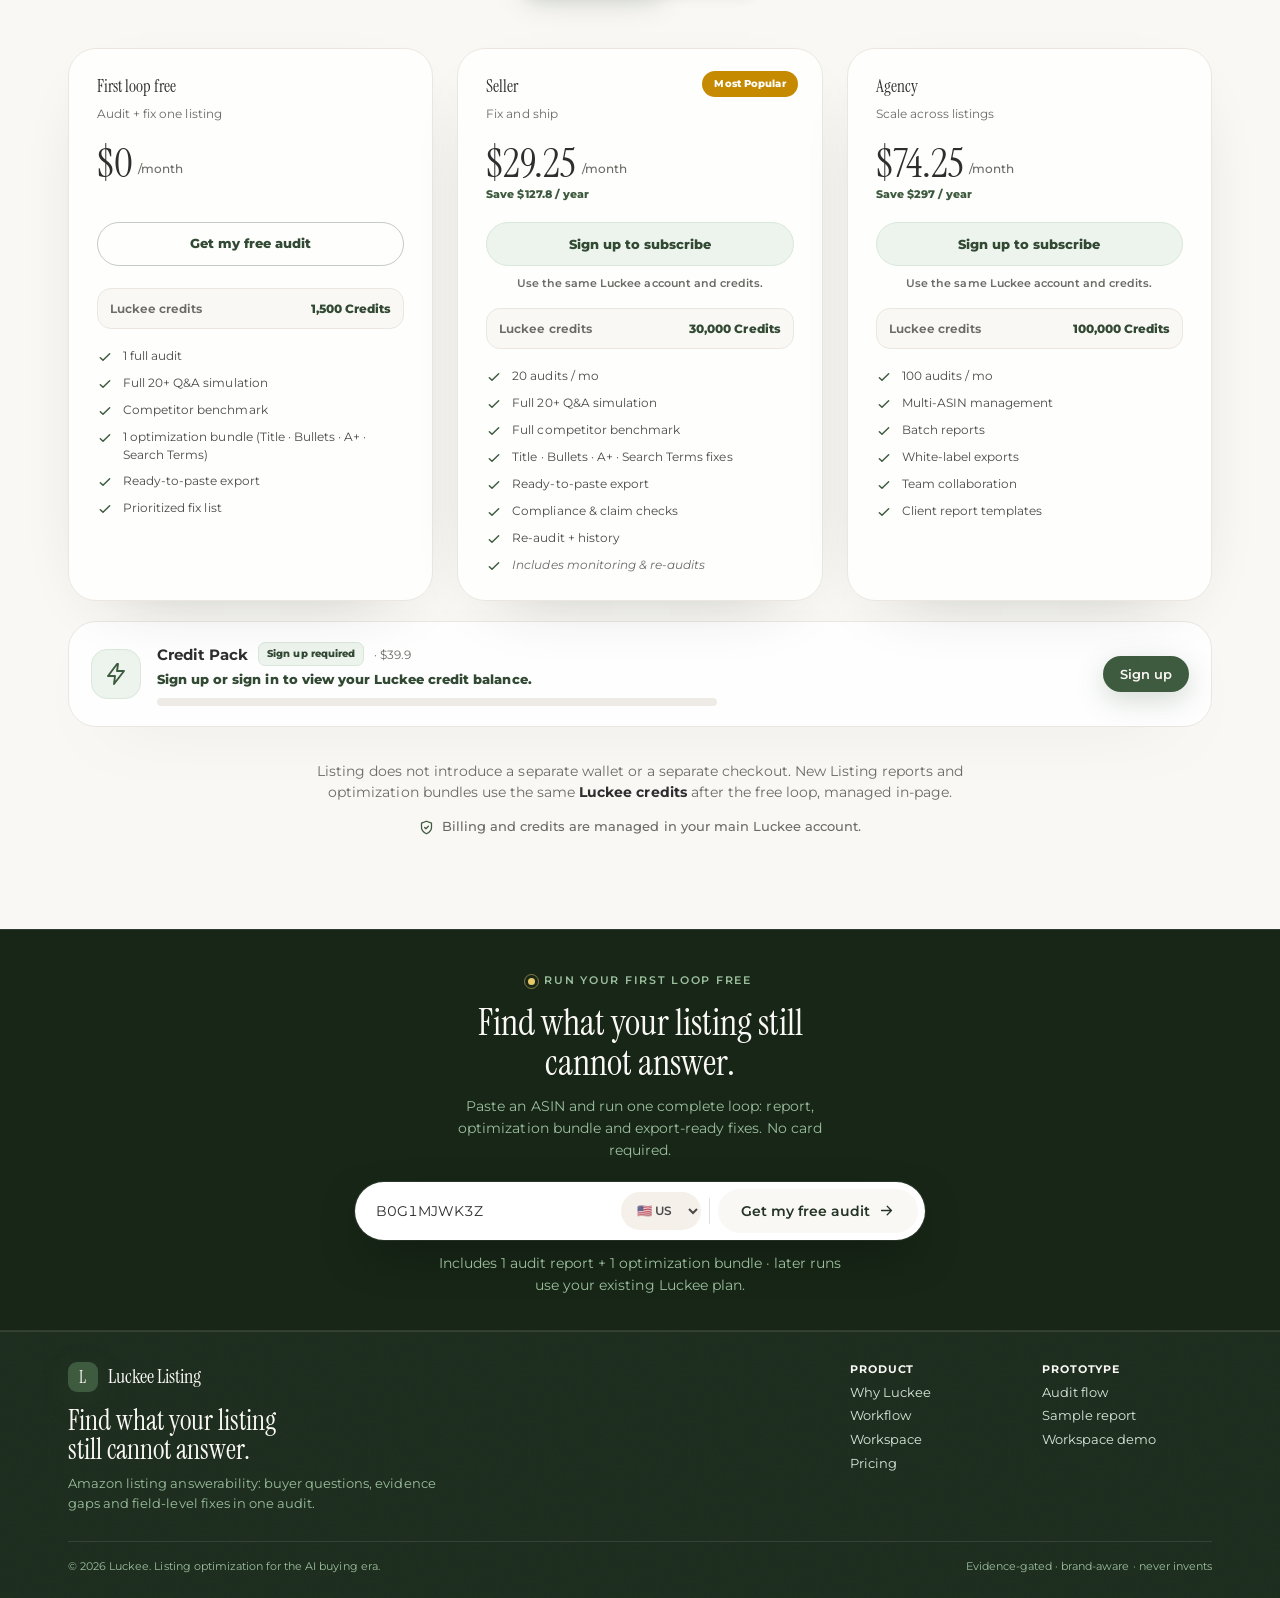
==== commit 00e37af6: "Clarify workspace accept copy flow" ====
--- a/index.html
+++ b/index.html
@@ -909,7 +909,7 @@
               Assistant cannot answer
             </span>
             <h3 class="serif">“I’m not sure…”</h3>
-            <p>The gap is not visual polish. It is missing evidence in title, bullets, A+, specs or backend terms.</p>
+            <p>The gap is not visual polish. It is missing evidence in title, bullets, A+, specs or Search Terms.</p>
           </div>
         </div>
 
@@ -1003,7 +1003,7 @@
                 <svg width="17" height="17" viewBox="0 0 24 24" fill="none" stroke="currentColor" stroke-width="1.8" stroke-linecap="round" stroke-linejoin="round"><circle cx="11" cy="11" r="7"/><path d="m21 21-4.3-4.3"/></svg>
                 Answer off-page queries
               </span>
-              <p>Buyer queries that don't fit the page go into backend Search Terms — and you see what competitors answer that you don't.</p>
+              <p>Buyer queries that don't fit the page go into Search Terms — and you see what competitors answer that you don't.</p>
             </div>
 
             <a class="btn btn-on-dark" href="workspace.html" style="margin-top:24px">
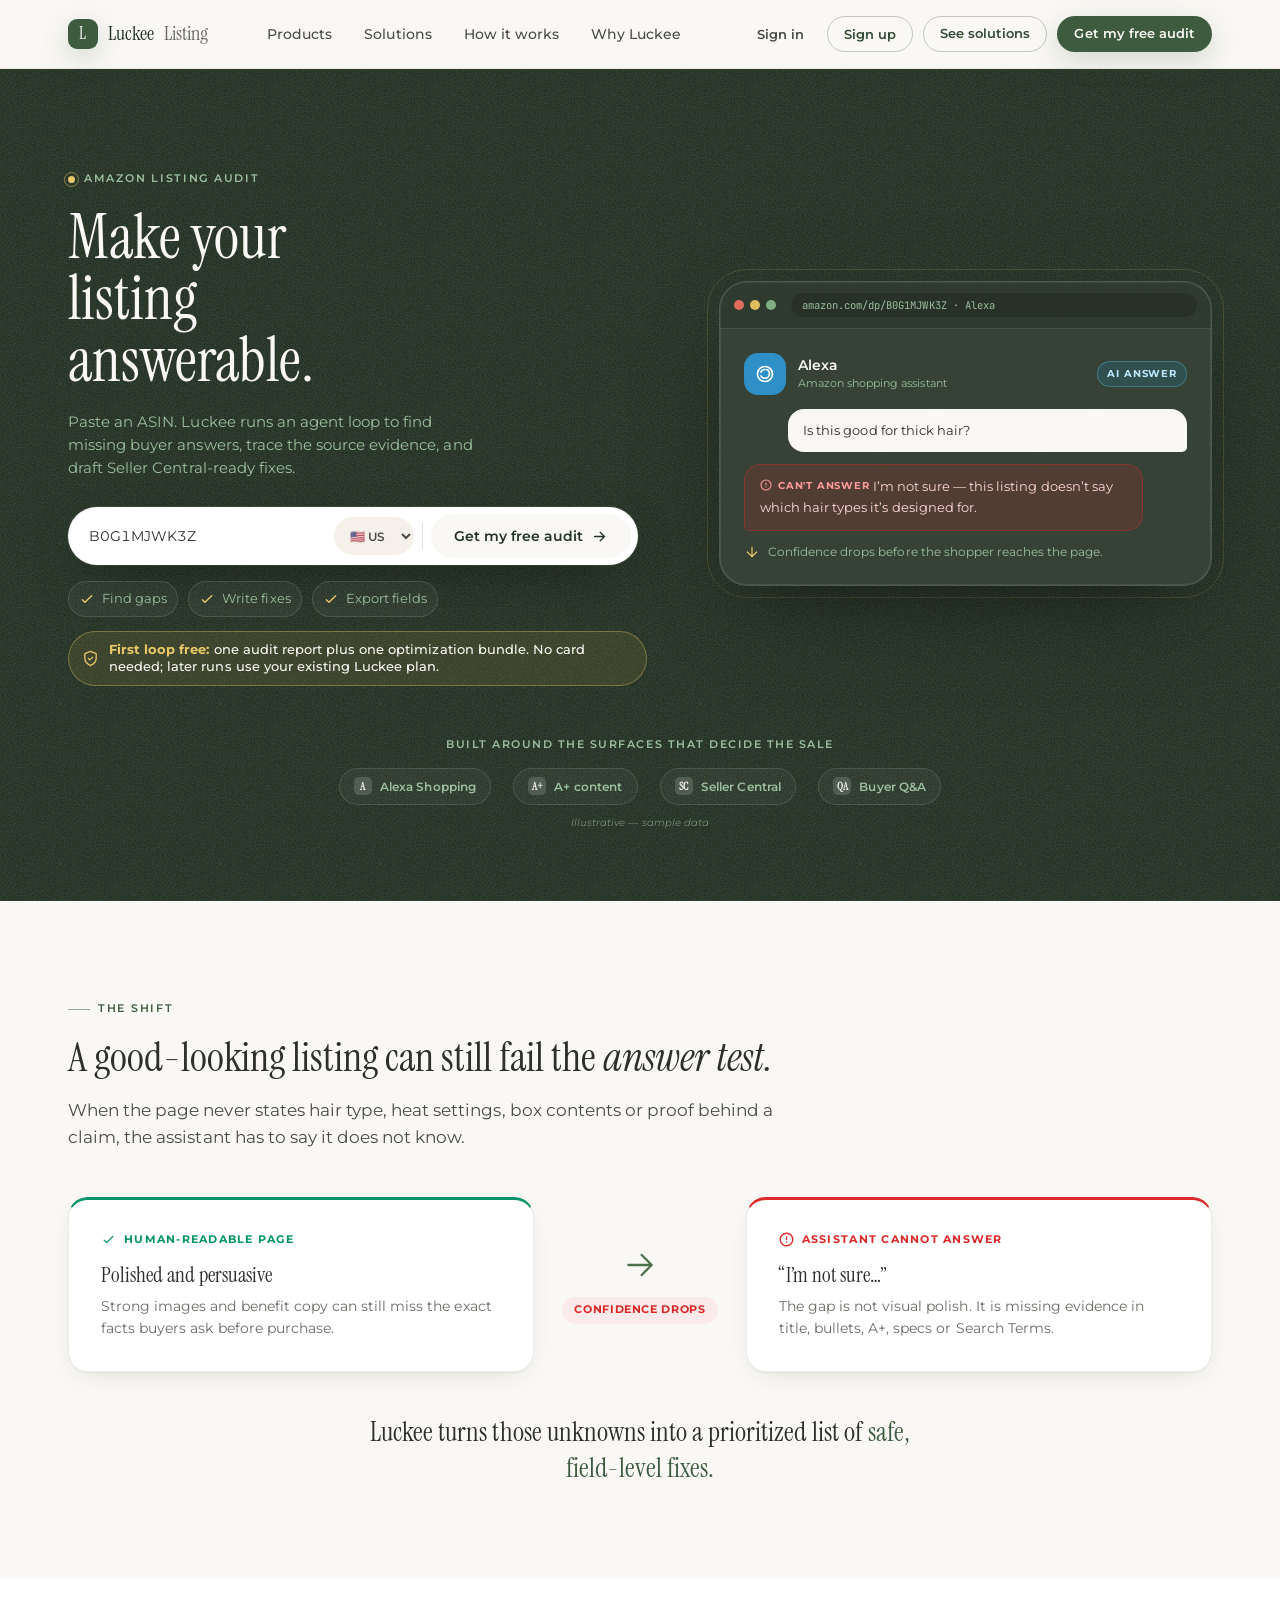
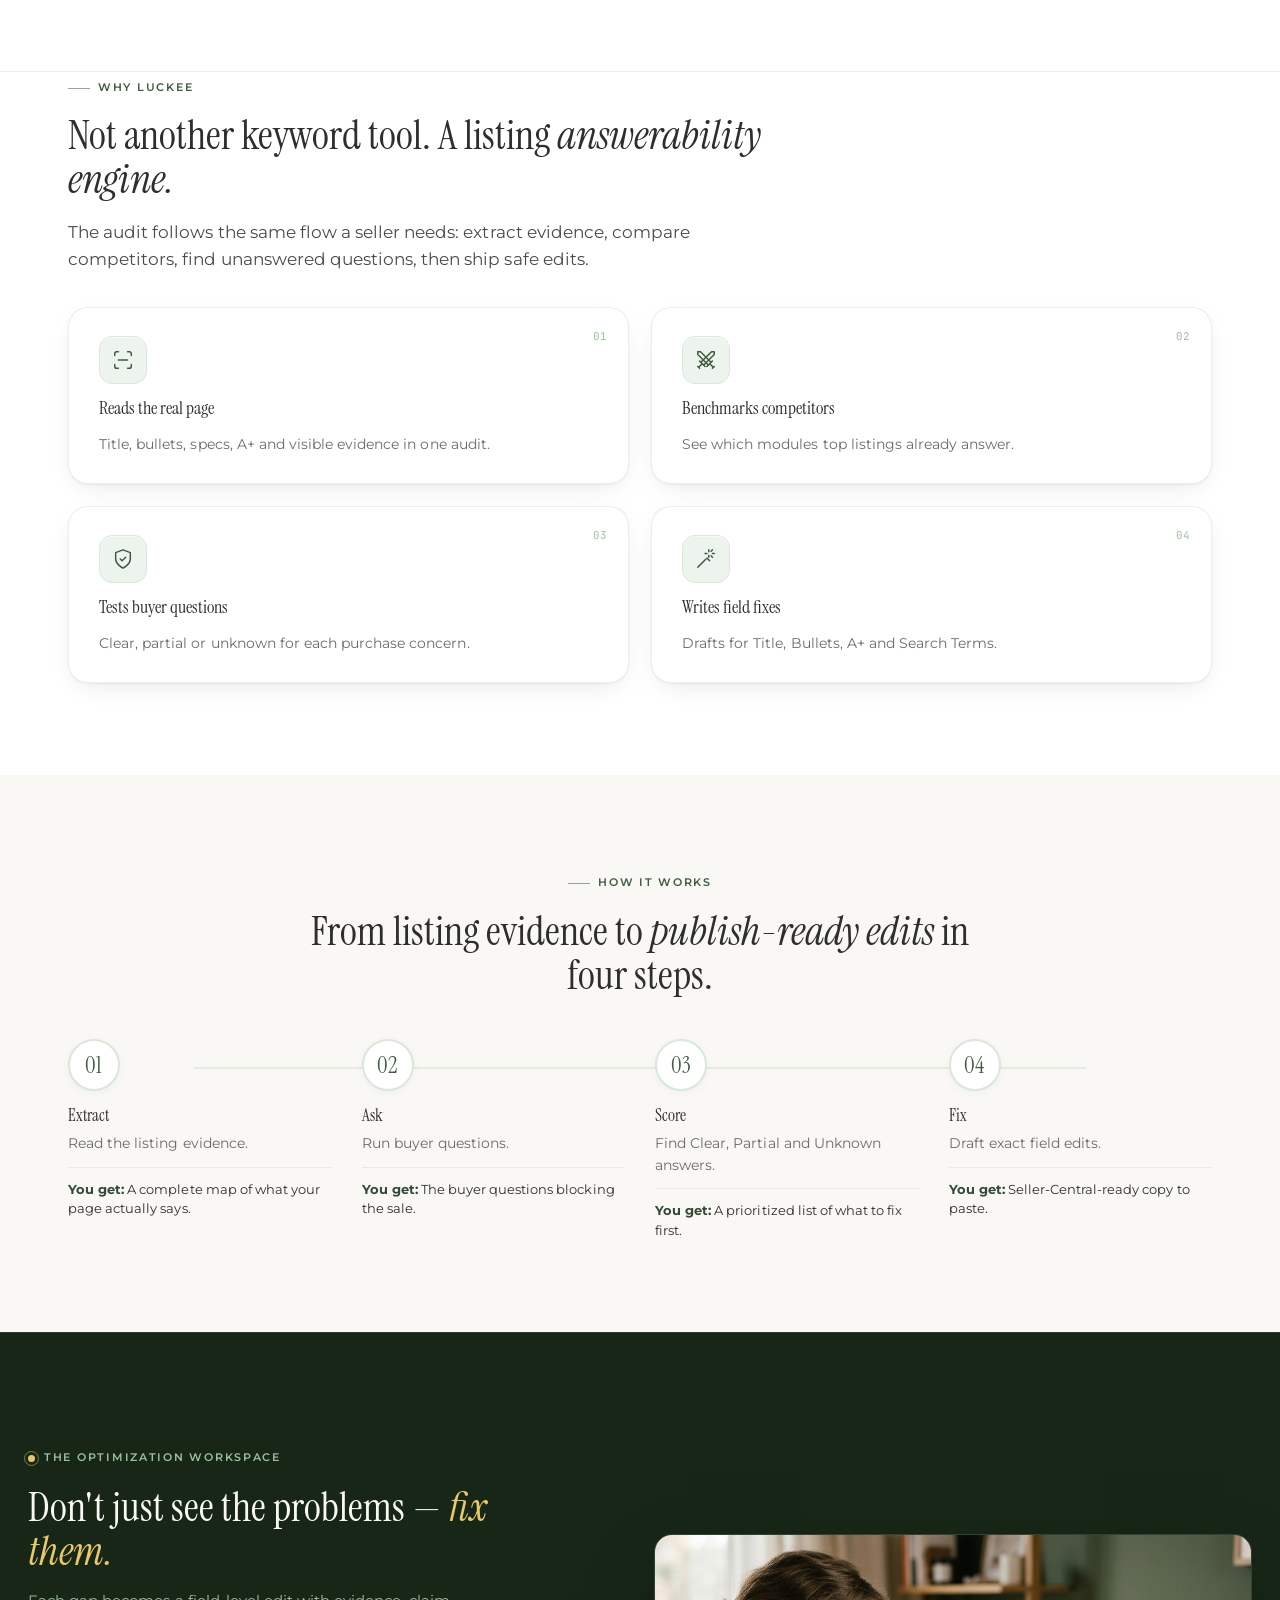
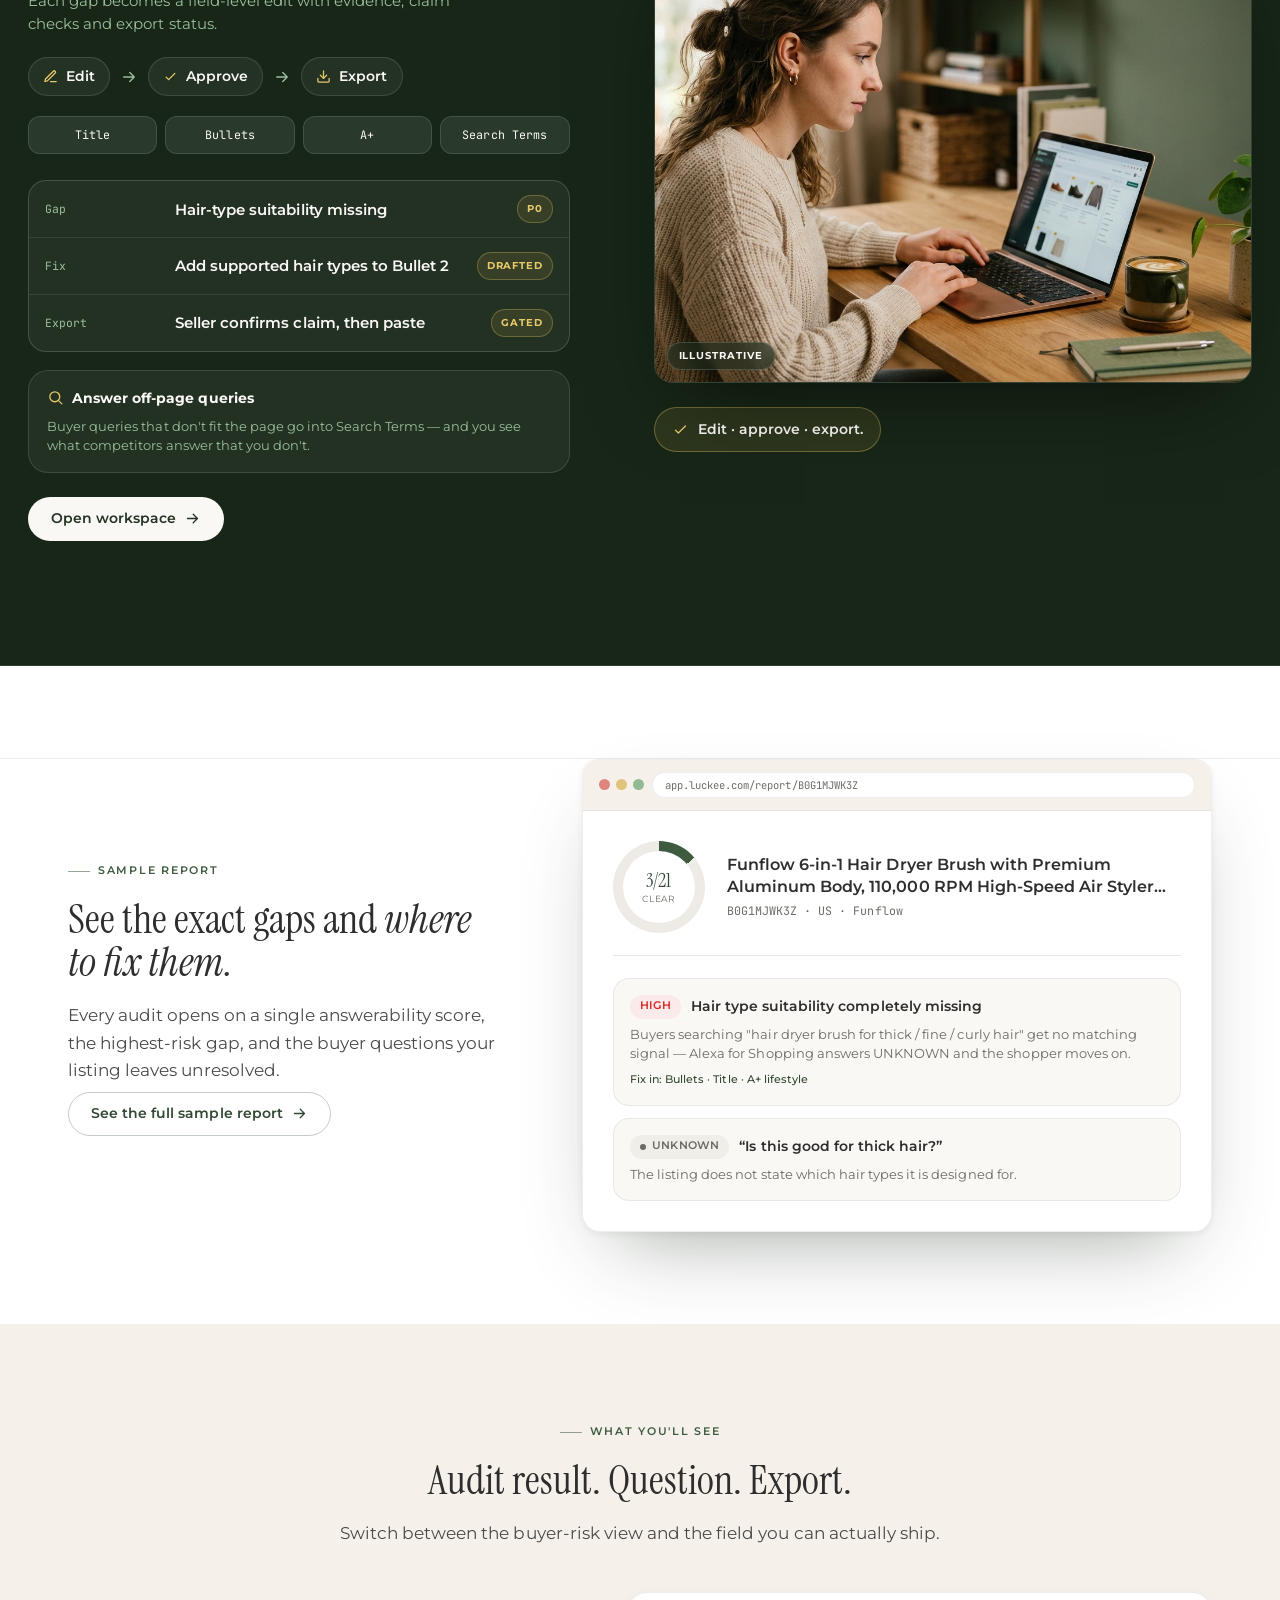
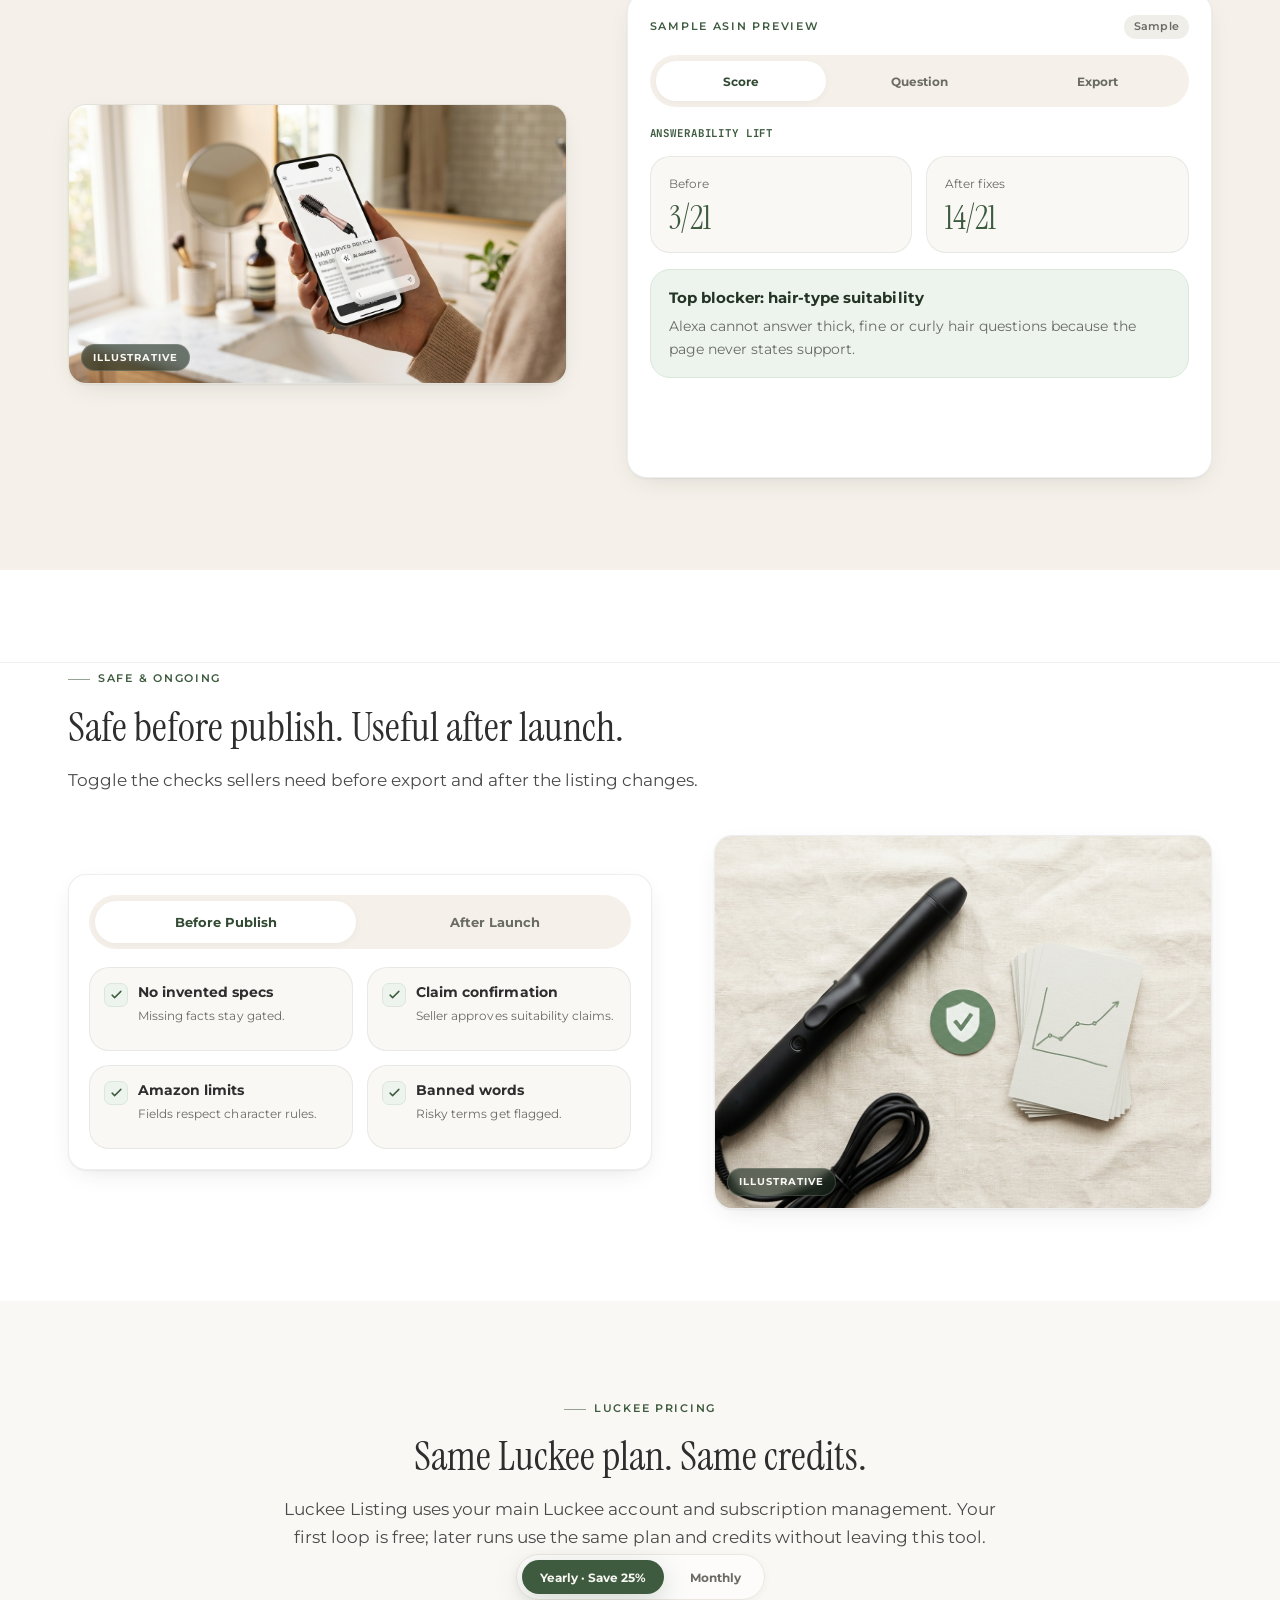
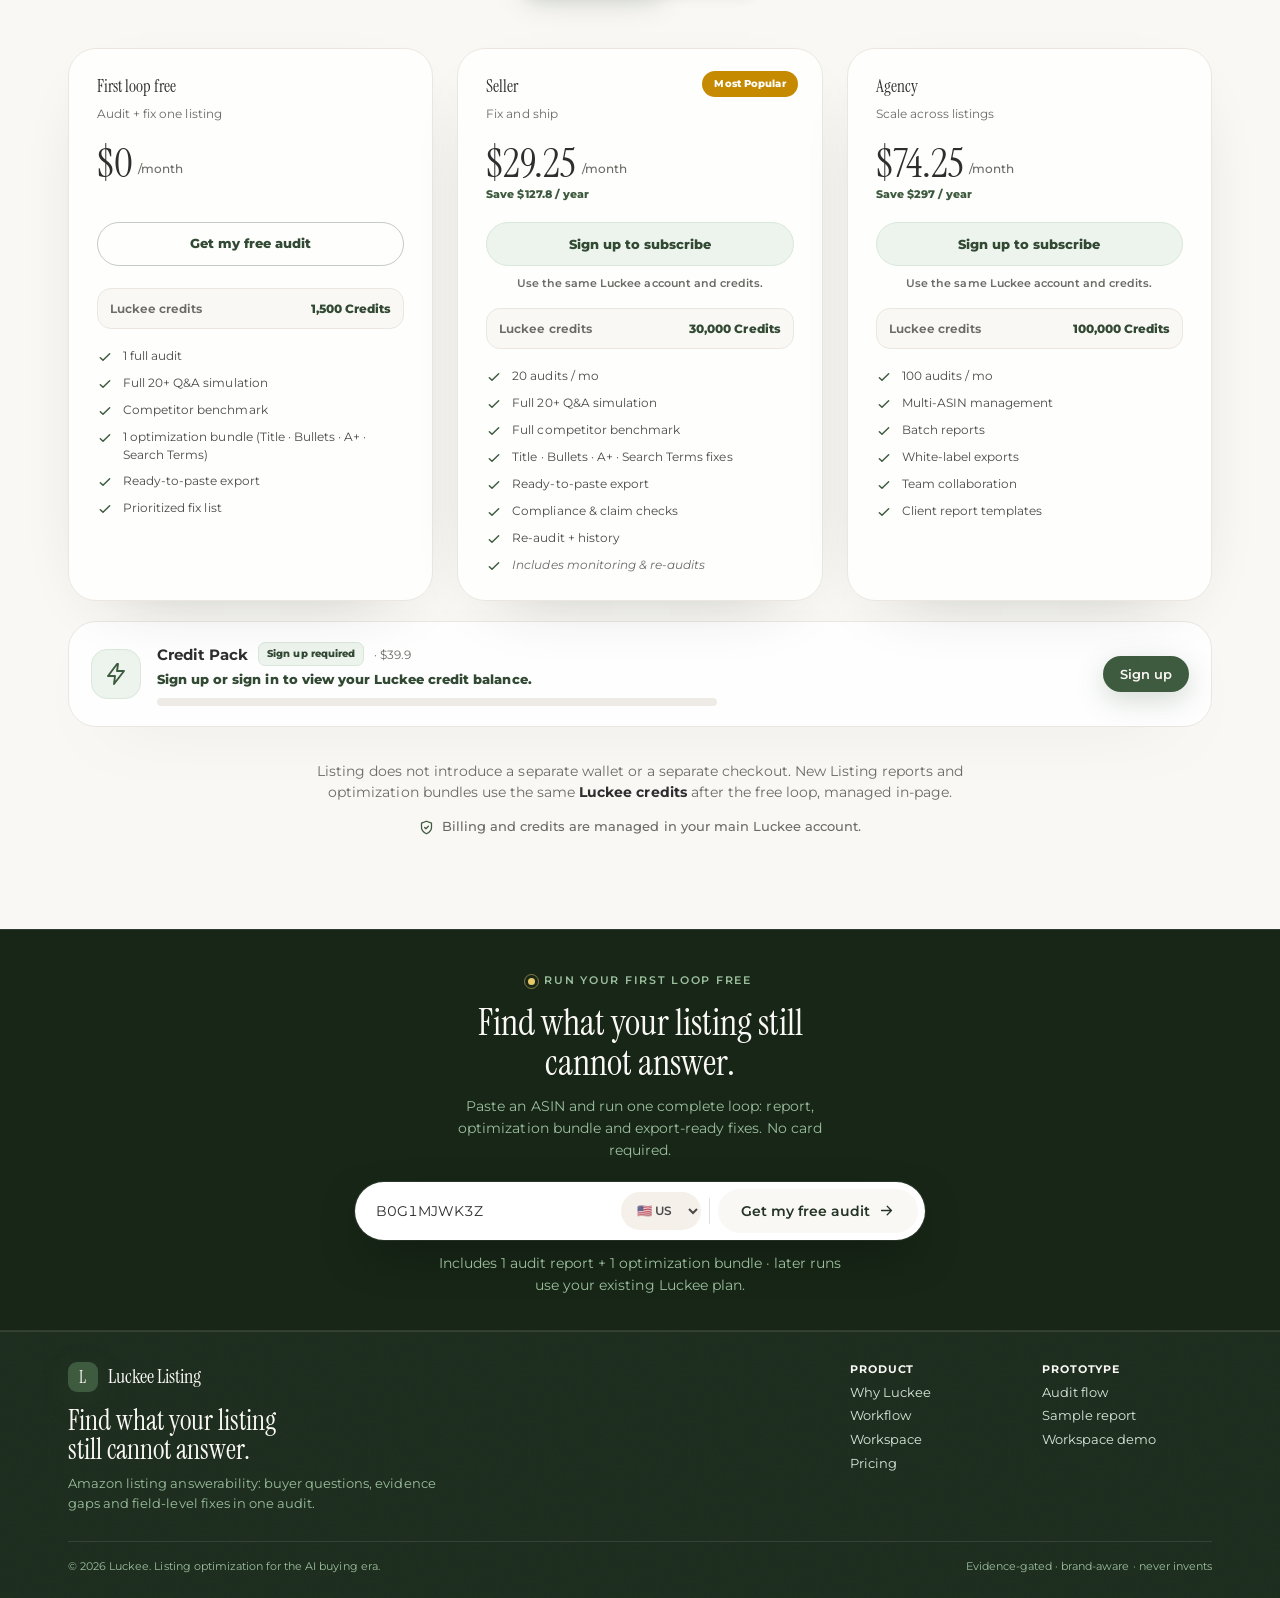
==== commit c0b900d0: "Listing prototype: official-site top nav (Products/Solutions mega, How it works, Why Luckee) Replace" ====
--- a/index.html
+++ b/index.html
@@ -5,7 +5,7 @@
   <meta name="viewport" content="width=device-width, initial-scale=1.0">
   <title>Luckee Listing · Make your Amazon listing answerable</title>
   <link rel="icon" href="data:,">
-  <link rel="stylesheet" href="tokens.css?v=footer-fit-20260610">
+  <link rel="stylesheet" href="tokens.css?v=nav-official-20260617">
   <noscript><style>.b-reveal,.b-stagger>*{opacity:1!important;transform:none!important}</style></noscript>
   <style>
     /* ============================================================
@@ -1280,24 +1280,16 @@
   <div id="footer"></div>
 
   <script src="data.js"></script>
-  <script src="app.js?v=footer-fit-20260610"></script>
+  <script src="app.js?v=nav-official-20260617"></script>
   <script>
     (function () {
       const D = window.LUCKEE_DATA;
       const L = window.Luckee;
 
-      /* ---- chrome ---- */
-      function landingNav() {
-        return `
-          <nav class="nav"><div class="container nav-inner">
-            <a class="brand" href="index.html"><span class="mark">L</span>Luckee <span style="color:var(--muted);font-weight:400">Listing</span></a>
-            <div class="nav-actions">
-              <span data-account-slot></span>
-              <a class="btn btn-primary btn-sm" href="audit.html" aria-label="Get my free audit"><span class="cta-full" aria-hidden="true">Get my free audit</span><span class="cta-short" aria-hidden="true">Free audit</span></a>
-            </div>
-          </div></nav>`;
-      }
+      /* ---- chrome (official-style top nav, shared from app.js) ---- */
+      function landingNav() { return L.topNav('listing'); }
       document.getElementById('nav').innerHTML = landingNav();
+      L.wireMarketingNav();
       document.getElementById('footer').innerHTML = L.footer();
       L.bootstrapFunnelPage();
       document.querySelectorAll('#nav a[href^="#"]').forEach(anchor => {
--- a/tokens.css
+++ b/tokens.css
@@ -513,3 +513,77 @@
 @media (max-width: 460px) {
   .footer-grid { grid-template-columns: 1fr; }
 }
+
+/* ---- Official-style center nav (mega menus + mobile drawer) ---- */
+.nav-inner { gap: 18px; }
+.nav-list { display: flex; align-items: center; justify-content: center; gap: 4px; margin: 0; padding: 0; list-style: none; }
+.nav-item { position: relative; }
+.nav-link {
+  display: inline-flex; align-items: center; gap: 6px; height: 40px; padding: 0 14px;
+  border-radius: var(--r-pill); font-size: .9rem; font-weight: 500; color: var(--neutral-700);
+  transition: color .15s var(--ease), background .15s var(--ease), box-shadow .15s var(--ease);
+}
+.nav-item:hover > .nav-link,
+.nav-item:focus-within > .nav-link,
+.nav-item.mega-open > .nav-link,
+.nav-link:hover {
+  color: var(--oat-100); background: var(--forest-600);
+  box-shadow: 0 12px 28px -14px rgba(61,90,62,.55);
+}
+.nav-item::after {
+  content: ""; position: absolute; top: 100%; left: 50%; transform: translateX(-50%);
+  width: min(620px, calc(100vw - 48px)); height: 18px;
+}
+.mega {
+  position: absolute; top: calc(100% + 14px); left: 50%;
+  transform: translateX(-50%) translateY(8px);
+  width: min(640px, calc(100vw - 48px));
+  display: grid; grid-template-columns: 1fr 1fr; gap: 6px;
+  background: var(--card); border: 1px solid var(--border-soft); border-radius: var(--r-card);
+  box-shadow: var(--sh-lg); padding: 14px; z-index: 45;
+  opacity: 0; visibility: hidden; pointer-events: none;
+  transition: opacity .2s var(--ease), transform .2s var(--ease), visibility .2s;
+}
+.nav-item:hover .mega, .nav-item:focus-within .mega, .nav-item.mega-open .mega {
+  opacity: 1; visibility: visible; pointer-events: auto;
+  transform: translateX(-50%) translateY(0);
+}
+.mega a {
+  display: flex; flex-direction: column; gap: 4px; padding: 14px 16px; border-radius: 14px;
+  border: 1px solid transparent; transition: background .15s var(--ease), border-color .15s var(--ease);
+}
+.mega a:hover { background: var(--forest-050); border-color: var(--forest-100); }
+.mega a strong { font-size: .92rem; font-weight: 600; color: var(--forest-800); }
+.mega a span { font-size: .8rem; color: var(--muted); line-height: 1.5; }
+
+.nav-toggle {
+  display: none; width: 42px; height: 42px; border-radius: 12px;
+  border: 1px solid var(--border-soft); background: var(--card); color: var(--forest-700);
+  cursor: pointer; align-items: center; justify-content: center; padding: 0;
+}
+.nav-toggle svg { pointer-events: none; }
+
+.mobile-menu {
+  position: fixed; inset: 0; z-index: 55; background: rgba(28,43,29,.5); backdrop-filter: blur(4px);
+  opacity: 0; visibility: hidden; transition: opacity .25s var(--ease), visibility .25s;
+}
+.mobile-menu.open { opacity: 1; visibility: visible; }
+.mobile-menu-panel {
+  position: absolute; top: 0; right: 0; height: 100%; width: min(360px, 86vw);
+  background: var(--oat-100); box-shadow: var(--sh-lg); padding: 22px;
+  display: flex; flex-direction: column; gap: 8px;
+  transform: translateX(100%); transition: transform .3s var(--ease);
+  overflow-y: auto;
+}
+.mobile-menu.open .mobile-menu-panel { transform: none; }
+.mobile-menu-panel .mm-head { display: flex; align-items: center; justify-content: space-between; margin-bottom: 12px; }
+.mobile-menu-panel a { padding: 13px 14px; border-radius: 12px; font-weight: 500; color: var(--neutral-700); }
+.mobile-menu-panel a:hover { background: var(--forest-050); color: var(--forest-700); }
+.mobile-menu-panel .mm-group-label { font-size: .68rem; font-weight: 700; letter-spacing: .12em; text-transform: uppercase; color: var(--muted); padding: 14px 14px 4px; }
+.mobile-menu-panel .mm-actions { margin-top: 16px; display: flex; flex-direction: column; gap: 10px; }
+.mm-close { width: 42px; height: 42px; border-radius: 12px; border: 1px solid var(--border-soft); background: var(--card); color: var(--forest-700); cursor: pointer; display: grid; place-items: center; padding: 0; }
+
+@media (max-width: 880px) {
+  .nav-list, .nav-see-solutions { display: none; }
+  .nav-toggle { display: inline-flex; }
+}
